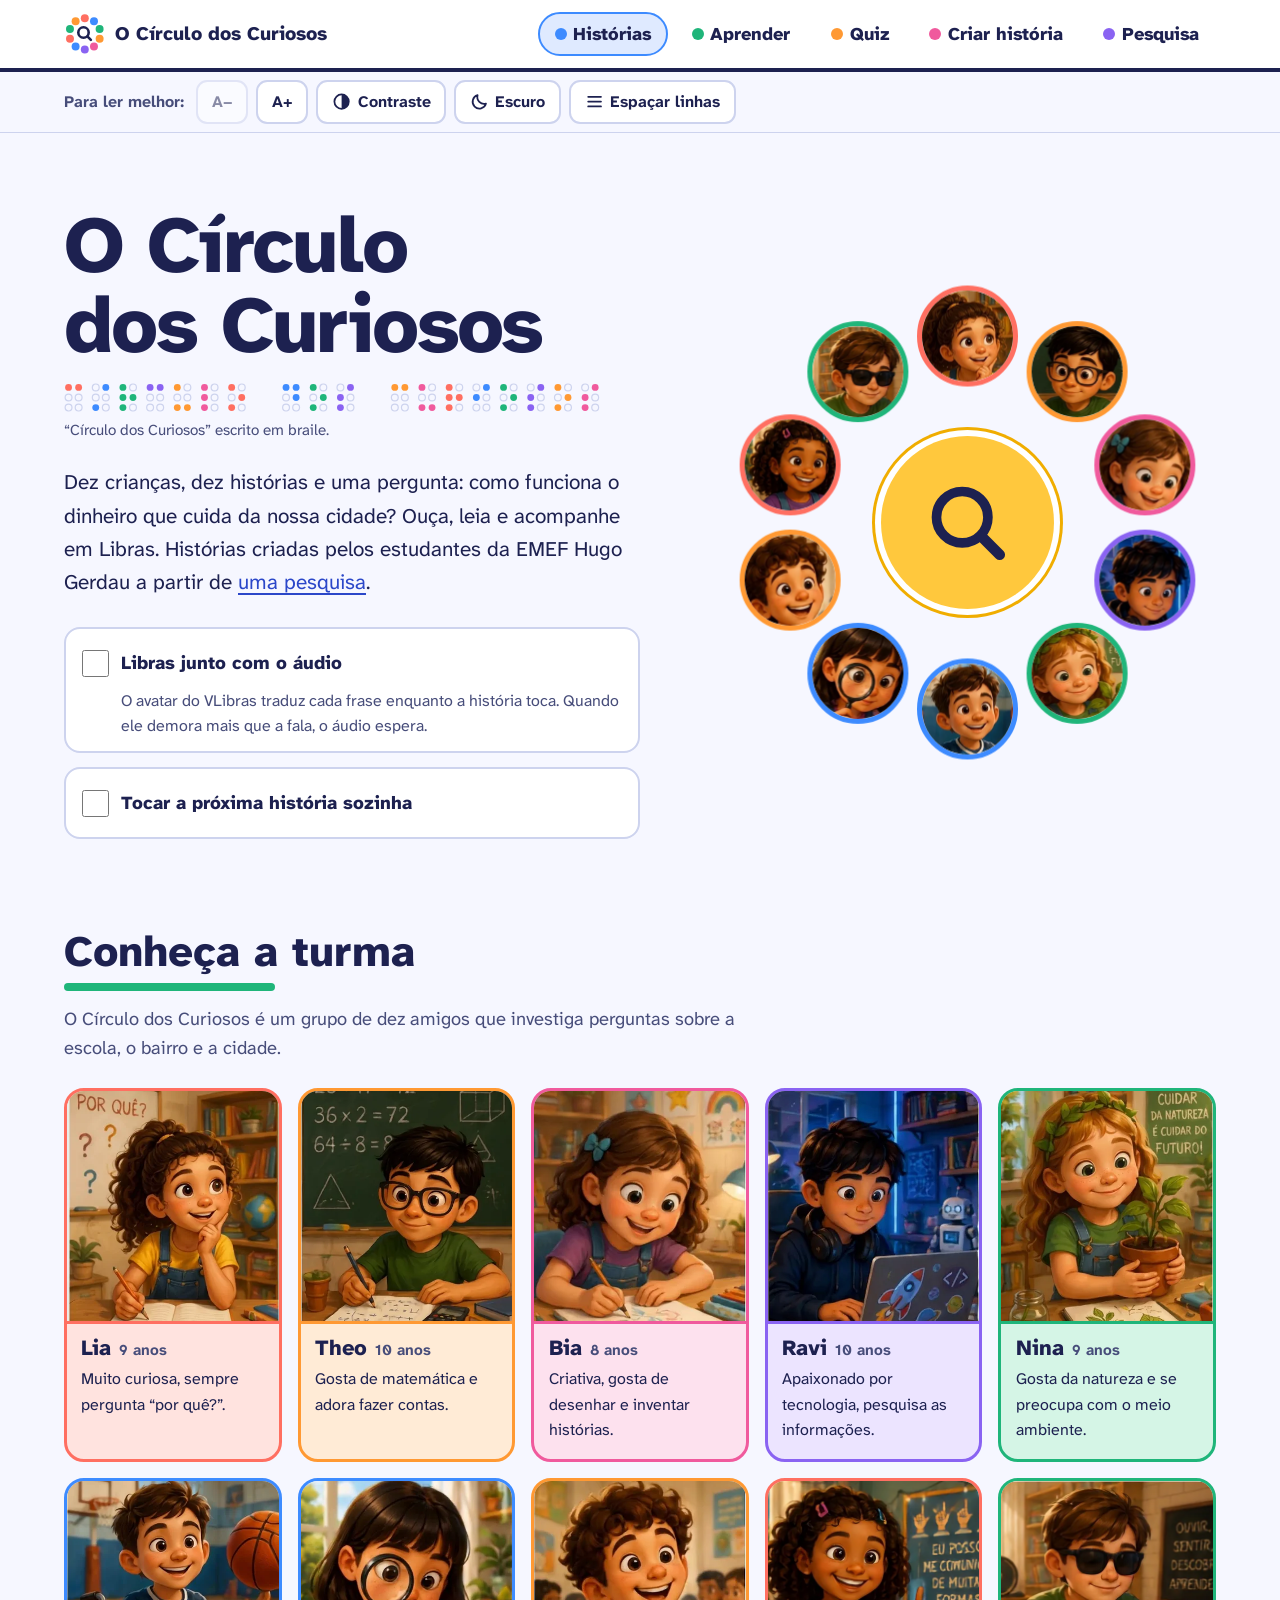
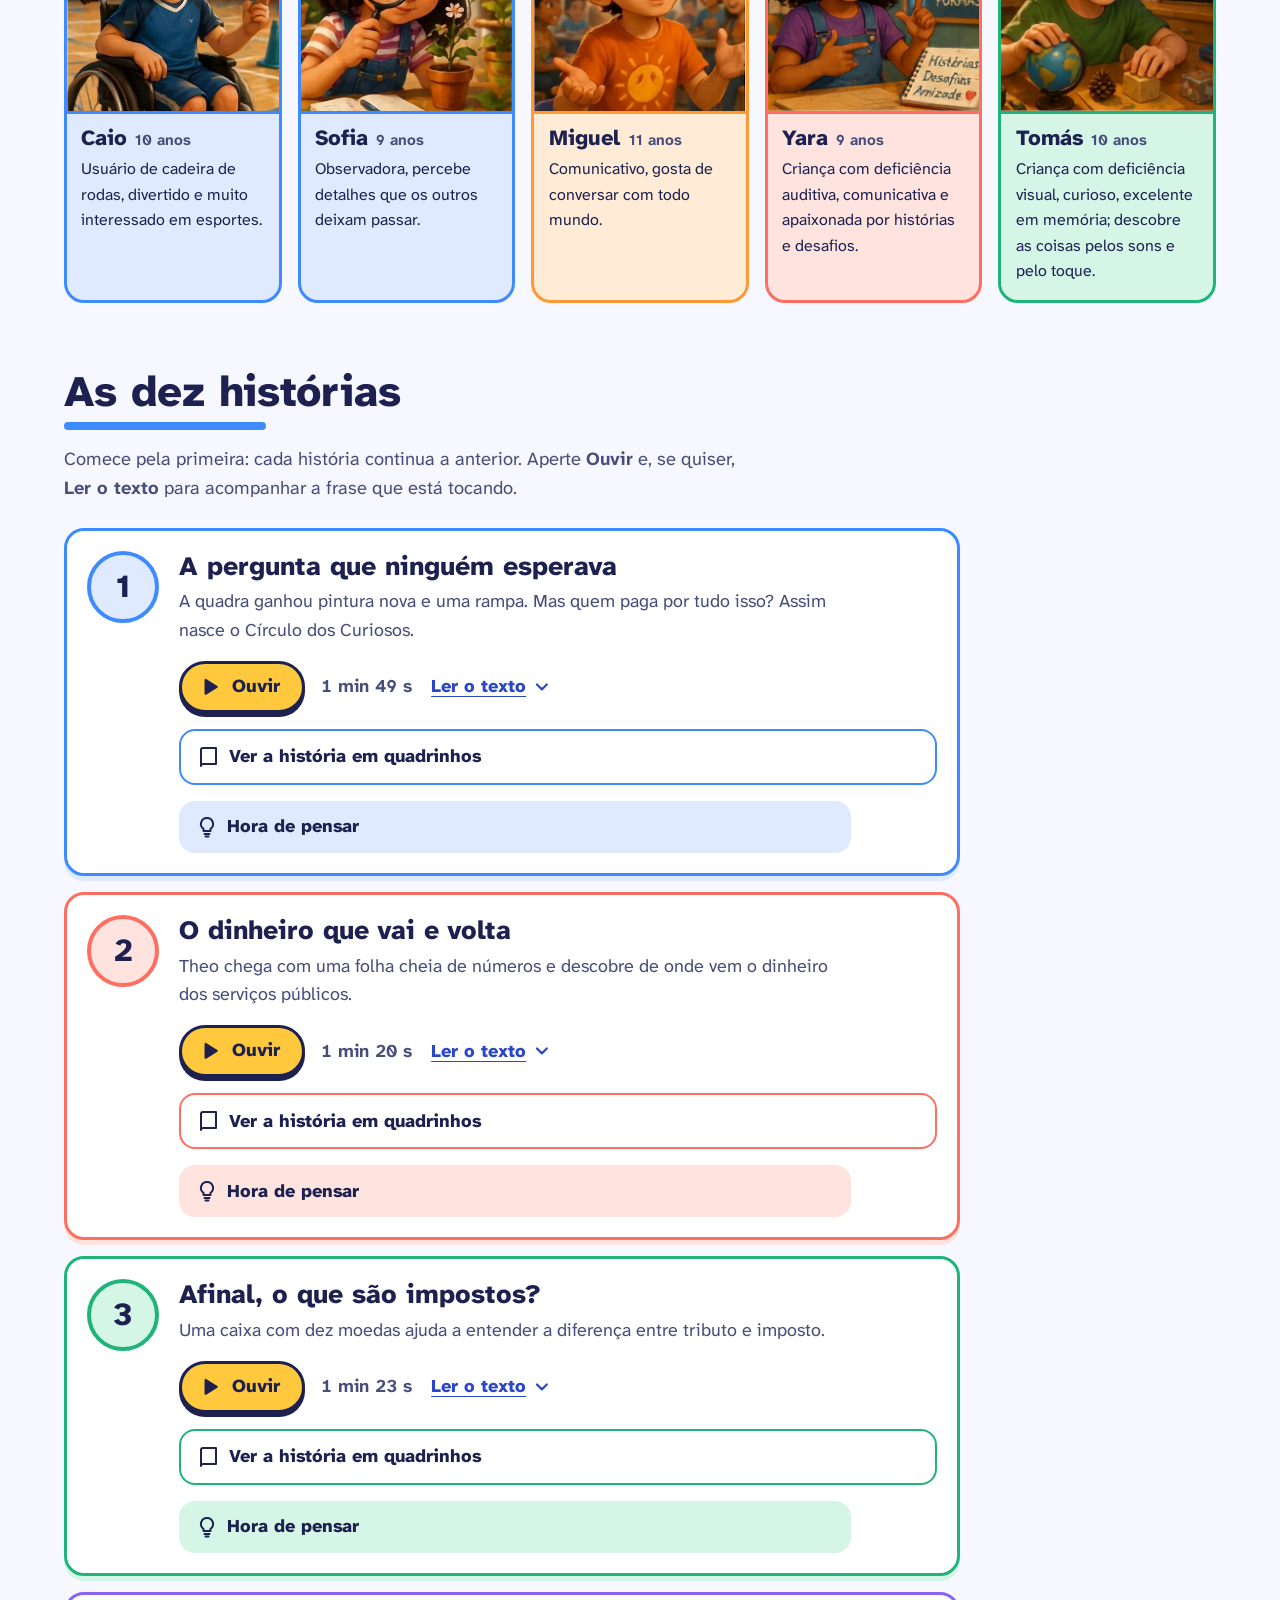
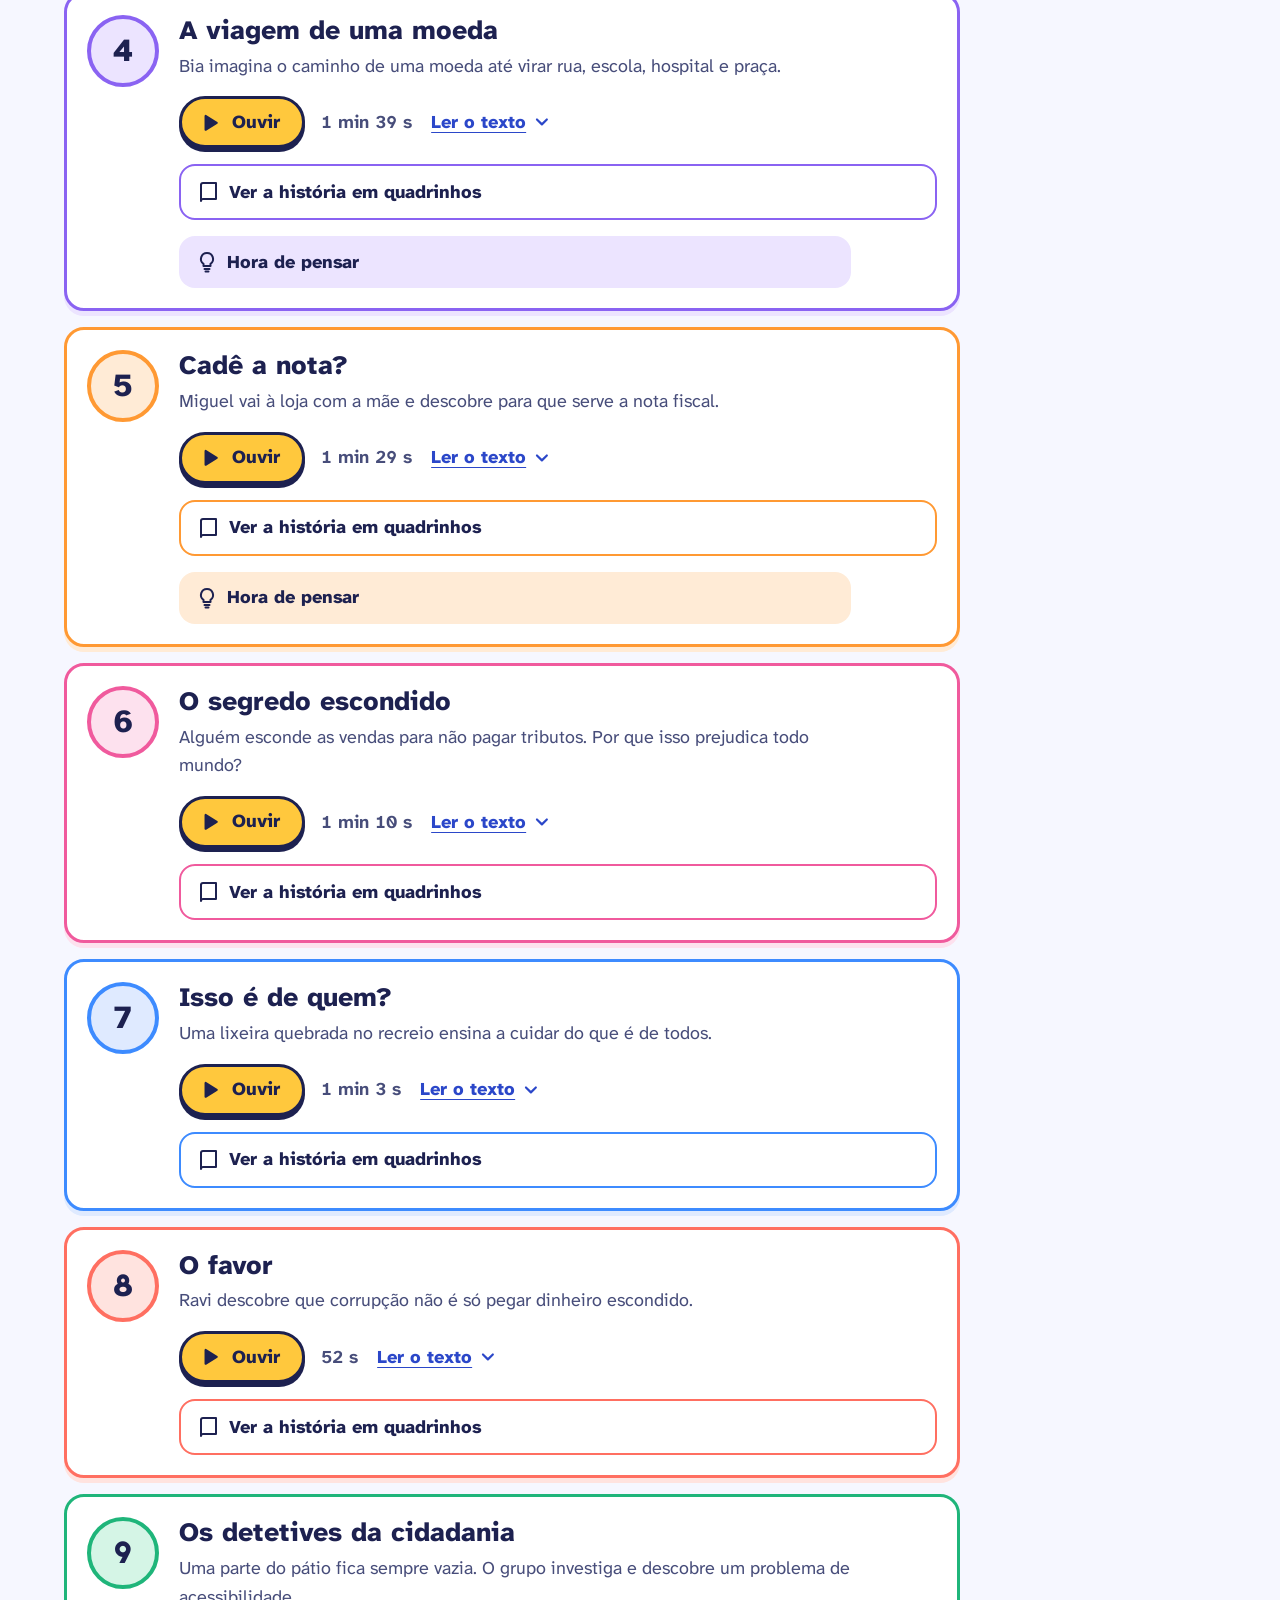
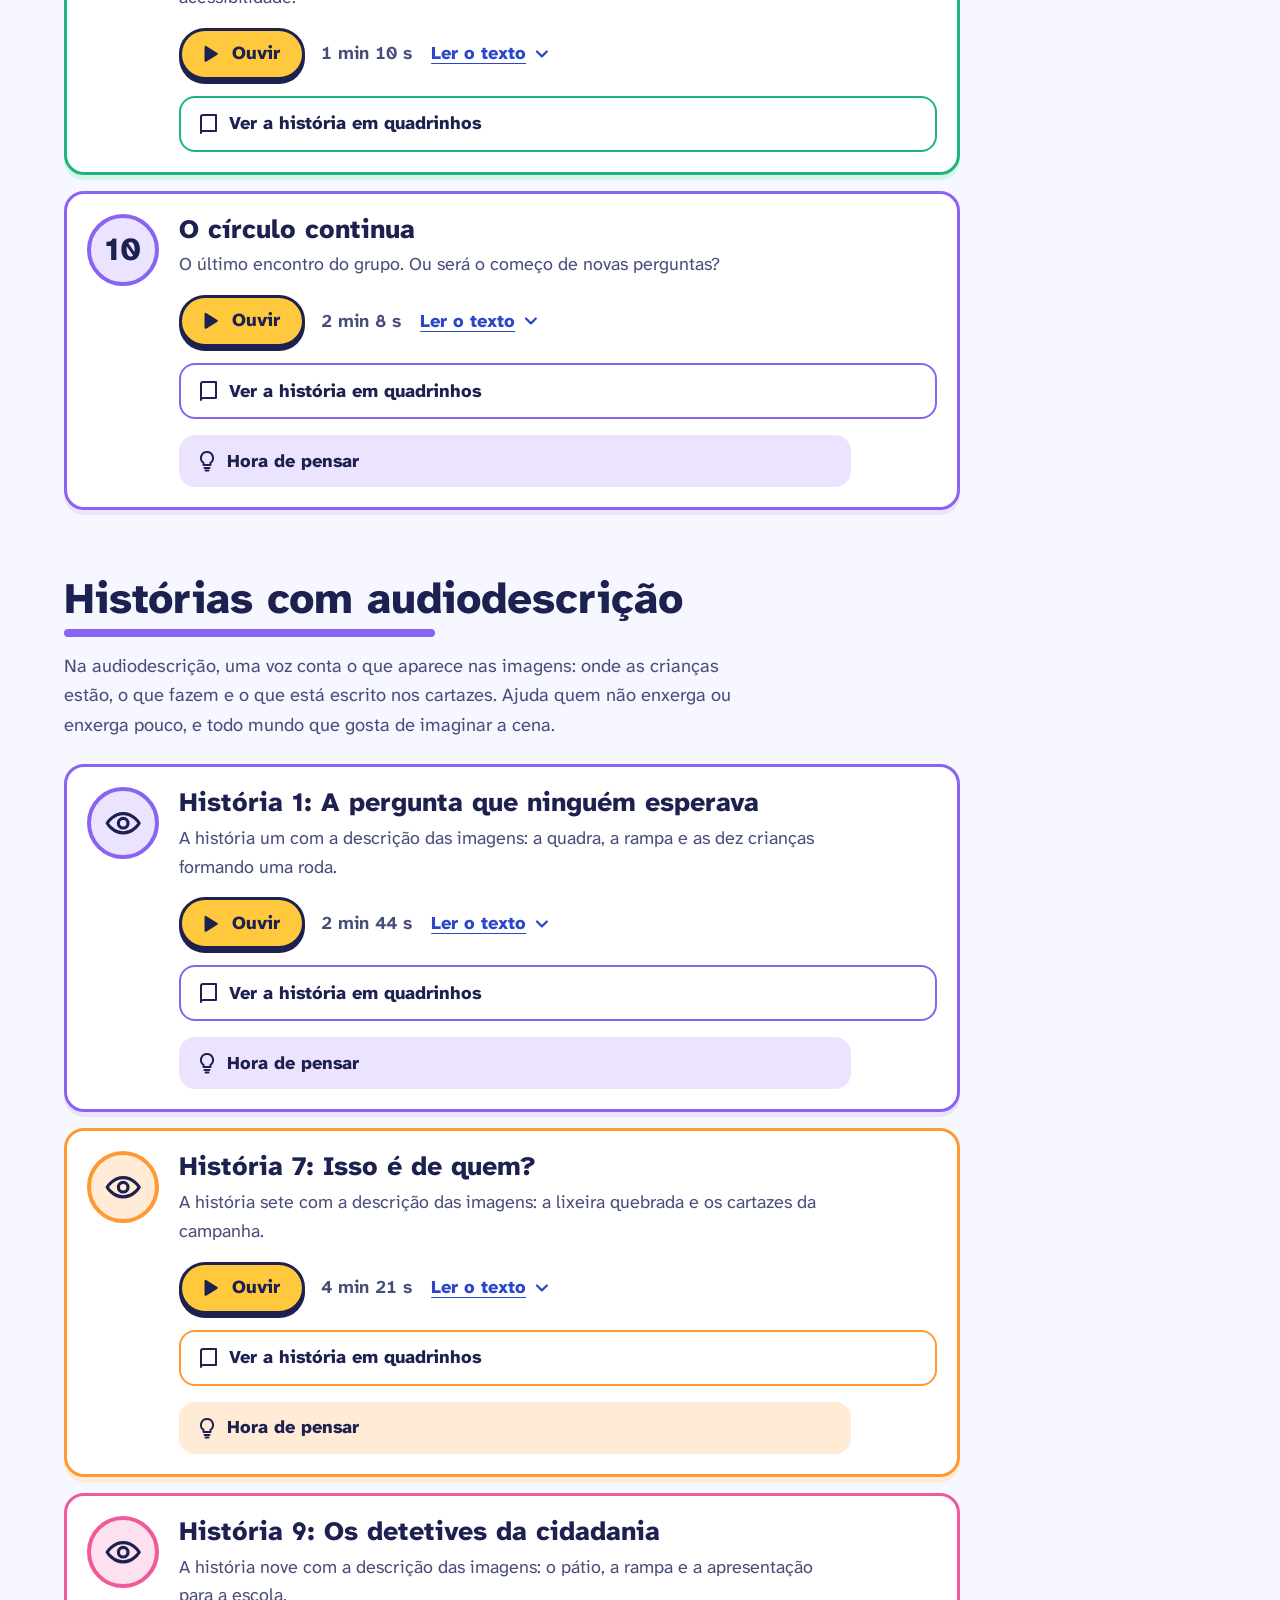
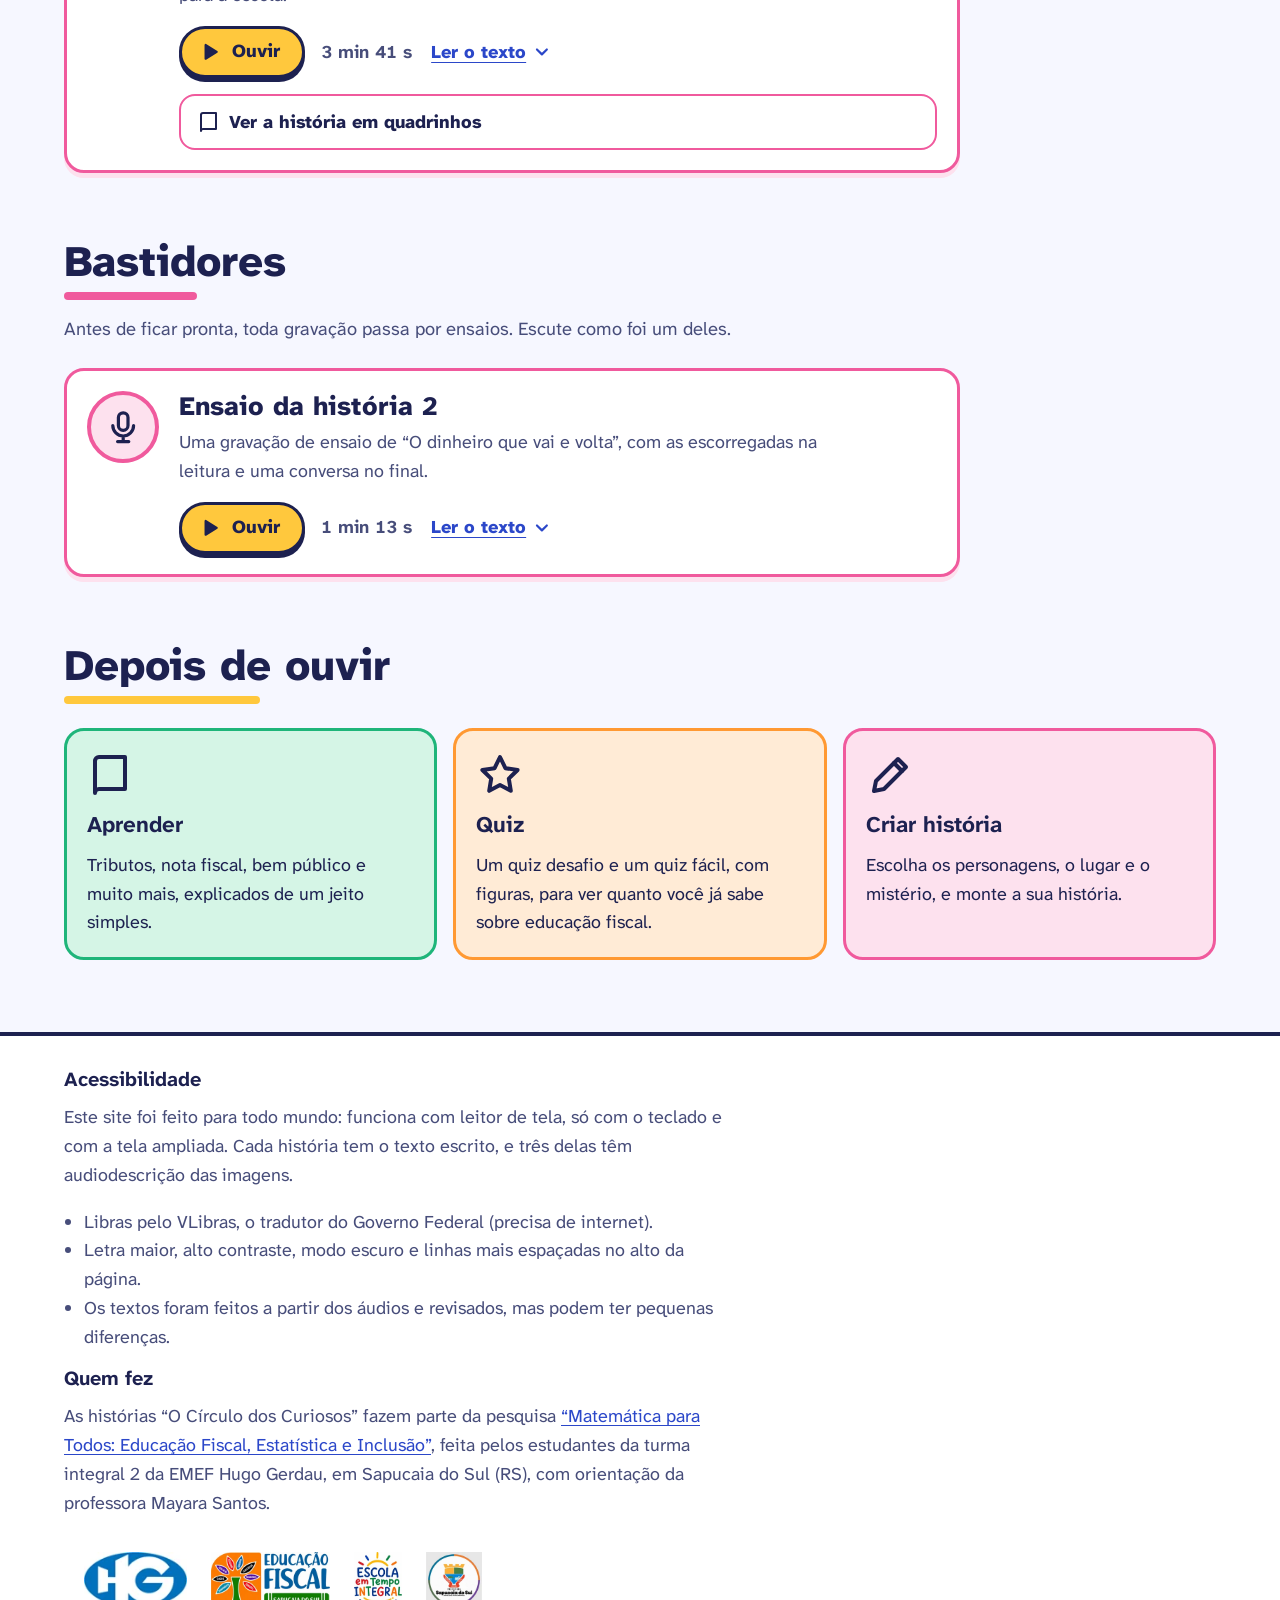
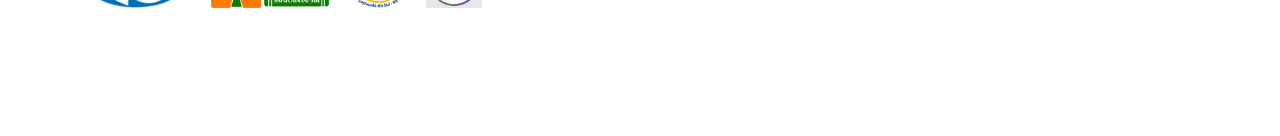
==== index.html @ 61260d23 "Site O Círculo dos Curiosos Histórias de educação fiscal da EMEF Hugo Gerdau com áudio, texto sincro" ====
<!doctype html>
<html lang="pt-BR">
<head>
<meta charset="utf-8">
<meta name="viewport" content="width=device-width, initial-scale=1">
<title>O Círculo dos Curiosos: histórias de educação fiscal</title>
<meta name="description" content="Dez histórias de educação fiscal para ouvir, ler e acompanhar em Libras, com audiodescrição.">
<link rel="preconnect" href="https://fonts.googleapis.com">
<link rel="preconnect" href="https://fonts.gstatic.com" crossorigin>
<link rel="stylesheet" href="https://fonts.googleapis.com/css2?family=Atkinson+Hyperlegible+Next:ital,wght@0,400;0,700;0,800;1,400&display=swap">
<link rel="stylesheet" href="css/estilo.css">
<script>
  /* Aplica as preferências antes de desenhar a página */
  (function () {
    var r = document.documentElement;
    r.classList.add("js");
    function ler(k) { try { return localStorage.getItem("historias:" + k); } catch (e) { return null; } }
    var t = ler("tamanho"); if (t && t !== "0") r.setAttribute("data-tamanho", t);
    var e = ler("escuro");
    if (e === "1" || (e === null && window.matchMedia && matchMedia("(prefers-color-scheme: dark)").matches)) r.setAttribute("data-tema", "escuro");
    if (ler("contraste") === "1") r.setAttribute("data-contraste", "alto");
    if (ler("espaco") === "1") r.setAttribute("data-espaco", "amplo");
    if (ler("libras") === "1") r.setAttribute("data-libras", "sim");
  })();
</script>
</head>
<body>
<a class="pular" href="#conteudo">Pular para o conteúdo</a>

<header class="topo">
  <div class="envoltorio">
    <a class="marca" href="index.html"><svg viewBox="0 0 48 48" aria-hidden="true" focusable="false"><circle cx="24.0" cy="6.0" r="4.6" style="fill:var(--coral)"/><circle cx="34.6" cy="9.4" r="4.6" style="fill:var(--azul)"/><circle cx="41.1" cy="18.4" r="4.6" style="fill:var(--verde)"/><circle cx="41.1" cy="29.6" r="4.6" style="fill:var(--laranja)"/><circle cx="34.6" cy="38.6" r="4.6" style="fill:var(--rosa)"/><circle cx="24.0" cy="42.0" r="4.6" style="fill:var(--roxo)"/><circle cx="13.4" cy="38.6" r="4.6" style="fill:var(--azul)"/><circle cx="6.9" cy="29.6" r="4.6" style="fill:var(--coral)"/><circle cx="6.9" cy="18.4" r="4.6" style="fill:var(--verde)"/><circle cx="13.4" cy="9.4" r="4.6" style="fill:var(--laranja)"/><circle cx="22.5" cy="22.5" r="6" fill="none" stroke="currentColor" stroke-width="3"/><path d="M27 27 31 31" stroke="currentColor" stroke-width="3" stroke-linecap="round"/></svg>O Círculo dos Curiosos</a>
    <nav class="menu" aria-label="Páginas do site"><ul><li class="cor-azul"><a href="index.html" aria-current="page"><span class="bolinha" aria-hidden="true"></span>Histórias</a></li><li class="cor-verde"><a href="aprender.html"><span class="bolinha" aria-hidden="true"></span>Aprender</a></li><li class="cor-laranja"><a href="quiz.html"><span class="bolinha" aria-hidden="true"></span>Quiz</a></li><li class="cor-rosa"><a href="criar.html"><span class="bolinha" aria-hidden="true"></span>Criar história</a></li><li class="cor-roxo"><a href="pesquisa.html"><span class="bolinha" aria-hidden="true"></span>Pesquisa</a></li></ul></nav>
  </div>
</header>
<div class="barra-opcoes sem-js-oculto">
  <div class="envoltorio">
    <fieldset class="opcoes">
      <legend>Para ler melhor:</legend>
      <button type="button" class="botao-opcao" id="texto-menor" aria-label="Diminuir o texto">A−</button>
      <button type="button" class="botao-opcao" id="texto-maior" aria-label="Aumentar o texto">A+</button>
      <button type="button" class="botao-opcao" id="alto-contraste" aria-pressed="false">
        <svg viewBox="0 0 24 24" aria-hidden="true" focusable="false"><circle cx="12" cy="12" r="9" fill="none" stroke="currentColor" stroke-width="2.2"/><path d="M12 3a9 9 0 0 1 0 18z" fill="currentColor"/></svg>
        Contraste
      </button>
      <button type="button" class="botao-opcao" id="modo-escuro" aria-pressed="false">
        <svg viewBox="0 0 24 24" aria-hidden="true" focusable="false"><path d="M20 14.5A8.5 8.5 0 0 1 9.5 4a8.5 8.5 0 1 0 10.5 10.5z" fill="none" stroke="currentColor" stroke-width="2.2" stroke-linejoin="round"/></svg>
        Escuro
      </button>
      <button type="button" class="botao-opcao" id="espacamento" aria-pressed="false">
        <svg viewBox="0 0 24 24" aria-hidden="true" focusable="false"><path d="M4 6h16M4 12h16M4 18h16" fill="none" stroke="currentColor" stroke-width="2.2" stroke-linecap="round"/></svg>
        Espaçar linhas
      </button>
    </fieldset>
  </div>
</div>

<main id="conteudo" tabindex="-1">
  <div class="envoltorio">

    <section class="abertura" aria-labelledby="titulo-site">
      <div>
        <h1 id="titulo-site"><span class="linha">O Círculo</span> <span class="linha">dos Curiosos</span></h1>
        <svg class="braille" viewBox="0 0 540 28.8" aria-hidden="true" focusable="false"><circle class="c0" cx="4.4" cy="4.4" r="3.4"/><circle class="vazio" cx="4.4" cy="14.4" r="3.4"/><circle class="vazio" cx="4.4" cy="24.4" r="3.4"/><circle class="c0" cx="14.4" cy="4.4" r="3.4"/><circle class="vazio" cx="14.4" cy="14.4" r="3.4"/><circle class="vazio" cx="14.4" cy="24.4" r="3.4"/><circle class="vazio" cx="31.4" cy="4.4" r="3.4"/><circle class="vazio" cx="31.4" cy="14.4" r="3.4"/><circle class="c1" cx="31.4" cy="24.4" r="3.4"/><circle class="c1" cx="41.4" cy="4.4" r="3.4"/><circle class="vazio" cx="41.4" cy="14.4" r="3.4"/><circle class="vazio" cx="41.4" cy="24.4" r="3.4"/><circle class="c2" cx="58.4" cy="4.4" r="3.4"/><circle class="c2" cx="58.4" cy="14.4" r="3.4"/><circle class="c2" cx="58.4" cy="24.4" r="3.4"/><circle class="vazio" cx="68.4" cy="4.4" r="3.4"/><circle class="c2" cx="68.4" cy="14.4" r="3.4"/><circle class="vazio" cx="68.4" cy="24.4" r="3.4"/><circle class="c3" cx="85.4" cy="4.4" r="3.4"/><circle class="vazio" cx="85.4" cy="14.4" r="3.4"/><circle class="vazio" cx="85.4" cy="24.4" r="3.4"/><circle class="c3" cx="95.4" cy="4.4" r="3.4"/><circle class="vazio" cx="95.4" cy="14.4" r="3.4"/><circle class="vazio" cx="95.4" cy="24.4" r="3.4"/><circle class="c4" cx="112.4" cy="4.4" r="3.4"/><circle class="vazio" cx="112.4" cy="14.4" r="3.4"/><circle class="c4" cx="112.4" cy="24.4" r="3.4"/><circle class="vazio" cx="122.4" cy="4.4" r="3.4"/><circle class="vazio" cx="122.4" cy="14.4" r="3.4"/><circle class="c4" cx="122.4" cy="24.4" r="3.4"/><circle class="c5" cx="139.4" cy="4.4" r="3.4"/><circle class="c5" cx="139.4" cy="14.4" r="3.4"/><circle class="c5" cx="139.4" cy="24.4" r="3.4"/><circle class="vazio" cx="149.4" cy="4.4" r="3.4"/><circle class="vazio" cx="149.4" cy="14.4" r="3.4"/><circle class="vazio" cx="149.4" cy="24.4" r="3.4"/><circle class="c0" cx="166.4" cy="4.4" r="3.4"/><circle class="vazio" cx="166.4" cy="14.4" r="3.4"/><circle class="c0" cx="166.4" cy="24.4" r="3.4"/><circle class="vazio" cx="176.4" cy="4.4" r="3.4"/><circle class="c0" cx="176.4" cy="14.4" r="3.4"/><circle class="vazio" cx="176.4" cy="24.4" r="3.4"/><circle class="c1" cx="220.4" cy="4.4" r="3.4"/><circle class="vazio" cx="220.4" cy="14.4" r="3.4"/><circle class="vazio" cx="220.4" cy="24.4" r="3.4"/><circle class="c1" cx="230.4" cy="4.4" r="3.4"/><circle class="c1" cx="230.4" cy="14.4" r="3.4"/><circle class="vazio" cx="230.4" cy="24.4" r="3.4"/><circle class="c2" cx="247.4" cy="4.4" r="3.4"/><circle class="vazio" cx="247.4" cy="14.4" r="3.4"/><circle class="c2" cx="247.4" cy="24.4" r="3.4"/><circle class="vazio" cx="257.4" cy="4.4" r="3.4"/><circle class="c2" cx="257.4" cy="14.4" r="3.4"/><circle class="vazio" cx="257.4" cy="24.4" r="3.4"/><circle class="vazio" cx="274.4" cy="4.4" r="3.4"/><circle class="c3" cx="274.4" cy="14.4" r="3.4"/><circle class="c3" cx="274.4" cy="24.4" r="3.4"/><circle class="c3" cx="284.4" cy="4.4" r="3.4"/><circle class="vazio" cx="284.4" cy="14.4" r="3.4"/><circle class="vazio" cx="284.4" cy="24.4" r="3.4"/><circle class="c4" cx="328.4" cy="4.4" r="3.4"/><circle class="vazio" cx="328.4" cy="14.4" r="3.4"/><circle class="vazio" cx="328.4" cy="24.4" r="3.4"/><circle class="c4" cx="338.4" cy="4.4" r="3.4"/><circle class="vazio" cx="338.4" cy="14.4" r="3.4"/><circle class="vazio" cx="338.4" cy="24.4" r="3.4"/><circle class="c5" cx="355.4" cy="4.4" r="3.4"/><circle class="vazio" cx="355.4" cy="14.4" r="3.4"/><circle class="c5" cx="355.4" cy="24.4" r="3.4"/><circle class="vazio" cx="365.4" cy="4.4" r="3.4"/><circle class="vazio" cx="365.4" cy="14.4" r="3.4"/><circle class="c5" cx="365.4" cy="24.4" r="3.4"/><circle class="c0" cx="382.4" cy="4.4" r="3.4"/><circle class="c0" cx="382.4" cy="14.4" r="3.4"/><circle class="c0" cx="382.4" cy="24.4" r="3.4"/><circle class="vazio" cx="392.4" cy="4.4" r="3.4"/><circle class="c0" cx="392.4" cy="14.4" r="3.4"/><circle class="vazio" cx="392.4" cy="24.4" r="3.4"/><circle class="vazio" cx="409.4" cy="4.4" r="3.4"/><circle class="c1" cx="409.4" cy="14.4" r="3.4"/><circle class="vazio" cx="409.4" cy="24.4" r="3.4"/><circle class="c1" cx="419.4" cy="4.4" r="3.4"/><circle class="vazio" cx="419.4" cy="14.4" r="3.4"/><circle class="vazio" cx="419.4" cy="24.4" r="3.4"/><circle class="c2" cx="436.4" cy="4.4" r="3.4"/><circle class="vazio" cx="436.4" cy="14.4" r="3.4"/><circle class="c2" cx="436.4" cy="24.4" r="3.4"/><circle class="vazio" cx="446.4" cy="4.4" r="3.4"/><circle class="c2" cx="446.4" cy="14.4" r="3.4"/><circle class="vazio" cx="446.4" cy="24.4" r="3.4"/><circle class="vazio" cx="463.4" cy="4.4" r="3.4"/><circle class="c3" cx="463.4" cy="14.4" r="3.4"/><circle class="c3" cx="463.4" cy="24.4" r="3.4"/><circle class="c3" cx="473.4" cy="4.4" r="3.4"/><circle class="vazio" cx="473.4" cy="14.4" r="3.4"/><circle class="vazio" cx="473.4" cy="24.4" r="3.4"/><circle class="c4" cx="490.4" cy="4.4" r="3.4"/><circle class="vazio" cx="490.4" cy="14.4" r="3.4"/><circle class="c4" cx="490.4" cy="24.4" r="3.4"/><circle class="vazio" cx="500.4" cy="4.4" r="3.4"/><circle class="c4" cx="500.4" cy="14.4" r="3.4"/><circle class="vazio" cx="500.4" cy="24.4" r="3.4"/><circle class="vazio" cx="517.4" cy="4.4" r="3.4"/><circle class="c5" cx="517.4" cy="14.4" r="3.4"/><circle class="c5" cx="517.4" cy="24.4" r="3.4"/><circle class="c5" cx="527.4" cy="4.4" r="3.4"/><circle class="vazio" cx="527.4" cy="14.4" r="3.4"/><circle class="vazio" cx="527.4" cy="24.4" r="3.4"/></svg>
        <p class="braille-legenda">“Círculo dos Curiosos” escrito em braile.</p>
        <p class="lead">Dez crianças, dez histórias e uma pergunta: como funciona o dinheiro que cuida da nossa cidade? Ouça, leia e acompanhe em Libras. Histórias criadas pelos estudantes da EMEF Hugo Gerdau a partir de <a href="pesquisa.html">uma pesquisa</a>.</p>
        
      <div class="escolhas sem-js-oculto">
        <div class="escolha">
          <input type="checkbox" id="libras-junto" aria-describedby="libras-explica">
          <label for="libras-junto">Libras junto com o áudio</label>
          <p id="libras-explica" class="explica">O avatar do VLibras traduz cada frase enquanto a história toca. Quando ele demora mais que a fala, o áudio espera.</p>
          <p id="libras-aviso" class="explica alerta" hidden></p>
        </div>
        <div class="escolha">
          <input type="checkbox" id="seguir-ouvindo">
          <label for="seguir-ouvindo">Tocar a próxima história sozinha</label>
        </div>
      </div>
      </div>
      <div class="roda"><div class="roda-fotos" role="img" aria-label="As dez crianças do Círculo dos Curiosos em roda: Lia, Theo, Bia, Ravi, Nina, Caio, Sofia, Miguel, Yara e Tomás."><div class="roda-centro"><svg class="roda-lupa" viewBox="0 0 100 100" aria-hidden="true" focusable="false"><circle cx="45" cy="45" r="24" fill="none" stroke="currentColor" stroke-width="9"/><path d="M63 63 L80 80" stroke="currentColor" stroke-width="10" stroke-linecap="round"/></svg></div><img class="roda-rosto cor-coral" src="imagens/personagens/lia-rosto.webp" alt="" width="260" height="260" style="--a:0deg; --i:0"><img class="roda-rosto cor-laranja" src="imagens/personagens/theo-rosto.webp" alt="" width="260" height="260" style="--a:36deg; --i:1"><img class="roda-rosto cor-rosa" src="imagens/personagens/bia-rosto.webp" alt="" width="260" height="260" style="--a:72deg; --i:2"><img class="roda-rosto cor-roxo" src="imagens/personagens/ravi-rosto.webp" alt="" width="260" height="260" style="--a:108deg; --i:3"><img class="roda-rosto cor-verde" src="imagens/personagens/nina-rosto.webp" alt="" width="260" height="260" style="--a:144deg; --i:4"><img class="roda-rosto cor-azul" src="imagens/personagens/caio-rosto.webp" alt="" width="260" height="260" style="--a:180deg; --i:5"><img class="roda-rosto cor-azul" src="imagens/personagens/sofia-rosto.webp" alt="" width="260" height="260" style="--a:216deg; --i:6"><img class="roda-rosto cor-laranja" src="imagens/personagens/miguel-rosto.webp" alt="" width="260" height="260" style="--a:252deg; --i:7"><img class="roda-rosto cor-coral" src="imagens/personagens/yara-rosto.webp" alt="" width="260" height="260" style="--a:288deg; --i:8"><img class="roda-rosto cor-verde" src="imagens/personagens/tomas-rosto.webp" alt="" width="260" height="260" style="--a:324deg; --i:9"></div></div>
    </section>

    <section class="secao cor-verde" id="personagens" aria-labelledby="h-personagens">
      <h2 class="titulo-secao" id="h-personagens">Conheça a turma</h2>
      <p class="descricao">O Círculo dos Curiosos é um grupo de dez amigos que investiga perguntas sobre a escola, o bairro e a cidade.</p>
      <ul class="personagens"><li><div class="personagem cor-coral"><img class="foto-personagem" src="imagens/personagens/lia.webp" alt="Lia, menina de cabelo castanho cacheado, camiseta amarela e jardineira, com a mão no queixo, escrevendo num caderno. Atrás, um quadro com a pergunta “Por quê?”." width="375" height="483" loading="lazy"><div class="personagem-texto"><h3>Lia<span class="idade">9 anos</span></h3><p>Muito curiosa, sempre pergunta “por quê?”.</p></div></div></li><li><div class="personagem cor-laranja"><img class="foto-personagem" src="imagens/personagens/theo.webp" alt="Theo, menino de cabelo preto e óculos, camiseta verde, fazendo contas num caderno ao lado de uma calculadora. Atrás, um quadro-negro com contas e formas geométricas." width="399" height="479" loading="lazy"><div class="personagem-texto"><h3>Theo<span class="idade">10 anos</span></h3><p>Gosta de matemática e adora fazer contas.</p></div></div></li><li><div class="personagem cor-rosa"><img class="foto-personagem" src="imagens/personagens/bia.webp" alt="Bia, menina de cabelo castanho ondulado com uma presilha azul, blusa roxa, desenhando com lápis de cor." width="368" height="537" loading="lazy"><div class="personagem-texto"><h3>Bia<span class="idade">8 anos</span></h3><p>Criativa, gosta de desenhar e inventar histórias.</p></div></div></li><li><div class="personagem cor-roxo"><img class="foto-personagem" src="imagens/personagens/ravi.webp" alt="Ravi, menino de cabelo preto, moletom azul-escuro e fones no pescoço, usando um notebook com adesivo de foguete. Na estante, um robozinho." width="404" height="535" loading="lazy"><div class="personagem-texto"><h3>Ravi<span class="idade">10 anos</span></h3><p>Apaixonado por tecnologia, pesquisa as informações.</p></div></div></li><li><div class="personagem cor-verde"><img class="foto-personagem" src="imagens/personagens/nina.webp" alt="Nina, menina ruiva com uma coroa de folhas, segurando um vaso com uma planta. Atrás, um cartaz: “Cuidar da natureza é cuidar do futuro!”." width="376" height="504" loading="lazy"><div class="personagem-texto"><h3>Nina<span class="idade">9 anos</span></h3><p>Gosta da natureza e se preocupa com o meio ambiente.</p></div></div></li><li><div class="personagem cor-azul"><img class="foto-personagem" src="imagens/personagens/caio.webp" alt="Caio, menino de cabelo castanho e camiseta azul, sentado na cadeira de rodas numa quadra, girando uma bola de basquete no dedo." width="395" height="509" loading="lazy"><div class="personagem-texto"><h3>Caio<span class="idade">10 anos</span></h3><p>Usuário de cadeira de rodas, divertido e muito interessado em esportes.</p></div></div></li><li><div class="personagem cor-azul"><img class="foto-personagem" src="imagens/personagens/sofia.webp" alt="Sofia, menina de cabelo preto com franja, olhando uma flor com uma lupa, ao lado de um caderno aberto." width="368" height="465" loading="lazy"><div class="personagem-texto"><h3>Sofia<span class="idade">9 anos</span></h3><p>Observadora, percebe detalhes que os outros deixam passar.</p></div></div></li><li><div class="personagem cor-laranja"><img class="foto-personagem" src="imagens/personagens/miguel.webp" alt="Miguel, menino de cabelo cacheado e camiseta laranja com um sol, sorrindo e gesticulando enquanto conversa na sala de aula." width="359" height="465" loading="lazy"><div class="personagem-texto"><h3>Miguel<span class="idade">11 anos</span></h3><p>Comunicativo, gosta de conversar com todo mundo.</p></div></div></li><li><div class="personagem cor-coral"><img class="foto-personagem" src="imagens/personagens/yara.webp" alt="Yara, menina de pele negra e cabelo cacheado, blusa roxa, sorrindo e fazendo um sinal com as mãos. Atrás, um cartaz com mãos em Libras e a frase “Eu posso me comunicar de muitas formas!”." width="520" height="472" loading="lazy"><div class="personagem-texto"><h3>Yara<span class="idade">9 anos</span></h3><p>Criança com deficiência auditiva, comunicativa e apaixonada por histórias e desafios.</p></div></div></li><li><div class="personagem cor-verde"><img class="foto-personagem" src="imagens/personagens/tomas.webp" alt="Tomás, menino de cabelo castanho, óculos escuros e camiseta verde, tocando um globo terrestre e pequenos objetos na mesa. Atrás, um quadro: “Ouvir, sentir, descobrir, aprender!”." width="520" height="464" loading="lazy"><div class="personagem-texto"><h3>Tomás<span class="idade">10 anos</span></h3><p>Criança com deficiência visual, curioso, excelente em memória; descobre as coisas pelos sons e pelo toque.</p></div></div></li></ul>
    </section>

    <section class="secao cor-azul" id="historias" aria-labelledby="h-historias">
      <h2 class="titulo-secao" id="h-historias">As dez histórias</h2>
      <p class="descricao">Comece pela primeira: cada história continua a anterior. Aperte <strong>Ouvir</strong> e, se quiser, <strong>Ler o texto</strong> para acompanhar a frase que está tocando.</p>
      <ol class="lista">
<li>
<article class="historia cor-azul" id="historia-1" aria-labelledby="titulo-historia-1" data-titulo="História 1: A pergunta que ninguém esperava" data-duracao="109.25">
  <div class="numero" aria-hidden="true">1</div>
  <div class="corpo">
    <h3 id="titulo-historia-1">A pergunta que ninguém esperava</h3>
    <p class="resumo">A quadra ganhou pintura nova e uma rampa. Mas quem paga por tudo isso? Assim nasce o Círculo dos Curiosos.</p>
    <audio class="audio-nativo" controls preload="metadata" aria-label="Áudio: História 1: A pergunta que ninguém esperava">
      <source src="audios/historia-1.m4a" type="audio/mp4">
      Seu navegador não toca áudio. <a href="audios/historia-1.m4a">Baixe o arquivo de História 1: A pergunta que ninguém esperava</a>.
    </audio>
    <div class="acoes sem-js-oculto">
      <button type="button" class="botao-tocar" data-estado="parado" aria-label="Ouvir: História 1: A pergunta que ninguém esperava"><svg class="icone-tocar" viewBox="0 0 24 24" aria-hidden="true" focusable="false"><path fill="currentColor" d="M8 5.5v13a1 1 0 0 0 1.5.86l10.5-6.5a1 1 0 0 0 0-1.72L9.5 4.64A1 1 0 0 0 8 5.5z"/></svg><svg class="icone-pausar" viewBox="0 0 24 24" aria-hidden="true" focusable="false"><rect fill="currentColor" x="6" y="5" width="4.2" height="14" rx="1"/><rect fill="currentColor" x="13.8" y="5" width="4.2" height="14" rx="1"/></svg><span class="rotulo">Ouvir</span></button>
      <span class="duracao"><span aria-hidden="true">1 min 49 s</span><span class="so-leitor">Duração: 1 minuto e 49 segundos</span></span>
      <button type="button" class="botao-texto" aria-expanded="false" aria-controls="texto-historia-1"><span class="rotulo">Ler o texto</span><span class="so-leitor"> de História 1: A pergunta que ninguém esperava</span><svg viewBox="0 0 24 24" aria-hidden="true" focusable="false"><path fill="none" stroke="currentColor" stroke-width="2.6" stroke-linecap="round" stroke-linejoin="round" d="M6 9l6 6 6-6"/></svg></button>
    </div>
    <div class="player" hidden>
      <div class="barra">
        <input type="range" class="posicao" min="0" max="109" step="1" value="0" aria-label="Posição em História 1: A pergunta que ninguém esperava">
        <span class="tempo" aria-hidden="true">0:00 / 1:49</span>
      </div>
      <p class="situacao-libras" hidden></p>
      <div class="ajustes">
        <button type="button" class="botao-opcao voltar" aria-label="Voltar 10 segundos">− 10 s</button>
        <button type="button" class="botao-opcao avancar" aria-label="Avançar 10 segundos">+ 10 s</button>
        <label for="vel-historia-1">Velocidade</label>
        <select id="vel-historia-1" class="velocidade">
          <option value="0.75">Mais devagar (0,75×)</option>
          <option value="1">Normal (1×)</option>
          <option value="1.25">Mais rápido (1,25×)</option>
          <option value="1.5">Rápido (1,5×)</option>
        </select>
        <a class="botao-opcao" href="audios/historia-1.m4a" download>Baixar áudio<span class="so-leitor"> de História 1: A pergunta que ninguém esperava</span></a>
      </div>
    </div>
    <div class="texto" id="texto-historia-1" role="region" aria-label="Texto de História 1: A pergunta que ninguém esperava" tabindex="0" hidden><p><span class="trecho" data-inicio="1.1" data-fim="2.06">História um.</span> <span class="trecho" data-inicio="2.06" data-fim="4.49">A pergunta que ninguém esperava.</span> <span class="trecho" data-inicio="4.48" data-fim="6.18">Era a hora do recreio.</span> <span class="trecho" data-inicio="6.1" data-fim="14.19">Lia estava sentada com seus amigos perto da escola, quando percebeu que algumas crianças estavam discutindo sobre a reforma da quadra.</span> <span class="trecho" data-inicio="14.1" data-fim="15.14">Vocês viram?</span> <span class="trecho" data-inicio="15.15" data-fim="17.9">A quadra ganhou uma nova pintura.</span> <span class="trecho" data-inicio="17.91" data-fim="20.17">Colocaram uma rampa também.</span> <span class="trecho" data-inicio="20.1" data-fim="23.18">Tomás passou a mão pelo corrimão da rampa.</span> <span class="trecho" data-inicio="23.1" data-fim="24.24">E ficou bem firme.</span> <span class="trecho" data-inicio="24.2" data-fim="27.19">Dá pra perceber pelo jeito que ela foi construída.</span></p><p><span class="trecho" data-inicio="27.1" data-fim="29.16">Theo fez uma pergunta.</span> <span class="trecho" data-inicio="29.1" data-fim="31.18">Mas quem paga por tudo isso?</span> <span class="trecho" data-inicio="31.1" data-fim="33.17">Todos ficaram em silêncio.</span> <span class="trecho" data-inicio="33.1" data-fim="37.14">Minha mãe? As crianças riram.</span> <span class="trecho" data-inicio="37.1" data-fim="39.16">Talvez seja o prefeito.</span> <span class="trecho" data-inicio="39.1" data-fim="43.15">Mas de onde vem o dinheiro do prefeito?</span> <span class="trecho" data-inicio="43.1" data-fim="45.14">Ninguém respondeu.</span> <span class="trecho" data-inicio="45.1" data-fim="47.16">Ravi pegou seu tablet.</span> <span class="trecho" data-inicio="47.1" data-fim="49.19">Essa é uma pergunta para investigar.</span> <span class="trecho" data-inicio="49.1" data-fim="51.1">Sofia sorriu.</span> <span class="trecho" data-inicio="51.1" data-fim="53.19">Então temos nossa primeira missão.</span> <span class="trecho" data-inicio="53.1" data-fim="56.9">Yara fez um sinal para os amigos e apontou para o grupo.</span> <span class="trecho" data-inicio="56.82" data-fim="59.23">Vamos descobrir juntos?</span> <span class="trecho" data-inicio="59.18" data-fim="62.05">As dez crianças fizeram um círculo.</span></p><p><span class="trecho" data-inicio="61.98" data-fim="64.04">O Círculo dos Curiosos.</span> <span class="trecho" data-inicio="63.98" data-fim="72.62">A partir daquele dia, sempre que aparecesse uma pergunta difícil sobre a escola, o bairro ou a cidade, eles investigariam juntos.</span> <span class="trecho" data-inicio="72.54" data-fim="76.1">A primeira pergunta ficou escrita no caderno de Lia.</span> <span class="trecho" data-inicio="76.02" data-fim="81.01">Como funciona o dinheiro que ajuda a cuidar da nossa cidade?</span> <span class="trecho" data-inicio="80.94" data-fim="87.02">Tomás acrescentou: E talvez a resposta tenha alguma coisa a ver com cidadania.</span> <span class="trecho" data-inicio="86.94" data-fim="91.02">Cidadania? Isso também vamos descobrir.</span></p><p><span class="trecho" data-inicio="90.94" data-fim="96.01">E assim começou a primeira investigação do Círculo dos Curiosos.</span> <span class="trecho" data-inicio="95.94" data-fim="97.96">Hora de pensar.</span> <span class="trecho" data-inicio="97.94" data-fim="100.03">O que você entende por cidadania?</span> <span class="trecho" data-inicio="99.94" data-fim="104.01">Quem ajuda a cuidar dos espaços que todos usamos?</span> <span class="trecho" data-inicio="103.94" data-fim="108.02">Que coisas da nossa cidade você gostaria de entender melhor?</span></p><p class="aviso">Texto feito a partir do áudio.</p></div>
    
    <details class="quadrinho">
      <summary><svg class="icone-svg" viewBox="0 0 24 24" aria-hidden="true" focusable="false" fill="none" stroke="currentColor" stroke-width="2" stroke-linecap="round" stroke-linejoin="round"><path d="M4 5a2 2 0 0 1 2-2h13v16H6a2 2 0 0 0-2 2z"/><path d="M4 19V5"/></svg> Ver a história em quadrinhos</summary>
      <figure>
        <img src="imagens/quadrinhos/historia-1.webp" alt="História em quadrinhos “A pergunta que ninguém esperava”, com as crianças do Círculo dos Curiosos. O texto dos balões é o mesmo do botão Ler o texto." width="878" height="878" loading="lazy">
        <figcaption>Os balões têm o mesmo texto da história. Para ler com letra grande, aperte <strong>Ler o texto</strong> ou <a href="imagens/quadrinhos/historia-1.webp" target="_blank" rel="noopener">abra o quadrinho em tamanho grande<span class="so-leitor"> (abre em outra aba)</span></a>.</figcaption>
      </figure>
    </details>
    <details class="pensar"><summary><svg class="icone-svg" viewBox="0 0 24 24" aria-hidden="true" focusable="false" fill="none" stroke="currentColor" stroke-width="2" stroke-linecap="round" stroke-linejoin="round"><path d="M12 3a6 6 0 0 0-3.5 10.9V16h7v-2.1A6 6 0 0 0 12 3z"/><path d="M9.5 19h5M10.5 21.5h3"/></svg> Hora de pensar</summary><ul><li>O que você entende por cidadania?</li><li>Quem ajuda a cuidar dos espaços que todos usamos?</li><li>Que coisas da nossa cidade você gostaria de entender melhor?</li></ul></details>
  </div>
</article>
</li>
<li>
<article class="historia cor-coral" id="historia-2" aria-labelledby="titulo-historia-2" data-titulo="História 2: O dinheiro que vai e volta" data-duracao="80.04">
  <div class="numero" aria-hidden="true">2</div>
  <div class="corpo">
    <h3 id="titulo-historia-2">O dinheiro que vai e volta</h3>
    <p class="resumo">Theo chega com uma folha cheia de números e descobre de onde vem o dinheiro dos serviços públicos.</p>
    <audio class="audio-nativo" controls preload="metadata" aria-label="Áudio: História 2: O dinheiro que vai e volta">
      <source src="audios/historia-2.m4a" type="audio/mp4">
      Seu navegador não toca áudio. <a href="audios/historia-2.m4a">Baixe o arquivo de História 2: O dinheiro que vai e volta</a>.
    </audio>
    <div class="acoes sem-js-oculto">
      <button type="button" class="botao-tocar" data-estado="parado" aria-label="Ouvir: História 2: O dinheiro que vai e volta"><svg class="icone-tocar" viewBox="0 0 24 24" aria-hidden="true" focusable="false"><path fill="currentColor" d="M8 5.5v13a1 1 0 0 0 1.5.86l10.5-6.5a1 1 0 0 0 0-1.72L9.5 4.64A1 1 0 0 0 8 5.5z"/></svg><svg class="icone-pausar" viewBox="0 0 24 24" aria-hidden="true" focusable="false"><rect fill="currentColor" x="6" y="5" width="4.2" height="14" rx="1"/><rect fill="currentColor" x="13.8" y="5" width="4.2" height="14" rx="1"/></svg><span class="rotulo">Ouvir</span></button>
      <span class="duracao"><span aria-hidden="true">1 min 20 s</span><span class="so-leitor">Duração: 1 minuto e 20 segundos</span></span>
      <button type="button" class="botao-texto" aria-expanded="false" aria-controls="texto-historia-2"><span class="rotulo">Ler o texto</span><span class="so-leitor"> de História 2: O dinheiro que vai e volta</span><svg viewBox="0 0 24 24" aria-hidden="true" focusable="false"><path fill="none" stroke="currentColor" stroke-width="2.6" stroke-linecap="round" stroke-linejoin="round" d="M6 9l6 6 6-6"/></svg></button>
    </div>
    <div class="player" hidden>
      <div class="barra">
        <input type="range" class="posicao" min="0" max="80" step="1" value="0" aria-label="Posição em História 2: O dinheiro que vai e volta">
        <span class="tempo" aria-hidden="true">0:00 / 1:20</span>
      </div>
      <p class="situacao-libras" hidden></p>
      <div class="ajustes">
        <button type="button" class="botao-opcao voltar" aria-label="Voltar 10 segundos">− 10 s</button>
        <button type="button" class="botao-opcao avancar" aria-label="Avançar 10 segundos">+ 10 s</button>
        <label for="vel-historia-2">Velocidade</label>
        <select id="vel-historia-2" class="velocidade">
          <option value="0.75">Mais devagar (0,75×)</option>
          <option value="1">Normal (1×)</option>
          <option value="1.25">Mais rápido (1,25×)</option>
          <option value="1.5">Rápido (1,5×)</option>
        </select>
        <a class="botao-opcao" href="audios/historia-2.m4a" download>Baixar áudio<span class="so-leitor"> de História 2: O dinheiro que vai e volta</span></a>
      </div>
    </div>
    <div class="texto" id="texto-historia-2" role="region" aria-label="Texto de História 2: O dinheiro que vai e volta" tabindex="0" hidden><p><span class="trecho" data-inicio="0.82" data-fim="1.9">História dois.</span> <span class="trecho" data-inicio="1.89" data-fim="3.9">O dinheiro que vai e volta.</span> <span class="trecho" data-inicio="3.82" data-fim="6.9">No dia seguinte, o grupo se reuniu novamente.</span> <span class="trecho" data-inicio="6.82" data-fim="9.9">Theo chegou com uma folha cheia de números.</span> <span class="trecho" data-inicio="9.82" data-fim="10.92">Descobri uma coisa!</span> <span class="trecho" data-inicio="10.82" data-fim="12.82">Conta, conta!</span> <span class="trecho" data-inicio="12.82" data-fim="17.89">O dinheiro que o governo usa para oferecer serviços públicos vem de diferentes fontes.</span> <span class="trecho" data-inicio="17.82" data-fim="19.89">Uma delas são os tributos.</span> <span class="trecho" data-inicio="19.82" data-fim="23.9">Tributos? É um nome que vamos precisar entender melhor.</span> <span class="trecho" data-inicio="23.82" data-fim="29.92">O governo arrecada recursos e depois utiliza esses recursos para financiar ações e serviços públicos.</span></p><p><span class="trecho" data-inicio="29.82" data-fim="32.49">Nina pensou na escola.</span> <span class="trecho" data-inicio="32.46" data-fim="35.75">Então parte desses recursos pode ajudar na educação?</span> <span class="trecho" data-inicio="35.66" data-fim="41.87">Pode. E também pode ajudar em coisas que usamos na cidade, como espaços públicos e serviços.</span> <span class="trecho" data-inicio="41.78" data-fim="43.61">Tomás ficou pensativo.</span> <span class="trecho" data-inicio="43.54" data-fim="46.44">Então, aquele dinheiro não serve para uma pessoa só?</span> <span class="trecho" data-inicio="46.34" data-fim="49.22">Exatamente. Descobrimos o segredo.</span> <span class="trecho" data-inicio="49.14" data-fim="51.13">Todos olharam para ele.</span> <span class="trecho" data-inicio="51.06" data-fim="54.27">Dinheiro público é para atender necessidades públicas.</span> <span class="trecho" data-inicio="54.18" data-fim="58.49">O grupo comemorou, mas Lia ainda tinha uma pergunta.</span></p><p><span class="trecho" data-inicio="58.42" data-fim="61.33">Se existem tributos, o que são eles?</span> <span class="trecho" data-inicio="61.26" data-fim="63.22">Todos se entreolharam.</span> <span class="trecho" data-inicio="63.25" data-fim="65.12">Ravi fechou o tablet.</span> <span class="trecho" data-inicio="65.06" data-fim="68.13">Parece que temos outra investigação.</span> <span class="trecho" data-inicio="68.06" data-fim="69.67">Hora de pensar.</span> <span class="trecho" data-inicio="69.62" data-fim="71.89">O que são recursos públicos?</span> <span class="trecho" data-inicio="71.82" data-fim="75.9">Cite três coisas que podem ser importantes para a população.</span> <span class="trecho" data-inicio="75.82" data-fim="79.34">Por que é importante cuidar daquilo que é de todos?</span></p><p class="aviso">Texto feito a partir do áudio.</p></div>
    
    <details class="quadrinho">
      <summary><svg class="icone-svg" viewBox="0 0 24 24" aria-hidden="true" focusable="false" fill="none" stroke="currentColor" stroke-width="2" stroke-linecap="round" stroke-linejoin="round"><path d="M4 5a2 2 0 0 1 2-2h13v16H6a2 2 0 0 0-2 2z"/><path d="M4 19V5"/></svg> Ver a história em quadrinhos</summary>
      <figure>
        <img src="imagens/quadrinhos/historia-2.webp" alt="História em quadrinhos “O dinheiro que vai e volta”, com as crianças do Círculo dos Curiosos. O texto dos balões é o mesmo do botão Ler o texto." width="878" height="878" loading="lazy">
        <figcaption>Os balões têm o mesmo texto da história. Para ler com letra grande, aperte <strong>Ler o texto</strong> ou <a href="imagens/quadrinhos/historia-2.webp" target="_blank" rel="noopener">abra o quadrinho em tamanho grande<span class="so-leitor"> (abre em outra aba)</span></a>.</figcaption>
      </figure>
    </details>
    <details class="pensar"><summary><svg class="icone-svg" viewBox="0 0 24 24" aria-hidden="true" focusable="false" fill="none" stroke="currentColor" stroke-width="2" stroke-linecap="round" stroke-linejoin="round"><path d="M12 3a6 6 0 0 0-3.5 10.9V16h7v-2.1A6 6 0 0 0 12 3z"/><path d="M9.5 19h5M10.5 21.5h3"/></svg> Hora de pensar</summary><ul><li>O que são recursos públicos?</li><li>Cite três coisas que podem ser importantes para a população.</li><li>Por que é importante cuidar daquilo que é de todos?</li></ul></details>
  </div>
</article>
</li>
<li>
<article class="historia cor-verde" id="historia-3" aria-labelledby="titulo-historia-3" data-titulo="História 3: Afinal, o que são impostos?" data-duracao="83.14">
  <div class="numero" aria-hidden="true">3</div>
  <div class="corpo">
    <h3 id="titulo-historia-3">Afinal, o que são impostos?</h3>
    <p class="resumo">Uma caixa com dez moedas ajuda a entender a diferença entre tributo e imposto.</p>
    <audio class="audio-nativo" controls preload="metadata" aria-label="Áudio: História 3: Afinal, o que são impostos?">
      <source src="audios/historia-3.m4a" type="audio/mp4">
      Seu navegador não toca áudio. <a href="audios/historia-3.m4a">Baixe o arquivo de História 3: Afinal, o que são impostos?</a>.
    </audio>
    <div class="acoes sem-js-oculto">
      <button type="button" class="botao-tocar" data-estado="parado" aria-label="Ouvir: História 3: Afinal, o que são impostos?"><svg class="icone-tocar" viewBox="0 0 24 24" aria-hidden="true" focusable="false"><path fill="currentColor" d="M8 5.5v13a1 1 0 0 0 1.5.86l10.5-6.5a1 1 0 0 0 0-1.72L9.5 4.64A1 1 0 0 0 8 5.5z"/></svg><svg class="icone-pausar" viewBox="0 0 24 24" aria-hidden="true" focusable="false"><rect fill="currentColor" x="6" y="5" width="4.2" height="14" rx="1"/><rect fill="currentColor" x="13.8" y="5" width="4.2" height="14" rx="1"/></svg><span class="rotulo">Ouvir</span></button>
      <span class="duracao"><span aria-hidden="true">1 min 23 s</span><span class="so-leitor">Duração: 1 minuto e 23 segundos</span></span>
      <button type="button" class="botao-texto" aria-expanded="false" aria-controls="texto-historia-3"><span class="rotulo">Ler o texto</span><span class="so-leitor"> de História 3: Afinal, o que são impostos?</span><svg viewBox="0 0 24 24" aria-hidden="true" focusable="false"><path fill="none" stroke="currentColor" stroke-width="2.6" stroke-linecap="round" stroke-linejoin="round" d="M6 9l6 6 6-6"/></svg></button>
    </div>
    <div class="player" hidden>
      <div class="barra">
        <input type="range" class="posicao" min="0" max="83" step="1" value="0" aria-label="Posição em História 3: Afinal, o que são impostos?">
        <span class="tempo" aria-hidden="true">0:00 / 1:23</span>
      </div>
      <p class="situacao-libras" hidden></p>
      <div class="ajustes">
        <button type="button" class="botao-opcao voltar" aria-label="Voltar 10 segundos">− 10 s</button>
        <button type="button" class="botao-opcao avancar" aria-label="Avançar 10 segundos">+ 10 s</button>
        <label for="vel-historia-3">Velocidade</label>
        <select id="vel-historia-3" class="velocidade">
          <option value="0.75">Mais devagar (0,75×)</option>
          <option value="1">Normal (1×)</option>
          <option value="1.25">Mais rápido (1,25×)</option>
          <option value="1.5">Rápido (1,5×)</option>
        </select>
        <a class="botao-opcao" href="audios/historia-3.m4a" download>Baixar áudio<span class="so-leitor"> de História 3: Afinal, o que são impostos?</span></a>
      </div>
    </div>
    <div class="texto" id="texto-historia-3" role="region" aria-label="Texto de História 3: Afinal, o que são impostos?" tabindex="0" hidden><p><span class="trecho" data-inicio="1.49" data-fim="2.88">História três.</span> <span class="trecho" data-inicio="2.92" data-fim="5.54">Afinal, o que são impostos?</span> <span class="trecho" data-inicio="5.49" data-fim="9.56">Naquele dia, Theo levou uma pequena caixa de papelão.</span> <span class="trecho" data-inicio="9.49" data-fim="11.58">Hoje vamos fazer uma experiência.</span> <span class="trecho" data-inicio="11.49" data-fim="14.56">Ele colocou dez moedas dentro da caixa.</span> <span class="trecho" data-inicio="14.49" data-fim="18.59">Imaginem que essa caixa representa os recursos arrecadados pelo poder público.</span> <span class="trecho" data-inicio="18.49" data-fim="20.47">E as moedas?</span> <span class="trecho" data-inicio="20.49" data-fim="22.57">São apenas uma representação.</span> <span class="trecho" data-inicio="22.49" data-fim="26.58">Tributo é uma categoria de pagamento obrigatório prevista em lei.</span> <span class="trecho" data-inicio="26.49" data-fim="30.58">Existem diferentes tipos de tributos, e os impostos são um deles.</span></p><p><span class="trecho" data-inicio="30.49" data-fim="32.57">Então todo imposto é tributo?</span> <span class="trecho" data-inicio="32.49" data-fim="35.07">Sim, mas nem todo tributo é imposto.</span> <span class="trecho" data-inicio="34.99" data-fim="36.55">Parece pegadinha.</span> <span class="trecho" data-inicio="36.49" data-fim="38.02">Todos riram.</span> <span class="trecho" data-inicio="37.99" data-fim="45.08">O importante é entender que impostos e outros tributos fazem parte do sistema usado pelo poder público para arrecadar recursos.</span> <span class="trecho" data-inicio="44.99" data-fim="47.07">E por que precisamos deles?</span> <span class="trecho" data-inicio="46.99" data-fim="49.07">Theo apontou para a escola.</span> <span class="trecho" data-inicio="48.99" data-fim="56.67">Porque o poder público precisa de recursos para financiar suas responsabilidades e serviços.</span> <span class="trecho" data-inicio="56.6" data-fim="62.19">Então quando estudamos educação fiscal, estamos tentando entender como tudo isso funciona.</span></p><p><span class="trecho" data-inicio="62.1" data-fim="64.1">Tomás sorriu.</span> <span class="trecho" data-inicio="64.1" data-fim="67.21">Quanto mais a gente entende, melhor a gente consegue fazer perguntas.</span> <span class="trecho" data-inicio="67.1" data-fim="69.17">Lia escreveu no caderno.</span> <span class="trecho" data-inicio="69.1" data-fim="72.18">Conhecer é o primeiro passo para participar.</span> <span class="trecho" data-inicio="72.1" data-fim="73.45">Hora de pensar.</span> <span class="trecho" data-inicio="73.47" data-fim="75.16">O que é um tributo?</span> <span class="trecho" data-inicio="75.1" data-fim="78.18">Qual é a relação entre impostos e tributos?</span> <span class="trecho" data-inicio="78.1" data-fim="82.19">Por que é importante entender como os recursos públicos são arrecadados?</span></p><p class="aviso">Texto feito a partir do áudio.</p></div>
    
    <details class="quadrinho">
      <summary><svg class="icone-svg" viewBox="0 0 24 24" aria-hidden="true" focusable="false" fill="none" stroke="currentColor" stroke-width="2" stroke-linecap="round" stroke-linejoin="round"><path d="M4 5a2 2 0 0 1 2-2h13v16H6a2 2 0 0 0-2 2z"/><path d="M4 19V5"/></svg> Ver a história em quadrinhos</summary>
      <figure>
        <img src="imagens/quadrinhos/historia-3.webp" alt="História em quadrinhos “Afinal, o que são impostos?”, com as crianças do Círculo dos Curiosos. O texto dos balões é o mesmo do botão Ler o texto." width="1076" height="717" loading="lazy">
        <figcaption>Os balões têm o mesmo texto da história. Para ler com letra grande, aperte <strong>Ler o texto</strong> ou <a href="imagens/quadrinhos/historia-3.webp" target="_blank" rel="noopener">abra o quadrinho em tamanho grande<span class="so-leitor"> (abre em outra aba)</span></a>.</figcaption>
      </figure>
    </details>
    <details class="pensar"><summary><svg class="icone-svg" viewBox="0 0 24 24" aria-hidden="true" focusable="false" fill="none" stroke="currentColor" stroke-width="2" stroke-linecap="round" stroke-linejoin="round"><path d="M12 3a6 6 0 0 0-3.5 10.9V16h7v-2.1A6 6 0 0 0 12 3z"/><path d="M9.5 19h5M10.5 21.5h3"/></svg> Hora de pensar</summary><ul><li>O que é um tributo?</li><li>Qual é a relação entre impostos e tributos?</li><li>Por que é importante entender como os recursos públicos são arrecadados?</li></ul></details>
  </div>
</article>
</li>
<li>
<article class="historia cor-roxo" id="historia-4" aria-labelledby="titulo-historia-4" data-titulo="História 4: A viagem de uma moeda" data-duracao="98.62">
  <div class="numero" aria-hidden="true">4</div>
  <div class="corpo">
    <h3 id="titulo-historia-4">A viagem de uma moeda</h3>
    <p class="resumo">Bia imagina o caminho de uma moeda até virar rua, escola, hospital e praça.</p>
    <audio class="audio-nativo" controls preload="metadata" aria-label="Áudio: História 4: A viagem de uma moeda">
      <source src="audios/historia-4.m4a" type="audio/mp4">
      Seu navegador não toca áudio. <a href="audios/historia-4.m4a">Baixe o arquivo de História 4: A viagem de uma moeda</a>.
    </audio>
    <div class="acoes sem-js-oculto">
      <button type="button" class="botao-tocar" data-estado="parado" aria-label="Ouvir: História 4: A viagem de uma moeda"><svg class="icone-tocar" viewBox="0 0 24 24" aria-hidden="true" focusable="false"><path fill="currentColor" d="M8 5.5v13a1 1 0 0 0 1.5.86l10.5-6.5a1 1 0 0 0 0-1.72L9.5 4.64A1 1 0 0 0 8 5.5z"/></svg><svg class="icone-pausar" viewBox="0 0 24 24" aria-hidden="true" focusable="false"><rect fill="currentColor" x="6" y="5" width="4.2" height="14" rx="1"/><rect fill="currentColor" x="13.8" y="5" width="4.2" height="14" rx="1"/></svg><span class="rotulo">Ouvir</span></button>
      <span class="duracao"><span aria-hidden="true">1 min 39 s</span><span class="so-leitor">Duração: 1 minuto e 39 segundos</span></span>
      <button type="button" class="botao-texto" aria-expanded="false" aria-controls="texto-historia-4"><span class="rotulo">Ler o texto</span><span class="so-leitor"> de História 4: A viagem de uma moeda</span><svg viewBox="0 0 24 24" aria-hidden="true" focusable="false"><path fill="none" stroke="currentColor" stroke-width="2.6" stroke-linecap="round" stroke-linejoin="round" d="M6 9l6 6 6-6"/></svg></button>
    </div>
    <div class="player" hidden>
      <div class="barra">
        <input type="range" class="posicao" min="0" max="99" step="1" value="0" aria-label="Posição em História 4: A viagem de uma moeda">
        <span class="tempo" aria-hidden="true">0:00 / 1:38</span>
      </div>
      <p class="situacao-libras" hidden></p>
      <div class="ajustes">
        <button type="button" class="botao-opcao voltar" aria-label="Voltar 10 segundos">− 10 s</button>
        <button type="button" class="botao-opcao avancar" aria-label="Avançar 10 segundos">+ 10 s</button>
        <label for="vel-historia-4">Velocidade</label>
        <select id="vel-historia-4" class="velocidade">
          <option value="0.75">Mais devagar (0,75×)</option>
          <option value="1">Normal (1×)</option>
          <option value="1.25">Mais rápido (1,25×)</option>
          <option value="1.5">Rápido (1,5×)</option>
        </select>
        <a class="botao-opcao" href="audios/historia-4.m4a" download>Baixar áudio<span class="so-leitor"> de História 4: A viagem de uma moeda</span></a>
      </div>
    </div>
    <div class="texto" id="texto-historia-4" role="region" aria-label="Texto de História 4: A viagem de uma moeda" tabindex="0" hidden><p><span class="trecho" data-inicio="1.52" data-fim="3.03">História quatro.</span> <span class="trecho" data-inicio="3.06" data-fim="5.12">A viagem de uma moeda.</span> <span class="trecho" data-inicio="5.06" data-fim="9.58">Na semana seguinte, Bia apareceu com uma moeda.</span> <span class="trecho" data-inicio="9.52" data-fim="13.57">Vamos imaginar que uma moeda possa viajar.</span> <span class="trecho" data-inicio="13.52" data-fim="25.61">Como assim? Uma moeda sai do bolso de alguém, participa de uma compra e parte dos recursos relacionados à atividade econômica pode chegar ao poder público por meio da arrecadação de tributos.</span> <span class="trecho" data-inicio="25.52" data-fim="28.56">Tomás entrou na brincadeira.</span> <span class="trecho" data-inicio="28.52" data-fim="35.24">E depois os recursos arrecadados são utilizados para financiar despesas e políticas públicas.</span></p><p><span class="trecho" data-inicio="35.16" data-fim="41.36">Então a moeda pode acabar ajudando a financiar uma escola?</span> <span class="trecho" data-inicio="41.32" data-fim="53.06">Em uma explicação bem simplificada, podemos pensar nos recursos públicos dessa maneira, mas isso não significa que uma moeda específica seja separada e enviada diretamente para uma escola.</span> <span class="trecho" data-inicio="53.08" data-fim="56.58">Todos imaginaram a pequena moeda viajando.</span> <span class="trecho" data-inicio="56.59" data-fim="63.13">Ela passava por ruas, escolas, hospitais, praças e muitos outros lugares.</span> <span class="trecho" data-inicio="63.23" data-fim="73.55">E justamente por envolver recursos de todos, precisamos acompanhar como eles são utilizados.</span></p><p><span class="trecho" data-inicio="73.56" data-fim="75.98">Lia percebeu algo importante.</span> <span class="trecho" data-inicio="75.99" data-fim="80.93">Então a história não termina quando o dinheiro é arrecadado?</span> <span class="trecho" data-inicio="80.86" data-fim="84.27">Começa outra parte: saber como ele é usado.</span> <span class="trecho" data-inicio="84.2" data-fim="86.22">Hora de pensar.</span> <span class="trecho" data-inicio="86.2" data-fim="89.98">Por que os recursos públicos precisam ser planejados?</span> <span class="trecho" data-inicio="89.9" data-fim="93.98">Por que é importante acompanhar a utilização desses recursos?</span> <span class="trecho" data-inicio="93.9" data-fim="97.97">Que serviço público você gostaria de conhecer melhor?</span></p><p class="aviso">Texto feito a partir do áudio.</p></div>
    
    <details class="quadrinho">
      <summary><svg class="icone-svg" viewBox="0 0 24 24" aria-hidden="true" focusable="false" fill="none" stroke="currentColor" stroke-width="2" stroke-linecap="round" stroke-linejoin="round"><path d="M4 5a2 2 0 0 1 2-2h13v16H6a2 2 0 0 0-2 2z"/><path d="M4 19V5"/></svg> Ver a história em quadrinhos</summary>
      <figure>
        <img src="imagens/quadrinhos/historia-4.webp" alt="História em quadrinhos “A viagem de uma moeda”, com as crianças do Círculo dos Curiosos. O texto dos balões é o mesmo do botão Ler o texto." width="1076" height="717" loading="lazy">
        <figcaption>Os balões têm o mesmo texto da história. Para ler com letra grande, aperte <strong>Ler o texto</strong> ou <a href="imagens/quadrinhos/historia-4.webp" target="_blank" rel="noopener">abra o quadrinho em tamanho grande<span class="so-leitor"> (abre em outra aba)</span></a>.</figcaption>
      </figure>
    </details>
    <details class="pensar"><summary><svg class="icone-svg" viewBox="0 0 24 24" aria-hidden="true" focusable="false" fill="none" stroke="currentColor" stroke-width="2" stroke-linecap="round" stroke-linejoin="round"><path d="M12 3a6 6 0 0 0-3.5 10.9V16h7v-2.1A6 6 0 0 0 12 3z"/><path d="M9.5 19h5M10.5 21.5h3"/></svg> Hora de pensar</summary><ul><li>Por que os recursos públicos precisam ser planejados?</li><li>Por que é importante acompanhar a utilização desses recursos?</li><li>Que serviço público você gostaria de conhecer melhor?</li></ul></details>
  </div>
</article>
</li>
<li>
<article class="historia cor-laranja" id="historia-5" aria-labelledby="titulo-historia-5" data-titulo="História 5: Cadê a nota?" data-duracao="88.96">
  <div class="numero" aria-hidden="true">5</div>
  <div class="corpo">
    <h3 id="titulo-historia-5">Cadê a nota?</h3>
    <p class="resumo">Miguel vai à loja com a mãe e descobre para que serve a nota fiscal.</p>
    <audio class="audio-nativo" controls preload="metadata" aria-label="Áudio: História 5: Cadê a nota?">
      <source src="audios/historia-5.m4a" type="audio/mp4">
      Seu navegador não toca áudio. <a href="audios/historia-5.m4a">Baixe o arquivo de História 5: Cadê a nota?</a>.
    </audio>
    <div class="acoes sem-js-oculto">
      <button type="button" class="botao-tocar" data-estado="parado" aria-label="Ouvir: História 5: Cadê a nota?"><svg class="icone-tocar" viewBox="0 0 24 24" aria-hidden="true" focusable="false"><path fill="currentColor" d="M8 5.5v13a1 1 0 0 0 1.5.86l10.5-6.5a1 1 0 0 0 0-1.72L9.5 4.64A1 1 0 0 0 8 5.5z"/></svg><svg class="icone-pausar" viewBox="0 0 24 24" aria-hidden="true" focusable="false"><rect fill="currentColor" x="6" y="5" width="4.2" height="14" rx="1"/><rect fill="currentColor" x="13.8" y="5" width="4.2" height="14" rx="1"/></svg><span class="rotulo">Ouvir</span></button>
      <span class="duracao"><span aria-hidden="true">1 min 29 s</span><span class="so-leitor">Duração: 1 minuto e 29 segundos</span></span>
      <button type="button" class="botao-texto" aria-expanded="false" aria-controls="texto-historia-5"><span class="rotulo">Ler o texto</span><span class="so-leitor"> de História 5: Cadê a nota?</span><svg viewBox="0 0 24 24" aria-hidden="true" focusable="false"><path fill="none" stroke="currentColor" stroke-width="2.6" stroke-linecap="round" stroke-linejoin="round" d="M6 9l6 6 6-6"/></svg></button>
    </div>
    <div class="player" hidden>
      <div class="barra">
        <input type="range" class="posicao" min="0" max="89" step="1" value="0" aria-label="Posição em História 5: Cadê a nota?">
        <span class="tempo" aria-hidden="true">0:00 / 1:28</span>
      </div>
      <p class="situacao-libras" hidden></p>
      <div class="ajustes">
        <button type="button" class="botao-opcao voltar" aria-label="Voltar 10 segundos">− 10 s</button>
        <button type="button" class="botao-opcao avancar" aria-label="Avançar 10 segundos">+ 10 s</button>
        <label for="vel-historia-5">Velocidade</label>
        <select id="vel-historia-5" class="velocidade">
          <option value="0.75">Mais devagar (0,75×)</option>
          <option value="1">Normal (1×)</option>
          <option value="1.25">Mais rápido (1,25×)</option>
          <option value="1.5">Rápido (1,5×)</option>
        </select>
        <a class="botao-opcao" href="audios/historia-5.m4a" download>Baixar áudio<span class="so-leitor"> de História 5: Cadê a nota?</span></a>
      </div>
    </div>
    <div class="texto" id="texto-historia-5" role="region" aria-label="Texto de História 5: Cadê a nota?" tabindex="0" hidden><p><span class="trecho" data-inicio="2.06" data-fim="3.71">História cinco.</span> <span class="trecho" data-inicio="3.77" data-fim="5.1">Cadê a nota?</span> <span class="trecho" data-inicio="5.06" data-fim="9.14">Na saída da escola, Miguel acompanhou sua mãe até uma loja.</span> <span class="trecho" data-inicio="9.06" data-fim="13.13">Depois da compra, ela recebeu um pequeno documento.</span> <span class="trecho" data-inicio="14.06" data-fim="16.1">Mãe, o que é isso?</span> <span class="trecho" data-inicio="16.06" data-fim="17.15">É a nota fiscal.</span> <span class="trecho" data-inicio="17.06" data-fim="20.14">No dia seguinte, ele contou tudo aos amigos.</span> <span class="trecho" data-inicio="20.06" data-fim="27.11">A nota fiscal registra informações sobre uma operação de compra e venda.</span> <span class="trecho" data-inicio="27.06" data-fim="35.54">Ela também é importante para o cumprimento das obrigações tributárias e para a transparência das operações.</span></p><p><span class="trecho" data-inicio="35.46" data-fim="42.03">Então pedir a nota é uma atitude da cidadania?</span> <span class="trecho" data-inicio="42.02" data-fim="43.6">Pode ser uma atitude importante.</span> <span class="trecho" data-inicio="43.5" data-fim="49.81">E também ajuda o consumidor a ter registro da compra.</span> <span class="trecho" data-inicio="49.78" data-fim="54.51">Então aquela folha que parece tão simples pode ter bastante importância?</span> <span class="trecho" data-inicio="54.42" data-fim="58.07">Pode mesmo! Yara fez um sinal de aprovação.</span> <span class="trecho" data-inicio="58.09" data-fim="62.49">Miguel levantou a nota fiscal como se fosse um mapa.</span> <span class="trecho" data-inicio="62.42" data-fim="67.47">Senhoras e senhores, encontramos mais uma pista.</span> <span class="trecho" data-inicio="67.42" data-fim="68.73">Todos riram.</span> <span class="trecho" data-inicio="68.79" data-fim="75.47">No caderno, Lia escreveu: Uma compra também pode ensinar cidadania.</span></p><p><span class="trecho" data-inicio="75.42" data-fim="77.44">Hora de pensar.</span> <span class="trecho" data-inicio="77.42" data-fim="80.47">Para que serve uma nota fiscal?</span> <span class="trecho" data-inicio="80.42" data-fim="83.5">Por que é importante registrar uma compra?</span> <span class="trecho" data-inicio="83.42" data-fim="87.49">Você já percebeu quando alguém pede uma nota fiscal?</span></p><p class="aviso">Texto feito a partir do áudio.</p></div>
    
    <details class="quadrinho">
      <summary><svg class="icone-svg" viewBox="0 0 24 24" aria-hidden="true" focusable="false" fill="none" stroke="currentColor" stroke-width="2" stroke-linecap="round" stroke-linejoin="round"><path d="M4 5a2 2 0 0 1 2-2h13v16H6a2 2 0 0 0-2 2z"/><path d="M4 19V5"/></svg> Ver a história em quadrinhos</summary>
      <figure>
        <img src="imagens/quadrinhos/historia-5.webp" alt="História em quadrinhos “Cadê a nota?”, com as crianças do Círculo dos Curiosos. O texto dos balões é o mesmo do botão Ler o texto." width="1076" height="717" loading="lazy">
        <figcaption>Os balões têm o mesmo texto da história. Para ler com letra grande, aperte <strong>Ler o texto</strong> ou <a href="imagens/quadrinhos/historia-5.webp" target="_blank" rel="noopener">abra o quadrinho em tamanho grande<span class="so-leitor"> (abre em outra aba)</span></a>.</figcaption>
      </figure>
    </details>
    <details class="pensar"><summary><svg class="icone-svg" viewBox="0 0 24 24" aria-hidden="true" focusable="false" fill="none" stroke="currentColor" stroke-width="2" stroke-linecap="round" stroke-linejoin="round"><path d="M12 3a6 6 0 0 0-3.5 10.9V16h7v-2.1A6 6 0 0 0 12 3z"/><path d="M9.5 19h5M10.5 21.5h3"/></svg> Hora de pensar</summary><ul><li>Para que serve uma nota fiscal?</li><li>Por que é importante registrar uma compra?</li><li>Você já percebeu quando alguém pede uma nota fiscal?</li></ul></details>
  </div>
</article>
</li>
<li>
<article class="historia cor-rosa" id="historia-6" aria-labelledby="titulo-historia-6" data-titulo="História 6: O segredo escondido" data-duracao="70.38">
  <div class="numero" aria-hidden="true">6</div>
  <div class="corpo">
    <h3 id="titulo-historia-6">O segredo escondido</h3>
    <p class="resumo">Alguém esconde as vendas para não pagar tributos. Por que isso prejudica todo mundo?</p>
    <audio class="audio-nativo" controls preload="metadata" aria-label="Áudio: História 6: O segredo escondido">
      <source src="audios/historia-6.m4a" type="audio/mp4">
      Seu navegador não toca áudio. <a href="audios/historia-6.m4a">Baixe o arquivo de História 6: O segredo escondido</a>.
    </audio>
    <div class="acoes sem-js-oculto">
      <button type="button" class="botao-tocar" data-estado="parado" aria-label="Ouvir: História 6: O segredo escondido"><svg class="icone-tocar" viewBox="0 0 24 24" aria-hidden="true" focusable="false"><path fill="currentColor" d="M8 5.5v13a1 1 0 0 0 1.5.86l10.5-6.5a1 1 0 0 0 0-1.72L9.5 4.64A1 1 0 0 0 8 5.5z"/></svg><svg class="icone-pausar" viewBox="0 0 24 24" aria-hidden="true" focusable="false"><rect fill="currentColor" x="6" y="5" width="4.2" height="14" rx="1"/><rect fill="currentColor" x="13.8" y="5" width="4.2" height="14" rx="1"/></svg><span class="rotulo">Ouvir</span></button>
      <span class="duracao"><span aria-hidden="true">1 min 10 s</span><span class="so-leitor">Duração: 1 minuto e 10 segundos</span></span>
      <button type="button" class="botao-texto" aria-expanded="false" aria-controls="texto-historia-6"><span class="rotulo">Ler o texto</span><span class="so-leitor"> de História 6: O segredo escondido</span><svg viewBox="0 0 24 24" aria-hidden="true" focusable="false"><path fill="none" stroke="currentColor" stroke-width="2.6" stroke-linecap="round" stroke-linejoin="round" d="M6 9l6 6 6-6"/></svg></button>
    </div>
    <div class="player" hidden>
      <div class="barra">
        <input type="range" class="posicao" min="0" max="70" step="1" value="0" aria-label="Posição em História 6: O segredo escondido">
        <span class="tempo" aria-hidden="true">0:00 / 1:10</span>
      </div>
      <p class="situacao-libras" hidden></p>
      <div class="ajustes">
        <button type="button" class="botao-opcao voltar" aria-label="Voltar 10 segundos">− 10 s</button>
        <button type="button" class="botao-opcao avancar" aria-label="Avançar 10 segundos">+ 10 s</button>
        <label for="vel-historia-6">Velocidade</label>
        <select id="vel-historia-6" class="velocidade">
          <option value="0.75">Mais devagar (0,75×)</option>
          <option value="1">Normal (1×)</option>
          <option value="1.25">Mais rápido (1,25×)</option>
          <option value="1.5">Rápido (1,5×)</option>
        </select>
        <a class="botao-opcao" href="audios/historia-6.m4a" download>Baixar áudio<span class="so-leitor"> de História 6: O segredo escondido</span></a>
      </div>
    </div>
    <div class="texto" id="texto-historia-6" role="region" aria-label="Texto de História 6: O segredo escondido" tabindex="0" hidden><p><span class="trecho" data-inicio="1.3" data-fim="2.4">História seis.</span> <span class="trecho" data-inicio="2.4" data-fim="3.93">O segredo escondido.</span> <span class="trecho" data-inicio="3.93" data-fim="14.38">Certo dia, as crianças ouviram uma conversa sobre alguém que fazia vendas e não registrava algumas delas para esconder parte de sua atividade.</span> <span class="trecho" data-inicio="14.3" data-fim="15.38">Isso é errado?</span> <span class="trecho" data-inicio="15.3" data-fim="25.39">Quando alguém intencionalmente esconde operações ou informações para deixar de cumprir uma obrigação tributária, podemos estar diante de sonegação fiscal.</span> <span class="trecho" data-inicio="25.3" data-fim="29.38">Então é diferente de simplesmente esquecer alguma coisa?</span></p><p><span class="trecho" data-inicio="29.3" data-fim="37.36">Sim, é importante diferenciar um erro de uma ação intencional para esconder informações.</span> <span class="trecho" data-inicio="37.3" data-fim="39.32">Lia ficou séria.</span> <span class="trecho" data-inicio="39.3" data-fim="41.4">Mas por que isso prejudica todo mundo?</span> <span class="trecho" data-inicio="41.3" data-fim="51.38">Porque os recursos que deveriam ser arrecadados podem deixar de entrar nos cofres públicos, afetando a capacidade de financiar ações e serviços públicos.</span> <span class="trecho" data-inicio="51.3" data-fim="54.36">Tomás pensou por alguns segundos.</span> <span class="trecho" data-inicio="54.3" data-fim="58.38">Então uma escolha individual pode ter consequência coletiva?</span></p><p><span class="trecho" data-inicio="59.3" data-fim="62.21">Exatamente. O grupo ficou em silêncio.</span> <span class="trecho" data-inicio="62.2" data-fim="69.39">Eles haviam descoberto que cidadania também significava pensar nas consequências das próprias escolhas.</span></p><p class="aviso">Texto feito a partir do áudio.</p></div>
    
    <details class="quadrinho">
      <summary><svg class="icone-svg" viewBox="0 0 24 24" aria-hidden="true" focusable="false" fill="none" stroke="currentColor" stroke-width="2" stroke-linecap="round" stroke-linejoin="round"><path d="M4 5a2 2 0 0 1 2-2h13v16H6a2 2 0 0 0-2 2z"/><path d="M4 19V5"/></svg> Ver a história em quadrinhos</summary>
      <figure>
        <img src="imagens/quadrinhos/historia-6.webp" alt="História em quadrinhos “O segredo escondido”, com as crianças do Círculo dos Curiosos. O texto dos balões é o mesmo do botão Ler o texto." width="1076" height="717" loading="lazy">
        <figcaption>Os balões têm o mesmo texto da história. Para ler com letra grande, aperte <strong>Ler o texto</strong> ou <a href="imagens/quadrinhos/historia-6.webp" target="_blank" rel="noopener">abra o quadrinho em tamanho grande<span class="so-leitor"> (abre em outra aba)</span></a>.</figcaption>
      </figure>
    </details>
    
  </div>
</article>
</li>
<li>
<article class="historia cor-azul" id="historia-7" aria-labelledby="titulo-historia-7" data-titulo="História 7: Isso é de quem?" data-duracao="62.51">
  <div class="numero" aria-hidden="true">7</div>
  <div class="corpo">
    <h3 id="titulo-historia-7">Isso é de quem?</h3>
    <p class="resumo">Uma lixeira quebrada no recreio ensina a cuidar do que é de todos.</p>
    <audio class="audio-nativo" controls preload="metadata" aria-label="Áudio: História 7: Isso é de quem?">
      <source src="audios/historia-7.m4a" type="audio/mp4">
      Seu navegador não toca áudio. <a href="audios/historia-7.m4a">Baixe o arquivo de História 7: Isso é de quem?</a>.
    </audio>
    <div class="acoes sem-js-oculto">
      <button type="button" class="botao-tocar" data-estado="parado" aria-label="Ouvir: História 7: Isso é de quem?"><svg class="icone-tocar" viewBox="0 0 24 24" aria-hidden="true" focusable="false"><path fill="currentColor" d="M8 5.5v13a1 1 0 0 0 1.5.86l10.5-6.5a1 1 0 0 0 0-1.72L9.5 4.64A1 1 0 0 0 8 5.5z"/></svg><svg class="icone-pausar" viewBox="0 0 24 24" aria-hidden="true" focusable="false"><rect fill="currentColor" x="6" y="5" width="4.2" height="14" rx="1"/><rect fill="currentColor" x="13.8" y="5" width="4.2" height="14" rx="1"/></svg><span class="rotulo">Ouvir</span></button>
      <span class="duracao"><span aria-hidden="true">1 min 3 s</span><span class="so-leitor">Duração: 1 minuto e 3 segundos</span></span>
      <button type="button" class="botao-texto" aria-expanded="false" aria-controls="texto-historia-7"><span class="rotulo">Ler o texto</span><span class="so-leitor"> de História 7: Isso é de quem?</span><svg viewBox="0 0 24 24" aria-hidden="true" focusable="false"><path fill="none" stroke="currentColor" stroke-width="2.6" stroke-linecap="round" stroke-linejoin="round" d="M6 9l6 6 6-6"/></svg></button>
    </div>
    <div class="player" hidden>
      <div class="barra">
        <input type="range" class="posicao" min="0" max="63" step="1" value="0" aria-label="Posição em História 7: Isso é de quem?">
        <span class="tempo" aria-hidden="true">0:00 / 1:02</span>
      </div>
      <p class="situacao-libras" hidden></p>
      <div class="ajustes">
        <button type="button" class="botao-opcao voltar" aria-label="Voltar 10 segundos">− 10 s</button>
        <button type="button" class="botao-opcao avancar" aria-label="Avançar 10 segundos">+ 10 s</button>
        <label for="vel-historia-7">Velocidade</label>
        <select id="vel-historia-7" class="velocidade">
          <option value="0.75">Mais devagar (0,75×)</option>
          <option value="1">Normal (1×)</option>
          <option value="1.25">Mais rápido (1,25×)</option>
          <option value="1.5">Rápido (1,5×)</option>
        </select>
        <a class="botao-opcao" href="audios/historia-7.m4a" download>Baixar áudio<span class="so-leitor"> de História 7: Isso é de quem?</span></a>
      </div>
    </div>
    <div class="texto" id="texto-historia-7" role="region" aria-label="Texto de História 7: Isso é de quem?" tabindex="0" hidden><p><span class="trecho" data-inicio="1.46" data-fim="2.91">História sete.</span> <span class="trecho" data-inicio="2.96" data-fim="4.51">Isso é de quem?</span> <span class="trecho" data-inicio="5.46" data-fim="8.55">Durante o recreio, Bia encontrou uma lixeira quebrada.</span> <span class="trecho" data-inicio="9.46" data-fim="11.54">Alguém precisa consertar isso.</span> <span class="trecho" data-inicio="12.46" data-fim="13.55">Mas não é nossa.</span> <span class="trecho" data-inicio="14.46" data-fim="15.53">É nossa, sim.</span> <span class="trecho" data-inicio="16.46" data-fim="18.52">Todos olharam para ela.</span> <span class="trecho" data-inicio="19.46" data-fim="21.57">Não quero dizer que seja propriedade particular nossa.</span> <span class="trecho" data-inicio="22.46" data-fim="25.57">Quero dizer que é um bem que faz parte do espaço público que usamos.</span> <span class="trecho" data-inicio="26.46" data-fim="29.55">Se todo mundo pensar, não é meu, ninguém cuida.</span> <span class="trecho" data-inicio="29.46" data-fim="38.53">As crianças decidiram organizar uma pequena campanha na escola para incentivar o cuidado com os espaços coletivos.</span></p><p><span class="trecho" data-inicio="38.46" data-fim="42.55">Podemos criar mensagens que também sejam acessíveis para todos.</span> <span class="trecho" data-inicio="42.46" data-fim="46.52">E podemos fazer uma apresentação usando Libras.</span> <span class="trecho" data-inicio="46.46" data-fim="51.52">Também precisamos pensar na acessibilidade dos espaços.</span> <span class="trecho" data-inicio="51.46" data-fim="54.86">Lia sorriu. Agora entendi.</span> <span class="trecho" data-inicio="54.9" data-fim="60.91">Educação fiscal também tem a ver com cuidar do que é de todos.</span></p><p class="aviso">Texto feito a partir do áudio.</p></div>
    
    <details class="quadrinho">
      <summary><svg class="icone-svg" viewBox="0 0 24 24" aria-hidden="true" focusable="false" fill="none" stroke="currentColor" stroke-width="2" stroke-linecap="round" stroke-linejoin="round"><path d="M4 5a2 2 0 0 1 2-2h13v16H6a2 2 0 0 0-2 2z"/><path d="M4 19V5"/></svg> Ver a história em quadrinhos</summary>
      <figure>
        <img src="imagens/quadrinhos/historia-7.webp" alt="História em quadrinhos “Isso é de quem?”, com as crianças do Círculo dos Curiosos. O texto dos balões é o mesmo do botão Ler o texto." width="1076" height="717" loading="lazy">
        <figcaption>Os balões têm o mesmo texto da história. Para ler com letra grande, aperte <strong>Ler o texto</strong> ou <a href="imagens/quadrinhos/historia-7.webp" target="_blank" rel="noopener">abra o quadrinho em tamanho grande<span class="so-leitor"> (abre em outra aba)</span></a>.</figcaption>
      </figure>
    </details>
    
  </div>
</article>
</li>
<li>
<article class="historia cor-coral" id="historia-8" aria-labelledby="titulo-historia-8" data-titulo="História 8: O favor" data-duracao="52.48">
  <div class="numero" aria-hidden="true">8</div>
  <div class="corpo">
    <h3 id="titulo-historia-8">O favor</h3>
    <p class="resumo">Ravi descobre que corrupção não é só pegar dinheiro escondido.</p>
    <audio class="audio-nativo" controls preload="metadata" aria-label="Áudio: História 8: O favor">
      <source src="audios/historia-8.m4a" type="audio/mp4">
      Seu navegador não toca áudio. <a href="audios/historia-8.m4a">Baixe o arquivo de História 8: O favor</a>.
    </audio>
    <div class="acoes sem-js-oculto">
      <button type="button" class="botao-tocar" data-estado="parado" aria-label="Ouvir: História 8: O favor"><svg class="icone-tocar" viewBox="0 0 24 24" aria-hidden="true" focusable="false"><path fill="currentColor" d="M8 5.5v13a1 1 0 0 0 1.5.86l10.5-6.5a1 1 0 0 0 0-1.72L9.5 4.64A1 1 0 0 0 8 5.5z"/></svg><svg class="icone-pausar" viewBox="0 0 24 24" aria-hidden="true" focusable="false"><rect fill="currentColor" x="6" y="5" width="4.2" height="14" rx="1"/><rect fill="currentColor" x="13.8" y="5" width="4.2" height="14" rx="1"/></svg><span class="rotulo">Ouvir</span></button>
      <span class="duracao"><span aria-hidden="true">52 s</span><span class="so-leitor">Duração: 52 segundos</span></span>
      <button type="button" class="botao-texto" aria-expanded="false" aria-controls="texto-historia-8"><span class="rotulo">Ler o texto</span><span class="so-leitor"> de História 8: O favor</span><svg viewBox="0 0 24 24" aria-hidden="true" focusable="false"><path fill="none" stroke="currentColor" stroke-width="2.6" stroke-linecap="round" stroke-linejoin="round" d="M6 9l6 6 6-6"/></svg></button>
    </div>
    <div class="player" hidden>
      <div class="barra">
        <input type="range" class="posicao" min="0" max="52" step="1" value="0" aria-label="Posição em História 8: O favor">
        <span class="tempo" aria-hidden="true">0:00 / 0:52</span>
      </div>
      <p class="situacao-libras" hidden></p>
      <div class="ajustes">
        <button type="button" class="botao-opcao voltar" aria-label="Voltar 10 segundos">− 10 s</button>
        <button type="button" class="botao-opcao avancar" aria-label="Avançar 10 segundos">+ 10 s</button>
        <label for="vel-historia-8">Velocidade</label>
        <select id="vel-historia-8" class="velocidade">
          <option value="0.75">Mais devagar (0,75×)</option>
          <option value="1">Normal (1×)</option>
          <option value="1.25">Mais rápido (1,25×)</option>
          <option value="1.5">Rápido (1,5×)</option>
        </select>
        <a class="botao-opcao" href="audios/historia-8.m4a" download>Baixar áudio<span class="so-leitor"> de História 8: O favor</span></a>
      </div>
    </div>
    <div class="texto" id="texto-historia-8" role="region" aria-label="Texto de História 8: O favor" tabindex="0" hidden><p><span class="trecho" data-inicio="1.58" data-fim="3.43">História oito.</span> <span class="trecho" data-inicio="3.54" data-fim="6.67">O favor. Ravi chegou ao recreio preocupado.</span> <span class="trecho" data-inicio="6.58" data-fim="13.67">Ouviu uma história sobre uma pessoa que oferecia um presente para conseguir uma vantagem que não deveria ter.</span> <span class="trecho" data-inicio="13.58" data-fim="15.61">Isso é corrupção.</span> <span class="trecho" data-inicio="15.58" data-fim="23.67">Pode ser uma situação de corrupção quando alguém oferece ou recebe uma vantagem indevida relacionada ao exercício de uma função ou poder.</span> <span class="trecho" data-inicio="23.58" data-fim="26.67">Então corrupção não é só pegar dinheiro escondido?</span> <span class="trecho" data-inicio="26.58" data-fim="31.64">Não, pode envolver diferentes formas de vantagem indevida.</span></p><p><span class="trecho" data-inicio="31.58" data-fim="35.65">E prejudica outras pessoas e o interesse coletivo.</span> <span class="trecho" data-inicio="35.58" data-fim="39.65">Então ser honesto não é apenas uma questão de regra?</span> <span class="trecho" data-inicio="39.58" data-fim="43.66">É também uma questão de responsabilidade com os outros.</span> <span class="trecho" data-inicio="43.58" data-fim="51.63">As crianças perceberam que pequenas atitudes de honestidade fazem parte de uma cultura de cidadania.</span></p><p class="aviso">Texto feito a partir do áudio.</p></div>
    
    <details class="quadrinho">
      <summary><svg class="icone-svg" viewBox="0 0 24 24" aria-hidden="true" focusable="false" fill="none" stroke="currentColor" stroke-width="2" stroke-linecap="round" stroke-linejoin="round"><path d="M4 5a2 2 0 0 1 2-2h13v16H6a2 2 0 0 0-2 2z"/><path d="M4 19V5"/></svg> Ver a história em quadrinhos</summary>
      <figure>
        <img src="imagens/quadrinhos/historia-8.webp" alt="História em quadrinhos “O favor”, com as crianças do Círculo dos Curiosos. O texto dos balões é o mesmo do botão Ler o texto." width="1229" height="820" loading="lazy">
        <figcaption>Os balões têm o mesmo texto da história. Para ler com letra grande, aperte <strong>Ler o texto</strong> ou <a href="imagens/quadrinhos/historia-8.webp" target="_blank" rel="noopener">abra o quadrinho em tamanho grande<span class="so-leitor"> (abre em outra aba)</span></a>.</figcaption>
      </figure>
    </details>
    
  </div>
</article>
</li>
<li>
<article class="historia cor-verde" id="historia-9" aria-labelledby="titulo-historia-9" data-titulo="História 9: Os detetives da cidadania" data-duracao="69.67">
  <div class="numero" aria-hidden="true">9</div>
  <div class="corpo">
    <h3 id="titulo-historia-9">Os detetives da cidadania</h3>
    <p class="resumo">Uma parte do pátio fica sempre vazia. O grupo investiga e descobre um problema de acessibilidade.</p>
    <audio class="audio-nativo" controls preload="metadata" aria-label="Áudio: História 9: Os detetives da cidadania">
      <source src="audios/historia-9.m4a" type="audio/mp4">
      Seu navegador não toca áudio. <a href="audios/historia-9.m4a">Baixe o arquivo de História 9: Os detetives da cidadania</a>.
    </audio>
    <div class="acoes sem-js-oculto">
      <button type="button" class="botao-tocar" data-estado="parado" aria-label="Ouvir: História 9: Os detetives da cidadania"><svg class="icone-tocar" viewBox="0 0 24 24" aria-hidden="true" focusable="false"><path fill="currentColor" d="M8 5.5v13a1 1 0 0 0 1.5.86l10.5-6.5a1 1 0 0 0 0-1.72L9.5 4.64A1 1 0 0 0 8 5.5z"/></svg><svg class="icone-pausar" viewBox="0 0 24 24" aria-hidden="true" focusable="false"><rect fill="currentColor" x="6" y="5" width="4.2" height="14" rx="1"/><rect fill="currentColor" x="13.8" y="5" width="4.2" height="14" rx="1"/></svg><span class="rotulo">Ouvir</span></button>
      <span class="duracao"><span aria-hidden="true">1 min 10 s</span><span class="so-leitor">Duração: 1 minuto e 10 segundos</span></span>
      <button type="button" class="botao-texto" aria-expanded="false" aria-controls="texto-historia-9"><span class="rotulo">Ler o texto</span><span class="so-leitor"> de História 9: Os detetives da cidadania</span><svg viewBox="0 0 24 24" aria-hidden="true" focusable="false"><path fill="none" stroke="currentColor" stroke-width="2.6" stroke-linecap="round" stroke-linejoin="round" d="M6 9l6 6 6-6"/></svg></button>
    </div>
    <div class="player" hidden>
      <div class="barra">
        <input type="range" class="posicao" min="0" max="70" step="1" value="0" aria-label="Posição em História 9: Os detetives da cidadania">
        <span class="tempo" aria-hidden="true">0:00 / 1:09</span>
      </div>
      <p class="situacao-libras" hidden></p>
      <div class="ajustes">
        <button type="button" class="botao-opcao voltar" aria-label="Voltar 10 segundos">− 10 s</button>
        <button type="button" class="botao-opcao avancar" aria-label="Avançar 10 segundos">+ 10 s</button>
        <label for="vel-historia-9">Velocidade</label>
        <select id="vel-historia-9" class="velocidade">
          <option value="0.75">Mais devagar (0,75×)</option>
          <option value="1">Normal (1×)</option>
          <option value="1.25">Mais rápido (1,25×)</option>
          <option value="1.5">Rápido (1,5×)</option>
        </select>
        <a class="botao-opcao" href="audios/historia-9.m4a" download>Baixar áudio<span class="so-leitor"> de História 9: Os detetives da cidadania</span></a>
      </div>
    </div>
    <div class="texto" id="texto-historia-9" role="region" aria-label="Texto de História 9: Os detetives da cidadania" tabindex="0" hidden><p><span class="trecho" data-inicio="1.2" data-fim="2.62">História nove.</span> <span class="trecho" data-inicio="2.66" data-fim="5.25">Os detetives da cidadania.</span> <span class="trecho" data-inicio="5.2" data-fim="9.28">Agora, o Círculo dos Curiosos tinha uma missão de verdade.</span> <span class="trecho" data-inicio="9.2" data-fim="15.28">A escola precisava descobrir por que determinada área do pátio estava sendo pouco utilizada.</span> <span class="trecho" data-inicio="15.2" data-fim="21.28">As crianças fizeram perguntas, observaram e conversaram com os outros estudantes.</span> <span class="trecho" data-inicio="21.2" data-fim="24.29">Descobriram que havia um problema de acessibilidade.</span> <span class="trecho" data-inicio="24.2" data-fim="29.25">É preciso melhorar a acessibilidade daquele espaço.</span> <span class="trecho" data-inicio="29.2" data-fim="34.28">Também precisamos verificar se as informações disponíveis são acessíveis.</span></p><p><span class="trecho" data-inicio="34.2" data-fim="38.29">Podemos pensar em formas de comunicação que alcancem mais estudantes.</span> <span class="trecho" data-inicio="38.2" data-fim="45.27">Ravi pesquisou informações, Theo organizou os dados e Nina pensou nas questões ambientais.</span> <span class="trecho" data-inicio="45.2" data-fim="49.28">No final, o grupo apresentou suas descobertas à escola.</span> <span class="trecho" data-inicio="49.2" data-fim="55.23">Fiscalizar não significa ficar procurando culpados.</span> <span class="trecho" data-inicio="55.2" data-fim="60.28">Significa também acompanhar, perguntar, buscar informações e participar.</span> <span class="trecho" data-inicio="60.2" data-fim="65.29">O Círculo dos Curiosos havia aprendido uma das partes mais importantes da cidadania.</span></p><p><span class="trecho" data-inicio="65.2" data-fim="68.26">Quem participa ajuda a transformar.</span></p><p class="aviso">Texto feito a partir do áudio.</p></div>
    
    <details class="quadrinho">
      <summary><svg class="icone-svg" viewBox="0 0 24 24" aria-hidden="true" focusable="false" fill="none" stroke="currentColor" stroke-width="2" stroke-linecap="round" stroke-linejoin="round"><path d="M4 5a2 2 0 0 1 2-2h13v16H6a2 2 0 0 0-2 2z"/><path d="M4 19V5"/></svg> Ver a história em quadrinhos</summary>
      <figure>
        <img src="imagens/quadrinhos/historia-9.webp" alt="História em quadrinhos “Os detetives da cidadania”, com as crianças do Círculo dos Curiosos. O texto dos balões é o mesmo do botão Ler o texto." width="1076" height="717" loading="lazy">
        <figcaption>Os balões têm o mesmo texto da história. Para ler com letra grande, aperte <strong>Ler o texto</strong> ou <a href="imagens/quadrinhos/historia-9.webp" target="_blank" rel="noopener">abra o quadrinho em tamanho grande<span class="so-leitor"> (abre em outra aba)</span></a>.</figcaption>
      </figure>
    </details>
    
  </div>
</article>
</li>
<li>
<article class="historia cor-roxo" id="historia-10" aria-labelledby="titulo-historia-10" data-titulo="História 10: O círculo continua" data-duracao="127.59">
  <div class="numero" aria-hidden="true">10</div>
  <div class="corpo">
    <h3 id="titulo-historia-10">O círculo continua</h3>
    <p class="resumo">O último encontro do grupo. Ou será o começo de novas perguntas?</p>
    <audio class="audio-nativo" controls preload="metadata" aria-label="Áudio: História 10: O círculo continua">
      <source src="audios/historia-10.m4a" type="audio/mp4">
      Seu navegador não toca áudio. <a href="audios/historia-10.m4a">Baixe o arquivo de História 10: O círculo continua</a>.
    </audio>
    <div class="acoes sem-js-oculto">
      <button type="button" class="botao-tocar" data-estado="parado" aria-label="Ouvir: História 10: O círculo continua"><svg class="icone-tocar" viewBox="0 0 24 24" aria-hidden="true" focusable="false"><path fill="currentColor" d="M8 5.5v13a1 1 0 0 0 1.5.86l10.5-6.5a1 1 0 0 0 0-1.72L9.5 4.64A1 1 0 0 0 8 5.5z"/></svg><svg class="icone-pausar" viewBox="0 0 24 24" aria-hidden="true" focusable="false"><rect fill="currentColor" x="6" y="5" width="4.2" height="14" rx="1"/><rect fill="currentColor" x="13.8" y="5" width="4.2" height="14" rx="1"/></svg><span class="rotulo">Ouvir</span></button>
      <span class="duracao"><span aria-hidden="true">2 min 8 s</span><span class="so-leitor">Duração: 2 minutos e 8 segundos</span></span>
      <button type="button" class="botao-texto" aria-expanded="false" aria-controls="texto-historia-10"><span class="rotulo">Ler o texto</span><span class="so-leitor"> de História 10: O círculo continua</span><svg viewBox="0 0 24 24" aria-hidden="true" focusable="false"><path fill="none" stroke="currentColor" stroke-width="2.6" stroke-linecap="round" stroke-linejoin="round" d="M6 9l6 6 6-6"/></svg></button>
    </div>
    <div class="player" hidden>
      <div class="barra">
        <input type="range" class="posicao" min="0" max="128" step="1" value="0" aria-label="Posição em História 10: O círculo continua">
        <span class="tempo" aria-hidden="true">0:00 / 2:07</span>
      </div>
      <p class="situacao-libras" hidden></p>
      <div class="ajustes">
        <button type="button" class="botao-opcao voltar" aria-label="Voltar 10 segundos">− 10 s</button>
        <button type="button" class="botao-opcao avancar" aria-label="Avançar 10 segundos">+ 10 s</button>
        <label for="vel-historia-10">Velocidade</label>
        <select id="vel-historia-10" class="velocidade">
          <option value="0.75">Mais devagar (0,75×)</option>
          <option value="1">Normal (1×)</option>
          <option value="1.25">Mais rápido (1,25×)</option>
          <option value="1.5">Rápido (1,5×)</option>
        </select>
        <a class="botao-opcao" href="audios/historia-10.m4a" download>Baixar áudio<span class="so-leitor"> de História 10: O círculo continua</span></a>
      </div>
    </div>
    <div class="texto" id="texto-historia-10" role="region" aria-label="Texto de História 10: O círculo continua" tabindex="0" hidden><p><span class="trecho" data-inicio="1.49" data-fim="2.89">História dez.</span> <span class="trecho" data-inicio="2.95" data-fim="4.98">O círculo continua.</span> <span class="trecho" data-inicio="4.93" data-fim="9.85">No último encontro, as dez crianças sentaram-se novamente em círculo.</span> <span class="trecho" data-inicio="9.77" data-fim="13.24">No centro estava o primeiro caderno de Lia.</span> <span class="trecho" data-inicio="13.17" data-fim="15.79">Ela abriu na primeira página.</span> <span class="trecho" data-inicio="15.73" data-fim="18.2">A pergunta estava lá.</span> <span class="trecho" data-inicio="18.17" data-fim="23.24">Como funciona o dinheiro que ajuda a cuidar da nossa cidade?</span> <span class="trecho" data-inicio="23.17" data-fim="26.62">Agora eles tinham muitas respostas.</span> <span class="trecho" data-inicio="26.57" data-fim="54.15">Tinham aprendido sobre educação fiscal, tinham descoberto o que são tributos e impostos, tinham entendido a importância da nota fiscal, tinham conversado sobre recursos públicos, tinham aprendido sobre sonegação e corrupção, tinham descoberto que cuidar do patrimônio público também é cidadania e tinham percebido que fiscalizar significa acompanhar, perguntar e participar.</span></p><p><span class="trecho" data-inicio="54.07" data-fim="56.2">Então terminamos?</span> <span class="trecho" data-inicio="56.17" data-fim="58.24">Tomás balançou a cabeça.</span> <span class="trecho" data-inicio="58.17" data-fim="60.17">Acho que não.</span> <span class="trecho" data-inicio="60.17" data-fim="64.26">Por quê? Porque agora temos mais perguntas.</span> <span class="trecho" data-inicio="64.17" data-fim="66.19">Todos sorriram.</span> <span class="trecho" data-inicio="66.17" data-fim="69.24">Então o Círculo dos Curiosos continua.</span> <span class="trecho" data-inicio="69.17" data-fim="72.23">Yara fez um sinal para os amigos.</span> <span class="trecho" data-inicio="72.17" data-fim="74.25">Caio aproximou sua cadeira.</span> <span class="trecho" data-inicio="74.17" data-fim="76.23">Nina chamou os outros.</span> <span class="trecho" data-inicio="76.17" data-fim="79.27">E as dez crianças juntaram as mãos no centro do círculo.</span> <span class="trecho" data-inicio="79.17" data-fim="85.86">Eles descobriram que a educação fiscal não era apenas aprender sobre dinheiro.</span> <span class="trecho" data-inicio="85.85" data-fim="94.5">Era aprender sobre cidadania, responsabilidade, ética, transparência, participação e cuidado com aquilo que pertence a todos.</span></p><p><span class="trecho" data-inicio="94.49" data-fim="98.09">E talvez essa fosse a maior descoberta de todas.</span> <span class="trecho" data-inicio="98.09" data-fim="105.25">Uma cidade melhor começa quando as pessoas aprendem a cuidar dela juntas.</span> <span class="trecho" data-inicio="105.3" data-fim="106.85">Hora de pensar.</span> <span class="trecho" data-inicio="106.9" data-fim="109.56">O que você aprendeu sobre educação fiscal?</span> <span class="trecho" data-inicio="109.53" data-fim="112.71">Como você pode cuidar melhor dos espaços públicos?</span> <span class="trecho" data-inicio="112.7" data-fim="118.08">Que pergunta você gostaria de investigar sobre a sua escola ou a sua cidade?</span> <span class="trecho" data-inicio="118.0" data-fim="128.38">Fim? Não. Porque todo bom investigador sabe que uma resposta pode ser o começo de uma nova pergunta.</span></p><p class="aviso">Texto feito a partir do áudio.</p></div>
    
    <details class="quadrinho">
      <summary><svg class="icone-svg" viewBox="0 0 24 24" aria-hidden="true" focusable="false" fill="none" stroke="currentColor" stroke-width="2" stroke-linecap="round" stroke-linejoin="round"><path d="M4 5a2 2 0 0 1 2-2h13v16H6a2 2 0 0 0-2 2z"/><path d="M4 19V5"/></svg> Ver a história em quadrinhos</summary>
      <figure>
        <img src="imagens/quadrinhos/historia-10.webp" alt="História em quadrinhos “O círculo continua”, com as crianças do Círculo dos Curiosos. O texto dos balões é o mesmo do botão Ler o texto." width="1229" height="820" loading="lazy">
        <figcaption>Os balões têm o mesmo texto da história. Para ler com letra grande, aperte <strong>Ler o texto</strong> ou <a href="imagens/quadrinhos/historia-10.webp" target="_blank" rel="noopener">abra o quadrinho em tamanho grande<span class="so-leitor"> (abre em outra aba)</span></a>.</figcaption>
      </figure>
    </details>
    <details class="pensar"><summary><svg class="icone-svg" viewBox="0 0 24 24" aria-hidden="true" focusable="false" fill="none" stroke="currentColor" stroke-width="2" stroke-linecap="round" stroke-linejoin="round"><path d="M12 3a6 6 0 0 0-3.5 10.9V16h7v-2.1A6 6 0 0 0 12 3z"/><path d="M9.5 19h5M10.5 21.5h3"/></svg> Hora de pensar</summary><ul><li>O que você aprendeu sobre educação fiscal?</li><li>Como você pode cuidar melhor dos espaços públicos?</li><li>Que pergunta você gostaria de investigar sobre a sua escola ou a sua cidade?</li></ul></details>
  </div>
</article>
</li>
      </ol>
    </section>

    <section class="secao cor-roxo" id="audiodescricao" aria-labelledby="h-audiodescricao">
      <h2 class="titulo-secao" id="h-audiodescricao">Histórias com audiodescrição</h2>
      <p class="descricao">Na audiodescrição, uma voz conta o que aparece nas imagens: onde as crianças estão, o que fazem e o que está escrito nos cartazes. Ajuda quem não enxerga ou enxerga pouco, e todo mundo que gosta de imaginar a cena.</p>
      <ul class="lista">
<li>
<article class="historia cor-roxo" id="audiodescricao-1" aria-labelledby="titulo-audiodescricao-1" data-titulo="História 1 com audiodescrição" data-duracao="164.26">
  <div class="numero" aria-hidden="true"><svg class="icone-svg" viewBox="0 0 24 24" aria-hidden="true" focusable="false" fill="none" stroke="currentColor" stroke-width="2" stroke-linecap="round" stroke-linejoin="round"><path d="M2 12s3.5-6 10-6 10 6 10 6-3.5 6-10 6S2 12 2 12z"/><circle cx="12" cy="12" r="3"/></svg></div>
  <div class="corpo">
    <h3 id="titulo-audiodescricao-1">História 1: A pergunta que ninguém esperava</h3>
    <p class="resumo">A história um com a descrição das imagens: a quadra, a rampa e as dez crianças formando uma roda.</p>
    <audio class="audio-nativo" controls preload="metadata" aria-label="Áudio: História 1 com audiodescrição">
      <source src="audios/20260928-104915.mp3" type="audio/mpeg">
      Seu navegador não toca áudio. <a href="audios/20260928-104915.mp3">Baixe o arquivo de História 1 com audiodescrição</a>.
    </audio>
    <div class="acoes sem-js-oculto">
      <button type="button" class="botao-tocar" data-estado="parado" aria-label="Ouvir: História 1 com audiodescrição"><svg class="icone-tocar" viewBox="0 0 24 24" aria-hidden="true" focusable="false"><path fill="currentColor" d="M8 5.5v13a1 1 0 0 0 1.5.86l10.5-6.5a1 1 0 0 0 0-1.72L9.5 4.64A1 1 0 0 0 8 5.5z"/></svg><svg class="icone-pausar" viewBox="0 0 24 24" aria-hidden="true" focusable="false"><rect fill="currentColor" x="6" y="5" width="4.2" height="14" rx="1"/><rect fill="currentColor" x="13.8" y="5" width="4.2" height="14" rx="1"/></svg><span class="rotulo">Ouvir</span></button>
      <span class="duracao"><span aria-hidden="true">2 min 44 s</span><span class="so-leitor">Duração: 2 minutos e 44 segundos</span></span>
      <button type="button" class="botao-texto" aria-expanded="false" aria-controls="texto-audiodescricao-1"><span class="rotulo">Ler o texto</span><span class="so-leitor"> de História 1 com audiodescrição</span><svg viewBox="0 0 24 24" aria-hidden="true" focusable="false"><path fill="none" stroke="currentColor" stroke-width="2.6" stroke-linecap="round" stroke-linejoin="round" d="M6 9l6 6 6-6"/></svg></button>
    </div>
    <div class="player" hidden>
      <div class="barra">
        <input type="range" class="posicao" min="0" max="164" step="1" value="0" aria-label="Posição em História 1 com audiodescrição">
        <span class="tempo" aria-hidden="true">0:00 / 2:44</span>
      </div>
      <p class="situacao-libras" hidden></p>
      <div class="ajustes">
        <button type="button" class="botao-opcao voltar" aria-label="Voltar 10 segundos">− 10 s</button>
        <button type="button" class="botao-opcao avancar" aria-label="Avançar 10 segundos">+ 10 s</button>
        <label for="vel-audiodescricao-1">Velocidade</label>
        <select id="vel-audiodescricao-1" class="velocidade">
          <option value="0.75">Mais devagar (0,75×)</option>
          <option value="1">Normal (1×)</option>
          <option value="1.25">Mais rápido (1,25×)</option>
          <option value="1.5">Rápido (1,5×)</option>
        </select>
        <a class="botao-opcao" href="audios/20260928-104915.mp3" download>Baixar áudio<span class="so-leitor"> de História 1 com audiodescrição</span></a>
      </div>
    </div>
    <div class="texto" id="texto-audiodescricao-1" role="region" aria-label="Texto de História 1 com audiodescrição" tabindex="0" hidden><p><span class="trecho" data-inicio="1.17" data-fim="2.14">História um.</span> <span class="trecho" data-inicio="2.14" data-fim="4.61">A pergunta que ninguém esperava.</span> <span class="trecho" data-inicio="4.53" data-fim="6.32">Era a hora do recreio.</span> <span class="trecho" data-inicio="6.25" data-fim="9.5">Lia está sentada próxima à escola com seus amigos.</span> <span class="trecho" data-inicio="9.41" data-fim="14.05">Ao fundo, crianças brincam na quadra, que recebeu uma nova pintura.</span> <span class="trecho" data-inicio="13.97" data-fim="17.93">Caio está ao lado de Lia, utilizando sua cadeira de rodas.</span> <span class="trecho" data-inicio="17.85" data-fim="18.92">Vocês viram?</span> <span class="trecho" data-inicio="18.85" data-fim="21.13">A quadra ganhou uma nova pintura.</span> <span class="trecho" data-inicio="21.05" data-fim="23.63">E colocaram uma rampa também.</span> <span class="trecho" data-inicio="23.57" data-fim="27.02">Tomás está junto à rampa e passa a mão pelo corrimão.</span> <span class="trecho" data-inicio="26.93" data-fim="30.09">Ele observa a construção utilizando o tato.</span></p><p><span class="trecho" data-inicio="30.01" data-fim="31.17">E ficou bem firme.</span> <span class="trecho" data-inicio="31.14" data-fim="34.26">Dá para perceber pelo jeito que ela foi construída.</span> <span class="trecho" data-inicio="34.17" data-fim="37.04">Theo está sentado próximo ao grupo.</span> <span class="trecho" data-inicio="36.97" data-fim="40.47">Ele apoia uma das mãos no rosto demonstrando o que está pensando.</span> <span class="trecho" data-inicio="40.37" data-fim="42.45">Mas quem paga por tudo isso?</span> <span class="trecho" data-inicio="42.37" data-fim="45.21">Todos ficaram em silêncio.</span> <span class="trecho" data-inicio="45.17" data-fim="48.11">Minha mãe? As crianças riram.</span> <span class="trecho" data-inicio="48.05" data-fim="52.32">Bia participa da conversa e levanta uma possibilidade.</span> <span class="trecho" data-inicio="52.25" data-fim="55.04">Talvez seja o prefeito.</span> <span class="trecho" data-inicio="55.01" data-fim="57.65">Mas de onde vem o dinheiro do prefeito?</span> <span class="trecho" data-inicio="57.57" data-fim="62.66">Ravi segura um tablet enquanto os amigos continuam pensando sobre a pergunta.</span></p><p><span class="trecho" data-inicio="62.57" data-fim="64.61">Ninguém respondeu.</span> <span class="trecho" data-inicio="64.57" data-fim="66.63">Ravi pegou seu tablet.</span> <span class="trecho" data-inicio="67.57" data-fim="71.61">Essa é uma pergunta para investigar?</span> <span class="trecho" data-inicio="71.57" data-fim="75.64">Sofia participa da conversa e sorri para os colegas.</span> <span class="trecho" data-inicio="75.57" data-fim="77.66">Então temos a nossa primeira missão.</span> <span class="trecho" data-inicio="77.57" data-fim="82.65">Yara faz um sinal para chamar a atenção dos amigos e aponta para o grupo.</span> <span class="trecho" data-inicio="82.57" data-fim="84.63">Vamos descobrir juntos?</span> <span class="trecho" data-inicio="84.57" data-fim="89.62">As dez crianças estão reunidas, formando um círculo.</span> <span class="trecho" data-inicio="89.57" data-fim="92.63">As dez crianças fizeram um círculo.</span> <span class="trecho" data-inicio="92.57" data-fim="95.59">O Círculo dos Curiosos.</span> <span class="trecho" data-inicio="95.57" data-fim="98.63">A imagem mostra o caderno de Lia.</span></p><p><span class="trecho" data-inicio="98.57" data-fim="102.67">Nele está escrita a primeira pergunta que orientará a investigação do grupo.</span> <span class="trecho" data-inicio="102.57" data-fim="110.66">A partir daquele dia, sempre que aparecesse uma pergunta difícil sobre a escola, o bairro ou a cidade, eles investigariam juntos.</span> <span class="trecho" data-inicio="110.57" data-fim="114.78">A primeira pergunta ficou escrita no caderno de Lia.</span> <span class="trecho" data-inicio="114.79" data-fim="119.64">Como funciona o dinheiro que ajuda a cuidar da nossa cidade?</span> <span class="trecho" data-inicio="119.57" data-fim="123.66">Tomás está junto ao grupo e acrescenta uma ideia à investigação.</span></p><p><span class="trecho" data-inicio="123.57" data-fim="127.65">E talvez a resposta tenha alguma coisa a ver com cidadania.</span> <span class="trecho" data-inicio="127.57" data-fim="130.64">Cidadania? Isso também vamos descobrir.</span> <span class="trecho" data-inicio="130.57" data-fim="133.48">As crianças permanecem reunidas na escola.</span> <span class="trecho" data-inicio="133.47" data-fim="136.65">Assim começa a primeira investigação do grupo.</span> <span class="trecho" data-inicio="136.57" data-fim="141.45">E assim começou a primeira investigação do Círculo dos Curiosos.</span> <span class="trecho" data-inicio="141.37" data-fim="144.73">Hora de pensar.</span> <span class="trecho" data-inicio="144.81" data-fim="146.9">O que você entende por cidadania?</span> <span class="trecho" data-inicio="146.81" data-fim="150.09">Quem ajuda a cuidar dos espaços que todos usamos?</span> <span class="trecho" data-inicio="150.01" data-fim="154.09">Que coisas da sua cidade você gostaria de entender melhor?</span></p><p class="aviso">Texto feito a partir do áudio. Inclui a descrição das imagens.</p></div>
    
    <details class="quadrinho">
      <summary><svg class="icone-svg" viewBox="0 0 24 24" aria-hidden="true" focusable="false" fill="none" stroke="currentColor" stroke-width="2" stroke-linecap="round" stroke-linejoin="round"><path d="M4 5a2 2 0 0 1 2-2h13v16H6a2 2 0 0 0-2 2z"/><path d="M4 19V5"/></svg> Ver a história em quadrinhos</summary>
      <figure>
        <img src="imagens/quadrinhos/historia-1.webp" alt="História em quadrinhos “A pergunta que ninguém esperava”, com as crianças do Círculo dos Curiosos. O texto dos balões é o mesmo do botão Ler o texto." width="878" height="878" loading="lazy">
        <figcaption>Os balões têm o mesmo texto da história. Para ler com letra grande, aperte <strong>Ler o texto</strong> ou <a href="imagens/quadrinhos/historia-1.webp" target="_blank" rel="noopener">abra o quadrinho em tamanho grande<span class="so-leitor"> (abre em outra aba)</span></a>.</figcaption>
      </figure>
    </details>
    <details class="pensar"><summary><svg class="icone-svg" viewBox="0 0 24 24" aria-hidden="true" focusable="false" fill="none" stroke="currentColor" stroke-width="2" stroke-linecap="round" stroke-linejoin="round"><path d="M12 3a6 6 0 0 0-3.5 10.9V16h7v-2.1A6 6 0 0 0 12 3z"/><path d="M9.5 19h5M10.5 21.5h3"/></svg> Hora de pensar</summary><ul><li>O que você entende por cidadania?</li><li>Quem ajuda a cuidar dos espaços que todos usamos?</li><li>Que coisas da sua cidade você gostaria de entender melhor?</li></ul></details>
  </div>
</article>
</li>
<li>
<article class="historia cor-laranja" id="audiodescricao-7" aria-labelledby="titulo-audiodescricao-7" data-titulo="História 7 com audiodescrição" data-duracao="260.71">
  <div class="numero" aria-hidden="true"><svg class="icone-svg" viewBox="0 0 24 24" aria-hidden="true" focusable="false" fill="none" stroke="currentColor" stroke-width="2" stroke-linecap="round" stroke-linejoin="round"><path d="M2 12s3.5-6 10-6 10 6 10 6-3.5 6-10 6S2 12 2 12z"/><circle cx="12" cy="12" r="3"/></svg></div>
  <div class="corpo">
    <h3 id="titulo-audiodescricao-7">História 7: Isso é de quem?</h3>
    <p class="resumo">A história sete com a descrição das imagens: a lixeira quebrada e os cartazes da campanha.</p>
    <audio class="audio-nativo" controls preload="metadata" aria-label="Áudio: História 7 com audiodescrição">
      <source src="audios/20260928-111255.mp3" type="audio/mpeg">
      Seu navegador não toca áudio. <a href="audios/20260928-111255.mp3">Baixe o arquivo de História 7 com audiodescrição</a>.
    </audio>
    <div class="acoes sem-js-oculto">
      <button type="button" class="botao-tocar" data-estado="parado" aria-label="Ouvir: História 7 com audiodescrição"><svg class="icone-tocar" viewBox="0 0 24 24" aria-hidden="true" focusable="false"><path fill="currentColor" d="M8 5.5v13a1 1 0 0 0 1.5.86l10.5-6.5a1 1 0 0 0 0-1.72L9.5 4.64A1 1 0 0 0 8 5.5z"/></svg><svg class="icone-pausar" viewBox="0 0 24 24" aria-hidden="true" focusable="false"><rect fill="currentColor" x="6" y="5" width="4.2" height="14" rx="1"/><rect fill="currentColor" x="13.8" y="5" width="4.2" height="14" rx="1"/></svg><span class="rotulo">Ouvir</span></button>
      <span class="duracao"><span aria-hidden="true">4 min 21 s</span><span class="so-leitor">Duração: 4 minutos e 21 segundos</span></span>
      <button type="button" class="botao-texto" aria-expanded="false" aria-controls="texto-audiodescricao-7"><span class="rotulo">Ler o texto</span><span class="so-leitor"> de História 7 com audiodescrição</span><svg viewBox="0 0 24 24" aria-hidden="true" focusable="false"><path fill="none" stroke="currentColor" stroke-width="2.6" stroke-linecap="round" stroke-linejoin="round" d="M6 9l6 6 6-6"/></svg></button>
    </div>
    <div class="player" hidden>
      <div class="barra">
        <input type="range" class="posicao" min="0" max="261" step="1" value="0" aria-label="Posição em História 7 com audiodescrição">
        <span class="tempo" aria-hidden="true">0:00 / 4:20</span>
      </div>
      <p class="situacao-libras" hidden></p>
      <div class="ajustes">
        <button type="button" class="botao-opcao voltar" aria-label="Voltar 10 segundos">− 10 s</button>
        <button type="button" class="botao-opcao avancar" aria-label="Avançar 10 segundos">+ 10 s</button>
        <label for="vel-audiodescricao-7">Velocidade</label>
        <select id="vel-audiodescricao-7" class="velocidade">
          <option value="0.75">Mais devagar (0,75×)</option>
          <option value="1">Normal (1×)</option>
          <option value="1.25">Mais rápido (1,25×)</option>
          <option value="1.5">Rápido (1,5×)</option>
        </select>
        <a class="botao-opcao" href="audios/20260928-111255.mp3" download>Baixar áudio<span class="so-leitor"> de História 7 com audiodescrição</span></a>
      </div>
    </div>
    <div class="texto" id="texto-audiodescricao-7" role="region" aria-label="Texto de História 7 com audiodescrição" tabindex="0" hidden><p><span class="trecho" data-inicio="0.0" data-fim="1.45">História sete.</span> <span class="trecho" data-inicio="1.5" data-fim="3.05">Isso é de quem?</span> <span class="trecho" data-inicio="3.0" data-fim="8.08">Durante o recreio, Bia está próxima a uma lixeira verde que parece quebrada.</span> <span class="trecho" data-inicio="8.0" data-fim="10.75">Ela se abaixa e observa o objeto.</span> <span class="trecho" data-inicio="10.77" data-fim="15.07">Ao fundo aparecem árvores, bancos e outras crianças.</span> <span class="trecho" data-inicio="15.0" data-fim="18.09">Durante o recreio, Bia encontrou uma lixeira quebrada.</span> <span class="trecho" data-inicio="18.0" data-fim="21.05">Alguém precisa consertar isso.</span> <span class="trecho" data-inicio="22.0" data-fim="27.88">Um menino de óculos está perto da lixeira e conversa com a Bia.</span> <span class="trecho" data-inicio="27.9" data-fim="30.82">Ele abre os braços enquanto fala.</span> <span class="trecho" data-inicio="30.76" data-fim="32.11">Mas não é nossa.</span></p><p><span class="trecho" data-inicio="32.12" data-fim="38.68">Uma menina de cabelos cacheados e uma coroa de folhas verdes conversa com o colega.</span> <span class="trecho" data-inicio="38.68" data-fim="42.11">Ela estende uma das mãos enquanto responde.</span> <span class="trecho" data-inicio="42.04" data-fim="43.29">É nossa, sim.</span> <span class="trecho" data-inicio="43.32" data-fim="48.14">O grupo de crianças está reunido no pátio da escola.</span> <span class="trecho" data-inicio="48.19" data-fim="53.77">Todos estão voltados para a menina que acabou de falar.</span> <span class="trecho" data-inicio="53.72" data-fim="56.12">Todos olham para ela.</span> <span class="trecho" data-inicio="56.2" data-fim="60.63">A menina explica sua ideia aos colegas.</span> <span class="trecho" data-inicio="60.71" data-fim="64.24">Ela gesticula com uma das mãos.</span> <span class="trecho" data-inicio="64.2" data-fim="68.19">Não quero dizer que seja propriedade particular nossa.</span></p><p><span class="trecho" data-inicio="68.18" data-fim="73.52">Quero dizer que é um bem que faz parte do espaço público que usamos.</span> <span class="trecho" data-inicio="73.54" data-fim="79.08">Caio está sentado em sua cadeira de rodas e conversa com o grupo.</span> <span class="trecho" data-inicio="79.1" data-fim="82.58">Ele levanta uma das mãos enquanto fala.</span> <span class="trecho" data-inicio="82.52" data-fim="89.62">Se todo mundo pensar “não é meu”, ninguém cuida.</span> <span class="trecho" data-inicio="89.62" data-fim="93.57">As crianças estão reunidas ao redor de uma mesa.</span> <span class="trecho" data-inicio="93.5" data-fim="99.45">Sobre a mesa há folhas, desenhos e materiais para uma campanha.</span> <span class="trecho" data-inicio="99.48" data-fim="103.48">Os estudantes conversam e trabalham juntos.</span> <span class="trecho" data-inicio="103.42" data-fim="113.55">As crianças decidiram organizar uma pequena campanha na escola para incentivar o cuidado com os espaços coletivos.</span></p><p><span class="trecho" data-inicio="113.5" data-fim="116.83">Tomás está sentado segurando um tablet.</span> <span class="trecho" data-inicio="116.85" data-fim="124.26">Ao seu lado há um cartaz com símbolos relacionados à acessibilidade e à comunicação.</span> <span class="trecho" data-inicio="124.3" data-fim="126.75">Ele aponta para o cartaz.</span> <span class="trecho" data-inicio="126.7" data-fim="131.0">Podemos criar mensagens que também sejam acessíveis para todos.</span> <span class="trecho" data-inicio="130.92" data-fim="138.79">Yara está diante de um cartaz que apresenta desenhos relacionados à Libras.</span> <span class="trecho" data-inicio="138.82" data-fim="143.66">Ela movimenta as mãos enquanto conversa com os colegas.</span> <span class="trecho" data-inicio="143.6" data-fim="146.59">Podemos fazer uma apresentação usando Libras.</span></p><p><span class="trecho" data-inicio="146.5" data-fim="156.85">Caio está sentado em sua cadeira de rodas e aponta para uma placa com símbolo internacional de acessibilidade.</span> <span class="trecho" data-inicio="156.9" data-fim="159.91">Ao lado da placa há uma rampa.</span> <span class="trecho" data-inicio="159.86" data-fim="163.94">Também precisamos pensar na acessibilidade dos espaços.</span> <span class="trecho" data-inicio="163.86" data-fim="168.37">Lia está sentada diante de um caderno aberto.</span> <span class="trecho" data-inicio="168.32" data-fim="176.02">Ela apoia uma das mãos no rosto e olha para o texto escrito no caderno.</span> <span class="trecho" data-inicio="175.98" data-fim="178.02">Agora entendi.</span> <span class="trecho" data-inicio="178.02" data-fim="181.37">No caderno está escrito: educação fiscal.</span> <span class="trecho" data-inicio="181.3" data-fim="186.8">Educação fiscal também tem a ver com cuidar do que é de todos.</span></p><p><span class="trecho" data-inicio="186.74" data-fim="196.03">As crianças estão reunidas, de costas, olhando para vários cartazes expostos no espaço da escola.</span> <span class="trecho" data-inicio="195.98" data-fim="204.63">Os cartazes apresentam mensagens sobre cuidado, respeito ao espaço público e acessibilidade.</span> <span class="trecho" data-inicio="204.58" data-fim="208.26">Um cartaz diz: Jogue lixo no lixo.</span> <span class="trecho" data-inicio="208.22" data-fim="212.42">Outro diz: Respeite o espaço público.</span> <span class="trecho" data-inicio="212.38" data-fim="219.61">No cartaz do centro está escrito: Juntos fazemos a diferença.</span> <span class="trecho" data-inicio="219.58" data-fim="226.23">Outro cartaz traz a mensagem: Acessibilidade é direito de todos.</span></p><p><span class="trecho" data-inicio="226.18" data-fim="230.52">O último diz: Cuidar também é educação fiscal.</span> <span class="trecho" data-inicio="230.46" data-fim="242.33">No alto da cena está escrito: Cuidar do que é de todos também é cidadania.</span> <span class="trecho" data-inicio="242.34" data-fim="243.67">Hora de pensar.</span> <span class="trecho" data-inicio="243.68" data-fim="247.87">Por que cuidar dos espaços públicos é importante?</span> <span class="trecho" data-inicio="247.8" data-fim="255.27">Como a educação fiscal se relaciona com o uso e a preservação desses espaços?</span> <span class="trecho" data-inicio="255.22" data-fim="260.6">Que espaços da sua cidade e da sua escola você gostaria de cuidar melhor?</span></p><p class="aviso">Texto feito a partir do áudio. Inclui a descrição das imagens.</p></div>
    
    <details class="quadrinho">
      <summary><svg class="icone-svg" viewBox="0 0 24 24" aria-hidden="true" focusable="false" fill="none" stroke="currentColor" stroke-width="2" stroke-linecap="round" stroke-linejoin="round"><path d="M4 5a2 2 0 0 1 2-2h13v16H6a2 2 0 0 0-2 2z"/><path d="M4 19V5"/></svg> Ver a história em quadrinhos</summary>
      <figure>
        <img src="imagens/quadrinhos/historia-7.webp" alt="História em quadrinhos “Isso é de quem?”, com as crianças do Círculo dos Curiosos. O texto dos balões é o mesmo do botão Ler o texto." width="1076" height="717" loading="lazy">
        <figcaption>Os balões têm o mesmo texto da história. Para ler com letra grande, aperte <strong>Ler o texto</strong> ou <a href="imagens/quadrinhos/historia-7.webp" target="_blank" rel="noopener">abra o quadrinho em tamanho grande<span class="so-leitor"> (abre em outra aba)</span></a>.</figcaption>
      </figure>
    </details>
    <details class="pensar"><summary><svg class="icone-svg" viewBox="0 0 24 24" aria-hidden="true" focusable="false" fill="none" stroke="currentColor" stroke-width="2" stroke-linecap="round" stroke-linejoin="round"><path d="M12 3a6 6 0 0 0-3.5 10.9V16h7v-2.1A6 6 0 0 0 12 3z"/><path d="M9.5 19h5M10.5 21.5h3"/></svg> Hora de pensar</summary><ul><li>Por que cuidar dos espaços públicos é importante?</li><li>Como a educação fiscal se relaciona com o uso e a preservação desses espaços?</li><li>Que espaços da sua cidade e da sua escola você gostaria de cuidar melhor?</li></ul></details>
  </div>
</article>
</li>
<li>
<article class="historia cor-rosa" id="audiodescricao-9" aria-labelledby="titulo-audiodescricao-9" data-titulo="História 9 com audiodescrição" data-duracao="220.94">
  <div class="numero" aria-hidden="true"><svg class="icone-svg" viewBox="0 0 24 24" aria-hidden="true" focusable="false" fill="none" stroke="currentColor" stroke-width="2" stroke-linecap="round" stroke-linejoin="round"><path d="M2 12s3.5-6 10-6 10 6 10 6-3.5 6-10 6S2 12 2 12z"/><circle cx="12" cy="12" r="3"/></svg></div>
  <div class="corpo">
    <h3 id="titulo-audiodescricao-9">História 9: Os detetives da cidadania</h3>
    <p class="resumo">A história nove com a descrição das imagens: o pátio, a rampa e a apresentação para a escola.</p>
    <audio class="audio-nativo" controls preload="metadata" aria-label="Áudio: História 9 com audiodescrição">
      <source src="audios/20260928-113350.mp3" type="audio/mpeg">
      Seu navegador não toca áudio. <a href="audios/20260928-113350.mp3">Baixe o arquivo de História 9 com audiodescrição</a>.
    </audio>
    <div class="acoes sem-js-oculto">
      <button type="button" class="botao-tocar" data-estado="parado" aria-label="Ouvir: História 9 com audiodescrição"><svg class="icone-tocar" viewBox="0 0 24 24" aria-hidden="true" focusable="false"><path fill="currentColor" d="M8 5.5v13a1 1 0 0 0 1.5.86l10.5-6.5a1 1 0 0 0 0-1.72L9.5 4.64A1 1 0 0 0 8 5.5z"/></svg><svg class="icone-pausar" viewBox="0 0 24 24" aria-hidden="true" focusable="false"><rect fill="currentColor" x="6" y="5" width="4.2" height="14" rx="1"/><rect fill="currentColor" x="13.8" y="5" width="4.2" height="14" rx="1"/></svg><span class="rotulo">Ouvir</span></button>
      <span class="duracao"><span aria-hidden="true">3 min 41 s</span><span class="so-leitor">Duração: 3 minutos e 41 segundos</span></span>
      <button type="button" class="botao-texto" aria-expanded="false" aria-controls="texto-audiodescricao-9"><span class="rotulo">Ler o texto</span><span class="so-leitor"> de História 9 com audiodescrição</span><svg viewBox="0 0 24 24" aria-hidden="true" focusable="false"><path fill="none" stroke="currentColor" stroke-width="2.6" stroke-linecap="round" stroke-linejoin="round" d="M6 9l6 6 6-6"/></svg></button>
    </div>
    <div class="player" hidden>
      <div class="barra">
        <input type="range" class="posicao" min="0" max="221" step="1" value="0" aria-label="Posição em História 9 com audiodescrição">
        <span class="tempo" aria-hidden="true">0:00 / 3:40</span>
      </div>
      <p class="situacao-libras" hidden></p>
      <div class="ajustes">
        <button type="button" class="botao-opcao voltar" aria-label="Voltar 10 segundos">− 10 s</button>
        <button type="button" class="botao-opcao avancar" aria-label="Avançar 10 segundos">+ 10 s</button>
        <label for="vel-audiodescricao-9">Velocidade</label>
        <select id="vel-audiodescricao-9" class="velocidade">
          <option value="0.75">Mais devagar (0,75×)</option>
          <option value="1">Normal (1×)</option>
          <option value="1.25">Mais rápido (1,25×)</option>
          <option value="1.5">Rápido (1,5×)</option>
        </select>
        <a class="botao-opcao" href="audios/20260928-113350.mp3" download>Baixar áudio<span class="so-leitor"> de História 9 com audiodescrição</span></a>
      </div>
    </div>
    <div class="texto" id="texto-audiodescricao-9" role="region" aria-label="Texto de História 9 com audiodescrição" tabindex="0" hidden><p><span class="trecho" data-inicio="0.08" data-fim="1.31">História nove.</span> <span class="trecho" data-inicio="1.32" data-fim="3.55">Os detetives da cidadania.</span> <span class="trecho" data-inicio="3.48" data-fim="9.67">Um grupo de estudantes está reunido no pátio da escola, observando uma área do espaço escolar.</span> <span class="trecho" data-inicio="9.58" data-fim="13.67">As crianças estão de costas, algumas carregam mochilas ao fundo.</span> <span class="trecho" data-inicio="13.58" data-fim="18.66">Aparecem o prédio da escola, árvores e a área que está sendo investigada.</span> <span class="trecho" data-inicio="18.58" data-fim="22.66">Agora, o Círculo dos Curiosos tinha uma missão de verdade.</span> <span class="trecho" data-inicio="22.58" data-fim="27.68">A escola precisava descobrir por que determinada área do pátio estava sendo pouco utilizada.</span></p><p><span class="trecho" data-inicio="27.58" data-fim="34.68">Três crianças estão próximas umas das outras, observando o espaço e conversando.</span> <span class="trecho" data-inicio="34.62" data-fim="37.0">Outros estudantes aparecem no pátio.</span> <span class="trecho" data-inicio="36.97" data-fim="39.99">Uma das crianças utiliza uma cadeira de rodas.</span> <span class="trecho" data-inicio="39.9" data-fim="46.21">As crianças fizeram perguntas, observaram e conversaram com os outros estudantes.</span> <span class="trecho" data-inicio="46.14" data-fim="56.81">O quadrinho mostra uma área da escola com uma rampa, corrimãos e uma placa com o símbolo internacional de acessibilidade.</span> <span class="trecho" data-inicio="56.87" data-fim="60.77">Há também um banco próximo ao caminho.</span></p><p><span class="trecho" data-inicio="60.82" data-fim="64.41">Parte do piso apresenta sinais de desgaste.</span> <span class="trecho" data-inicio="64.41" data-fim="68.6">Descobriram que havia um problema de acessibilidade.</span> <span class="trecho" data-inicio="68.64" data-fim="74.68">Caio está em sua cadeira de rodas, conversando com Tomás e Yara.</span> <span class="trecho" data-inicio="74.62" data-fim="77.58">Caio gesticula com uma das mãos.</span> <span class="trecho" data-inicio="77.61" data-fim="83.75">Tomás segura um tablet e Yara participa da conversa usando as mãos.</span> <span class="trecho" data-inicio="83.79" data-fim="88.68">É preciso melhorar a acessibilidade daquele espaço.</span> <span class="trecho" data-inicio="88.62" data-fim="93.5">Também precisamos verificar se as informações disponíveis são acessíveis.</span></p><p><span class="trecho" data-inicio="93.42" data-fim="97.51">Podemos pensar em formas de comunicação que alcancem mais estudantes.</span> <span class="trecho" data-inicio="97.42" data-fim="101.98">Ravi está sentado diante de um computador portátil.</span> <span class="trecho" data-inicio="102.01" data-fim="105.93">Na tela aparecem elementos relacionados à pesquisa.</span> <span class="trecho" data-inicio="105.92" data-fim="109.5">Ele observa a tela enquanto pesquisa informações.</span> <span class="trecho" data-inicio="109.22" data-fim="111.8">Ravi pesquisou informações.</span> <span class="trecho" data-inicio="111.74" data-fim="115.98">Theo está sentado diante de uma mesa, escrevendo em um caderno.</span> <span class="trecho" data-inicio="115.9" data-fim="118.76">Ao seu lado está um computador portátil.</span> <span class="trecho" data-inicio="118.75" data-fim="121.88">Ao fundo, há um painel com gráficos.</span></p><p><span class="trecho" data-inicio="121.82" data-fim="123.81">Theo organizou os dados.</span></p><p><span class="trecho" data-inicio="126.34" data-fim="128.71">Nina está sentada diante de um caderno.</span> <span class="trecho" data-inicio="128.67" data-fim="133.43">Ela escreve enquanto observa folhas e os outros elementos naturais sobre a mesa.</span> <span class="trecho" data-inicio="133.14" data-fim="136.24">Nina pensou nas questões ambientais.</span> <span class="trecho" data-inicio="136.25" data-fim="141.6">O grupo está diante de outros estudantes durante uma apresentação.</span> <span class="trecho" data-inicio="141.62" data-fim="156.7">Uma grande tela mostra o título “Mais acessibilidade para todos” e apresenta quatro propostas: rampas e sinalização, informações acessíveis, comunicação inclusiva e mais uso do espaço.</span></p><p><span class="trecho" data-inicio="156.7" data-fim="160.73">No final, o grupo apresentou suas descobertas à escola.</span> <span class="trecho" data-inicio="160.72" data-fim="164.84">Lia e Sofia estão lado a lado durante a conversa.</span> <span class="trecho" data-inicio="164.88" data-fim="168.7">Lia movimenta uma das mãos enquanto fala.</span> <span class="trecho" data-inicio="168.64" data-fim="171.96">Sofia também gesticula enquanto responde.</span> <span class="trecho" data-inicio="171.97" data-fim="175.86">Fiscalizar não significa ficar procurando culpados.</span> <span class="trecho" data-inicio="175.85" data-fim="181.01">Significa também acompanhar, perguntar, buscar informações e participar.</span> <span class="trecho" data-inicio="181.01" data-fim="186.25">As crianças estão reunidas, de costas, olhando para a paisagem da cidade.</span></p><p><span class="trecho" data-inicio="186.28" data-fim="190.08">Ao fundo aparecem árvores, prédios e o céu.</span> <span class="trecho" data-inicio="190.11" data-fim="199.97">No alto da imagem está escrita a mensagem: O Círculo dos Curiosos havia aprendido uma das partes mais importantes da cidadania.</span> <span class="trecho" data-inicio="200.02" data-fim="203.51">Quem participa ajuda a transformar.</span> <span class="trecho" data-inicio="203.46" data-fim="210.08">Ao lado aparece outra mensagem: Juntos por uma escola e uma cidade melhor.</span> <span class="trecho" data-inicio="210.02" data-fim="216.04">O círculo dos curiosos havia aprendido uma das partes mais importantes da cidadania.</span> <span class="trecho" data-inicio="216.14" data-fim="220.49">Quem participa ajuda a transformar.</span></p><p class="aviso">Texto feito a partir do áudio. Inclui a descrição das imagens.</p></div>
    
    <details class="quadrinho">
      <summary><svg class="icone-svg" viewBox="0 0 24 24" aria-hidden="true" focusable="false" fill="none" stroke="currentColor" stroke-width="2" stroke-linecap="round" stroke-linejoin="round"><path d="M4 5a2 2 0 0 1 2-2h13v16H6a2 2 0 0 0-2 2z"/><path d="M4 19V5"/></svg> Ver a história em quadrinhos</summary>
      <figure>
        <img src="imagens/quadrinhos/historia-9.webp" alt="História em quadrinhos “Os detetives da cidadania”, com as crianças do Círculo dos Curiosos. O texto dos balões é o mesmo do botão Ler o texto." width="1076" height="717" loading="lazy">
        <figcaption>Os balões têm o mesmo texto da história. Para ler com letra grande, aperte <strong>Ler o texto</strong> ou <a href="imagens/quadrinhos/historia-9.webp" target="_blank" rel="noopener">abra o quadrinho em tamanho grande<span class="so-leitor"> (abre em outra aba)</span></a>.</figcaption>
      </figure>
    </details>
    
  </div>
</article>
</li>
      </ul>
    </section>

    <section class="secao cor-rosa" id="bastidores" aria-labelledby="h-bastidores">
      <h2 class="titulo-secao" id="h-bastidores">Bastidores</h2>
      <p class="descricao">Antes de ficar pronta, toda gravação passa por ensaios. Escute como foi um deles.</p>
      <ul class="lista">
<li>
<article class="historia cor-rosa" id="bastidor" aria-labelledby="titulo-bastidor" data-titulo="Ensaio da história 2" data-duracao="72.58">
  <div class="numero" aria-hidden="true"><svg class="icone-svg" viewBox="0 0 24 24" aria-hidden="true" focusable="false" fill="none" stroke="currentColor" stroke-width="2" stroke-linecap="round" stroke-linejoin="round"><rect x="9" y="3" width="6" height="11" rx="3"/><path d="M5.5 11a6.5 6.5 0 0 0 13 0M12 17.5V21M8.5 21h7"/></svg></div>
  <div class="corpo">
    <h3 id="titulo-bastidor">Ensaio da história 2</h3>
    <p class="resumo">Uma gravação de ensaio de “O dinheiro que vai e volta”, com as escorregadas na leitura e uma conversa no final.</p>
    <audio class="audio-nativo" controls preload="metadata" aria-label="Áudio: Ensaio da história 2">
      <source src="audios/bastidor.m4a" type="audio/mp4">
      Seu navegador não toca áudio. <a href="audios/bastidor.m4a">Baixe o arquivo de Ensaio da história 2</a>.
    </audio>
    <div class="acoes sem-js-oculto">
      <button type="button" class="botao-tocar" data-estado="parado" aria-label="Ouvir: Ensaio da história 2"><svg class="icone-tocar" viewBox="0 0 24 24" aria-hidden="true" focusable="false"><path fill="currentColor" d="M8 5.5v13a1 1 0 0 0 1.5.86l10.5-6.5a1 1 0 0 0 0-1.72L9.5 4.64A1 1 0 0 0 8 5.5z"/></svg><svg class="icone-pausar" viewBox="0 0 24 24" aria-hidden="true" focusable="false"><rect fill="currentColor" x="6" y="5" width="4.2" height="14" rx="1"/><rect fill="currentColor" x="13.8" y="5" width="4.2" height="14" rx="1"/></svg><span class="rotulo">Ouvir</span></button>
      <span class="duracao"><span aria-hidden="true">1 min 13 s</span><span class="so-leitor">Duração: 1 minuto e 13 segundos</span></span>
      <button type="button" class="botao-texto" aria-expanded="false" aria-controls="texto-bastidor"><span class="rotulo">Ler o texto</span><span class="so-leitor"> de Ensaio da história 2</span><svg viewBox="0 0 24 24" aria-hidden="true" focusable="false"><path fill="none" stroke="currentColor" stroke-width="2.6" stroke-linecap="round" stroke-linejoin="round" d="M6 9l6 6 6-6"/></svg></button>
    </div>
    <div class="player" hidden>
      <div class="barra">
        <input type="range" class="posicao" min="0" max="73" step="1" value="0" aria-label="Posição em Ensaio da história 2">
        <span class="tempo" aria-hidden="true">0:00 / 1:12</span>
      </div>
      <p class="situacao-libras" hidden></p>
      <div class="ajustes">
        <button type="button" class="botao-opcao voltar" aria-label="Voltar 10 segundos">− 10 s</button>
        <button type="button" class="botao-opcao avancar" aria-label="Avançar 10 segundos">+ 10 s</button>
        <label for="vel-bastidor">Velocidade</label>
        <select id="vel-bastidor" class="velocidade">
          <option value="0.75">Mais devagar (0,75×)</option>
          <option value="1">Normal (1×)</option>
          <option value="1.25">Mais rápido (1,25×)</option>
          <option value="1.5">Rápido (1,5×)</option>
        </select>
        <a class="botao-opcao" href="audios/bastidor.m4a" download>Baixar áudio<span class="so-leitor"> de Ensaio da história 2</span></a>
      </div>
    </div>
    <div class="texto" id="texto-bastidor" role="region" aria-label="Texto de Ensaio da história 2" tabindex="0" hidden><p><span class="trecho" data-inicio="0.3" data-fim="1.38">História dois.</span> <span class="trecho" data-inicio="1.37" data-fim="3.38">O dinheiro que vai e volta.</span> <span class="trecho" data-inicio="3.3" data-fim="6.38">No dia seguinte, o grupo se reuniu novamente.</span> <span class="trecho" data-inicio="6.3" data-fim="9.38">Theo chegou com uma folha cheia de números.</span> <span class="trecho" data-inicio="9.3" data-fim="10.4">Descobri uma coisa!</span> <span class="trecho" data-inicio="10.3" data-fim="15.83">Conta! O dinheiro que o governo usa para oferecer serviços públicos vem de diferentes fontes.</span> <span class="trecho" data-inicio="15.8" data-fim="17.39">Uma delas são os tributos.</span></p><p><span class="trecho" data-inicio="19.3" data-fim="23.38">Tributos? É um nome que vamos precisar entender melhor.</span> <span class="trecho" data-inicio="23.3" data-fim="29.4">O governo arrecada recursos e depois utiliza esses recursos para financiar ações e serviços públicos.</span> <span class="trecho" data-inicio="29.3" data-fim="30.65">serviços públicos.</span> <span class="trecho" data-inicio="30.64" data-fim="32.27">Nina pensou na escola.</span> <span class="trecho" data-inicio="32.26" data-fim="35.95">Então parte desses recursos pode ajudar na educação?</span> <span class="trecho" data-inicio="35.94" data-fim="42.54">Pode. E também pode ajudar em coisas que usamos na cidade, como espaços públicos e serviços.</span> <span class="trecho" data-inicio="42.53" data-fim="44.12">Tomás ficou pensativo.</span> <span class="trecho" data-inicio="44.11" data-fim="47.7">Então aquele dinheiro não serve para uma pessoa só?</span></p><p><span class="trecho" data-inicio="47.62" data-fim="50.09">Exatamente. Descobrimos o segredo.</span> <span class="trecho" data-inicio="50.08" data-fim="51.78">Todos olharam para ele.</span> <span class="trecho" data-inicio="51.77" data-fim="54.1">Dinheiro público é para atender…</span> <span class="trecho" data-inicio="54.02" data-fim="59.07">O grupo comemorou, mas Lia ainda tinha uma pergunta.</span> <span class="trecho" data-inicio="59.02" data-fim="61.43">Se existem tributos, o que são…</span> <span class="trecho descricao-som" data-inicio="61.44" data-fim="63.09">[a leitura se enrola]</span> <span class="trecho descricao-som" data-inicio="63.02" data-fim="66.96">[conversa de bastidor, fora da história]</span></p><p class="aviso">Texto feito a partir do áudio. Os colchetes descrevem o que acontece na gravação.</p></div>
    
    
  </div>
</article>
</li>
      </ul>
    </section>

    <section class="secao" aria-labelledby="h-mais">
      <h2 class="titulo-secao" id="h-mais">Depois de ouvir</h2>
      <div class="chamadas">
        <a class="chamada cor-verde" href="aprender.html"><svg class="icone" viewBox="0 0 24 24" aria-hidden="true" focusable="false" fill="none" stroke="currentColor" stroke-width="2" stroke-linecap="round" stroke-linejoin="round"><path d="M4 5a2 2 0 0 1 2-2h13v16H6a2 2 0 0 0-2 2z"/><path d="M4 19V5"/></svg><strong>Aprender</strong><span>Tributos, nota fiscal, bem público e muito mais, explicados de um jeito simples.</span></a>
        <a class="chamada cor-laranja" href="quiz.html"><svg class="icone" viewBox="0 0 24 24" aria-hidden="true" focusable="false" fill="none" stroke="currentColor" stroke-width="2" stroke-linecap="round" stroke-linejoin="round"><path d="M12 3l2.7 5.6 6.1.9-4.4 4.3 1 6.1L12 17l-5.4 2.9 1-6.1L3.2 9.5l6.1-.9z"/></svg><strong>Quiz</strong><span>Um quiz desafio e um quiz fácil, com figuras, para ver quanto você já sabe sobre educação fiscal.</span></a>
        <a class="chamada cor-rosa" href="criar.html"><svg class="icone" viewBox="0 0 24 24" aria-hidden="true" focusable="false" fill="none" stroke="currentColor" stroke-width="2" stroke-linecap="round" stroke-linejoin="round"><path d="M4 20l1-5L16 4l4 4L9 19z"/><path d="M14 6l4 4"/></svg><strong>Criar história</strong><span>Escolha os personagens, o lugar e o mistério, e monte a sua história.</span></a>
      </div>
    </section>
  </div>
</main>

<footer class="rodape">
  <div class="envoltorio">
    <h2>Acessibilidade</h2>
    <p>Este site foi feito para todo mundo: funciona com leitor de tela, só com o teclado e com a tela ampliada. Cada história tem o texto escrito, e três delas têm audiodescrição das imagens.</p>
    <ul>
      <li>Libras pelo VLibras, o tradutor do Governo Federal (precisa de internet).</li>
      <li>Letra maior, alto contraste, modo escuro e linhas mais espaçadas no alto da página.</li>
      <li>Os textos foram feitos a partir dos áudios e revisados, mas podem ter pequenas diferenças.</li>
    </ul>
    <h2>Quem fez</h2>
    <p>As histórias “O Círculo dos Curiosos” fazem parte da pesquisa <a href="pesquisa.html">“Matemática para Todos: Educação Fiscal, Estatística e Inclusão”</a>, feita pelos estudantes da turma integral 2 da EMEF Hugo Gerdau, em Sapucaia do Sul (RS), com orientação da professora Mayara Santos.</p>
    <ul class="logos" aria-label="Instituições do projeto">
      <li><img src="imagens/logos/hugo-gerdau.webp" alt="EMEF Hugo Gerdau" height="56"></li>
      <li><img src="imagens/logos/educacao-fiscal.webp" alt="Educação Fiscal Sapucaia do Sul" height="56"></li>
      <li><img src="imagens/logos/tempo-integral.webp" alt="Escola em Tempo Integral, Sapucaia do Sul" height="56"></li>
      <li><img src="imagens/logos/prefeitura.webp" alt="Prefeitura de Sapucaia do Sul" height="56"></li>
    </ul>
  </div>
</footer>

<div id="avisos" class="so-leitor" role="status" aria-live="polite"></div>

<!-- VLibras: tradução automática para Libras (Governo Federal) -->
<div vw class="enabled">
  <div vw-access-button class="active"></div>
  <div vw-plugin-wrapper><div class="vw-plugin-top-wrapper"></div></div>
</div>
<script src="https://vlibras.gov.br/app/vlibras-plugin.js" defer></script>
<script>
  window.addEventListener("load", function () {
    try { new window.VLibras.Widget("https://vlibras.gov.br/app"); } catch (e) { /* sem internet: segue sem Libras */ }
  });
</script>
<script src="js/app.js"></script>

</body>
</html>
---- css/estilo.css ----
/* =========================================================
   O Círculo dos Curiosos — estilos
   ========================================================= */

/* ===== Cores ===== */
:root {
  --tinta: #1d2150;
  --tinta-suave: #474d7a;
  --papel: #f6f7ff;
  --superficie: #ffffff;
  --linha: #cdd3ee;
  --mar: #2b47c9;
  --foco: #2b47c9;

  --sol: #ffc83d;
  --sol-forte: #f0ad00;
  --coral: #ff6f61;   --coral-claro: #ffe3df;
  --verde: #1fb57a;   --verde-claro: #d5f5e6;
  --azul: #3d8bff;    --azul-claro: #dfeaff;
  --roxo: #8a63f2;    --roxo-claro: #ece4ff;
  --laranja: #ff9933; --laranja-claro: #ffebd6;
  --rosa: #f05a9d;    --rosa-claro: #fde1ee;
  --texto-na-cor: #1d2150;

  --largura-texto: 42rem;
  --largura: 72rem;
  --raio: 1.25rem;
  --altura-linha: 1.6;
  --espaco-letras: normal;
  --espaco-palavras: normal;
  color-scheme: light;
}

:root[data-tema="escuro"] {
  --tinta: #f0f2ff;
  --tinta-suave: #c0c5e8;
  --papel: #121633;
  --superficie: #1a1f45;
  --linha: #363d75;
  --mar: #a9bcff;
  --foco: #ffc83d;
  --coral-claro: #4a2433;
  --verde-claro: #143d33;
  --azul-claro: #1b2d5e;
  --roxo-claro: #2d2463;
  --laranja-claro: #46301c;
  --rosa-claro: #47203d;
  color-scheme: dark;
}

:root[data-contraste="alto"] {
  --tinta: #ffffff;
  --tinta-suave: #ffffff;
  --papel: #000000;
  --superficie: #000000;
  --linha: #ffffff;
  --mar: #ffff00;
  --foco: #ffff00;
  --sol: #ffff00; --sol-forte: #ffff00;
  --coral: #ffff00; --verde: #ffff00; --azul: #ffff00; --roxo: #ffff00; --laranja: #ffff00; --rosa: #ffff00;
  --coral-claro: #000; --verde-claro: #000; --azul-claro: #000; --roxo-claro: #000; --laranja-claro: #000; --rosa-claro: #000;
  --texto-na-cor: #000000;
  color-scheme: dark;
}

:root[data-espaco="amplo"] {
  --altura-linha: 2;
  --espaco-letras: 0.12em;
  --espaco-palavras: 0.16em;
}

/* Cor de cada bloco (história, assunto, personagem) */
.cor-coral   { --cor: var(--coral);   --cor-claro: var(--coral-claro); }
.cor-verde   { --cor: var(--verde);   --cor-claro: var(--verde-claro); }
.cor-azul    { --cor: var(--azul);    --cor-claro: var(--azul-claro); }
.cor-roxo    { --cor: var(--roxo);    --cor-claro: var(--roxo-claro); }
.cor-laranja { --cor: var(--laranja); --cor-claro: var(--laranja-claro); }
.cor-rosa    { --cor: var(--rosa);    --cor-claro: var(--rosa-claro); }

/* ===== Base ===== */
*, *::before, *::after { box-sizing: border-box; }

html { font-size: 100%; -webkit-text-size-adjust: 100%; scroll-padding-top: 1rem; }
html[data-tamanho="1"] { font-size: 112.5%; }
html[data-tamanho="2"] { font-size: 125%; }
html[data-tamanho="3"] { font-size: 150%; }
html[data-tamanho="4"] { font-size: 175%; }

body {
  margin: 0;
  background: var(--papel);
  color: var(--tinta);
  font-family: "Atkinson Hyperlegible Next", "Atkinson Hyperlegible", "Segoe UI", system-ui, sans-serif;
  font-size: 1.125rem;
  line-height: var(--altura-linha);
  letter-spacing: var(--espaco-letras);
  word-spacing: var(--espaco-palavras);
}

[hidden] { display: none !important; }
h1, h2, h3 { line-height: 1.15; margin: 0; }
p { margin: 0 0 1em; }
img, svg { max-width: 100%; }

a { color: var(--mar); text-underline-offset: 0.18em; text-decoration-thickness: 0.08em; }
a:hover { text-decoration-thickness: 0.16em; }

:focus-visible {
  outline: 0.25rem solid var(--foco);
  outline-offset: 0.2rem;
  border-radius: 0.35rem;
}

.so-leitor {
  position: absolute !important;
  width: 1px; height: 1px;
  padding: 0; margin: -1px;
  overflow: hidden; clip: rect(0 0 0 0);
  white-space: nowrap; border: 0;
}

.pular {
  position: absolute;
  left: 1rem; top: -10rem;
  z-index: 100;
  background: var(--sol);
  color: var(--texto-na-cor);
  padding: 0.75rem 1.25rem;
  border-radius: 0.5rem;
  font-weight: 700;
  text-decoration: none;
}
.pular:focus { top: 1rem; }

.envoltorio {
  width: min(100% - 2rem, var(--largura));
  margin-inline: auto;
}

html:not(.js) .sem-js-oculto { display: none !important; }

/* ===== Botões ===== */
.botao {
  font: inherit;
  font-weight: 800;
  font-size: 1.1rem;
  min-height: 3rem;
  padding: 0.5rem 1.3rem;
  border: 3px solid var(--tinta);
  border-radius: 999px;
  background: var(--superficie);
  color: var(--tinta);
  cursor: pointer;
  display: inline-flex;
  align-items: center;
  justify-content: center;
  gap: 0.55rem;
  text-decoration: none;
  box-shadow: 0 4px 0 var(--tinta);
  transition: transform 0.08s, box-shadow 0.08s;
}
.botao:hover { transform: translateY(-1px); box-shadow: 0 5px 0 var(--tinta); }
.botao:active { transform: translateY(3px); box-shadow: 0 1px 0 var(--tinta); }
.botao svg { width: 1.4rem; height: 1.4rem; flex: none; }
.botao-principal { background: var(--sol); color: var(--texto-na-cor); }
.botao:disabled { opacity: 0.55; cursor: not-allowed; transform: none; }

.botao-opcao {
  font: inherit;
  font-size: 1rem;
  font-weight: 700;
  min-height: 2.75rem;
  min-width: 2.75rem;
  padding: 0.4rem 0.85rem;
  border: 2px solid var(--linha);
  border-radius: 0.7rem;
  background: var(--superficie);
  color: var(--tinta);
  cursor: pointer;
  display: inline-flex;
  align-items: center;
  gap: 0.4rem;
  text-decoration: none;
}
.botao-opcao:hover { border-color: var(--tinta); }
.botao-opcao[aria-pressed="true"] { background: var(--tinta); color: var(--papel); border-color: var(--tinta); }
.botao-opcao svg { width: 1.2em; height: 1.2em; flex: none; }
.botao-opcao:disabled { opacity: 0.5; cursor: not-allowed; }

/* ===== Cabeçalho ===== */
.topo {
  background: var(--superficie);
  border-bottom: 4px solid var(--tinta);
}
.topo .envoltorio {
  display: flex;
  flex-wrap: wrap;
  align-items: center;
  gap: 0.75rem 1.5rem;
  padding-block: 0.75rem;
}
.marca {
  display: inline-flex;
  align-items: center;
  gap: 0.6rem;
  font-weight: 800;
  font-size: 1.2rem;
  color: var(--tinta);
  text-decoration: none;
  margin-right: auto;
}
.marca svg { width: 2.6rem; height: 2.6rem; flex: none; }

.menu ul {
  list-style: none;
  display: flex;
  flex-wrap: wrap;
  gap: 0.4rem;
  margin: 0;
  padding: 0;
}
.menu a {
  display: inline-flex;
  align-items: center;
  gap: 0.4rem;
  min-height: 2.75rem;
  padding: 0.35rem 0.95rem;
  border-radius: 999px;
  font-weight: 800;
  color: var(--tinta);
  text-decoration: none;
  border: 2px solid transparent;
}
.menu a:hover { border-color: var(--cor, var(--linha)); background: var(--cor-claro, transparent); }
.menu a[aria-current="page"] {
  background: var(--cor-claro);
  border-color: var(--cor);
}
.menu a .bolinha {
  width: 0.75rem; height: 0.75rem;
  border-radius: 50%;
  background: var(--cor);
  flex: none;
}

.barra-opcoes {
  background: var(--papel);
  border-bottom: 1px solid var(--linha);
}
.barra-opcoes .envoltorio { padding-block: 0.5rem; }
.opcoes {
  display: flex;
  flex-wrap: wrap;
  align-items: center;
  gap: 0.5rem;
  margin: 0; padding: 0; border: 0;
}
.opcoes legend {
  float: left;
  padding: 0;
  margin-right: 0.25rem;
  font-weight: 700;
  font-size: 1rem;
  color: var(--tinta-suave);
}

/* ===== Abertura ===== */
.abertura {
  display: grid;
  grid-template-columns: minmax(0, 1.1fr) minmax(0, 0.9fr);
  align-items: center;
  gap: 2rem 3rem;
  padding-block: clamp(2rem, 6vw, 4.5rem) clamp(1.5rem, 4vw, 3rem);
}
.abertura h1 {
  font-size: clamp(2.6rem, 7vw, 5rem);
  font-weight: 800;
  letter-spacing: -0.02em;
  line-height: 1;
}
.abertura h1 .linha { display: block; }
:root[data-espaco="amplo"] .abertura h1 { letter-spacing: 0.02em; }

.braille {
  display: block;
  margin-top: 1.1rem;
  width: 100%;
  max-width: 34rem;
  height: auto;
}
.braille .vazio { fill: none; stroke: var(--linha); stroke-width: 1.2; }
.braille .cheio { fill: var(--tinta); }
.braille .c0 { fill: var(--coral); }
.braille .c1 { fill: var(--azul); }
.braille .c2 { fill: var(--verde); }
.braille .c3 { fill: var(--roxo); }
.braille .c4 { fill: var(--laranja); }
.braille .c5 { fill: var(--rosa); }
.braille-legenda {
  margin: 0.4rem 0 0;
  font-size: 0.95rem;
  color: var(--tinta-suave);
}

.abertura .lead {
  margin-top: 1.5rem;
  max-width: 36rem;
  font-size: 1.3rem;
}

.roda {
  width: 100%;
  max-width: 30rem;
  justify-self: center;
}
.roda svg { display: block; width: 100%; height: auto; overflow: visible; }
.roda .rosto-na-roda {
  transform-box: fill-box;
  transform-origin: center;
  animation: entrar 0.5s cubic-bezier(0.34, 1.56, 0.64, 1) both;
  animation-delay: calc(var(--i) * 0.08s + 0.15s);
}
@keyframes entrar { from { transform: scale(0); opacity: 0; } }
.roda .centro { fill: var(--sol); }
.roda .centro-traco { stroke: var(--texto-na-cor); }
.roda .anel { fill: none; stroke: var(--linha); stroke-width: 3; stroke-dasharray: 2 12; stroke-linecap: round; }

/* Roda com as fotos das crianças */
.roda-fotos {
  position: relative;
  width: 100%;
  aspect-ratio: 1;
}
.roda-centro {
  position: absolute;
  left: 32%; top: 32%;
  width: 36%; height: 36%;
  border-radius: 50%;
  background: var(--sol);
  color: var(--texto-na-cor);
  display: grid;
  place-items: center;
  box-shadow: 0 0 0 6px var(--superficie), 0 0 0 9px var(--sol-forte);
}
.roda-centro .roda-lupa { width: 62%; height: 62%; }
.roda-rosto {
  position: absolute;
  left: 39.5%; top: 39.5%;
  width: 21%; height: 21%;
  border-radius: 50%;
  object-fit: cover;
  border: 5px solid var(--cor);
  background: var(--cor-claro);
  transform: rotate(var(--a)) translateY(-185%) rotate(calc(-1 * var(--a)));
  animation: entrar-foto 0.5s cubic-bezier(0.34, 1.56, 0.64, 1) both;
  animation-delay: calc(var(--i) * 0.08s + 0.15s);
}
@keyframes entrar-foto { from { scale: 0; opacity: 0; } }

/* ===== Escolhas (Libras junto, seguir ouvindo) ===== */
.escolhas {
  display: grid;
  gap: 0.9rem;
  margin-top: 1.75rem;
  max-width: 36rem;
}
.escolha {
  display: grid;
  grid-template-columns: 1.7rem 1fr;
  gap: 0.15rem 0.75rem;
  align-items: center;
  padding: 0.75rem 1rem;
  border-radius: 1rem;
  background: var(--superficie);
  border: 2px solid var(--linha);
}
.escolha input {
  width: 1.7rem; height: 1.7rem;
  margin: 0;
  accent-color: var(--mar);
  cursor: pointer;
}
.escolha label {
  font-weight: 800;
  font-size: 1.15rem;
  cursor: pointer;
  min-height: 2.75rem;
  display: flex;
  align-items: center;
}
.escolha .explica {
  grid-column: 2;
  margin: 0;
  font-size: 1rem;
  color: var(--tinta-suave);
}
.escolha .alerta { color: var(--tinta); font-weight: 700; }
.escolha input:disabled + label { opacity: 0.6; cursor: not-allowed; }

/* ===== Seções ===== */
.secao { padding-block: 2.5rem 1.5rem; }
.titulo-secao {
  font-size: clamp(1.9rem, 4.5vw, 2.7rem);
  font-weight: 800;
  display: inline-block;
}
.titulo-secao::after {
  content: "";
  display: block;
  height: 0.5rem;
  margin-top: 0.35rem;
  border-radius: 1rem;
  background: var(--cor, var(--sol));
  width: 60%;
}
.secao > .descricao, .secao .descricao {
  margin-top: 0.9rem;
  max-width: var(--largura-texto);
  color: var(--tinta-suave);
  font-size: 1.15rem;
}

/* ===== Personagens ===== */
.personagens {
  list-style: none;
  margin: 1.5rem 0 0;
  padding: 0;
  display: grid;
  grid-template-columns: repeat(auto-fill, minmax(11.5rem, 1fr));
  gap: 1rem;
}
.personagem {
  background: var(--cor-claro);
  border: 3px solid var(--cor);
  border-radius: var(--raio);
  overflow: hidden;
  height: 100%;
  display: flex;
  flex-direction: column;
}
.personagem .foto-personagem {
  display: block;
  width: 100%;
  height: auto;
  aspect-ratio: 4 / 4.4;
  object-fit: cover;
  object-position: center 30%;
  border-bottom: 3px solid var(--cor);
}
.personagem-texto { padding: 0.75rem 0.9rem 1rem; }
.personagem h3 { font-size: 1.35rem; font-weight: 800; display: flex; flex-wrap: wrap; align-items: baseline; gap: 0 0.5rem; }
.personagem .idade { font-size: 0.95rem; font-weight: 700; color: var(--tinta-suave); }
.personagem p { margin: 0.35rem 0 0; font-size: 1rem; }

/* Rosto pequeno (criar história) */
.rosto-foto {
  border-radius: 50%;
  object-fit: cover;
  border: 4px solid var(--cor);
  background: var(--cor-claro);
}

/* ===== Histórias ===== */
.lista { list-style: none; margin: 1.5rem 0 0; padding: 0; display: grid; gap: 1rem; max-width: 56rem; }

.historia {
  display: grid;
  grid-template-columns: 4.5rem minmax(0, 1fr);
  gap: 0 1.25rem;
  padding: 1.25rem;
  border-radius: var(--raio);
  background: var(--superficie);
  border: 3px solid var(--cor, var(--linha));
  box-shadow: 0 5px 0 var(--cor-claro, transparent);
}
.historia.ativa {
  background: var(--cor-claro);
  border-color: var(--cor);
}

.numero {
  width: 4.5rem; height: 4.5rem;
  border-radius: 50%;
  background: var(--cor-claro);
  border: 4px solid var(--cor);
  display: grid;
  place-items: center;
  font-size: 2rem;
  font-weight: 800;
  line-height: 1;
}
.historia.ativa .numero { background: var(--superficie); }
.numero svg { width: 2.4rem; height: 2.4rem; }

.historia h3 { font-size: clamp(1.3rem, 3vw, 1.65rem); font-weight: 800; }
.historia .resumo { margin: 0.4rem 0 0; color: var(--tinta-suave); max-width: var(--largura-texto); }

.acoes {
  display: flex;
  flex-wrap: wrap;
  align-items: center;
  gap: 0.75rem 1rem;
  margin-top: 1rem;
}

.botao-tocar {
  font: inherit;
  font-weight: 800;
  font-size: 1.15rem;
  min-height: 3.25rem;
  padding: 0.5rem 1.4rem 0.5rem 0.9rem;
  border: 3px solid var(--tinta);
  border-radius: 999px;
  background: var(--sol);
  color: var(--texto-na-cor);
  cursor: pointer;
  display: inline-flex;
  align-items: center;
  gap: 0.6rem;
  box-shadow: 0 4px 0 var(--tinta);
}
.botao-tocar:active { transform: translateY(3px); box-shadow: 0 1px 0 var(--tinta); }
.botao-tocar svg { width: 1.6rem; height: 1.6rem; flex: none; }
.botao-tocar .icone-pausar { display: none; }
.botao-tocar[data-estado="tocando"] .icone-tocar { display: none; }
.botao-tocar[data-estado="tocando"] .icone-pausar { display: block; }

.duracao { color: var(--tinta-suave); font-variant-numeric: tabular-nums; font-weight: 700; }

.botao-texto {
  font: inherit;
  font-weight: 800;
  min-height: 2.75rem;
  padding: 0.4rem 0.2rem;
  border: 0;
  background: none;
  color: var(--mar);
  text-decoration: underline;
  text-underline-offset: 0.2em;
  cursor: pointer;
  display: inline-flex;
  align-items: center;
  gap: 0.35rem;
}
.botao-texto svg { width: 1.1em; height: 1.1em; transition: transform 0.2s; }
.botao-texto[aria-expanded="true"] svg { transform: rotate(180deg); }

.player { margin-top: 1rem; max-width: var(--largura-texto); }
.barra { display: flex; align-items: center; gap: 0.75rem; }
.barra .tempo { font-variant-numeric: tabular-nums; white-space: nowrap; font-size: 1rem; font-weight: 800; }

input[type="range"].posicao {
  flex: 1;
  min-width: 6rem;
  height: 2.75rem;
  margin: 0;
  background: transparent;
  cursor: pointer;
  -webkit-appearance: none;
  appearance: none;
  --progresso: 0%;
}
input[type="range"].posicao::-webkit-slider-runnable-track {
  height: 0.75rem;
  border-radius: 1rem;
  background: linear-gradient(to right, var(--cor, var(--mar)) var(--progresso), var(--linha) var(--progresso));
}
input[type="range"].posicao::-moz-range-track { height: 0.75rem; border-radius: 1rem; background: var(--linha); }
input[type="range"].posicao::-moz-range-progress { height: 0.75rem; border-radius: 1rem; background: var(--cor, var(--mar)); }
input[type="range"].posicao::-webkit-slider-thumb {
  -webkit-appearance: none;
  width: 1.7rem; height: 1.7rem;
  margin-top: -0.5rem;
  border-radius: 50%;
  background: var(--sol);
  border: 3px solid var(--tinta);
}
input[type="range"].posicao::-moz-range-thumb {
  width: 1.3rem; height: 1.3rem;
  border-radius: 50%;
  background: var(--sol);
  border: 3px solid var(--tinta);
}
input[type="range"].posicao:focus-visible { outline-offset: 0; }

.situacao-libras {
  margin: 0.5rem 0 0;
  font-weight: 800;
  display: flex;
  align-items: center;
  gap: 0.5rem;
}
.situacao-libras::before {
  content: "";
  width: 0.75rem; height: 0.75rem;
  border-radius: 50%;
  background: var(--sol-forte);
  flex: none;
  animation: pulsar 1.2s ease-in-out infinite;
}
@keyframes pulsar { 50% { opacity: 0.25; } }

.ajustes { display: flex; flex-wrap: wrap; align-items: center; gap: 0.5rem; margin-top: 0.5rem; }
.ajustes label { font-weight: 700; font-size: 1rem; }
.ajustes select {
  font: inherit;
  font-size: 1rem;
  font-weight: 700;
  min-height: 2.75rem;
  padding: 0.3rem 0.6rem;
  border: 2px solid var(--linha);
  border-radius: 0.7rem;
  background: var(--superficie);
  color: var(--tinta);
}

.texto {
  margin-top: 1rem;
  max-width: var(--largura-texto);
  max-height: 24rem;
  overflow-y: auto;
  padding: 1.1rem 1.25rem;
  background: var(--superficie);
  border: 2px solid var(--linha);
  border-radius: 0.9rem;
  font-size: 1.15rem;
}
.texto[hidden] { display: none; }
.texto p:last-of-type { margin-bottom: 0; }
.texto .trecho {
  border-radius: 0.25rem;
  box-decoration-break: clone;
  -webkit-box-decoration-break: clone;
  padding: 0.05em 0.1em;
  cursor: pointer;
}
.texto .trecho:hover { text-decoration: underline; text-decoration-color: var(--linha); }
.texto .trecho.agora { background: var(--sol); color: var(--texto-na-cor); }
.texto .descricao-som { font-style: italic; color: var(--tinta-suave); }
.texto .aviso { margin-top: 1rem; font-size: 0.95rem; color: var(--tinta-suave); }

.pensar {
  margin-top: 1rem;
  max-width: var(--largura-texto);
  background: var(--cor-claro);
  border-radius: 1rem;
  padding: 0.25rem 1rem;
}
.historia.ativa .pensar { background: var(--superficie); }
.pensar summary {
  cursor: pointer;
  font-weight: 800;
  min-height: 2.75rem;
  display: flex;
  align-items: center;
  gap: 0.5rem;
}
.pensar summary svg { width: 1.5rem; height: 1.5rem; color: var(--tinta); }
.pensar ul { margin: 0 0 0.75rem; padding-left: 1.4rem; }
.pensar li { margin-bottom: 0.35rem; }

/* Quadrinho de cada história */
.quadrinho {
  margin-top: 1rem;
  border: 2px solid var(--cor, var(--linha));
  border-radius: 1rem;
  background: var(--superficie);
  padding: 0.25rem 1rem;
}
.quadrinho summary {
  cursor: pointer;
  font-weight: 800;
  min-height: 2.75rem;
  display: flex;
  align-items: center;
  gap: 0.5rem;
}
.quadrinho summary svg { width: 1.5rem; height: 1.5rem; }
.quadrinho figure { margin: 0.5rem 0 1rem; }
.quadrinho img {
  display: block;
  width: 100%;
  height: auto;
  border-radius: 0.75rem;
  border: 1px solid var(--linha);
}
.quadrinho figcaption { margin-top: 0.6rem; font-size: 1rem; color: var(--tinta-suave); }

.audio-nativo { width: 100%; max-width: var(--largura-texto); margin-top: 1rem; }
.js .audio-nativo { display: none; }

/* ===== Aprender ===== */
.assuntos { display: grid; gap: 1.5rem; margin-top: 1.5rem; }
.assunto {
  background: var(--superficie);
  border: 3px solid var(--cor);
  border-radius: var(--raio);
  overflow: hidden;
}
.assunto-topo {
  display: flex;
  align-items: center;
  gap: 1rem;
  background: var(--cor-claro);
  padding: 1rem 1.25rem;
}
.assunto-topo .icone {
  width: 3.5rem; height: 3.5rem;
  border-radius: 50%;
  background: var(--superficie);
  border: 3px solid var(--cor);
  display: grid;
  place-items: center;
  flex: none;
}
.assunto-topo .icone svg { width: 2rem; height: 2rem; color: var(--tinta); }
.assunto h2 { font-size: clamp(1.4rem, 3.4vw, 1.9rem); font-weight: 800; }
.assunto-corpo { padding: 1.25rem; }
.assunto-corpo > div { max-width: var(--largura-texto); }
.assunto-corpo ul, .assunto-corpo ol { padding-left: 1.4rem; }
.assunto-corpo li { margin-bottom: 0.5rem; }
.assunto-corpo .destaque {
  background: var(--cor-claro);
  border-left: 0.4rem solid var(--cor);
  padding: 0.75rem 1rem;
  border-radius: 0.5rem;
  font-weight: 700;
}
.assunto-acoes { display: flex; flex-wrap: wrap; gap: 0.75rem; align-items: center; margin-top: 1rem; }
.ligacao-historia { font-weight: 800; }

.indice-assuntos {
  list-style: none;
  padding: 0;
  margin: 1.5rem 0 0;
  display: flex;
  flex-wrap: wrap;
  gap: 0.5rem;
}
.indice-assuntos a {
  display: inline-flex;
  align-items: center;
  min-height: 2.75rem;
  padding: 0.3rem 0.9rem;
  border-radius: 999px;
  background: var(--cor-claro);
  border: 2px solid var(--cor);
  color: var(--tinta);
  font-weight: 700;
  text-decoration: none;
}

/* ===== Quiz ===== */
.quiz {
  max-width: 46rem;
  margin-top: 1.5rem;
  background: var(--superficie);
  border: 3px solid var(--tinta);
  border-radius: var(--raio);
  padding: clamp(1rem, 4vw, 2rem);
  box-shadow: 0 6px 0 var(--tinta);
}
.moedas {
  display: flex;
  flex-wrap: wrap;
  gap: 0.4rem;
  margin: 0 0 1rem;
  padding: 0;
  list-style: none;
}
.moedas li {
  width: 2.1rem; height: 2.1rem;
  border-radius: 50%;
  border: 3px dashed var(--linha);
  display: grid;
  place-items: center;
  font-size: 0.85rem;
  font-weight: 800;
}
.moedas li.atual { border-style: solid; border-color: var(--tinta); }
.moedas li.certa { background: var(--sol); border: 3px solid var(--sol-forte); color: var(--texto-na-cor); }
.moedas li.errada { background: var(--linha); border: 3px solid var(--linha); color: var(--tinta); }
.placar { font-weight: 800; margin: 0 0 1rem; color: var(--tinta-suave); }

.quiz fieldset { border: 0; margin: 0; padding: 0; min-width: 0; }
.quiz legend { padding: 0; font-size: clamp(1.35rem, 3.5vw, 1.75rem); font-weight: 800; line-height: 1.25; margin-bottom: 1rem; }
.quiz legend .contador { display: block; font-size: 1rem; color: var(--tinta-suave); margin-bottom: 0.4rem; }
.alternativas { display: grid; gap: 0.75rem; }
.alternativa {
  display: flex;
  align-items: center;
  gap: 0.85rem;
  padding: 0.85rem 1rem;
  min-height: 3.5rem;
  border: 3px solid var(--linha);
  border-radius: 1rem;
  background: var(--superficie);
  cursor: pointer;
  font-weight: 700;
}
.alternativa:hover { border-color: var(--tinta); }
.alternativa input { width: 1.6rem; height: 1.6rem; flex: none; accent-color: var(--mar); margin: 0; }
.alternativa:has(input:checked) { border-color: var(--mar); background: var(--azul-claro); }
.alternativa:has(input:focus-visible) { outline: 0.25rem solid var(--foco); outline-offset: 0.2rem; }
.alternativas .alternativa.e-certa { border-color: var(--verde); background: var(--verde-claro); }
.alternativas .alternativa.e-errada { border-color: var(--coral); background: var(--coral-claro); }
.alternativa .marca-resposta { margin-left: auto; font-weight: 800; white-space: nowrap; }
.alternativa:has(input:disabled) { cursor: default; }

.quiz-ferramentas { display: flex; flex-wrap: wrap; align-items: center; gap: 0.5rem 0.75rem; margin-bottom: 1.25rem; }
.auto-voz { display: inline-flex; align-items: center; gap: 0.5rem; min-height: 2.75rem; font-weight: 700; font-size: 1rem; cursor: pointer; }
.auto-voz input { width: 1.4rem; height: 1.4rem; margin: 0; accent-color: var(--mar); }

/* Tela de escolha do quiz */
.quiz-titulo { font-size: clamp(1.5rem, 4vw, 2rem); font-weight: 800; margin-bottom: 1rem; }
.modos { display: grid; grid-template-columns: repeat(auto-fit, minmax(15rem, 1fr)); gap: 1rem; }
.modo {
  font: inherit;
  text-align: left;
  display: flex;
  flex-direction: column;
  gap: 0.4rem;
  padding: 1.25rem;
  border-radius: var(--raio);
  border: 3px solid var(--cor);
  background: var(--cor-claro);
  color: var(--tinta);
  cursor: pointer;
  box-shadow: 0 5px 0 var(--cor);
}
.modo:hover { transform: translateY(-1px); }
.modo:active { transform: translateY(3px); box-shadow: 0 2px 0 var(--cor); }
.modo strong { font-size: 1.5rem; }
.modo .modo-icone { width: 2.6rem; height: 2.6rem; }
.dica-libras {
  display: flex;
  gap: 0.75rem;
  align-items: flex-start;
  margin: 1.25rem 0 0;
  color: var(--tinta-suave);
}
.dica-libras svg { width: 1.8rem; height: 1.8rem; flex: none; color: var(--tinta); }

/* Quiz fácil: botões grandes com figura */
.pergunta-facil { font-size: clamp(1.6rem, 5vw, 2.2rem); font-weight: 800; line-height: 1.2; margin-bottom: 1.25rem; }
.pergunta-facil .contador { display: block; font-size: 1rem; color: var(--tinta-suave); margin-bottom: 0.4rem; }
.opcoes-faceis { display: grid; grid-template-columns: repeat(auto-fit, minmax(11rem, 1fr)); gap: 0.85rem; }
.opcao-facil {
  font: inherit;
  position: relative;
  display: flex;
  flex-direction: column;
  align-items: center;
  justify-content: center;
  gap: 0.5rem;
  min-height: 9rem;
  padding: 1rem;
  border: 4px solid var(--linha);
  border-radius: 1.25rem;
  background: var(--superficie);
  color: var(--tinta);
  font-size: 1.3rem;
  font-weight: 800;
  text-align: center;
  cursor: pointer;
}
.opcao-facil:hover:not(:disabled) { border-color: var(--tinta); }
.opcao-facil .opcao-figura { width: 3.5rem; height: 3.5rem; }
.opcao-facil .opcao-letra {
  position: absolute; top: 0.5rem; left: 0.7rem;
  font-size: 1rem; color: var(--tinta-suave);
}
.opcao-facil .opcao-situacao { font-size: 1rem; }
.opcao-facil.certa { border-color: var(--verde); background: var(--verde-claro); opacity: 1; }
.opcao-facil.errada { border-color: var(--coral); background: var(--coral-claro); }
.opcao-facil:disabled { cursor: default; }
.opcao-facil:disabled:not(.certa):not(.errada) { opacity: 0.55; }
.tente-de-novo {
  margin: 1rem 0 0;
  padding: 0.75rem 1rem;
  border-radius: 1rem;
  background: var(--laranja-claro);
  border: 3px solid var(--laranja);
  font-weight: 800;
  font-size: 1.2rem;
}
.quiz-acoes { display: flex; flex-wrap: wrap; gap: 0.75rem; margin-top: 1.25rem; }
.retorno {
  margin-top: 1.25rem;
  padding: 1rem 1.25rem;
  border-radius: 1rem;
  border: 3px solid var(--cor);
  background: var(--cor-claro);
}
.retorno h2, .retorno h3 { font-size: 1.4rem; font-weight: 800; margin-bottom: 0.5rem; }
.retorno p:last-child { margin-bottom: 0; }
.resultado { text-align: center; }
.resultado .grande { font-size: clamp(2.5rem, 9vw, 4.5rem); font-weight: 800; line-height: 1; margin: 0.5rem 0; }
.resultado .moedas { justify-content: center; }
.revisao { text-align: left; margin-top: 1.5rem; }
.revisao ol { padding-left: 1.4rem; }
.revisao li { margin-bottom: 0.9rem; }

/* ===== Criar ===== */
.criar-form { max-width: 52rem; margin-top: 1.5rem; display: grid; gap: 1.5rem; }
.passo {
  border: 3px solid var(--cor);
  border-radius: var(--raio);
  background: var(--superficie);
  padding: 1.25rem;
  margin: 0;
  min-width: 0;
}
.passo legend {
  font-size: 1.35rem;
  font-weight: 800;
  padding: 0.25rem 0.9rem;
  border-radius: 999px;
  background: var(--cor-claro);
  border: 3px solid var(--cor);
}
.passo .dica { color: var(--tinta-suave); margin: 0.5rem 0 1rem; }
.campo-texto {
  font: inherit;
  width: 100%;
  min-height: 3rem;
  padding: 0.6rem 0.9rem;
  border: 3px solid var(--linha);
  border-radius: 0.9rem;
  background: var(--papel);
  color: var(--tinta);
}
.campo-texto:focus-visible { border-color: var(--mar); }
textarea.campo-texto { min-height: 7rem; resize: vertical; }
.rotulo-campo { display: block; font-weight: 800; margin-bottom: 0.4rem; }

.cartoes {
  display: grid;
  grid-template-columns: repeat(auto-fill, minmax(9.5rem, 1fr));
  gap: 0.75rem;
}
.cartao {
  position: relative;
  display: flex;
  flex-direction: column;
  align-items: center;
  justify-content: center;
  gap: 0.4rem;
  text-align: center;
  padding: 0.85rem 0.6rem;
  min-height: 3.5rem;
  border: 3px solid var(--linha);
  border-radius: 1rem;
  background: var(--papel);
  cursor: pointer;
  font-weight: 800;
}
.cartao:hover { border-color: var(--tinta); }
.cartao input { position: absolute; top: 0.6rem; left: 0.6rem; width: 1.4rem; height: 1.4rem; margin: 0; accent-color: var(--mar); }
.cartao svg { width: 4rem; height: 4rem; }
.cartao .icone-cartao { width: 2.6rem; height: 2.6rem; color: var(--tinta); }
.cartao:has(input:checked) { border-color: var(--mar); background: var(--azul-claro); box-shadow: 0 0 0 3px var(--mar) inset; }
.cartao:has(input:focus-visible) { outline: 0.25rem solid var(--foco); outline-offset: 0.2rem; }
.cartao:has(input:disabled) { opacity: 0.5; cursor: not-allowed; }
.cartoes-largos { grid-template-columns: repeat(auto-fill, minmax(15rem, 1fr)); }
.cartoes-largos .cartao { flex-direction: row; justify-content: flex-start; text-align: left; padding-left: 2.6rem; font-weight: 700; }

.erro-form {
  border: 3px solid var(--coral);
  background: var(--coral-claro);
  border-radius: 1rem;
  padding: 0.75rem 1rem;
  font-weight: 700;
}
.erro-form:focus { outline: 0.25rem solid var(--foco); }

.minha-historia {
  max-width: 46rem;
  margin-top: 2rem;
  background: var(--superficie);
  border: 3px solid var(--tinta);
  border-radius: var(--raio);
  box-shadow: 0 6px 0 var(--tinta);
  overflow: hidden;
}
.minha-historia .capa {
  background: var(--sol);
  color: var(--texto-na-cor);
  padding: 1.25rem 1.5rem;
  display: flex;
  align-items: center;
  gap: 1rem;
  flex-wrap: wrap;
}
.minha-historia .capa h2 { font-size: clamp(1.6rem, 4vw, 2.2rem); font-weight: 800; }
.minha-historia .rostos { display: flex; }
.minha-historia .rostos svg { width: 3.4rem; height: 3.4rem; margin-right: -0.6rem; }
.minha-historia .conteudo { padding: 1.5rem; font-size: 1.2rem; }
.minha-historia .frase.agora { background: var(--sol); color: var(--texto-na-cor); border-radius: 0.25rem; }
.minha-historia .assinatura { color: var(--tinta-suave); font-style: italic; }
.minha-historia .acoes-historia { display: flex; flex-wrap: wrap; gap: 0.75rem; padding: 0 1.5rem 1.5rem; }

.guardadas { margin-top: 2.5rem; max-width: 46rem; }
.guardadas h2 { font-size: 1.5rem; font-weight: 800; margin-bottom: 0.75rem; }
.guardadas ul { list-style: none; padding: 0; margin: 0; display: grid; gap: 0.5rem; }
.guardadas li { display: flex; flex-wrap: wrap; gap: 0.5rem; align-items: center; justify-content: space-between; padding: 0.6rem 0.9rem; border: 2px solid var(--linha); border-radius: 0.9rem; background: var(--superficie); }

.cartao .rosto-foto { width: 4.4rem; height: 4.4rem; }
.minha-historia .rostos .rosto-foto { width: 3.6rem; height: 3.6rem; margin-right: -0.7rem; border-width: 3px; }

/* ===== Pesquisa ===== */
.ficha {
  margin-top: 1.5rem;
  max-width: 46rem;
  background: var(--superficie);
  border: 3px solid var(--tinta);
  border-radius: var(--raio);
  box-shadow: 0 6px 0 var(--tinta);
  padding: 1.25rem 1.5rem;
}
.ficha-titulo { font-size: clamp(1.3rem, 3.4vw, 1.7rem); font-weight: 800; line-height: 1.25; margin: 0; }
.ficha-sub { font-style: italic; color: var(--tinta-suave); margin: 0.3rem 0 1rem; }
.ficha dl { margin: 0; display: grid; gap: 0.5rem; }
.ficha dl div { display: grid; grid-template-columns: minmax(8rem, 12rem) 1fr; gap: 0 1rem; }
.ficha dt { font-weight: 800; }
.ficha dd { margin: 0; }

.pergunta-grande {
  max-width: 46rem;
  margin: 1.25rem 0 0;
  font-size: clamp(1.25rem, 3vw, 1.6rem);
  font-weight: 700;
  line-height: 1.4;
  padding: 1rem 1.25rem;
  border-left: 0.5rem solid var(--cor);
  background: var(--cor-claro);
  border-radius: 0.5rem;
}

.etapas {
  list-style: none;
  counter-reset: etapa;
  margin: 1.5rem 0 0;
  padding: 0;
  display: grid;
  gap: 0.75rem;
  max-width: 46rem;
}
.etapas li {
  counter-increment: etapa;
  position: relative;
  padding: 0.85rem 1rem 0.85rem 4rem;
  background: var(--superficie);
  border: 2px solid var(--linha);
  border-radius: 1rem;
}
.etapas li::before {
  content: counter(etapa);
  position: absolute;
  left: 0.85rem; top: 0.8rem;
  width: 2.3rem; height: 2.3rem;
  border-radius: 50%;
  display: grid;
  place-items: center;
  font-weight: 800;
  background: var(--cor-claro);
  border: 3px solid var(--cor);
}

.dados {
  list-style: none;
  margin: 1.5rem 0 0;
  padding: 0;
  display: grid;
  grid-template-columns: repeat(2, minmax(0, 1fr));
  gap: 1rem;
  max-width: 56rem;
}
@media (max-width: 40rem) { .dados { grid-template-columns: 1fr; } }
.dado {
  background: var(--superficie);
  border: 3px solid var(--linha);
  border-radius: var(--raio);
  padding: 1.1rem 1.25rem;
  display: flex;
  flex-direction: column;
}
.dado-pergunta { font-size: 1.05rem; font-weight: 700; line-height: 1.35; margin: 0 0 0.75rem; }
.dado-numero {
  margin: auto 0 0.4rem;
  font-size: clamp(2.6rem, 6vw, 3.4rem);
  font-weight: 800;
  line-height: 1;
  font-variant-numeric: tabular-nums;
}
.dado-sim { display: block; font-size: 1rem; font-weight: 700; color: var(--tinta-suave); margin-top: 0.3rem; }
.medidor {
  height: 0.9rem;
  border-radius: 1rem;
  background: var(--azul-claro);
  overflow: hidden;
  margin: 0.5rem 0 0.6rem;
}
.medidor span { display: block; height: 100%; background: var(--azul); border-radius: 1rem; }
:root[data-contraste="alto"] .medidor { border: 2px solid #fff; }
.dado-legenda { margin: 0; font-size: 1rem; color: var(--tinta-suave); }

.tabela-dados { margin-top: 1rem; }
.tabela-dados summary { cursor: pointer; font-weight: 800; min-height: 2.75rem; display: flex; align-items: center; }
.tabela-rolagem { overflow-x: auto; }
.tabela-dados table { border-collapse: collapse; width: 100%; max-width: 52rem; background: var(--superficie); font-size: 1rem; }
.tabela-dados caption { text-align: left; font-weight: 700; padding: 0.5rem 0; }
.tabela-dados th, .tabela-dados td { border: 1px solid var(--linha); padding: 0.6rem 0.75rem; text-align: left; vertical-align: top; }
.tabela-dados td { white-space: nowrap; font-variant-numeric: tabular-nums; }
.tabela-dados thead th { background: var(--cor-claro); }

.destaque-pesquisa {
  margin-top: 1.5rem;
  max-width: 46rem;
  padding: 1rem 1.25rem;
  border-radius: 1rem;
  background: var(--cor-claro);
  border: 3px solid var(--cor);
}
.destaque-pesquisa h3 { font-size: 1.3rem; font-weight: 800; margin-bottom: 0.5rem; }
.destaque-pesquisa p:last-child { margin-bottom: 0; }

.formatos {
  list-style: none;
  margin: 1.25rem 0;
  padding: 0;
  display: flex;
  flex-wrap: wrap;
  gap: 0.75rem;
}
.formatos li {
  flex: 1 1 14rem;
  display: flex;
  flex-direction: column;
  gap: 0.25rem;
  padding: 1rem;
  border-radius: 1rem;
  background: var(--cor-claro);
  border: 3px solid var(--cor);
}
.formatos strong { font-size: 1.25rem; }

.aprendizados {
  display: grid;
  grid-template-columns: repeat(auto-fit, minmax(14rem, 1fr));
  gap: 1rem;
  margin-top: 1.25rem;
}
.aprendizados > div {
  padding: 1rem 1.25rem;
  border-radius: 1rem;
  background: var(--cor-claro);
  border: 3px solid var(--cor);
}
.aprendizados h3 { font-size: 1.2rem; font-weight: 800; }
.aprendizados ul { margin: 0.5rem 0 0; padding-left: 1.2rem; }
.frase-final { margin-top: 1.5rem; font-size: 1.3rem; font-weight: 800; max-width: 46rem; }
.referencias { max-width: 52rem; padding-left: 1.2rem; font-size: 1rem; color: var(--tinta-suave); }
.referencias li { margin-bottom: 0.6rem; }

/* Logos no rodapé */
.logos {
  list-style: none;
  display: flex;
  flex-wrap: wrap;
  align-items: center;
  gap: 1rem 1.5rem;
  padding: 1rem 1.25rem !important;
  margin: 1rem 0 0;
  background: #ffffff;
  border-radius: 1rem;
  max-width: none !important;
  width: fit-content;
}
.logos img { display: block; height: 56px; width: auto; }

/* ===== Chamadas no fim da página inicial ===== */
.chamadas {
  display: grid;
  grid-template-columns: repeat(auto-fit, minmax(15rem, 1fr));
  gap: 1rem;
  margin-top: 1.5rem;
}
.chamada {
  display: flex;
  flex-direction: column;
  gap: 0.5rem;
  padding: 1.25rem;
  border-radius: var(--raio);
  background: var(--cor-claro);
  border: 3px solid var(--cor);
  color: var(--tinta);
  text-decoration: none;
}
.chamada:hover { box-shadow: 0 5px 0 var(--cor); }
.chamada .icone { width: 3rem; height: 3rem; }
.chamada strong { font-size: 1.4rem; }

/* ===== Rodapé ===== */
.rodape {
  margin-top: 3rem;
  padding-block: 2rem 6rem;
  border-top: 4px solid var(--tinta);
  background: var(--superficie);
  color: var(--tinta-suave);
}
.rodape h2 { font-size: 1.25rem; color: var(--tinta); margin-bottom: 0.75rem; }
.rodape p, .rodape ul { max-width: var(--largura-texto); }
.rodape ul { padding-left: 1.25rem; margin: 0 0 1rem; }

/* Com "Libras junto" ligado, a janela do avatar fica à direita sem cobrir o texto */
@media (min-width: 62rem) {
  :root[data-libras] body, :root[data-avatar] body { padding-right: 300px; }
}

/* ===== Telas médias e pequenas ===== */
@media (max-width: 52rem) {
  .abertura { grid-template-columns: 1fr; }
  .roda { max-width: 22rem; order: -1; }
}
@media (max-width: 34rem) {
  .historia { grid-template-columns: 3.2rem minmax(0, 1fr); gap: 0 0.85rem; padding: 1rem; }
  .numero { width: 3.2rem; height: 3.2rem; font-size: 1.5rem; border-width: 3px; }
  .numero svg { width: 1.8rem; height: 1.8rem; }
  .barra { flex-wrap: wrap; }
  .opcoes legend { float: none; width: 100%; }
  .personagens { grid-template-columns: repeat(2, minmax(0, 1fr)); }
  .personagem svg { width: 4.5rem; height: 4.5rem; }
}

@media (prefers-reduced-motion: reduce) {
  *, *::before, *::after {
    transition: none !important;
    animation: none !important;
    scroll-behavior: auto !important;
  }
}

@media (forced-colors: active) {
  .botao, .botao-tocar, .botao-opcao, .texto, .historia, .assunto, .quiz, .cartao, .alternativa { border: 2px solid ButtonText; }
  .texto .trecho.agora, .minha-historia .frase.agora { background: Highlight; color: HighlightText; forced-color-adjust: none; }
}

@media print {
  .topo, .barra-opcoes, .rodape, .criar-form, .acoes-historia, .guardadas, .pular, [vw], #vlibras-access-wrapper, #vlibras-app-root, .cabecalho-pagina { display: none !important; }
  body { background: #fff; color: #000; padding: 0 !important; }
  .minha-historia { box-shadow: none; border: 2px solid #000; }
}
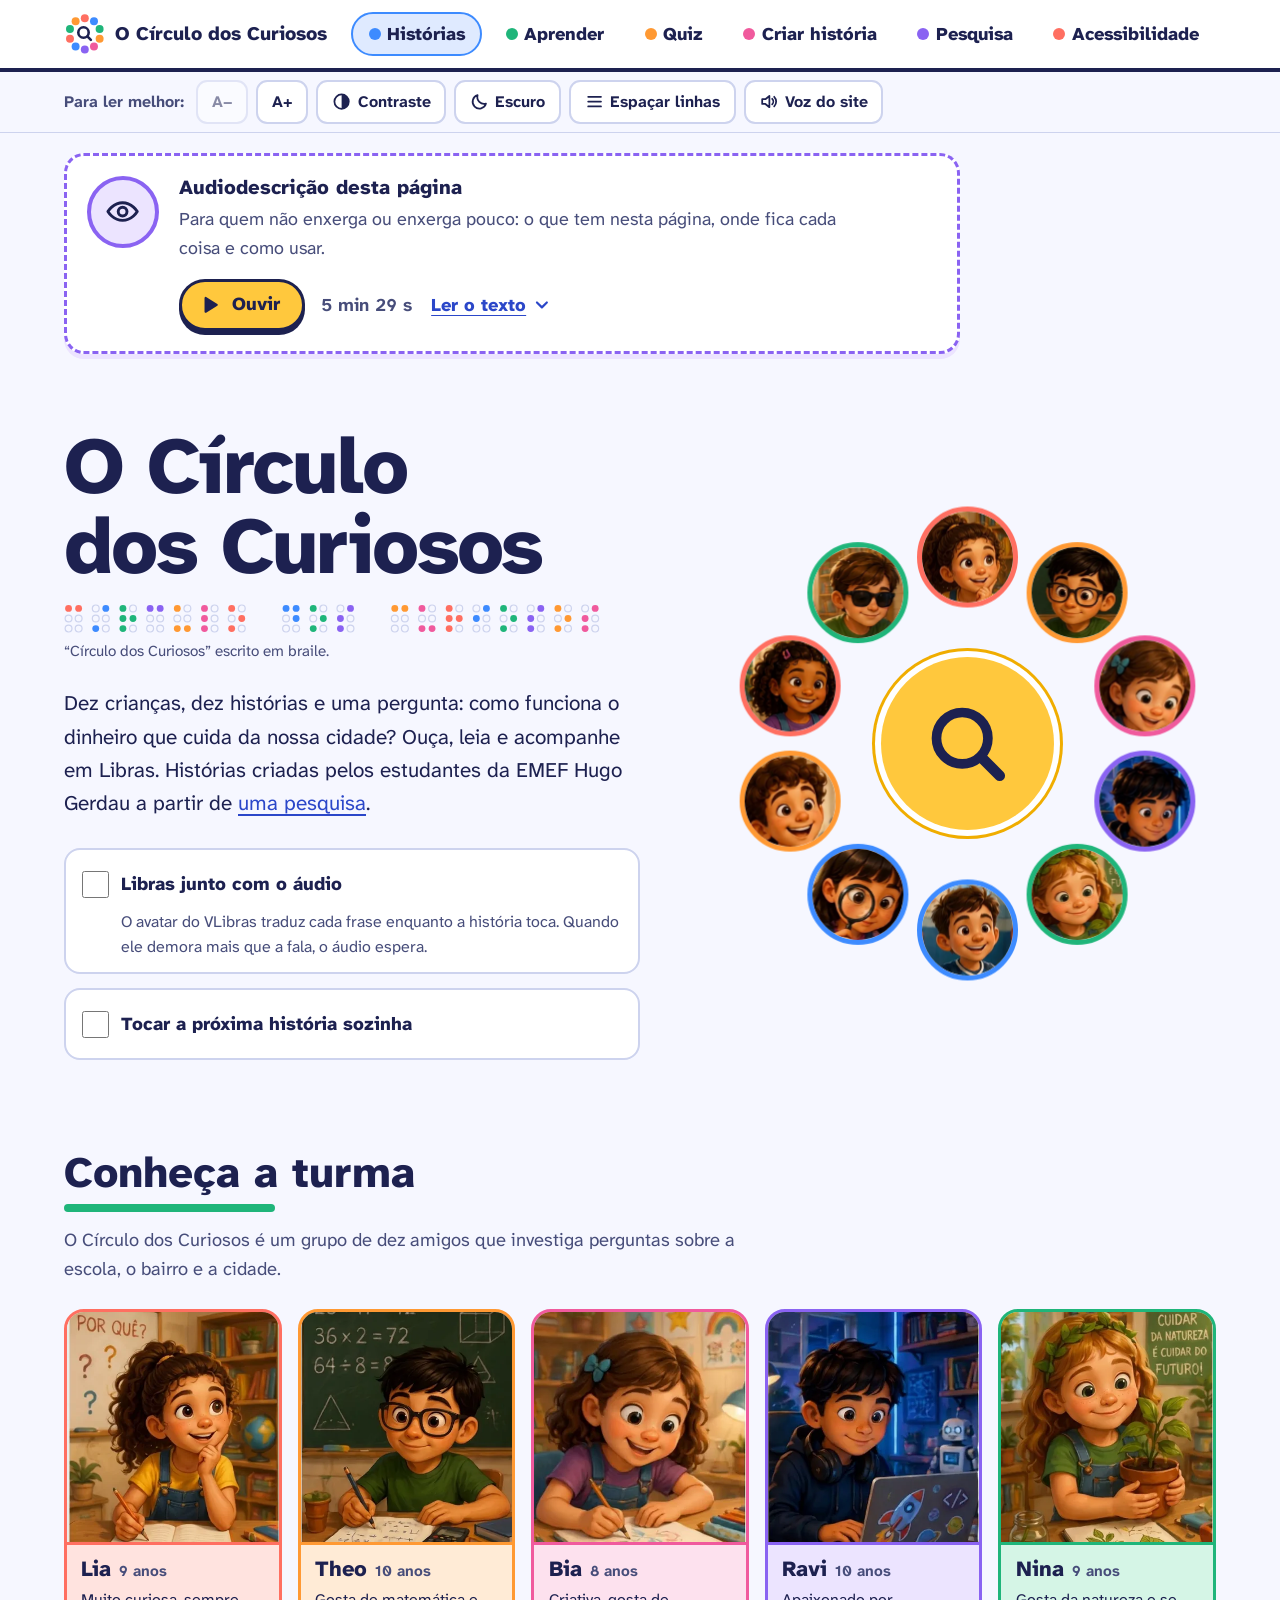
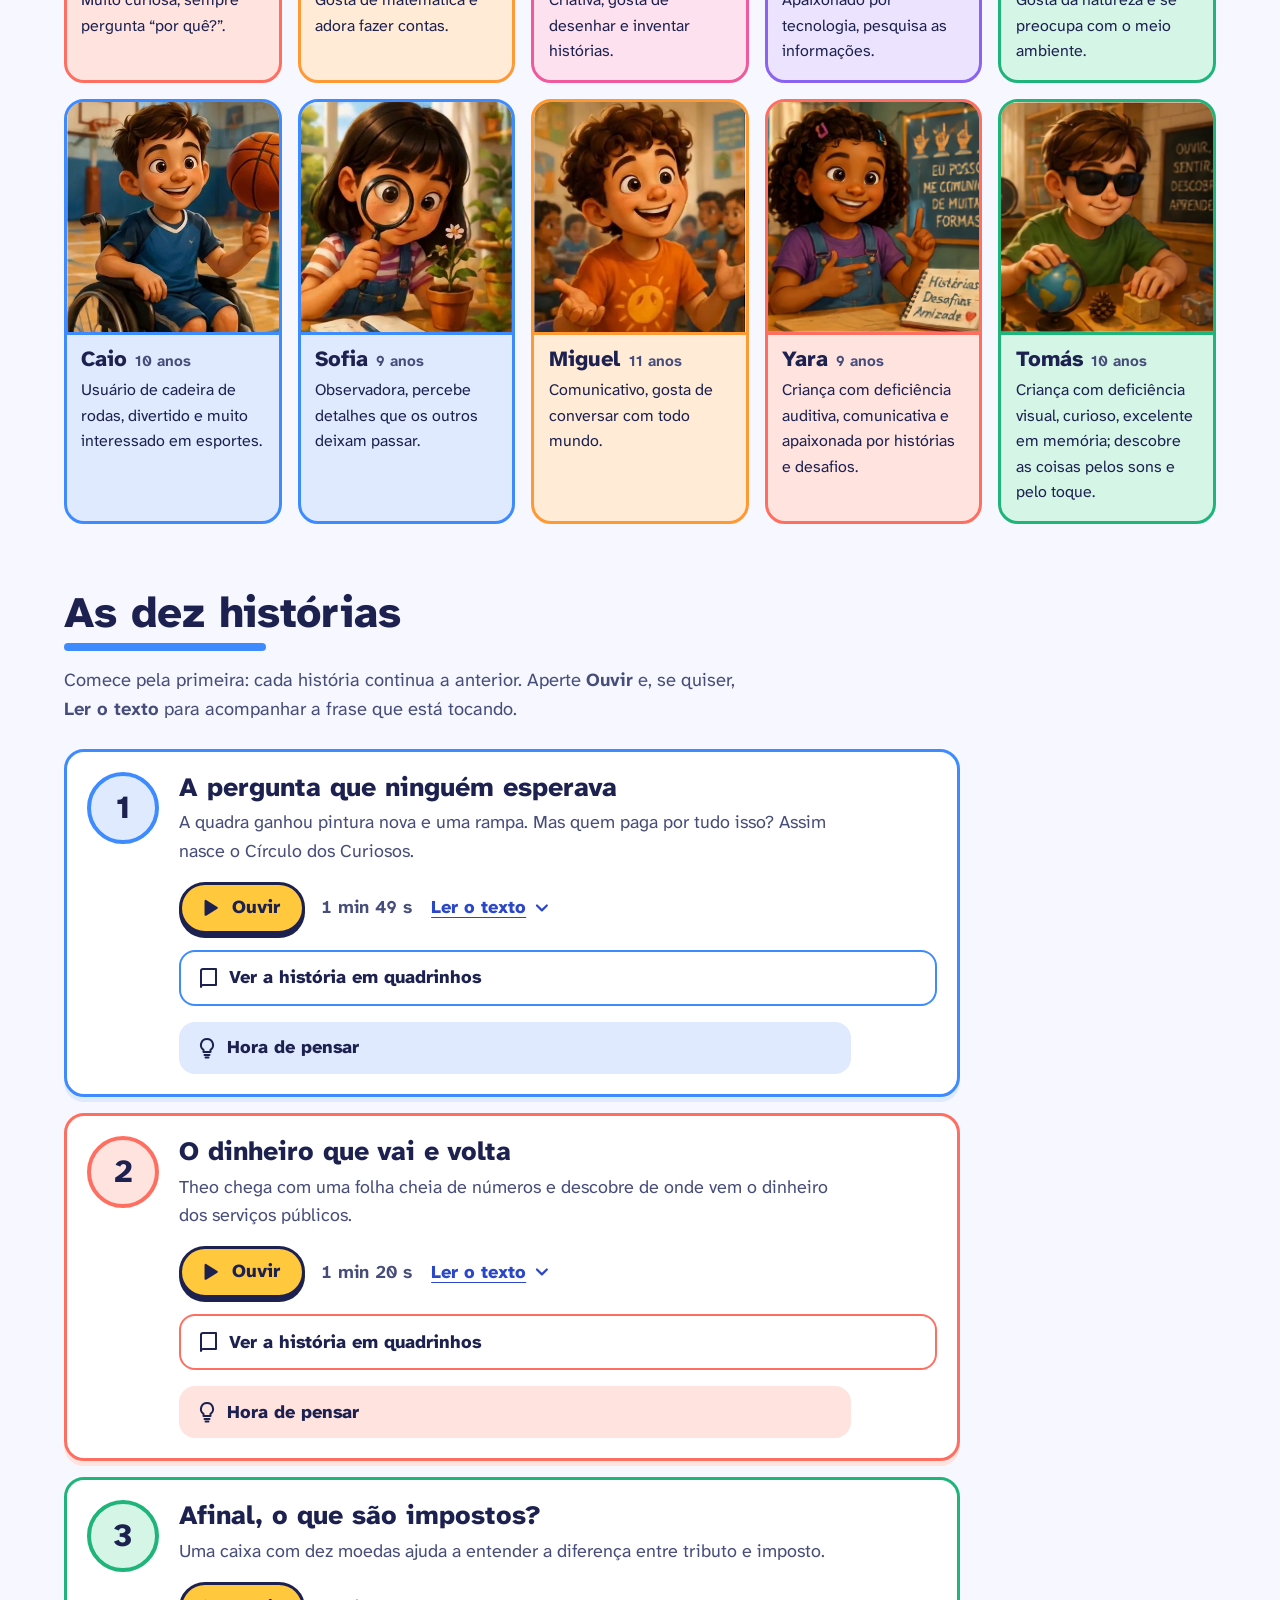
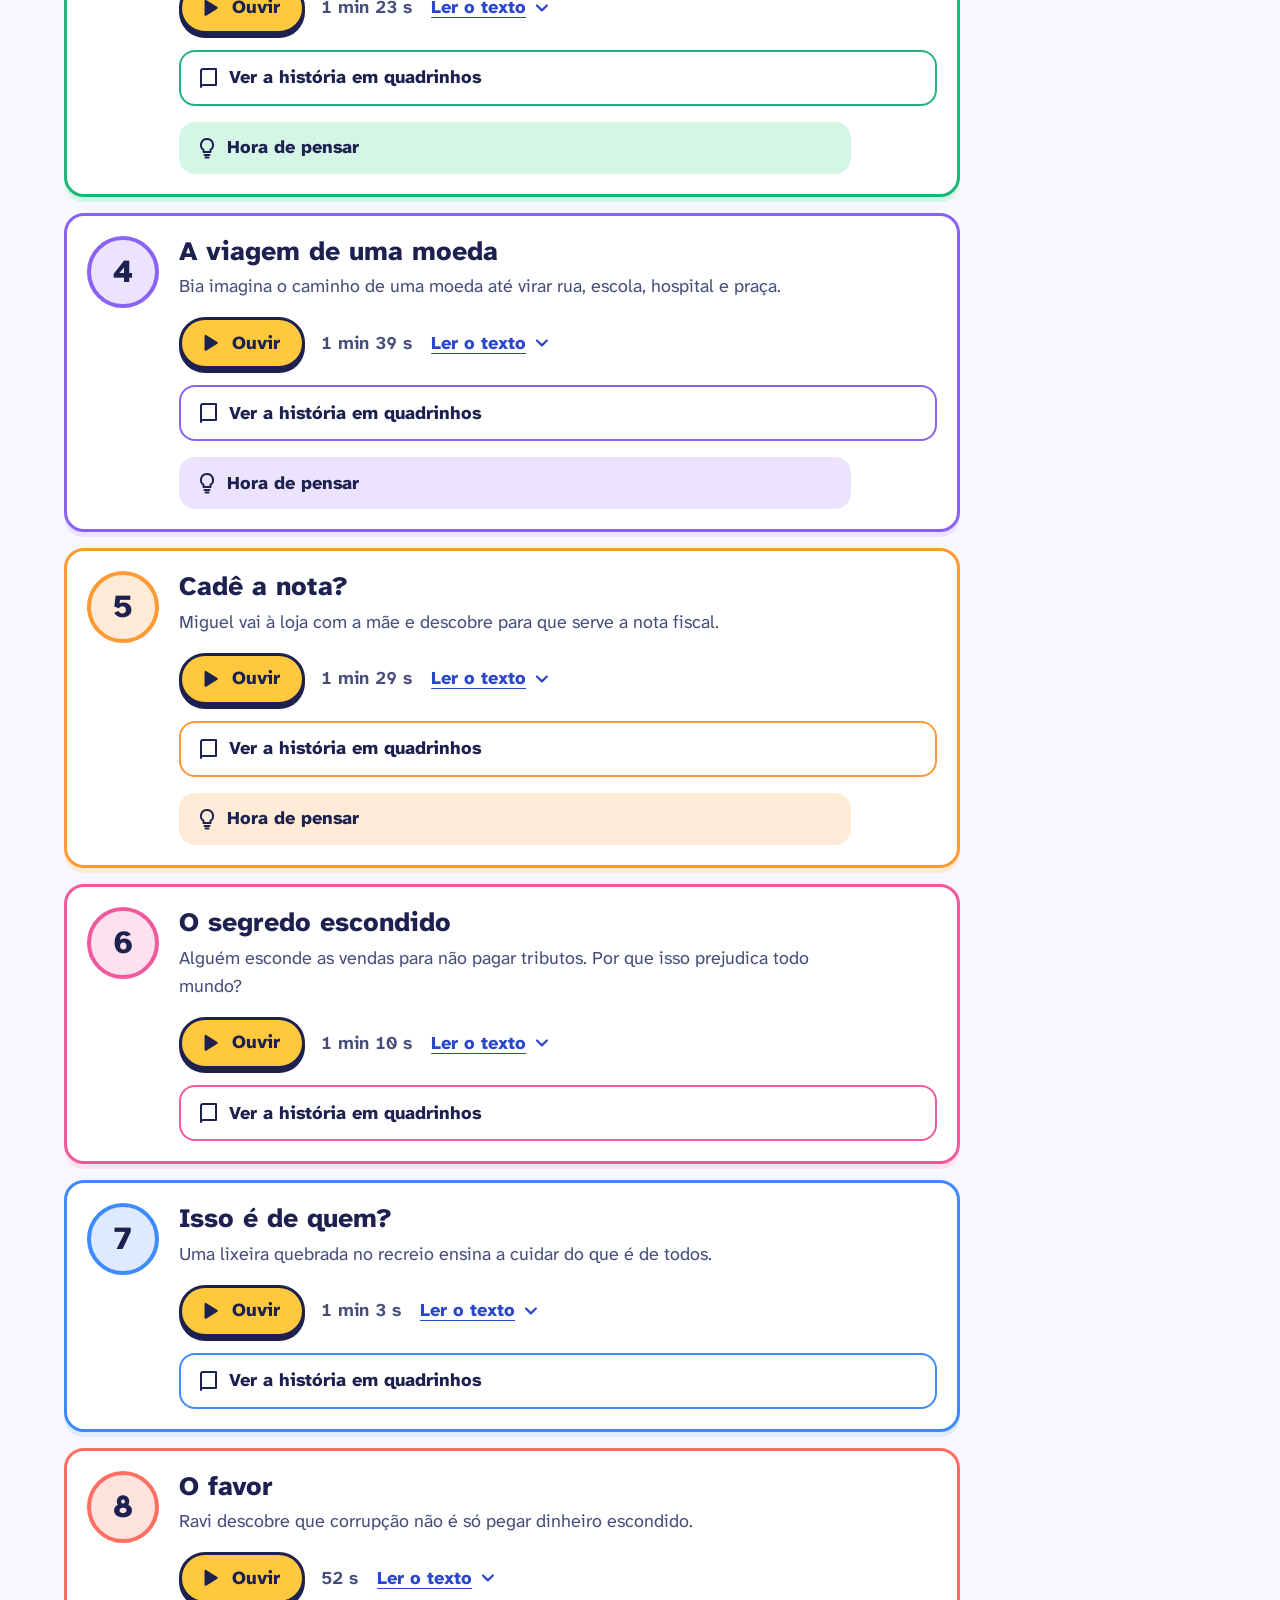
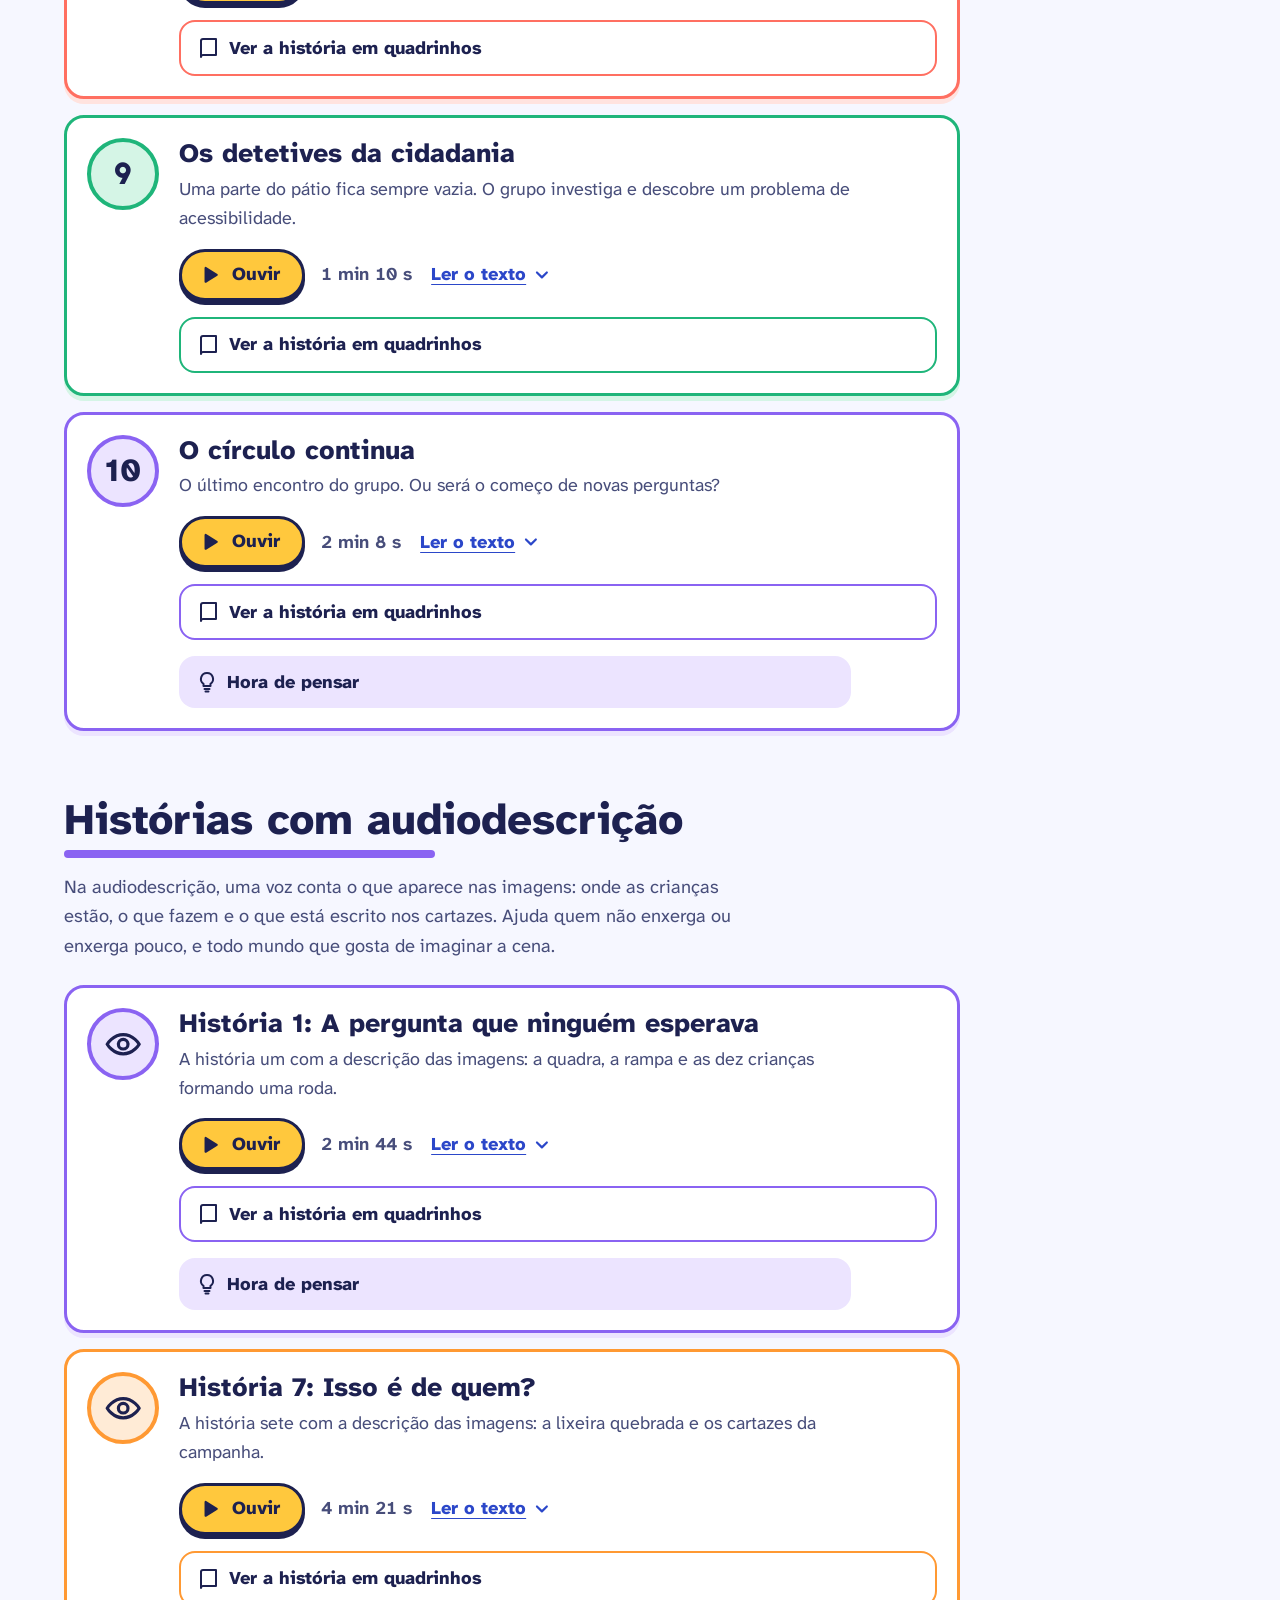
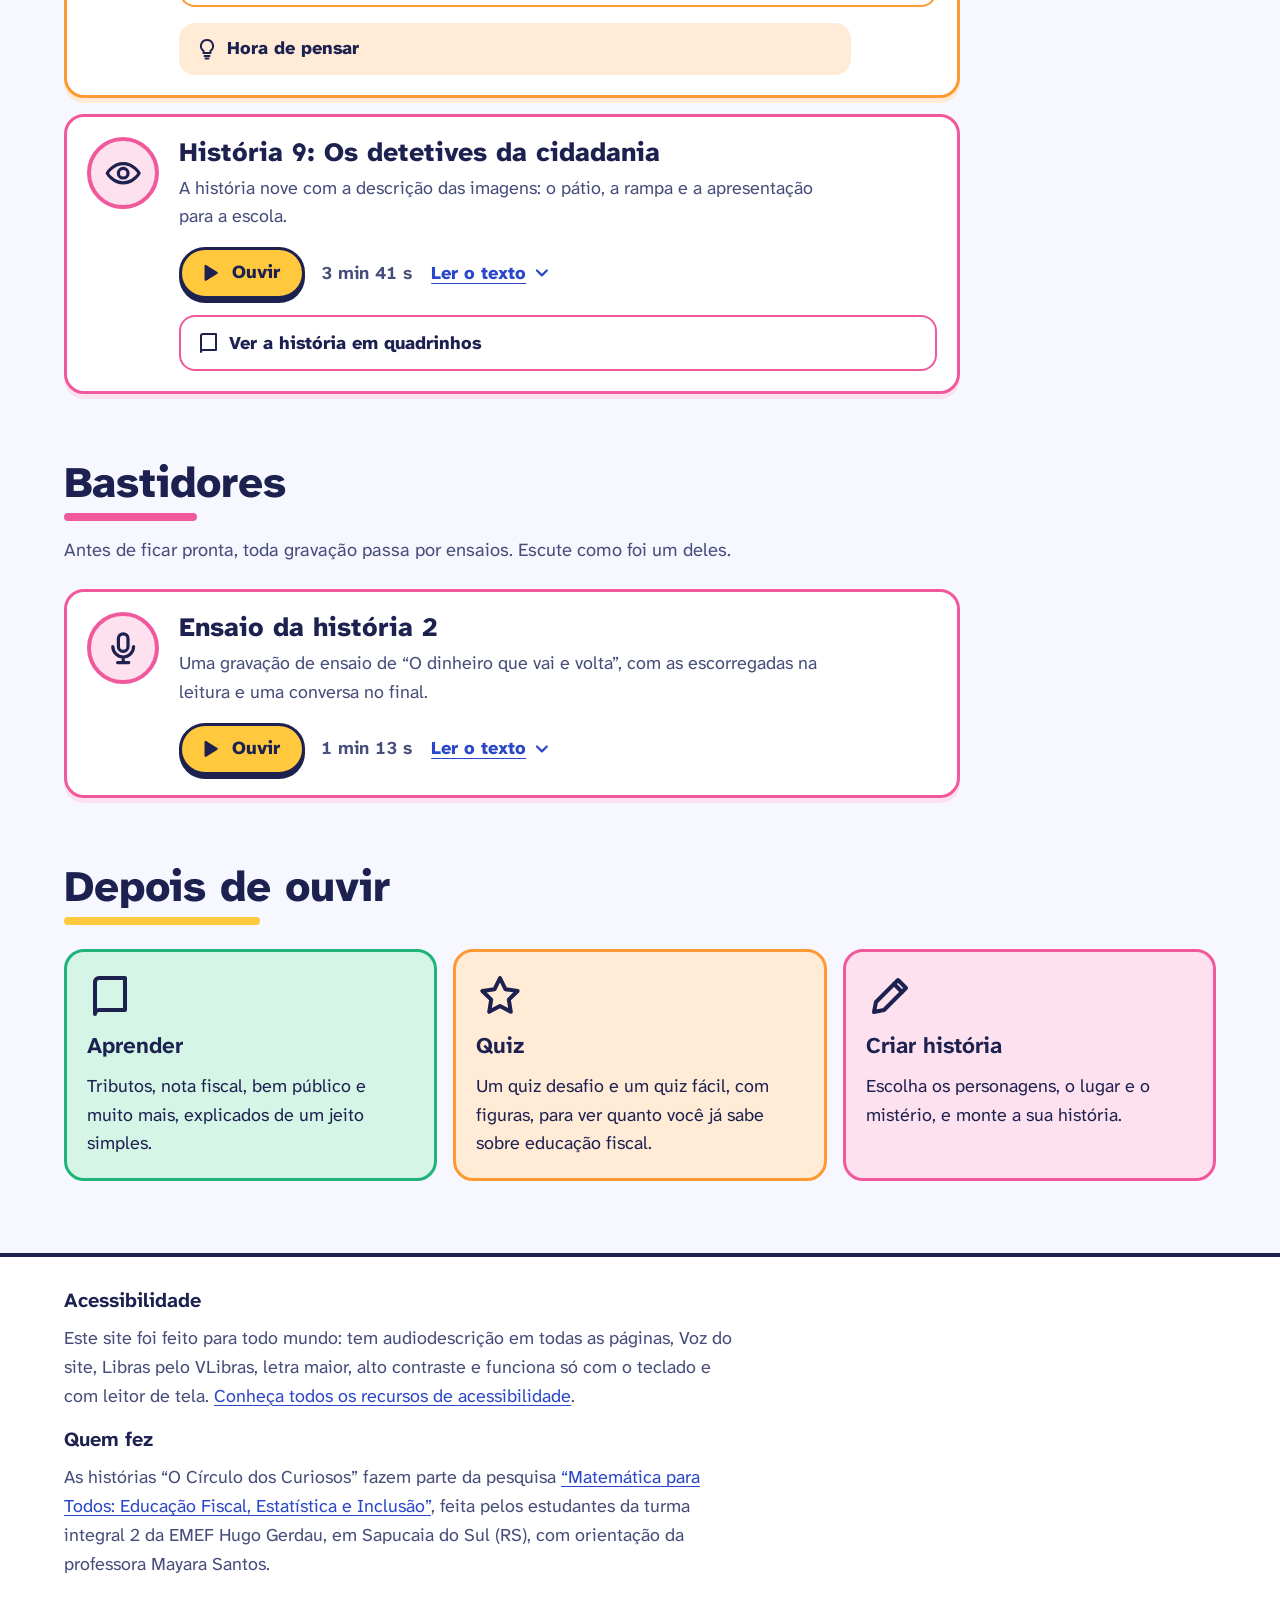
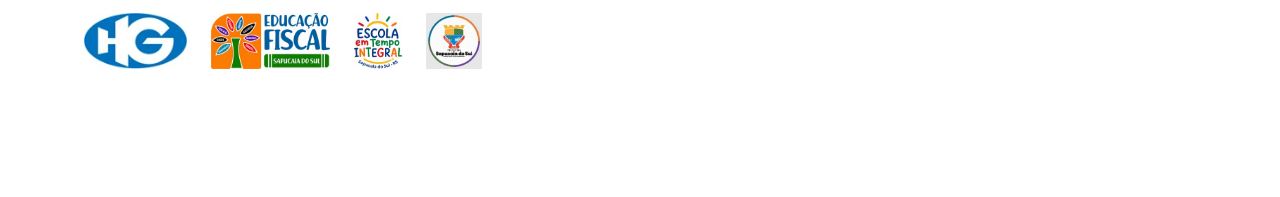
==== commit 7ce77136: "Acessibilidade completa: audiodescrição-guia em todas as páginas - Audiodescrição de cada página com" ====
--- a/index.html
+++ b/index.html
@@ -25,12 +25,14 @@
 </script>
 </head>
 <body>
+<a class="pular" href="#audiodescricao-pagina" data-ouvir-ad>Ouvir a audiodescrição desta página</a>
+<button type="button" class="pular sem-js-oculto" data-alternar-voz>Ligar a voz do site</button>
 <a class="pular" href="#conteudo">Pular para o conteúdo</a>
 
 <header class="topo">
   <div class="envoltorio">
     <a class="marca" href="index.html"><svg viewBox="0 0 48 48" aria-hidden="true" focusable="false"><circle cx="24.0" cy="6.0" r="4.6" style="fill:var(--coral)"/><circle cx="34.6" cy="9.4" r="4.6" style="fill:var(--azul)"/><circle cx="41.1" cy="18.4" r="4.6" style="fill:var(--verde)"/><circle cx="41.1" cy="29.6" r="4.6" style="fill:var(--laranja)"/><circle cx="34.6" cy="38.6" r="4.6" style="fill:var(--rosa)"/><circle cx="24.0" cy="42.0" r="4.6" style="fill:var(--roxo)"/><circle cx="13.4" cy="38.6" r="4.6" style="fill:var(--azul)"/><circle cx="6.9" cy="29.6" r="4.6" style="fill:var(--coral)"/><circle cx="6.9" cy="18.4" r="4.6" style="fill:var(--verde)"/><circle cx="13.4" cy="9.4" r="4.6" style="fill:var(--laranja)"/><circle cx="22.5" cy="22.5" r="6" fill="none" stroke="currentColor" stroke-width="3"/><path d="M27 27 31 31" stroke="currentColor" stroke-width="3" stroke-linecap="round"/></svg>O Círculo dos Curiosos</a>
-    <nav class="menu" aria-label="Páginas do site"><ul><li class="cor-azul"><a href="index.html" aria-current="page"><span class="bolinha" aria-hidden="true"></span>Histórias</a></li><li class="cor-verde"><a href="aprender.html"><span class="bolinha" aria-hidden="true"></span>Aprender</a></li><li class="cor-laranja"><a href="quiz.html"><span class="bolinha" aria-hidden="true"></span>Quiz</a></li><li class="cor-rosa"><a href="criar.html"><span class="bolinha" aria-hidden="true"></span>Criar história</a></li><li class="cor-roxo"><a href="pesquisa.html"><span class="bolinha" aria-hidden="true"></span>Pesquisa</a></li></ul></nav>
+    <nav class="menu" aria-label="Páginas do site"><ul><li class="cor-azul"><a href="index.html" aria-current="page"><span class="bolinha" aria-hidden="true"></span>Histórias</a></li><li class="cor-verde"><a href="aprender.html"><span class="bolinha" aria-hidden="true"></span>Aprender</a></li><li class="cor-laranja"><a href="quiz.html"><span class="bolinha" aria-hidden="true"></span>Quiz</a></li><li class="cor-rosa"><a href="criar.html"><span class="bolinha" aria-hidden="true"></span>Criar história</a></li><li class="cor-roxo"><a href="pesquisa.html"><span class="bolinha" aria-hidden="true"></span>Pesquisa</a></li><li class="cor-coral"><a href="acessibilidade.html"><span class="bolinha" aria-hidden="true"></span>Acessibilidade</a></li></ul></nav>
   </div>
 </header>
 <div class="barra-opcoes sem-js-oculto">
@@ -51,12 +53,57 @@
         <svg viewBox="0 0 24 24" aria-hidden="true" focusable="false"><path d="M4 6h16M4 12h16M4 18h16" fill="none" stroke="currentColor" stroke-width="2.2" stroke-linecap="round"/></svg>
         Espaçar linhas
       </button>
+      <button type="button" class="botao-opcao" id="voz-site" aria-pressed="false">
+        <svg viewBox="0 0 24 24" aria-hidden="true" focusable="false"><path d="M4 9v6h4l5 4V5L8 9z" fill="none" stroke="currentColor" stroke-width="2.2" stroke-linejoin="round"/><path d="M16.5 8.5a5 5 0 0 1 0 7M19 6a8.5 8.5 0 0 1 0 12" fill="none" stroke="currentColor" stroke-width="2.2" stroke-linecap="round"/></svg>
+        Voz do site
+      </button>
     </fieldset>
   </div>
 </div>
 
 <main id="conteudo" tabindex="-1">
   <div class="envoltorio">
+<section class="faixa-ad" aria-label="Audiodescrição desta página"><ul class="lista lista-ad">
+<li>
+<article class="historia cor-roxo" id="audiodescricao-pagina" aria-labelledby="titulo-audiodescricao-pagina" data-titulo="Audiodescrição da página Histórias (página inicial)" data-duracao="329.18">
+  <div class="numero" aria-hidden="true"><svg class="icone-svg" viewBox="0 0 24 24" aria-hidden="true" focusable="false" fill="none" stroke="currentColor" stroke-width="2" stroke-linecap="round" stroke-linejoin="round"><path d="M2 12s3.5-6 10-6 10 6 10 6-3.5 6-10 6S2 12 2 12z"/><circle cx="12" cy="12" r="3"/></svg></div>
+  <div class="corpo">
+    <h3 id="titulo-audiodescricao-pagina">Audiodescrição desta página</h3>
+    <p class="resumo">Para quem não enxerga ou enxerga pouco: o que tem nesta página, onde fica cada coisa e como usar.</p>
+    <audio class="audio-nativo" controls preload="metadata" aria-label="Áudio: Audiodescrição da página Histórias (página inicial)">
+      <source src="audios/audiodescricao-index.mp3" type="audio/mpeg">
+      Seu navegador não toca áudio. <a href="audios/audiodescricao-index.mp3">Baixe o arquivo de Audiodescrição da página Histórias (página inicial)</a>.
+    </audio>
+    <div class="acoes sem-js-oculto">
+      <button type="button" class="botao-tocar" data-estado="parado" aria-label="Ouvir: Audiodescrição da página Histórias (página inicial)"><svg class="icone-tocar" viewBox="0 0 24 24" aria-hidden="true" focusable="false"><path fill="currentColor" d="M8 5.5v13a1 1 0 0 0 1.5.86l10.5-6.5a1 1 0 0 0 0-1.72L9.5 4.64A1 1 0 0 0 8 5.5z"/></svg><svg class="icone-pausar" viewBox="0 0 24 24" aria-hidden="true" focusable="false"><rect fill="currentColor" x="6" y="5" width="4.2" height="14" rx="1"/><rect fill="currentColor" x="13.8" y="5" width="4.2" height="14" rx="1"/></svg><span class="rotulo">Ouvir</span></button>
+      <span class="duracao"><span aria-hidden="true">5 min 29 s</span><span class="so-leitor">Duração: 5 minutos e 29 segundos</span></span>
+      <button type="button" class="botao-texto" aria-expanded="false" aria-controls="texto-audiodescricao-pagina"><span class="rotulo">Ler o texto</span><span class="so-leitor"> de Audiodescrição da página Histórias (página inicial)</span><svg viewBox="0 0 24 24" aria-hidden="true" focusable="false"><path fill="none" stroke="currentColor" stroke-width="2.6" stroke-linecap="round" stroke-linejoin="round" d="M6 9l6 6 6-6"/></svg></button>
+    </div>
+    <div class="player" hidden>
+      <div class="barra">
+        <input type="range" class="posicao" min="0" max="329" step="1" value="0" aria-label="Posição em Audiodescrição da página Histórias (página inicial)">
+        <span class="tempo" aria-hidden="true">0:00 / 5:29</span>
+      </div>
+      <p class="situacao-libras" hidden></p>
+      <div class="ajustes">
+        <button type="button" class="botao-opcao voltar" aria-label="Voltar 10 segundos">− 10 s</button>
+        <button type="button" class="botao-opcao avancar" aria-label="Avançar 10 segundos">+ 10 s</button>
+        <label for="vel-audiodescricao-pagina">Velocidade</label>
+        <select id="vel-audiodescricao-pagina" class="velocidade">
+          <option value="0.75">Mais devagar (0,75×)</option>
+          <option value="1">Normal (1×)</option>
+          <option value="1.25">Mais rápido (1,25×)</option>
+          <option value="1.5">Rápido (1,5×)</option>
+        </select>
+        <a class="botao-opcao" href="audios/audiodescricao-index.mp3" download>Baixar áudio<span class="so-leitor"> de Audiodescrição da página Histórias (página inicial)</span></a>
+      </div>
+    </div>
+    <div class="texto" id="texto-audiodescricao-pagina" role="region" aria-label="Texto de Audiodescrição da página Histórias (página inicial)" tabindex="0" hidden><p><span class="trecho" data-inicio="0.3" data-fim="4.7">Audiodescrição da página inicial do site O Círculo dos Curiosos.</span> <span class="trecho" data-inicio="5.45" data-fim="11.32">Esta audiodescrição conta o que tem na página, onde fica cada coisa e como chegar até ela.</span> <span class="trecho" data-inicio="12.07" data-fim="14.47">Como andar pela página.</span> <span class="trecho" data-inicio="14.82" data-fim="21.63">No computador, a tecla Tab leva para o próximo botão ou link, e Shift com Tab volta para o anterior.</span> <span class="trecho" data-inicio="21.98" data-fim="27.08">A tecla Enter, ou a barra de espaço, aperta o botão onde você está.</span> <span class="trecho" data-inicio="27.43" data-fim="32.92">Se você usa leitor de tela, aperte a tecla H para pular de título em título.</span></p><p><span class="trecho" data-inicio="33.27" data-fim="40.57">Se você não usa leitor de tela, ligue a Voz do site: segure as teclas Alt e Shift e aperte a letra V.</span> <span class="trecho" data-inicio="40.92" data-fim="45.97">Ela fala o nome de cada botão e link quando você passa por ele com o Tab.</span> <span class="trecho" data-inicio="46.32" data-fim="52.65">No celular, deslize o dedo para os lados para passar de um item a outro e toque duas vezes para apertar.</span> <span class="trecho" data-inicio="53.4" data-fim="55.3">Como a página é.</span> <span class="trecho" data-inicio="55.65" data-fim="65.55">O site é colorido, com fundo claro, letras azul-escuras e detalhes em amarelo, azul, verde, coral, roxo, laranja e rosa.</span></p><p><span class="trecho" data-inicio="66.3" data-fim="69.66">A parte de cima é igual em todas as páginas.</span> <span class="trecho" data-inicio="70.01" data-fim="79.63">Os três primeiros itens são atalhos que só aparecem quando recebem o foco: Ouvir a audiodescrição desta página, Ligar a voz do site e Pular para o conteúdo.</span> <span class="trecho" data-inicio="79.98" data-fim="93.69">Depois vem o cabeçalho, com o link O Círculo dos Curiosos, no canto de cima, à esquerda, e o menu com seis links: Histórias, Aprender, Quiz, Criar história, Pesquisa e Acessibilidade.</span></p><p><span class="trecho" data-inicio="94.04" data-fim="103.38">Embaixo do menu fica a faixa Para ler melhor, com os botões para diminuir e aumentar a letra, Contraste, Escuro, Espaçar linhas e Voz do site.</span> <span class="trecho" data-inicio="104.13" data-fim="110.22">O conteúdo principal começa com esta audiodescrição, que tem os botões Ouvir e Ler o texto.</span> <span class="trecho" data-inicio="110.97" data-fim="117.6">Depois vem o título principal, O Círculo dos Curiosos, em letras grandes, do lado esquerdo.</span> <span class="trecho" data-inicio="117.95" data-fim="124.8">Embaixo dele, o mesmo nome aparece escrito em braile, com pontinhos coloridos, só como enfeite.</span></p><p><span class="trecho" data-inicio="125.15" data-fim="139.03">Em seguida há um texto de apresentação, com um link para a pesquisa, e duas caixas de marcar: Libras junto com o áudio, que faz o avatar do VLibras traduzir as histórias frase por frase, e Tocar a próxima história sozinha.</span> <span class="trecho" data-inicio="139.38" data-fim="152.55">Do lado direito, ou acima do título, no celular, há uma ilustração com as dez crianças da turma em roda, cada uma dentro de um círculo colorido, com uma lupa grande no meio, sobre um círculo amarelo.</span></p><p><span class="trecho" data-inicio="153.3" data-fim="155.97">O próximo título é Conheça a turma.</span> <span class="trecho" data-inicio="156.32" data-fim="166.36">São dez cartões, um para cada criança, cada um com uma ilustração colorida, no estilo de desenho animado, o nome, a idade e o jeito de ser.</span> <span class="trecho" data-inicio="166.71" data-fim="173.43">Lia, nove anos, tem cabelo castanho cacheado e escreve num caderno, com a mão no queixo.</span> <span class="trecho" data-inicio="173.78" data-fim="178.81">Theo, dez anos, usa óculos e faz contas ao lado de uma calculadora.</span> <span class="trecho" data-inicio="179.16" data-fim="184.82">Bia, oito anos, usa uma presilha azul no cabelo e desenha com lápis de cor.</span></p><p><span class="trecho" data-inicio="185.17" data-fim="190.92">Ravi, dez anos, tem fones no pescoço e mexe num notebook com um adesivo de foguete.</span> <span class="trecho" data-inicio="191.27" data-fim="197.27">Nina, nove anos, é ruiva, usa uma coroa de folhas e segura um vaso com uma planta.</span> <span class="trecho" data-inicio="197.62" data-fim="204.28">Caio, dez anos, está na sua cadeira de rodas, numa quadra, girando uma bola de basquete no dedo.</span> <span class="trecho" data-inicio="204.63" data-fim="209.1">Sofia, nove anos, olha uma flor através de uma lupa.</span> <span class="trecho" data-inicio="209.45" data-fim="217.04">Miguel, onze anos, tem cabelo cacheado, usa uma camiseta laranja com um sol e conversa gesticulando.</span></p><p><span class="trecho" data-inicio="217.39" data-fim="225.46">Yara, nove anos, tem deficiência auditiva e faz sinais com as mãos, na frente de um cartaz com mãos em Libras.</span> <span class="trecho" data-inicio="225.81" data-fim="233.64">Tomás, dez anos, tem deficiência visual, usa óculos escuros e toca um globo terrestre e pequenos objetos.</span> <span class="trecho" data-inicio="234.39" data-fim="237.45">Depois vem o título As dez histórias.</span> <span class="trecho" data-inicio="237.8" data-fim="245.95">Cada história é um cartão, com o número dentro de um círculo colorido, à esquerda, e o nome da história, que também é um título.</span> <span class="trecho" data-inicio="246.3" data-fim="261.5">Dentro de cada cartão, os botões aparecem nesta ordem: Ouvir, que começa a história, Ler o texto, que mostra a história escrita e marca a frase que está tocando, Ver a história em quadrinhos e Hora de pensar, com perguntas para conversar.</span></p><p><span class="trecho" data-inicio="261.85" data-fim="276.44">Quando a história começa, o botão Ouvir vira Pausar e aparecem mais controles: uma barra de posição, que anda com as setas do teclado, os botões para voltar e avançar dez segundos, a escolha da velocidade e o link Baixar áudio.</span> <span class="trecho" data-inicio="276.79" data-fim="281.75">Com o foco dentro de uma história, a tecla K também toca e pausa.</span> <span class="trecho" data-inicio="282.5" data-fim="286.24">Depois das dez histórias vêm mais dois títulos.</span> <span class="trecho" data-inicio="286.59" data-fim="291.64">Histórias com audiodescrição tem três histórias com a descrição das imagens.</span></p><p><span class="trecho" data-inicio="291.99" data-fim="294.95">Bastidores tem um ensaio da gravação.</span> <span class="trecho" data-inicio="295.3" data-fim="298.7">Os botões são os mesmos das outras histórias.</span> <span class="trecho" data-inicio="299.05" data-fim="305.98">O último título é Depois de ouvir, com três links grandes: Aprender, Quiz e Criar história.</span> <span class="trecho" data-inicio="306.73" data-fim="315.34">No fim da página fica o rodapé, com o link Conheça todos os recursos de acessibilidade e as informações sobre quem fez o projeto.</span> <span class="trecho" data-inicio="315.69" data-fim="324.35">No lado direito da tela, na metade da altura, fica o botão azul do VLibras, que abre um avatar para traduzir o site para Libras.</span></p><p><span class="trecho" data-inicio="324.7" data-fim="328.43">Com o teclado, ele é o último item da página.</span></p><p class="aviso">Texto da audiodescrição desta página.</p></div>
+    
+    
+  </div>
+</article>
+</li></ul></section>
 
     <section class="abertura" aria-labelledby="titulo-site">
       <div>
@@ -84,7 +131,7 @@
     <section class="secao cor-verde" id="personagens" aria-labelledby="h-personagens">
       <h2 class="titulo-secao" id="h-personagens">Conheça a turma</h2>
       <p class="descricao">O Círculo dos Curiosos é um grupo de dez amigos que investiga perguntas sobre a escola, o bairro e a cidade.</p>
-      <ul class="personagens"><li><div class="personagem cor-coral"><img class="foto-personagem" src="imagens/personagens/lia.webp" alt="Lia, menina de cabelo castanho cacheado, camiseta amarela e jardineira, com a mão no queixo, escrevendo num caderno. Atrás, um quadro com a pergunta “Por quê?”." width="375" height="483" loading="lazy"><div class="personagem-texto"><h3>Lia<span class="idade">9 anos</span></h3><p>Muito curiosa, sempre pergunta “por quê?”.</p></div></div></li><li><div class="personagem cor-laranja"><img class="foto-personagem" src="imagens/personagens/theo.webp" alt="Theo, menino de cabelo preto e óculos, camiseta verde, fazendo contas num caderno ao lado de uma calculadora. Atrás, um quadro-negro com contas e formas geométricas." width="399" height="479" loading="lazy"><div class="personagem-texto"><h3>Theo<span class="idade">10 anos</span></h3><p>Gosta de matemática e adora fazer contas.</p></div></div></li><li><div class="personagem cor-rosa"><img class="foto-personagem" src="imagens/personagens/bia.webp" alt="Bia, menina de cabelo castanho ondulado com uma presilha azul, blusa roxa, desenhando com lápis de cor." width="368" height="537" loading="lazy"><div class="personagem-texto"><h3>Bia<span class="idade">8 anos</span></h3><p>Criativa, gosta de desenhar e inventar histórias.</p></div></div></li><li><div class="personagem cor-roxo"><img class="foto-personagem" src="imagens/personagens/ravi.webp" alt="Ravi, menino de cabelo preto, moletom azul-escuro e fones no pescoço, usando um notebook com adesivo de foguete. Na estante, um robozinho." width="404" height="535" loading="lazy"><div class="personagem-texto"><h3>Ravi<span class="idade">10 anos</span></h3><p>Apaixonado por tecnologia, pesquisa as informações.</p></div></div></li><li><div class="personagem cor-verde"><img class="foto-personagem" src="imagens/personagens/nina.webp" alt="Nina, menina ruiva com uma coroa de folhas, segurando um vaso com uma planta. Atrás, um cartaz: “Cuidar da natureza é cuidar do futuro!”." width="376" height="504" loading="lazy"><div class="personagem-texto"><h3>Nina<span class="idade">9 anos</span></h3><p>Gosta da natureza e se preocupa com o meio ambiente.</p></div></div></li><li><div class="personagem cor-azul"><img class="foto-personagem" src="imagens/personagens/caio.webp" alt="Caio, menino de cabelo castanho e camiseta azul, sentado na cadeira de rodas numa quadra, girando uma bola de basquete no dedo." width="395" height="509" loading="lazy"><div class="personagem-texto"><h3>Caio<span class="idade">10 anos</span></h3><p>Usuário de cadeira de rodas, divertido e muito interessado em esportes.</p></div></div></li><li><div class="personagem cor-azul"><img class="foto-personagem" src="imagens/personagens/sofia.webp" alt="Sofia, menina de cabelo preto com franja, olhando uma flor com uma lupa, ao lado de um caderno aberto." width="368" height="465" loading="lazy"><div class="personagem-texto"><h3>Sofia<span class="idade">9 anos</span></h3><p>Observadora, percebe detalhes que os outros deixam passar.</p></div></div></li><li><div class="personagem cor-laranja"><img class="foto-personagem" src="imagens/personagens/miguel.webp" alt="Miguel, menino de cabelo cacheado e camiseta laranja com um sol, sorrindo e gesticulando enquanto conversa na sala de aula." width="359" height="465" loading="lazy"><div class="personagem-texto"><h3>Miguel<span class="idade">11 anos</span></h3><p>Comunicativo, gosta de conversar com todo mundo.</p></div></div></li><li><div class="personagem cor-coral"><img class="foto-personagem" src="imagens/personagens/yara.webp" alt="Yara, menina de pele negra e cabelo cacheado, blusa roxa, sorrindo e fazendo um sinal com as mãos. Atrás, um cartaz com mãos em Libras e a frase “Eu posso me comunicar de muitas formas!”." width="520" height="472" loading="lazy"><div class="personagem-texto"><h3>Yara<span class="idade">9 anos</span></h3><p>Criança com deficiência auditiva, comunicativa e apaixonada por histórias e desafios.</p></div></div></li><li><div class="personagem cor-verde"><img class="foto-personagem" src="imagens/personagens/tomas.webp" alt="Tomás, menino de cabelo castanho, óculos escuros e camiseta verde, tocando um globo terrestre e pequenos objetos na mesa. Atrás, um quadro: “Ouvir, sentir, descobrir, aprender!”." width="520" height="464" loading="lazy"><div class="personagem-texto"><h3>Tomás<span class="idade">10 anos</span></h3><p>Criança com deficiência visual, curioso, excelente em memória; descobre as coisas pelos sons e pelo toque.</p></div></div></li></ul>
+      <ul class="personagens"><li><div class="personagem cor-coral"><img class="foto-personagem" src="imagens/personagens/lia.webp" alt="Lia, menina de cabelo castanho cacheado, camiseta amarela e jardineira, com a mão no queixo, escrevendo num caderno. Atrás, um quadro com a pergunta “Por quê?”." width="375" height="483" loading="lazy"><div class="personagem-texto"><h3>Lia <span class="idade">9 anos</span></h3><p>Muito curiosa, sempre pergunta “por quê?”.</p></div></div></li><li><div class="personagem cor-laranja"><img class="foto-personagem" src="imagens/personagens/theo.webp" alt="Theo, menino de cabelo preto e óculos, camiseta verde, fazendo contas num caderno ao lado de uma calculadora. Atrás, um quadro-negro com contas e formas geométricas." width="399" height="479" loading="lazy"><div class="personagem-texto"><h3>Theo <span class="idade">10 anos</span></h3><p>Gosta de matemática e adora fazer contas.</p></div></div></li><li><div class="personagem cor-rosa"><img class="foto-personagem" src="imagens/personagens/bia.webp" alt="Bia, menina de cabelo castanho ondulado com uma presilha azul, blusa roxa, desenhando com lápis de cor." width="368" height="537" loading="lazy"><div class="personagem-texto"><h3>Bia <span class="idade">8 anos</span></h3><p>Criativa, gosta de desenhar e inventar histórias.</p></div></div></li><li><div class="personagem cor-roxo"><img class="foto-personagem" src="imagens/personagens/ravi.webp" alt="Ravi, menino de cabelo preto, moletom azul-escuro e fones no pescoço, usando um notebook com adesivo de foguete. Na estante, um robozinho." width="404" height="535" loading="lazy"><div class="personagem-texto"><h3>Ravi <span class="idade">10 anos</span></h3><p>Apaixonado por tecnologia, pesquisa as informações.</p></div></div></li><li><div class="personagem cor-verde"><img class="foto-personagem" src="imagens/personagens/nina.webp" alt="Nina, menina ruiva com uma coroa de folhas, segurando um vaso com uma planta. Atrás, um cartaz: “Cuidar da natureza é cuidar do futuro!”." width="376" height="504" loading="lazy"><div class="personagem-texto"><h3>Nina <span class="idade">9 anos</span></h3><p>Gosta da natureza e se preocupa com o meio ambiente.</p></div></div></li><li><div class="personagem cor-azul"><img class="foto-personagem" src="imagens/personagens/caio.webp" alt="Caio, menino de cabelo castanho e camiseta azul, sentado na cadeira de rodas numa quadra, girando uma bola de basquete no dedo." width="395" height="509" loading="lazy"><div class="personagem-texto"><h3>Caio <span class="idade">10 anos</span></h3><p>Usuário de cadeira de rodas, divertido e muito interessado em esportes.</p></div></div></li><li><div class="personagem cor-azul"><img class="foto-personagem" src="imagens/personagens/sofia.webp" alt="Sofia, menina de cabelo preto com franja, olhando uma flor com uma lupa, ao lado de um caderno aberto." width="368" height="465" loading="lazy"><div class="personagem-texto"><h3>Sofia <span class="idade">9 anos</span></h3><p>Observadora, percebe detalhes que os outros deixam passar.</p></div></div></li><li><div class="personagem cor-laranja"><img class="foto-personagem" src="imagens/personagens/miguel.webp" alt="Miguel, menino de cabelo cacheado e camiseta laranja com um sol, sorrindo e gesticulando enquanto conversa na sala de aula." width="359" height="465" loading="lazy"><div class="personagem-texto"><h3>Miguel <span class="idade">11 anos</span></h3><p>Comunicativo, gosta de conversar com todo mundo.</p></div></div></li><li><div class="personagem cor-coral"><img class="foto-personagem" src="imagens/personagens/yara.webp" alt="Yara, menina de pele negra e cabelo cacheado, blusa roxa, sorrindo e fazendo um sinal com as mãos. Atrás, um cartaz com mãos em Libras e a frase “Eu posso me comunicar de muitas formas!”." width="520" height="472" loading="lazy"><div class="personagem-texto"><h3>Yara <span class="idade">9 anos</span></h3><p>Criança com deficiência auditiva, comunicativa e apaixonada por histórias e desafios.</p></div></div></li><li><div class="personagem cor-verde"><img class="foto-personagem" src="imagens/personagens/tomas.webp" alt="Tomás, menino de cabelo castanho, óculos escuros e camiseta verde, tocando um globo terrestre e pequenos objetos na mesa. Atrás, um quadro: “Ouvir, sentir, descobrir, aprender!”." width="520" height="464" loading="lazy"><div class="personagem-texto"><h3>Tomás <span class="idade">10 anos</span></h3><p>Criança com deficiência visual, curioso, excelente em memória; descobre as coisas pelos sons e pelo toque.</p></div></div></li></ul>
     </section>
 
     <section class="secao cor-azul" id="historias" aria-labelledby="h-historias">
@@ -773,12 +820,7 @@
 <footer class="rodape">
   <div class="envoltorio">
     <h2>Acessibilidade</h2>
-    <p>Este site foi feito para todo mundo: funciona com leitor de tela, só com o teclado e com a tela ampliada. Cada história tem o texto escrito, e três delas têm audiodescrição das imagens.</p>
-    <ul>
-      <li>Libras pelo VLibras, o tradutor do Governo Federal (precisa de internet).</li>
-      <li>Letra maior, alto contraste, modo escuro e linhas mais espaçadas no alto da página.</li>
-      <li>Os textos foram feitos a partir dos áudios e revisados, mas podem ter pequenas diferenças.</li>
-    </ul>
+    <p>Este site foi feito para todo mundo: tem audiodescrição em todas as páginas, Voz do site, Libras pelo VLibras, letra maior, alto contraste e funciona só com o teclado e com leitor de tela. <a href="acessibilidade.html">Conheça todos os recursos de acessibilidade</a>.</p>
     <h2>Quem fez</h2>
     <p>As histórias “O Círculo dos Curiosos” fazem parte da pesquisa <a href="pesquisa.html">“Matemática para Todos: Educação Fiscal, Estatística e Inclusão”</a>, feita pelos estudantes da turma integral 2 da EMEF Hugo Gerdau, em Sapucaia do Sul (RS), com orientação da professora Mayara Santos.</p>
     <ul class="logos" aria-label="Instituições do projeto">
--- a/css/estilo.css
+++ b/css/estilo.css
@@ -1179,6 +1179,76 @@
 }
 .logos img { display: block; height: 56px; width: auto; }
 
+/* ===== Audiodescrição no começo de cada página ===== */
+.faixa-ad { padding-top: 1.25rem; }
+.lista-ad { margin: 0; max-width: 56rem; }
+.faixa-ad .historia { border-style: dashed; }
+.faixa-ad .historia h3 { font-size: 1.25rem; }
+.faixa-ad .numero svg { width: 2.2rem; height: 2.2rem; }
+
+/* Títulos dentro das legendas do formulário */
+.passo legend .passo-titulo { font-size: inherit; font-weight: inherit; line-height: 1.2; margin: 0; }
+
+/* ===== Acessibilidade ===== */
+.recursos {
+  list-style: none;
+  margin: 1.5rem 0 0;
+  padding: 0;
+  display: grid;
+  grid-template-columns: repeat(2, minmax(0, 1fr));
+  gap: 1rem;
+  max-width: 60rem;
+}
+@media (max-width: 40rem) { .recursos { grid-template-columns: 1fr; } }
+.recurso {
+  display: flex;
+  flex-direction: column;
+  gap: 0.5rem;
+  padding: 1.1rem 1.25rem;
+  border-radius: var(--raio);
+  background: var(--cor-claro);
+  border: 3px solid var(--cor);
+}
+.recurso h3 { font-size: 1.25rem; font-weight: 800; }
+.recurso p { margin: 0; }
+.recurso .botao { align-self: flex-start; margin-top: 0.5rem; }
+.guias {
+  display: grid;
+  grid-template-columns: repeat(2, minmax(0, 1fr));
+  gap: 1rem;
+  margin-top: 1.5rem;
+  max-width: 60rem;
+}
+@media (max-width: 40rem) { .guias { grid-template-columns: 1fr; } }
+kbd {
+  font: inherit;
+  font-weight: 800;
+  font-size: 0.95em;
+  padding: 0.05em 0.45em;
+  border: 2px solid var(--linha);
+  border-bottom-width: 4px;
+  border-radius: 0.4rem;
+  background: var(--superficie);
+  color: var(--tinta);
+  white-space: nowrap;
+}
+.guia {
+  padding: 1.1rem 1.25rem;
+  border-radius: var(--raio);
+  background: var(--superficie);
+  border: 3px solid var(--cor);
+}
+.guia h3 { font-size: 1.25rem; font-weight: 800; margin-bottom: 0.5rem; }
+.guia p { margin: 0; }
+.tabela-atalhos { border-collapse: collapse; width: 100%; max-width: 46rem; margin-top: 1.25rem; background: var(--superficie); }
+.tabela-atalhos caption { text-align: left; font-weight: 700; padding-bottom: 0.5rem; }
+.tabela-atalhos th, .tabela-atalhos td { border: 1px solid var(--linha); padding: 0.65rem 0.85rem; text-align: left; vertical-align: top; }
+.tabela-atalhos thead th { background: var(--cor-claro); }
+.tabela-atalhos tbody th { white-space: nowrap; }
+.mapa-site { max-width: 46rem; padding-left: 1.3rem; margin-top: 1.25rem; }
+.mapa-site li { margin-bottom: 0.75rem; }
+.mapa-site a { font-weight: 800; }
+
 /* ===== Chamadas no fim da página inicial ===== */
 .chamadas {
   display: grid;
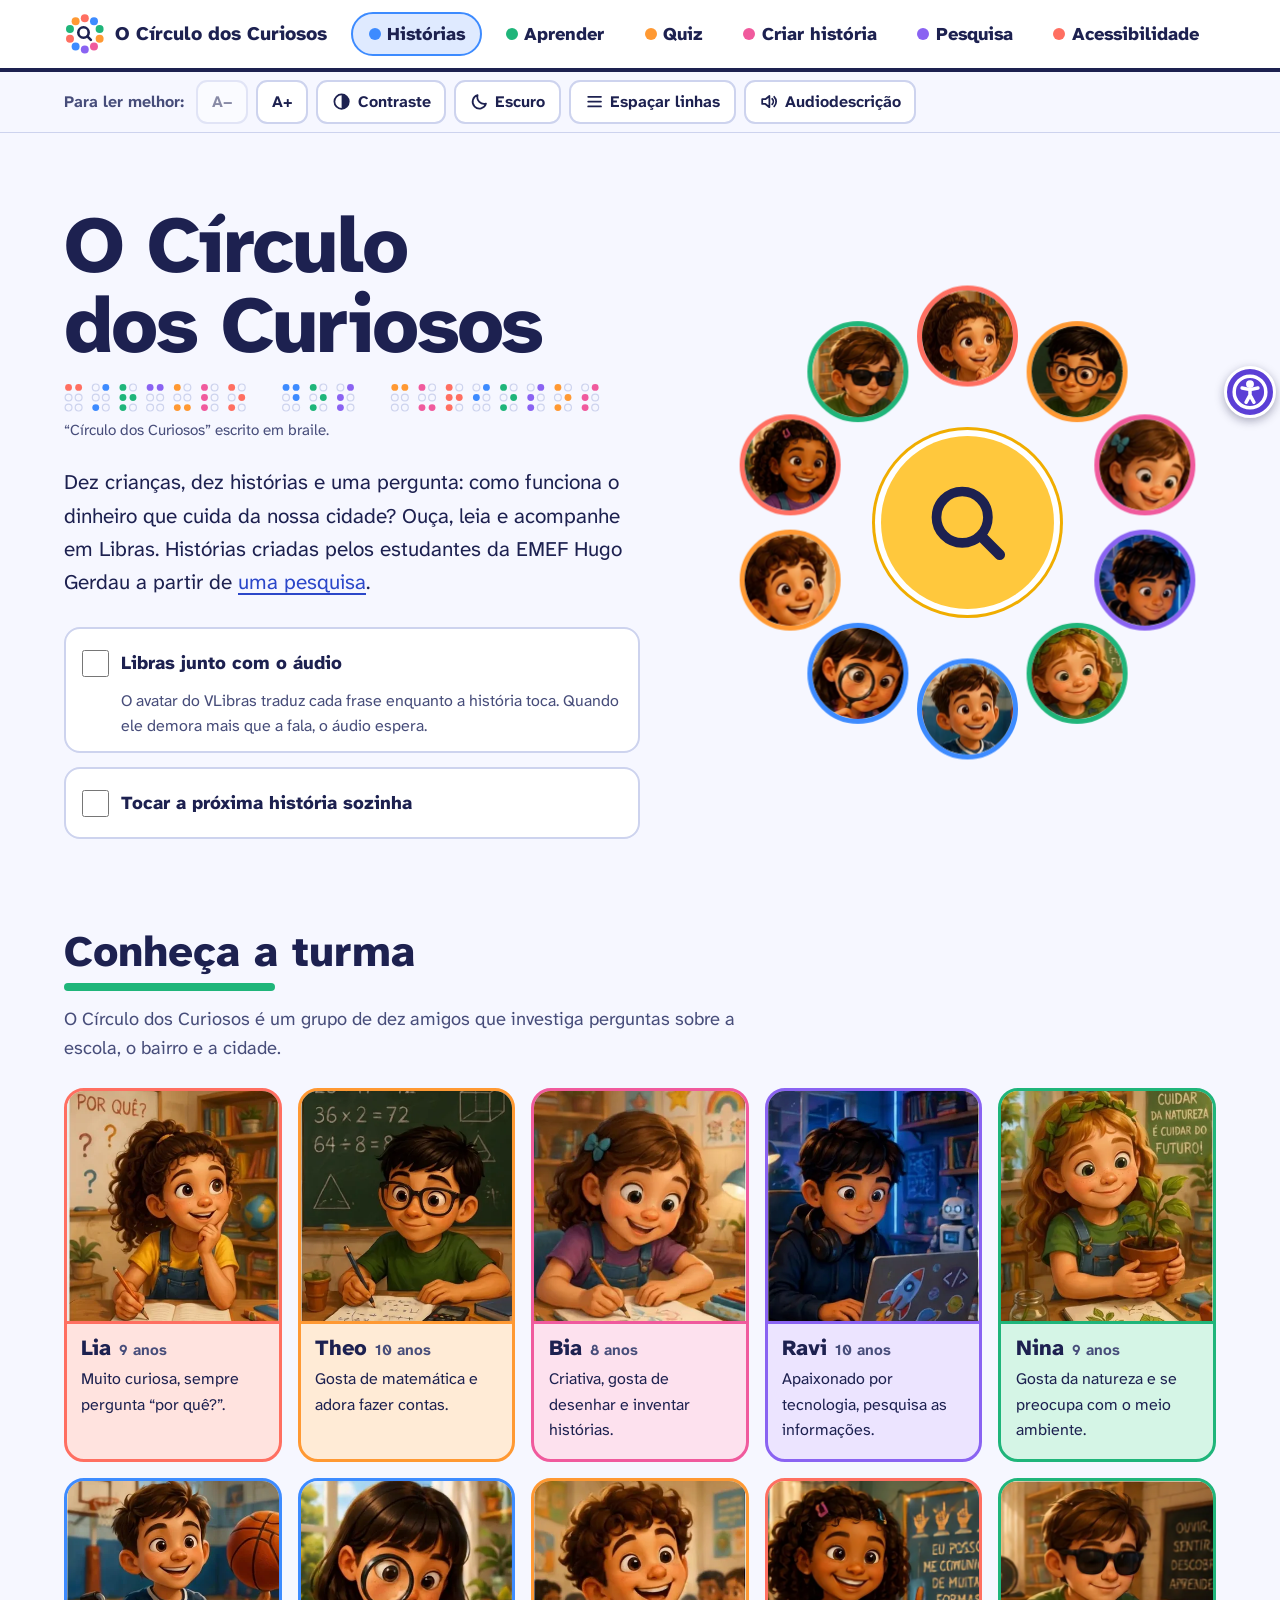
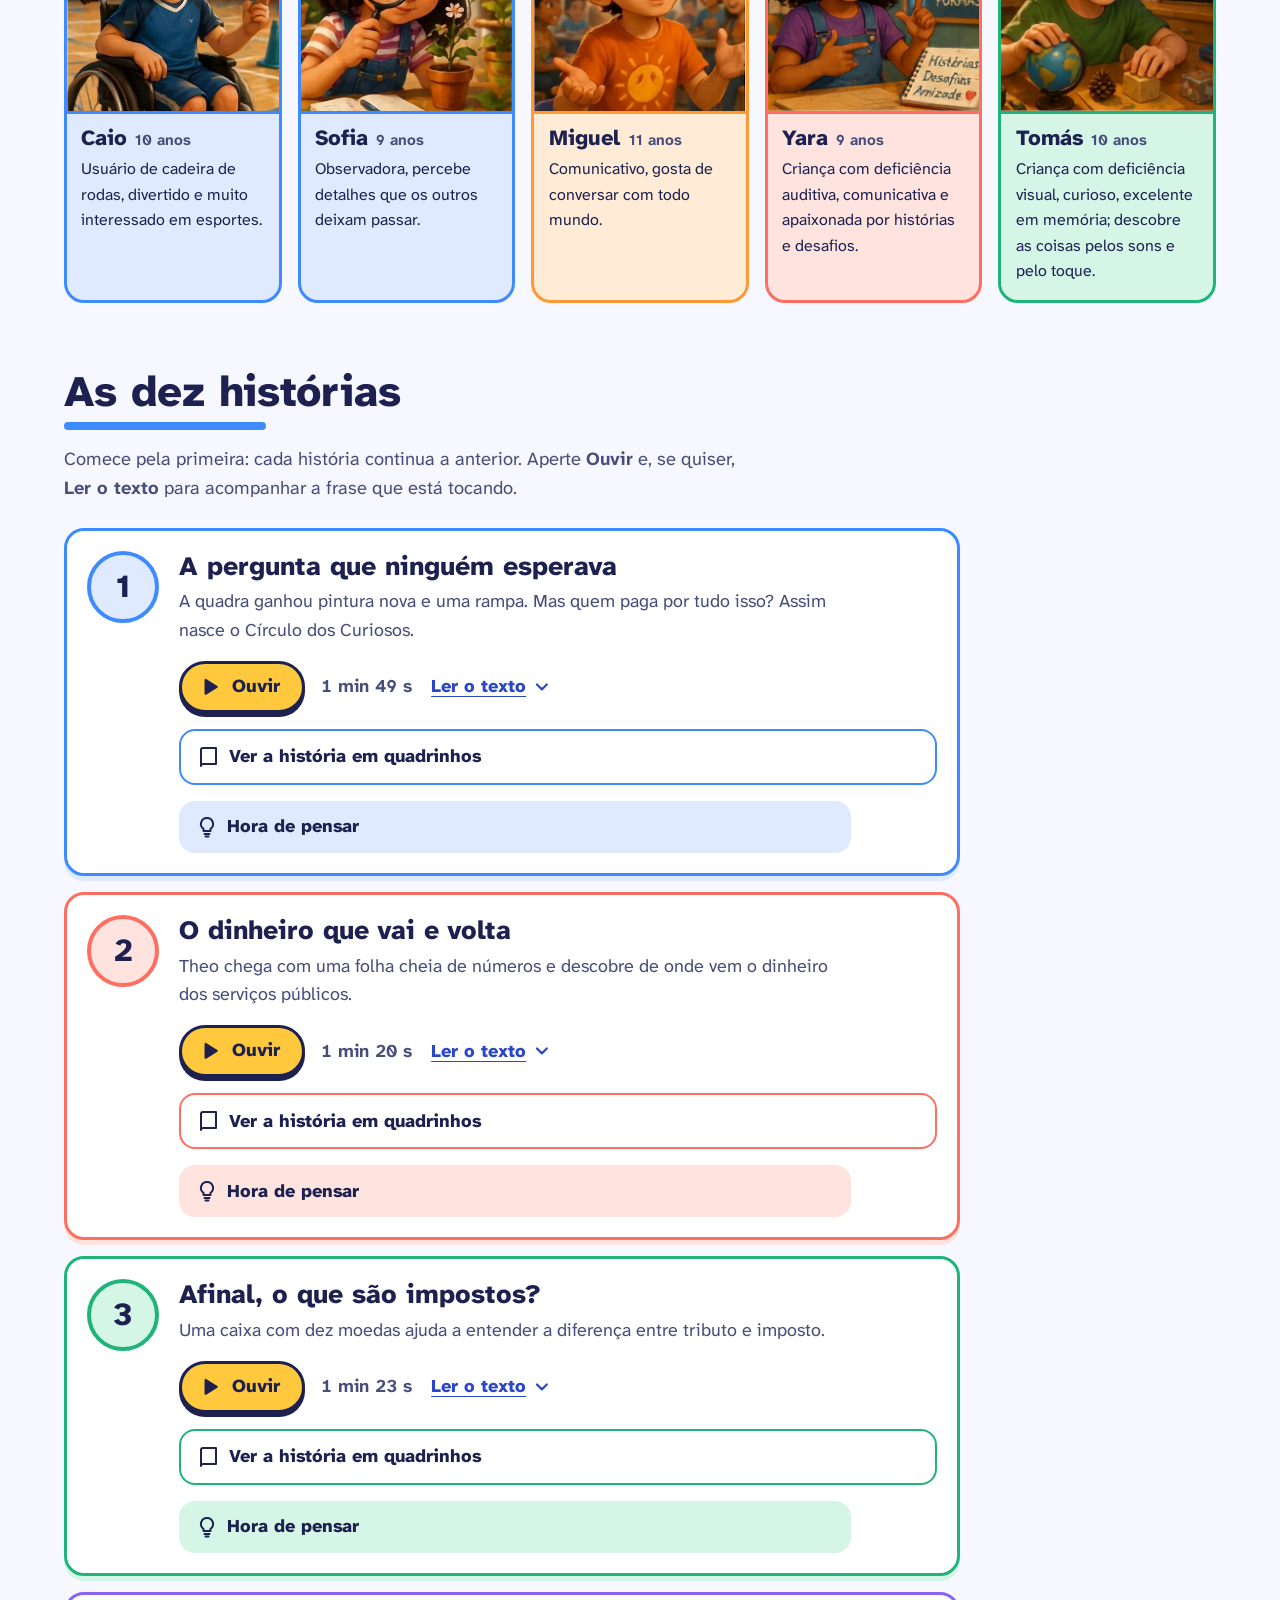
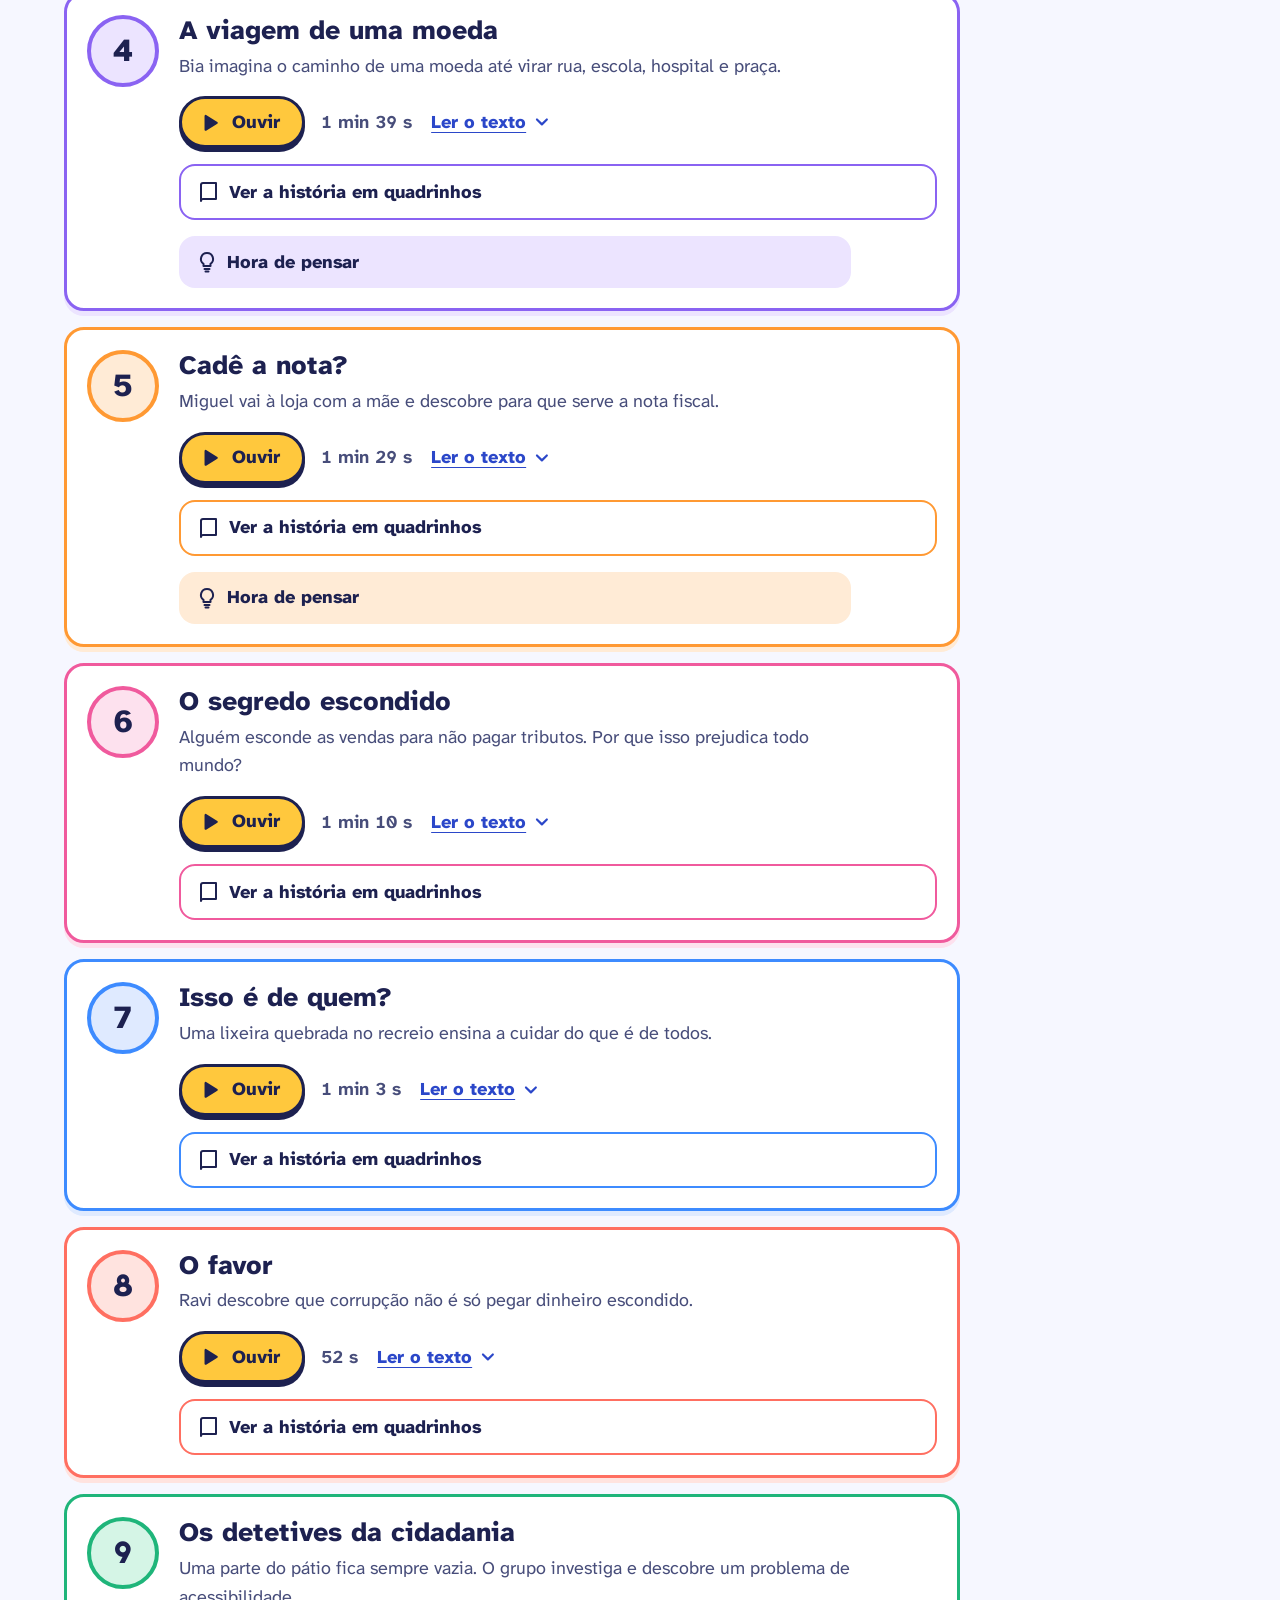
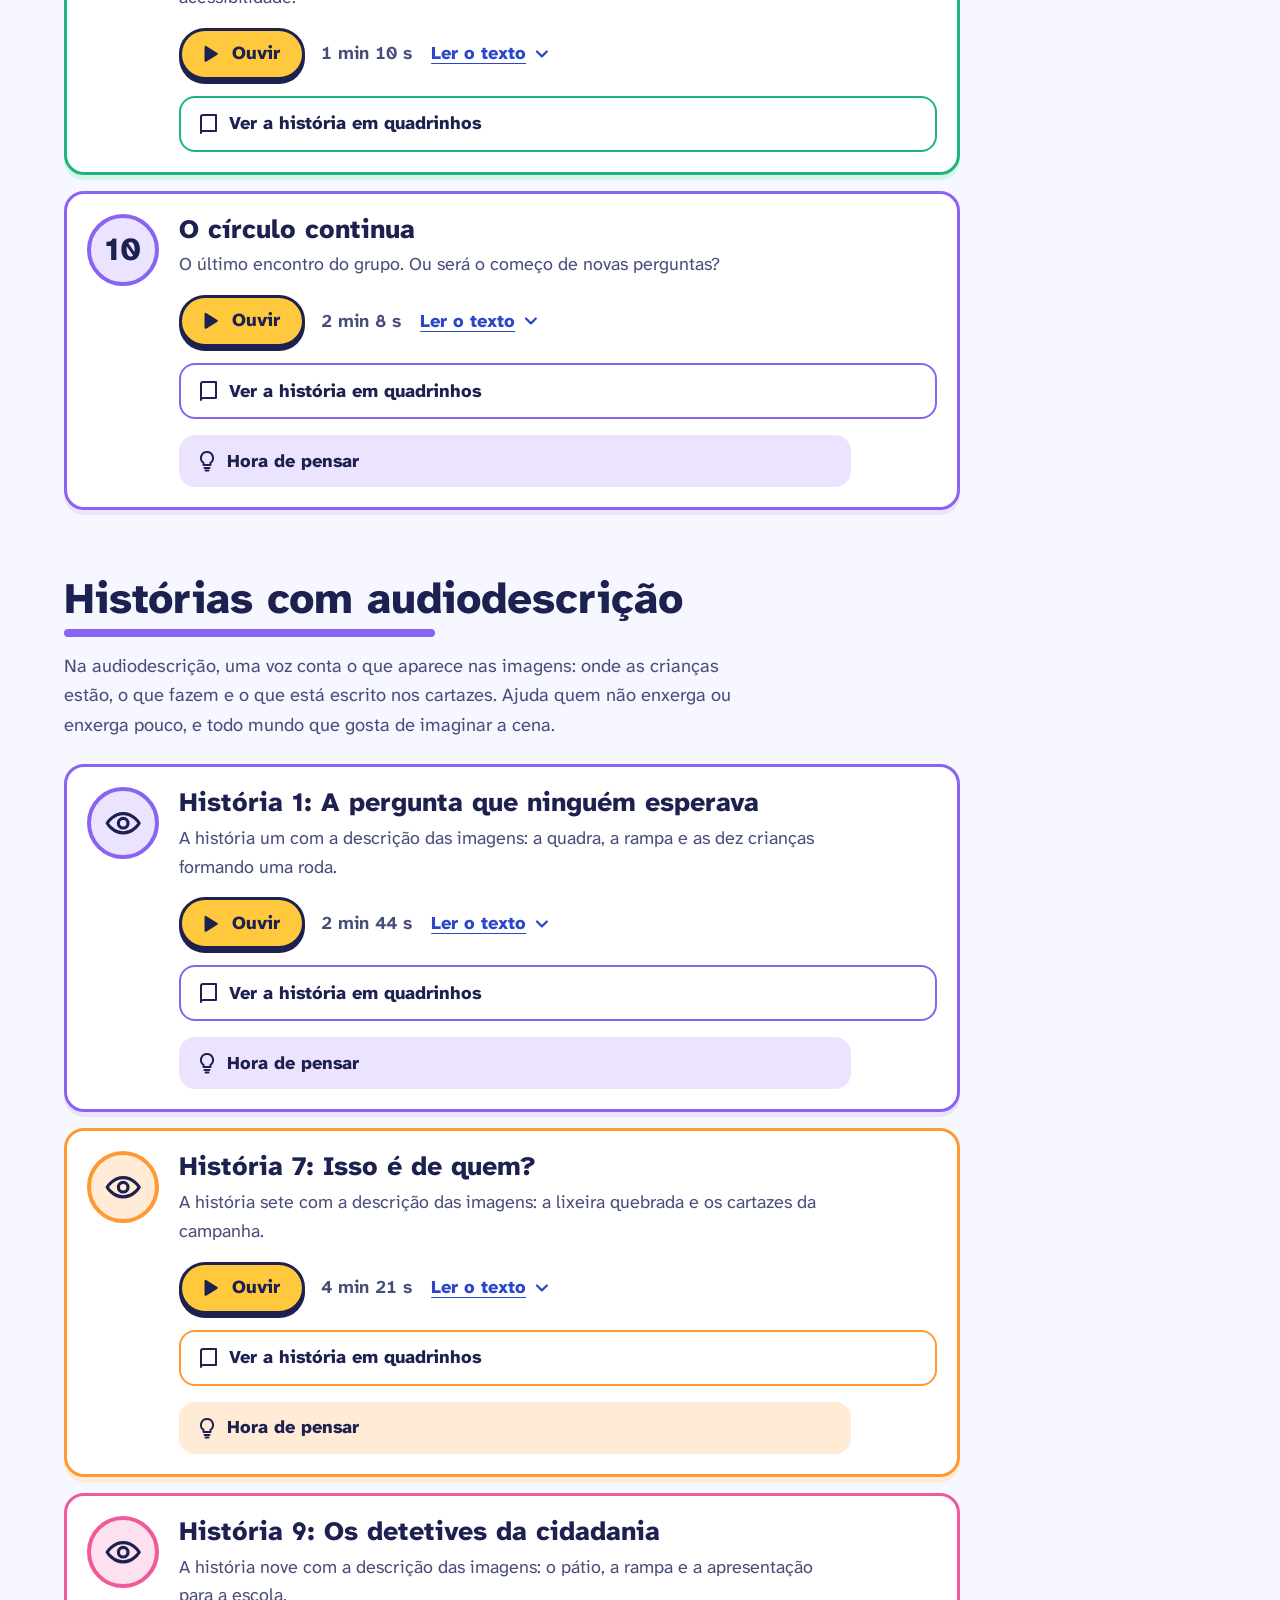
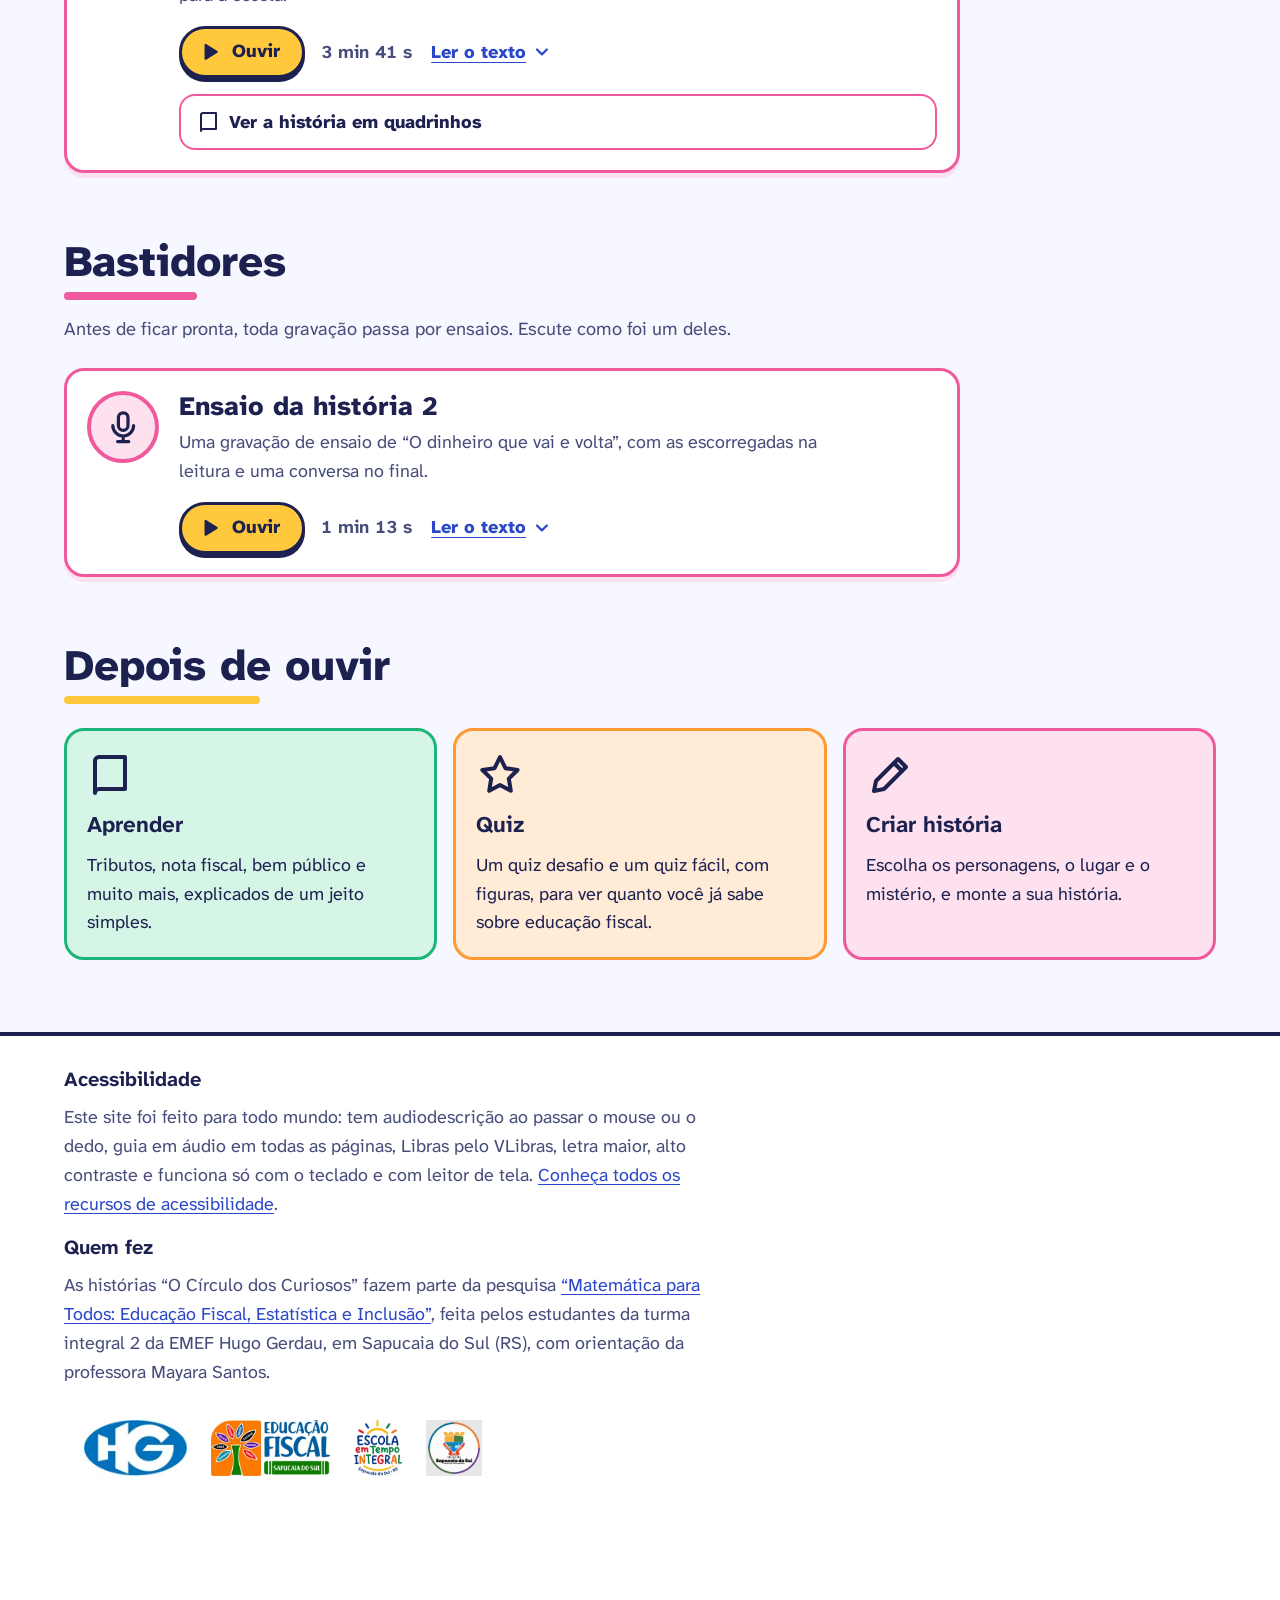
==== commit 735cab7a: "Botão de acessibilidade e audiodescrição ao passar o mouse ou o dedo - Botão redondo de Acessibilida" ====
--- a/index.html
+++ b/index.html
@@ -25,9 +25,82 @@
 </script>
 </head>
 <body>
-<a class="pular" href="#audiodescricao-pagina" data-ouvir-ad>Ouvir a audiodescrição desta página</a>
-<button type="button" class="pular sem-js-oculto" data-alternar-voz>Ligar a voz do site</button>
+<a class="pular" href="#audiodescricao-pagina" data-ouvir-ad>Ouvir o guia em áudio desta página</a>
+<button type="button" class="pular sem-js-oculto" data-alternar-voz>Ativar a audiodescrição</button>
 <a class="pular" href="#conteudo">Pular para o conteúdo</a>
+<button type="button" class="botao-acess sem-js-oculto" id="abrir-acess" aria-haspopup="dialog" aria-controls="painel-acess" aria-label="Acessibilidade: audiodescrição e guia em áudio">
+  <svg viewBox="0 0 24 24" aria-hidden="true" focusable="false" fill="none" stroke="currentColor" stroke-width="2.2" stroke-linecap="round" stroke-linejoin="round"><circle cx="12" cy="12" r="10"/><circle cx="12" cy="7" r="1.4" fill="currentColor"/><path d="M7 9.5l5 1 5-1M12 10.5v3.5l-2.5 4.5M12 14l2.5 4.5"/></svg><span class="botao-acess-rotulo">Acessibilidade<span class="so-leitor">: audiodescrição e guia em áudio</span></span>
+</button>
+<dialog class="painel-acess" id="painel-acess" aria-labelledby="titulo-painel-acess">
+  <div class="painel-topo">
+    <h2 id="titulo-painel-acess"><svg viewBox="0 0 24 24" aria-hidden="true" focusable="false" fill="none" stroke="currentColor" stroke-width="2.2" stroke-linecap="round" stroke-linejoin="round"><circle cx="12" cy="12" r="10"/><circle cx="12" cy="7" r="1.4" fill="currentColor"/><path d="M7 9.5l5 1 5-1M12 10.5v3.5l-2.5 4.5M12 14l2.5 4.5"/></svg>Acessibilidade</h2>
+    <button type="button" class="botao-opcao" id="fechar-acess">Fechar<span class="so-leitor"> o painel de acessibilidade</span></button>
+  </div>
+  <section class="painel-bloco" aria-labelledby="pa-voz">
+    <h3 id="pa-voz">Audiodescrição</h3>
+    <p>Ative e passe o mouse ou o dedo sobre qualquer parte do site: ele fala o que é e o que acontece ao clicar. Também funciona com a tecla Tab.</p>
+    <button type="button" class="botao botao-principal" data-alternar-voz><span class="rotulo">Ativar a audiodescrição</span></button>
+  </section>
+  <section class="painel-bloco" aria-labelledby="pa-ad">
+    <h3 id="pa-ad">Guia em áudio desta página</h3>
+    <p>Um áudio que conta o que tem nesta página e onde fica cada coisa. Você pode fechar o painel e continuar ouvindo.</p>
+    <ul class="lista lista-ad">
+<li>
+<article class="historia cor-roxo" id="audiodescricao-pagina" aria-labelledby="titulo-audiodescricao-pagina" data-titulo="Guia em áudio da página Histórias (página inicial)" data-duracao="352.81">
+  <div class="numero" aria-hidden="true"><svg class="icone-svg" viewBox="0 0 24 24" aria-hidden="true" focusable="false" fill="none" stroke="currentColor" stroke-width="2" stroke-linecap="round" stroke-linejoin="round"><path d="M4 15v-3a8 8 0 0 1 16 0v3"/><rect x="3" y="14" width="4" height="6" rx="1.5"/><rect x="17" y="14" width="4" height="6" rx="1.5"/></svg></div>
+  <div class="corpo">
+    <h3 id="titulo-audiodescricao-pagina">Guia da página Histórias (página inicial)</h3>
+    
+    <audio class="audio-nativo" controls preload="metadata" aria-label="Áudio: Guia em áudio da página Histórias (página inicial)">
+      <source src="audios/audiodescricao-index.mp3" type="audio/mpeg">
+      Seu navegador não toca áudio. <a href="audios/audiodescricao-index.mp3">Baixe o arquivo de Guia em áudio da página Histórias (página inicial)</a>.
+    </audio>
+    <div class="acoes sem-js-oculto">
+      <button type="button" class="botao-tocar" data-estado="parado" aria-label="Ouvir: Guia em áudio da página Histórias (página inicial)"><svg class="icone-tocar" viewBox="0 0 24 24" aria-hidden="true" focusable="false"><path fill="currentColor" d="M8 5.5v13a1 1 0 0 0 1.5.86l10.5-6.5a1 1 0 0 0 0-1.72L9.5 4.64A1 1 0 0 0 8 5.5z"/></svg><svg class="icone-pausar" viewBox="0 0 24 24" aria-hidden="true" focusable="false"><rect fill="currentColor" x="6" y="5" width="4.2" height="14" rx="1"/><rect fill="currentColor" x="13.8" y="5" width="4.2" height="14" rx="1"/></svg><span class="rotulo">Ouvir</span></button>
+      <span class="duracao"><span aria-hidden="true">5 min 53 s</span><span class="so-leitor">Duração: 5 minutos e 53 segundos</span></span>
+      <button type="button" class="botao-texto" aria-expanded="false" aria-controls="texto-audiodescricao-pagina"><span class="rotulo">Ler o texto</span><span class="so-leitor"> de Guia em áudio da página Histórias (página inicial)</span><svg viewBox="0 0 24 24" aria-hidden="true" focusable="false"><path fill="none" stroke="currentColor" stroke-width="2.6" stroke-linecap="round" stroke-linejoin="round" d="M6 9l6 6 6-6"/></svg></button>
+    </div>
+    <div class="player" hidden>
+      <div class="barra">
+        <input type="range" class="posicao" min="0" max="353" step="1" value="0" aria-label="Posição em Guia em áudio da página Histórias (página inicial)">
+        <span class="tempo" aria-hidden="true">0:00 / 5:52</span>
+      </div>
+      <p class="situacao-libras" hidden></p>
+      <div class="ajustes">
+        <button type="button" class="botao-opcao voltar" aria-label="Voltar 10 segundos">− 10 s</button>
+        <button type="button" class="botao-opcao avancar" aria-label="Avançar 10 segundos">+ 10 s</button>
+        <label for="vel-audiodescricao-pagina">Velocidade</label>
+        <select id="vel-audiodescricao-pagina" class="velocidade">
+          <option value="0.75">Mais devagar (0,75×)</option>
+          <option value="1">Normal (1×)</option>
+          <option value="1.25">Mais rápido (1,25×)</option>
+          <option value="1.5">Rápido (1,5×)</option>
+        </select>
+        <a class="botao-opcao" href="audios/audiodescricao-index.mp3" download>Baixar áudio<span class="so-leitor"> de Guia em áudio da página Histórias (página inicial)</span></a>
+      </div>
+    </div>
+    <div class="texto" id="texto-audiodescricao-pagina" role="region" aria-label="Texto de Guia em áudio da página Histórias (página inicial)" tabindex="0" hidden><p><span class="trecho" data-inicio="0.3" data-fim="4.68">Guia em áudio da página inicial do site O Círculo dos Curiosos.</span> <span class="trecho" data-inicio="5.43" data-fim="10.19">Este guia conta o que tem na página, onde fica cada coisa e como chegar até ela.</span> <span class="trecho" data-inicio="10.94" data-fim="13.13">Como andar pela página.</span> <span class="trecho" data-inicio="13.48" data-fim="20.19">No computador, a tecla Tab leva para o próximo botão ou link, e Shift com Tab volta para o anterior.</span> <span class="trecho" data-inicio="20.54" data-fim="25.62">A tecla Enter, ou a barra de espaço, aperta o botão onde você está.</span> <span class="trecho" data-inicio="25.97" data-fim="31.5">Se você usa leitor de tela, aperte a tecla H para pular de título em título.</span></p><p><span class="trecho" data-inicio="31.85" data-fim="39.53">Se você não usa leitor de tela, ative a audiodescrição: segure as teclas Alt e Shift e aperte a letra D.</span> <span class="trecho" data-inicio="39.88" data-fim="49.14">Com ela ativada, passe o mouse ou o dedo sobre a tela, ou use a tecla Tab, e o site fala onde você está e o que acontece ao clicar.</span> <span class="trecho" data-inicio="49.49" data-fim="54.24">No celular, um toque fala o que é, e o segundo toque clica.</span> <span class="trecho" data-inicio="54.99" data-fim="56.91">Como a página é.</span> <span class="trecho" data-inicio="57.26" data-fim="66.99">O site é colorido, com fundo claro, letras azul-escuras e detalhes em amarelo, azul, verde, coral, roxo, laranja e rosa.</span></p><p><span class="trecho" data-inicio="67.74" data-fim="71.2">A parte de cima é igual em todas as páginas.</span> <span class="trecho" data-inicio="71.55" data-fim="81.22">Os três primeiros itens são atalhos que só aparecem quando recebem o foco: Ouvir o guia em áudio desta página, Ativar a audiodescrição e Pular para o conteúdo.</span> <span class="trecho" data-inicio="81.57" data-fim="84.55">Logo depois vem o botão Acessibilidade.</span> <span class="trecho" data-inicio="84.9" data-fim="89.46">Ele fica sempre no lado direito da tela, um pouco acima do meio.</span> <span class="trecho" data-inicio="89.81" data-fim="94.48">É redondo e roxo, com o desenho de uma pessoa de braços abertos.</span> <span class="trecho" data-inicio="94.83" data-fim="102.48">Ele abre o painel de acessibilidade, onde ficam o botão Ativar a audiodescrição, este guia em áudio e o VLibras.</span></p><p><span class="trecho" data-inicio="102.83" data-fim="105.83">Para fechar o painel, aperte Esc.</span> <span class="trecho" data-inicio="106.18" data-fim="109.8">Se você fechar o painel, o guia continua tocando.</span> <span class="trecho" data-inicio="110.15" data-fim="123.66">Depois vem o cabeçalho, com o link O Círculo dos Curiosos, no canto de cima, à esquerda, e o menu com seis links: Histórias, Aprender, Quiz, Criar história, Pesquisa e Acessibilidade.</span> <span class="trecho" data-inicio="124.01" data-fim="133.6">Embaixo do menu fica a faixa Para ler melhor, com os botões para diminuir e aumentar a letra, Contraste, Escuro, Espaçar linhas e Audiodescrição.</span></p><p><span class="trecho" data-inicio="134.35" data-fim="141.14">O conteúdo principal começa com o título O Círculo dos Curiosos, em letras grandes, do lado esquerdo.</span> <span class="trecho" data-inicio="141.49" data-fim="148.29">Embaixo dele, o mesmo nome aparece escrito em braile, com pontinhos coloridos, só como enfeite.</span> <span class="trecho" data-inicio="148.64" data-fim="162.58">Em seguida há um texto de apresentação, com um link para a pesquisa, e duas caixas de marcar: Libras junto com o áudio, que faz o avatar do VLibras traduzir as histórias frase por frase, e Tocar a próxima história sozinha.</span></p><p><span class="trecho" data-inicio="162.93" data-fim="175.97">Do lado direito, ou acima do título, no celular, há uma ilustração com as dez crianças da turma em roda, cada uma dentro de um círculo colorido, com uma lupa grande no meio, sobre um círculo amarelo.</span> <span class="trecho" data-inicio="176.72" data-fim="179.35">O próximo título é Conheça a turma.</span> <span class="trecho" data-inicio="179.7" data-fim="189.73">São dez cartões, um para cada criança, cada um com uma ilustração colorida, no estilo de desenho animado, o nome, a idade e o jeito de ser.</span> <span class="trecho" data-inicio="190.08" data-fim="196.72">Lia, nove anos, tem cabelo castanho cacheado e escreve num caderno, com a mão no queixo.</span></p><p><span class="trecho" data-inicio="197.07" data-fim="202.04">Theo, dez anos, usa óculos e faz contas ao lado de uma calculadora.</span> <span class="trecho" data-inicio="202.39" data-fim="208.36">Bia, oito anos, usa uma presilha azul no cabelo e desenha com lápis de cor.</span> <span class="trecho" data-inicio="208.71" data-fim="214.61">Ravi, dez anos, tem fones no pescoço e mexe num notebook com um adesivo de foguete.</span> <span class="trecho" data-inicio="214.96" data-fim="221.04">Nina, nove anos, é ruiva, usa uma coroa de folhas e segura um vaso com uma planta.</span> <span class="trecho" data-inicio="221.39" data-fim="228.06">Caio, dez anos, está na sua cadeira de rodas, numa quadra, girando uma bola de basquete no dedo.</span></p><p><span class="trecho" data-inicio="228.41" data-fim="232.8">Sofia, nove anos, olha uma flor através de uma lupa.</span> <span class="trecho" data-inicio="233.15" data-fim="240.52">Miguel, onze anos, tem cabelo cacheado, usa uma camiseta laranja com um sol e conversa gesticulando.</span> <span class="trecho" data-inicio="240.87" data-fim="248.87">Yara, nove anos, tem deficiência auditiva e faz sinais com as mãos, na frente de um cartaz com mãos em Libras.</span> <span class="trecho" data-inicio="249.22" data-fim="257.12">Tomás, dez anos, tem deficiência visual, usa óculos escuros e toca um globo terrestre e pequenos objetos.</span> <span class="trecho" data-inicio="257.87" data-fim="260.98">Depois vem o título As dez histórias.</span></p><p><span class="trecho" data-inicio="261.33" data-fim="269.36">Cada história é um cartão, com o número dentro de um círculo colorido, à esquerda, e o nome da história, que também é um título.</span> <span class="trecho" data-inicio="269.71" data-fim="284.75">Dentro de cada cartão, os botões aparecem nesta ordem: Ouvir, que começa a história, Ler o texto, que mostra a história escrita e marca a frase que está tocando, Ver a história em quadrinhos e Hora de pensar, com perguntas para conversar.</span> <span class="trecho" data-inicio="285.1" data-fim="299.38">Quando a história começa, o botão Ouvir vira Pausar e aparecem mais controles: uma barra de posição, que anda com as setas do teclado, os botões para voltar e avançar dez segundos, a escolha da velocidade e o link Baixar áudio.</span></p><p><span class="trecho" data-inicio="299.73" data-fim="304.53">Com o foco dentro de uma história, a tecla K também toca e pausa.</span> <span class="trecho" data-inicio="305.28" data-fim="308.89">Depois das dez histórias vêm mais dois títulos.</span> <span class="trecho" data-inicio="309.24" data-fim="314.34">Histórias com audiodescrição tem três histórias com a descrição das imagens.</span> <span class="trecho" data-inicio="314.69" data-fim="317.66">Bastidores tem um ensaio da gravação.</span> <span class="trecho" data-inicio="318.01" data-fim="321.47">Os botões são os mesmos das outras histórias.</span> <span class="trecho" data-inicio="321.82" data-fim="328.54">O último título é Depois de ouvir, com três links grandes: Aprender, Quiz e Criar história.</span> <span class="trecho" data-inicio="329.29" data-fim="337.96">No fim da página fica o rodapé, com o link Conheça todos os recursos de acessibilidade e as informações sobre quem fez o projeto.</span></p><p><span class="trecho" data-inicio="338.31" data-fim="348.01">No lado direito da tela, logo abaixo do botão Acessibilidade, fica o botão azul do VLibras, que abre um avatar para traduzir o site para Libras.</span> <span class="trecho" data-inicio="348.36" data-fim="352.06">Com o teclado, ele é o último item da página.</span></p><p class="aviso">Texto do guia em áudio desta página.</p></div>
+    
+    
+  </div>
+</article>
+</li></ul>
+  </section>
+  <section class="painel-bloco" aria-labelledby="pa-libras">
+    <h3 id="pa-libras">Libras</h3>
+    <p>O avatar do VLibras traduz o texto da página para Libras.</p>
+    <button type="button" class="botao" data-abrir-vlibras>Abrir o VLibras</button>
+  </section>
+  <section class="painel-bloco" aria-labelledby="pa-atalhos">
+    <h3 id="pa-atalhos">Atalhos do teclado</h3>
+    <dl class="atalhos-painel">
+      <div><dt><kbd>Alt</kbd> + <kbd>Shift</kbd> + <kbd>D</kbd></dt><dd>Ativa ou desativa a audiodescrição.</dd></div>
+      <div><dt><kbd>Alt</kbd> + <kbd>Shift</kbd> + <kbd>A</kbd></dt><dd>Abre este painel e toca o guia em áudio.</dd></div>
+      <div><dt><kbd>Esc</kbd></dt><dd>Fecha este painel e cala a voz.</dd></div>
+    </dl>
+    <p><a href="acessibilidade.html">Ver todos os recursos de acessibilidade</a></p>
+  </section>
+</dialog>
 
 <header class="topo">
   <div class="envoltorio">
@@ -55,7 +128,7 @@
       </button>
       <button type="button" class="botao-opcao" id="voz-site" aria-pressed="false">
         <svg viewBox="0 0 24 24" aria-hidden="true" focusable="false"><path d="M4 9v6h4l5 4V5L8 9z" fill="none" stroke="currentColor" stroke-width="2.2" stroke-linejoin="round"/><path d="M16.5 8.5a5 5 0 0 1 0 7M19 6a8.5 8.5 0 0 1 0 12" fill="none" stroke="currentColor" stroke-width="2.2" stroke-linecap="round"/></svg>
-        Voz do site
+        Audiodescrição
       </button>
     </fieldset>
   </div>
@@ -63,47 +136,6 @@
 
 <main id="conteudo" tabindex="-1">
   <div class="envoltorio">
-<section class="faixa-ad" aria-label="Audiodescrição desta página"><ul class="lista lista-ad">
-<li>
-<article class="historia cor-roxo" id="audiodescricao-pagina" aria-labelledby="titulo-audiodescricao-pagina" data-titulo="Audiodescrição da página Histórias (página inicial)" data-duracao="329.18">
-  <div class="numero" aria-hidden="true"><svg class="icone-svg" viewBox="0 0 24 24" aria-hidden="true" focusable="false" fill="none" stroke="currentColor" stroke-width="2" stroke-linecap="round" stroke-linejoin="round"><path d="M2 12s3.5-6 10-6 10 6 10 6-3.5 6-10 6S2 12 2 12z"/><circle cx="12" cy="12" r="3"/></svg></div>
-  <div class="corpo">
-    <h3 id="titulo-audiodescricao-pagina">Audiodescrição desta página</h3>
-    <p class="resumo">Para quem não enxerga ou enxerga pouco: o que tem nesta página, onde fica cada coisa e como usar.</p>
-    <audio class="audio-nativo" controls preload="metadata" aria-label="Áudio: Audiodescrição da página Histórias (página inicial)">
-      <source src="audios/audiodescricao-index.mp3" type="audio/mpeg">
-      Seu navegador não toca áudio. <a href="audios/audiodescricao-index.mp3">Baixe o arquivo de Audiodescrição da página Histórias (página inicial)</a>.
-    </audio>
-    <div class="acoes sem-js-oculto">
-      <button type="button" class="botao-tocar" data-estado="parado" aria-label="Ouvir: Audiodescrição da página Histórias (página inicial)"><svg class="icone-tocar" viewBox="0 0 24 24" aria-hidden="true" focusable="false"><path fill="currentColor" d="M8 5.5v13a1 1 0 0 0 1.5.86l10.5-6.5a1 1 0 0 0 0-1.72L9.5 4.64A1 1 0 0 0 8 5.5z"/></svg><svg class="icone-pausar" viewBox="0 0 24 24" aria-hidden="true" focusable="false"><rect fill="currentColor" x="6" y="5" width="4.2" height="14" rx="1"/><rect fill="currentColor" x="13.8" y="5" width="4.2" height="14" rx="1"/></svg><span class="rotulo">Ouvir</span></button>
-      <span class="duracao"><span aria-hidden="true">5 min 29 s</span><span class="so-leitor">Duração: 5 minutos e 29 segundos</span></span>
-      <button type="button" class="botao-texto" aria-expanded="false" aria-controls="texto-audiodescricao-pagina"><span class="rotulo">Ler o texto</span><span class="so-leitor"> de Audiodescrição da página Histórias (página inicial)</span><svg viewBox="0 0 24 24" aria-hidden="true" focusable="false"><path fill="none" stroke="currentColor" stroke-width="2.6" stroke-linecap="round" stroke-linejoin="round" d="M6 9l6 6 6-6"/></svg></button>
-    </div>
-    <div class="player" hidden>
-      <div class="barra">
-        <input type="range" class="posicao" min="0" max="329" step="1" value="0" aria-label="Posição em Audiodescrição da página Histórias (página inicial)">
-        <span class="tempo" aria-hidden="true">0:00 / 5:29</span>
-      </div>
-      <p class="situacao-libras" hidden></p>
-      <div class="ajustes">
-        <button type="button" class="botao-opcao voltar" aria-label="Voltar 10 segundos">− 10 s</button>
-        <button type="button" class="botao-opcao avancar" aria-label="Avançar 10 segundos">+ 10 s</button>
-        <label for="vel-audiodescricao-pagina">Velocidade</label>
-        <select id="vel-audiodescricao-pagina" class="velocidade">
-          <option value="0.75">Mais devagar (0,75×)</option>
-          <option value="1">Normal (1×)</option>
-          <option value="1.25">Mais rápido (1,25×)</option>
-          <option value="1.5">Rápido (1,5×)</option>
-        </select>
-        <a class="botao-opcao" href="audios/audiodescricao-index.mp3" download>Baixar áudio<span class="so-leitor"> de Audiodescrição da página Histórias (página inicial)</span></a>
-      </div>
-    </div>
-    <div class="texto" id="texto-audiodescricao-pagina" role="region" aria-label="Texto de Audiodescrição da página Histórias (página inicial)" tabindex="0" hidden><p><span class="trecho" data-inicio="0.3" data-fim="4.7">Audiodescrição da página inicial do site O Círculo dos Curiosos.</span> <span class="trecho" data-inicio="5.45" data-fim="11.32">Esta audiodescrição conta o que tem na página, onde fica cada coisa e como chegar até ela.</span> <span class="trecho" data-inicio="12.07" data-fim="14.47">Como andar pela página.</span> <span class="trecho" data-inicio="14.82" data-fim="21.63">No computador, a tecla Tab leva para o próximo botão ou link, e Shift com Tab volta para o anterior.</span> <span class="trecho" data-inicio="21.98" data-fim="27.08">A tecla Enter, ou a barra de espaço, aperta o botão onde você está.</span> <span class="trecho" data-inicio="27.43" data-fim="32.92">Se você usa leitor de tela, aperte a tecla H para pular de título em título.</span></p><p><span class="trecho" data-inicio="33.27" data-fim="40.57">Se você não usa leitor de tela, ligue a Voz do site: segure as teclas Alt e Shift e aperte a letra V.</span> <span class="trecho" data-inicio="40.92" data-fim="45.97">Ela fala o nome de cada botão e link quando você passa por ele com o Tab.</span> <span class="trecho" data-inicio="46.32" data-fim="52.65">No celular, deslize o dedo para os lados para passar de um item a outro e toque duas vezes para apertar.</span> <span class="trecho" data-inicio="53.4" data-fim="55.3">Como a página é.</span> <span class="trecho" data-inicio="55.65" data-fim="65.55">O site é colorido, com fundo claro, letras azul-escuras e detalhes em amarelo, azul, verde, coral, roxo, laranja e rosa.</span></p><p><span class="trecho" data-inicio="66.3" data-fim="69.66">A parte de cima é igual em todas as páginas.</span> <span class="trecho" data-inicio="70.01" data-fim="79.63">Os três primeiros itens são atalhos que só aparecem quando recebem o foco: Ouvir a audiodescrição desta página, Ligar a voz do site e Pular para o conteúdo.</span> <span class="trecho" data-inicio="79.98" data-fim="93.69">Depois vem o cabeçalho, com o link O Círculo dos Curiosos, no canto de cima, à esquerda, e o menu com seis links: Histórias, Aprender, Quiz, Criar história, Pesquisa e Acessibilidade.</span></p><p><span class="trecho" data-inicio="94.04" data-fim="103.38">Embaixo do menu fica a faixa Para ler melhor, com os botões para diminuir e aumentar a letra, Contraste, Escuro, Espaçar linhas e Voz do site.</span> <span class="trecho" data-inicio="104.13" data-fim="110.22">O conteúdo principal começa com esta audiodescrição, que tem os botões Ouvir e Ler o texto.</span> <span class="trecho" data-inicio="110.97" data-fim="117.6">Depois vem o título principal, O Círculo dos Curiosos, em letras grandes, do lado esquerdo.</span> <span class="trecho" data-inicio="117.95" data-fim="124.8">Embaixo dele, o mesmo nome aparece escrito em braile, com pontinhos coloridos, só como enfeite.</span></p><p><span class="trecho" data-inicio="125.15" data-fim="139.03">Em seguida há um texto de apresentação, com um link para a pesquisa, e duas caixas de marcar: Libras junto com o áudio, que faz o avatar do VLibras traduzir as histórias frase por frase, e Tocar a próxima história sozinha.</span> <span class="trecho" data-inicio="139.38" data-fim="152.55">Do lado direito, ou acima do título, no celular, há uma ilustração com as dez crianças da turma em roda, cada uma dentro de um círculo colorido, com uma lupa grande no meio, sobre um círculo amarelo.</span></p><p><span class="trecho" data-inicio="153.3" data-fim="155.97">O próximo título é Conheça a turma.</span> <span class="trecho" data-inicio="156.32" data-fim="166.36">São dez cartões, um para cada criança, cada um com uma ilustração colorida, no estilo de desenho animado, o nome, a idade e o jeito de ser.</span> <span class="trecho" data-inicio="166.71" data-fim="173.43">Lia, nove anos, tem cabelo castanho cacheado e escreve num caderno, com a mão no queixo.</span> <span class="trecho" data-inicio="173.78" data-fim="178.81">Theo, dez anos, usa óculos e faz contas ao lado de uma calculadora.</span> <span class="trecho" data-inicio="179.16" data-fim="184.82">Bia, oito anos, usa uma presilha azul no cabelo e desenha com lápis de cor.</span></p><p><span class="trecho" data-inicio="185.17" data-fim="190.92">Ravi, dez anos, tem fones no pescoço e mexe num notebook com um adesivo de foguete.</span> <span class="trecho" data-inicio="191.27" data-fim="197.27">Nina, nove anos, é ruiva, usa uma coroa de folhas e segura um vaso com uma planta.</span> <span class="trecho" data-inicio="197.62" data-fim="204.28">Caio, dez anos, está na sua cadeira de rodas, numa quadra, girando uma bola de basquete no dedo.</span> <span class="trecho" data-inicio="204.63" data-fim="209.1">Sofia, nove anos, olha uma flor através de uma lupa.</span> <span class="trecho" data-inicio="209.45" data-fim="217.04">Miguel, onze anos, tem cabelo cacheado, usa uma camiseta laranja com um sol e conversa gesticulando.</span></p><p><span class="trecho" data-inicio="217.39" data-fim="225.46">Yara, nove anos, tem deficiência auditiva e faz sinais com as mãos, na frente de um cartaz com mãos em Libras.</span> <span class="trecho" data-inicio="225.81" data-fim="233.64">Tomás, dez anos, tem deficiência visual, usa óculos escuros e toca um globo terrestre e pequenos objetos.</span> <span class="trecho" data-inicio="234.39" data-fim="237.45">Depois vem o título As dez histórias.</span> <span class="trecho" data-inicio="237.8" data-fim="245.95">Cada história é um cartão, com o número dentro de um círculo colorido, à esquerda, e o nome da história, que também é um título.</span> <span class="trecho" data-inicio="246.3" data-fim="261.5">Dentro de cada cartão, os botões aparecem nesta ordem: Ouvir, que começa a história, Ler o texto, que mostra a história escrita e marca a frase que está tocando, Ver a história em quadrinhos e Hora de pensar, com perguntas para conversar.</span></p><p><span class="trecho" data-inicio="261.85" data-fim="276.44">Quando a história começa, o botão Ouvir vira Pausar e aparecem mais controles: uma barra de posição, que anda com as setas do teclado, os botões para voltar e avançar dez segundos, a escolha da velocidade e o link Baixar áudio.</span> <span class="trecho" data-inicio="276.79" data-fim="281.75">Com o foco dentro de uma história, a tecla K também toca e pausa.</span> <span class="trecho" data-inicio="282.5" data-fim="286.24">Depois das dez histórias vêm mais dois títulos.</span> <span class="trecho" data-inicio="286.59" data-fim="291.64">Histórias com audiodescrição tem três histórias com a descrição das imagens.</span></p><p><span class="trecho" data-inicio="291.99" data-fim="294.95">Bastidores tem um ensaio da gravação.</span> <span class="trecho" data-inicio="295.3" data-fim="298.7">Os botões são os mesmos das outras histórias.</span> <span class="trecho" data-inicio="299.05" data-fim="305.98">O último título é Depois de ouvir, com três links grandes: Aprender, Quiz e Criar história.</span> <span class="trecho" data-inicio="306.73" data-fim="315.34">No fim da página fica o rodapé, com o link Conheça todos os recursos de acessibilidade e as informações sobre quem fez o projeto.</span> <span class="trecho" data-inicio="315.69" data-fim="324.35">No lado direito da tela, na metade da altura, fica o botão azul do VLibras, que abre um avatar para traduzir o site para Libras.</span></p><p><span class="trecho" data-inicio="324.7" data-fim="328.43">Com o teclado, ele é o último item da página.</span></p><p class="aviso">Texto da audiodescrição desta página.</p></div>
-    
-    
-  </div>
-</article>
-</li></ul></section>
 
     <section class="abertura" aria-labelledby="titulo-site">
       <div>
@@ -820,7 +852,7 @@
 <footer class="rodape">
   <div class="envoltorio">
     <h2>Acessibilidade</h2>
-    <p>Este site foi feito para todo mundo: tem audiodescrição em todas as páginas, Voz do site, Libras pelo VLibras, letra maior, alto contraste e funciona só com o teclado e com leitor de tela. <a href="acessibilidade.html">Conheça todos os recursos de acessibilidade</a>.</p>
+    <p>Este site foi feito para todo mundo: tem audiodescrição ao passar o mouse ou o dedo, guia em áudio em todas as páginas, Libras pelo VLibras, letra maior, alto contraste e funciona só com o teclado e com leitor de tela. <a href="acessibilidade.html">Conheça todos os recursos de acessibilidade</a>.</p>
     <h2>Quem fez</h2>
     <p>As histórias “O Círculo dos Curiosos” fazem parte da pesquisa <a href="pesquisa.html">“Matemática para Todos: Educação Fiscal, Estatística e Inclusão”</a>, feita pelos estudantes da turma integral 2 da EMEF Hugo Gerdau, em Sapucaia do Sul (RS), com orientação da professora Mayara Santos.</p>
     <ul class="logos" aria-label="Instituições do projeto">
--- a/css/estilo.css
+++ b/css/estilo.css
@@ -1179,6 +1179,108 @@
 }
 .logos img { display: block; height: 56px; width: auto; }
 
+/* ===== Audiodescrição ativada: o que está sendo lido ganha contorno ===== */
+.modo-ad .lendo-agora {
+  outline: 4px dashed var(--sol-forte) !important;
+  outline-offset: 3px;
+  border-radius: 0.4rem;
+}
+.aviso-voz {
+  position: fixed;
+  left: 50%;
+  bottom: 1.25rem;
+  transform: translateX(-50%);
+  z-index: 2147483001;
+  max-width: min(32rem, calc(100vw - 2rem));
+  padding: 0.9rem 1.2rem;
+  border-radius: 1rem;
+  background: var(--tinta);
+  color: var(--papel);
+  font-weight: 800;
+  text-align: center;
+  box-shadow: 0 4px 14px rgba(0, 0, 0, 0.3);
+}
+
+/* ===== Botão de acessibilidade (lado direito, acima do VLibras) ===== */
+.botao-acess {
+  position: fixed;
+  right: 4px;
+  top: calc(50vh - 84px);
+  z-index: 2147483000;
+  display: flex;
+  align-items: center;
+  flex-direction: row-reverse;
+  gap: 0;
+  height: 52px;
+  min-width: 52px;
+  padding: 0;
+  border: 3px solid #ffffff;
+  border-radius: 999px;
+  background: #5b3fd6;
+  color: #ffffff;
+  font: inherit;
+  font-weight: 800;
+  font-size: 1rem;
+  cursor: pointer;
+  box-shadow: 0 3px 10px rgba(20, 20, 60, 0.35);
+}
+.botao-acess svg { width: 46px; height: 46px; padding: 4px; flex: none; }
+.botao-acess-rotulo {
+  max-width: 0;
+  overflow: hidden;
+  white-space: nowrap;
+  transition: max-width 0.25s ease, padding 0.25s ease;
+}
+.botao-acess:hover .botao-acess-rotulo,
+.botao-acess:focus-visible .botao-acess-rotulo { max-width: 12rem; padding-left: 1rem; }
+.botao-acess:focus-visible { outline: 4px solid var(--sol); outline-offset: 2px; }
+:root[data-contraste="alto"] .botao-acess { background: #ffff00; color: #000000; border-color: #000000; }
+
+/* Painel que abre ao lado */
+.painel-acess {
+  margin: 0 0 0 auto;
+  padding: 0;
+  width: min(30rem, 100vw);
+  max-width: 100vw;
+  height: 100dvh;
+  max-height: 100dvh;
+  border: 0;
+  border-left: 4px solid var(--tinta);
+  background: var(--papel);
+  color: var(--tinta);
+  overflow-y: auto;
+}
+.painel-acess::backdrop { background: rgba(10, 12, 40, 0.55); }
+.painel-acess[open] { animation: painel-entra 0.25s ease-out; }
+@keyframes painel-entra { from { transform: translateX(40px); opacity: 0; } }
+.painel-topo {
+  position: sticky;
+  top: 0;
+  z-index: 1;
+  display: flex;
+  align-items: center;
+  justify-content: space-between;
+  gap: 1rem;
+  padding: 1rem 1.25rem;
+  background: var(--superficie);
+  border-bottom: 3px solid var(--tinta);
+}
+.painel-topo h2 { display: flex; align-items: center; gap: 0.6rem; font-size: 1.5rem; font-weight: 800; }
+.painel-topo h2 svg { width: 2rem; height: 2rem; color: #5b3fd6; }
+:root[data-tema="escuro"] .painel-topo h2 svg { color: var(--roxo); }
+.painel-bloco { padding: 1.1rem 1.25rem; border-bottom: 1px solid var(--linha); }
+.painel-bloco h3 { font-size: 1.2rem; font-weight: 800; margin-bottom: 0.35rem; }
+.painel-bloco p { margin: 0 0 0.75rem; color: var(--tinta-suave); font-size: 1rem; }
+.painel-bloco .lista-ad { margin: 0; }
+.painel-bloco .historia { grid-template-columns: 3.2rem minmax(0, 1fr); gap: 0 0.85rem; padding: 1rem; }
+.painel-bloco .numero { width: 3.2rem; height: 3.2rem; }
+.painel-bloco .numero svg { width: 1.8rem; height: 1.8rem; }
+.painel-bloco .historia h3 { font-size: 1.15rem; }
+.atalhos-painel { margin: 0 0 0.75rem; display: grid; gap: 0.6rem; }
+.atalhos-painel div { display: grid; gap: 0.15rem; }
+.atalhos-painel dt { font-weight: 700; }
+.atalhos-painel dd { margin: 0; color: var(--tinta-suave); font-size: 1rem; }
+
 /* ===== Audiodescrição no começo de cada página ===== */
 .faixa-ad { padding-top: 1.25rem; }
 .lista-ad { margin: 0; max-width: 56rem; }
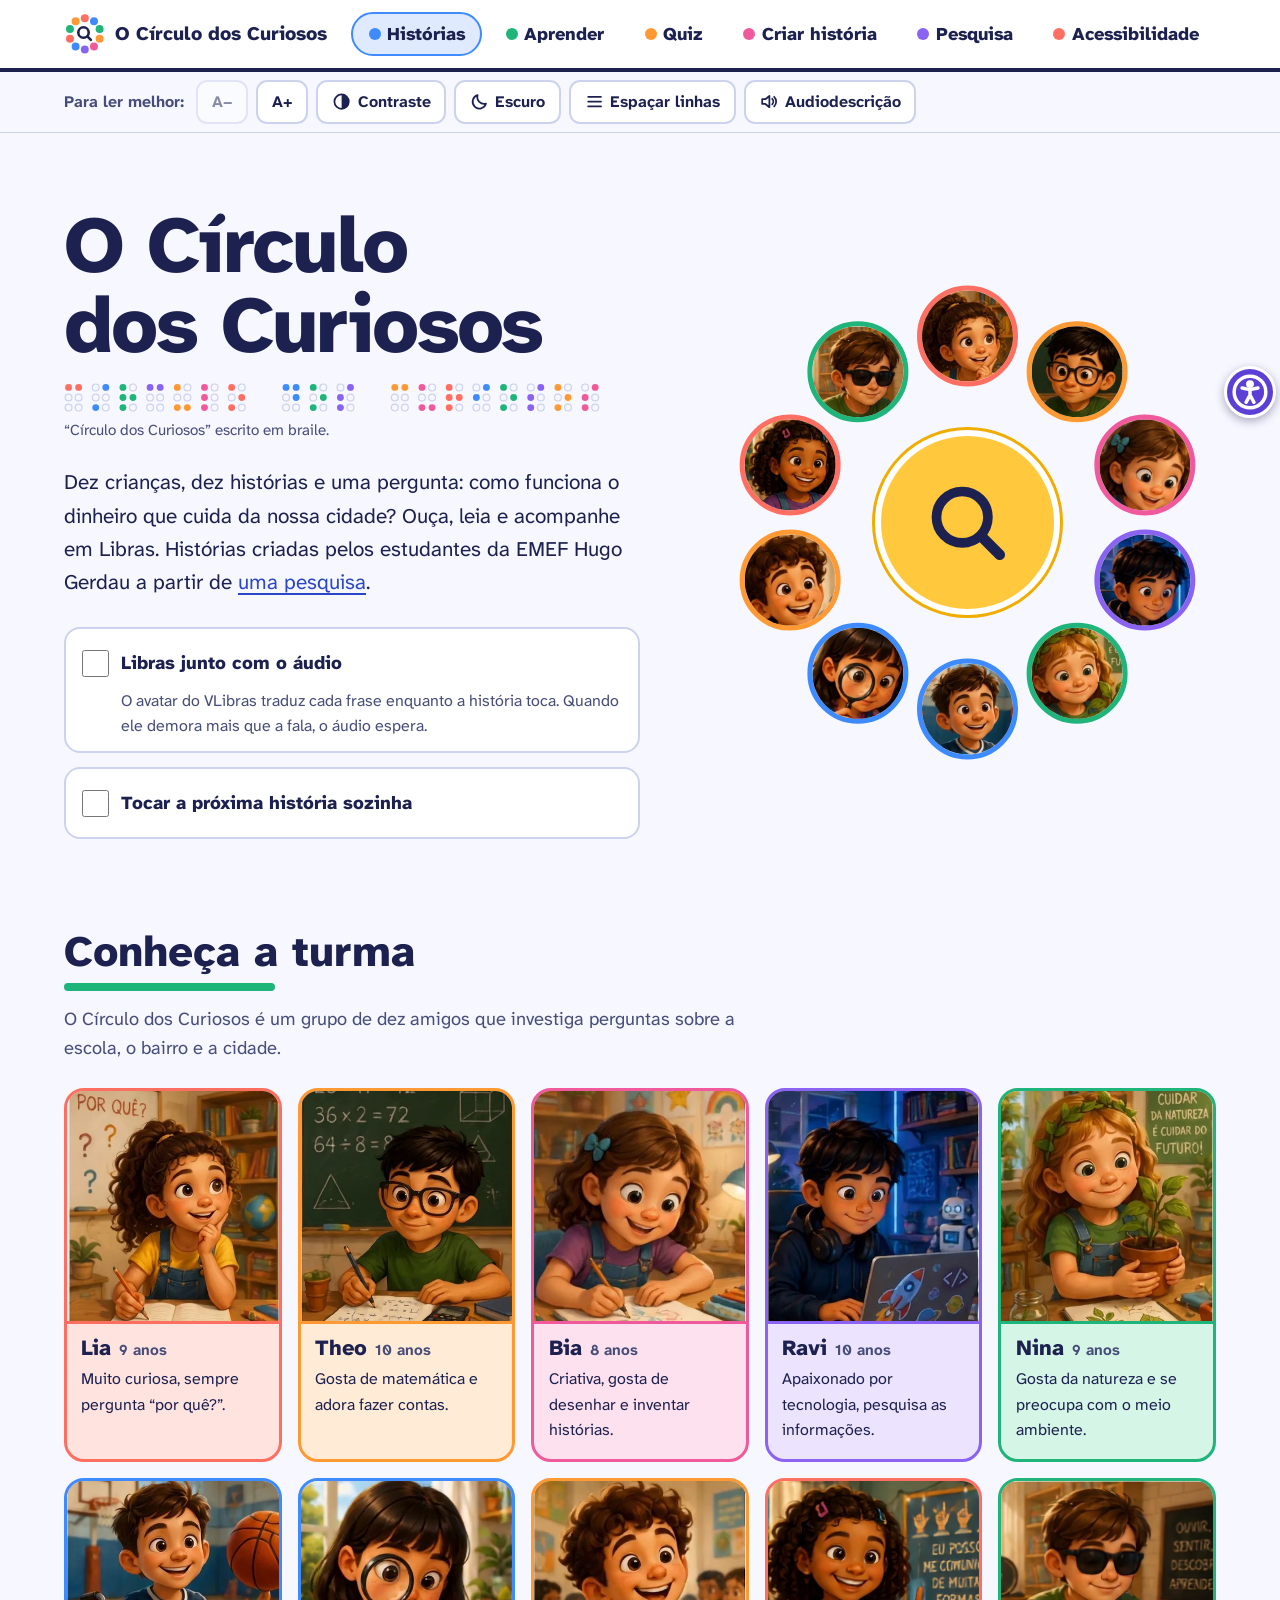
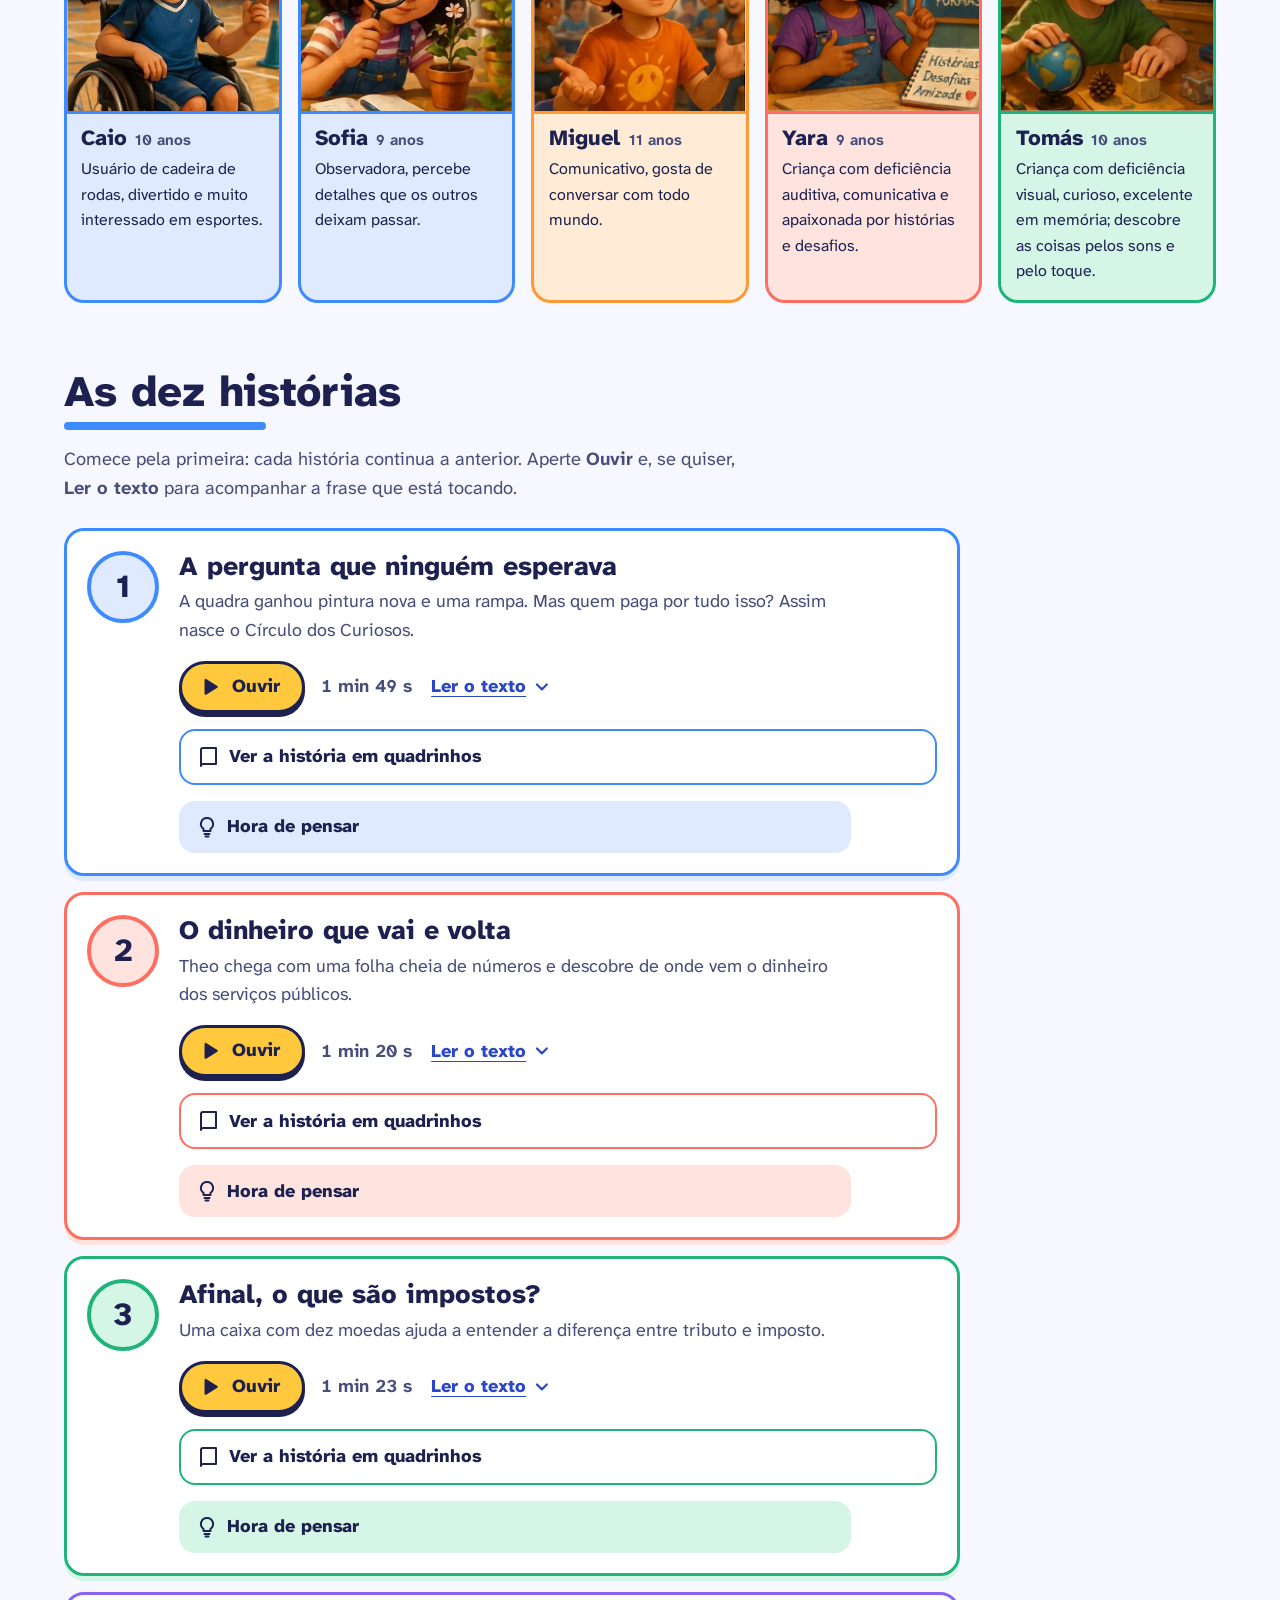
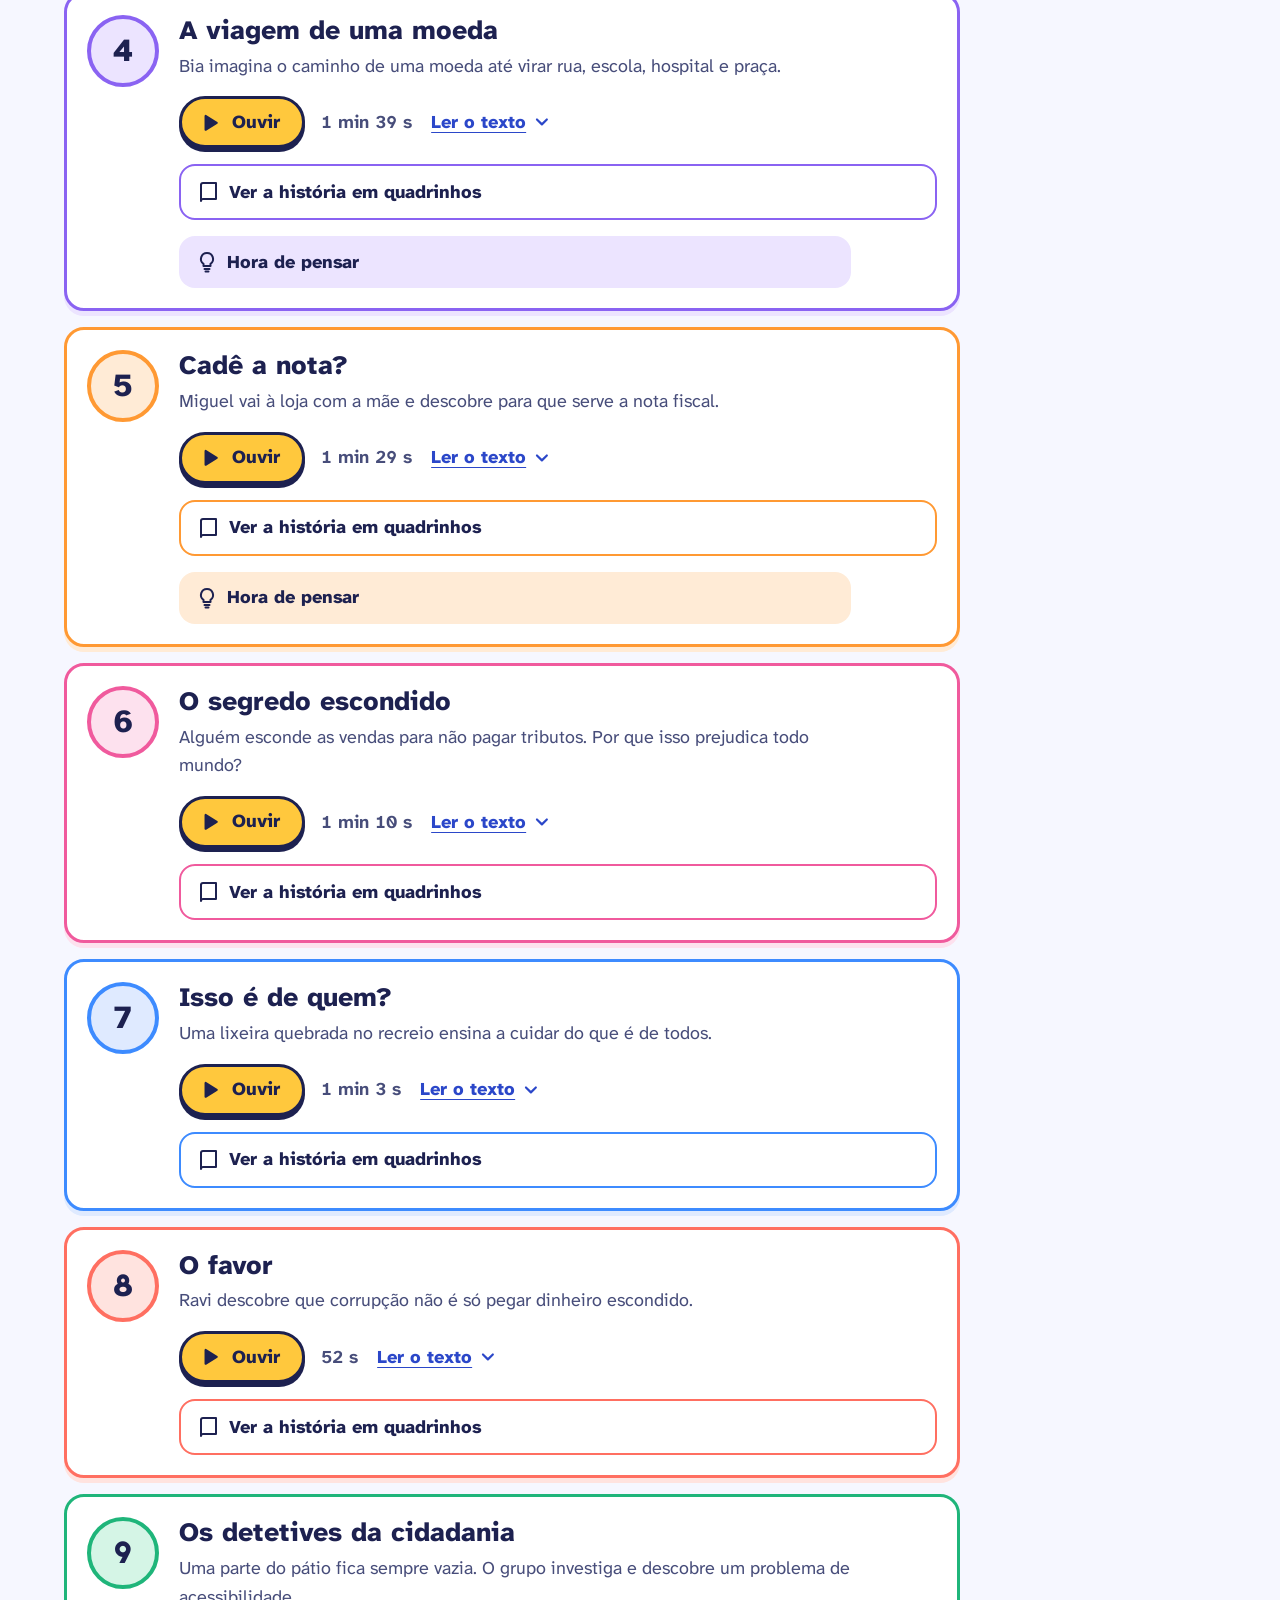
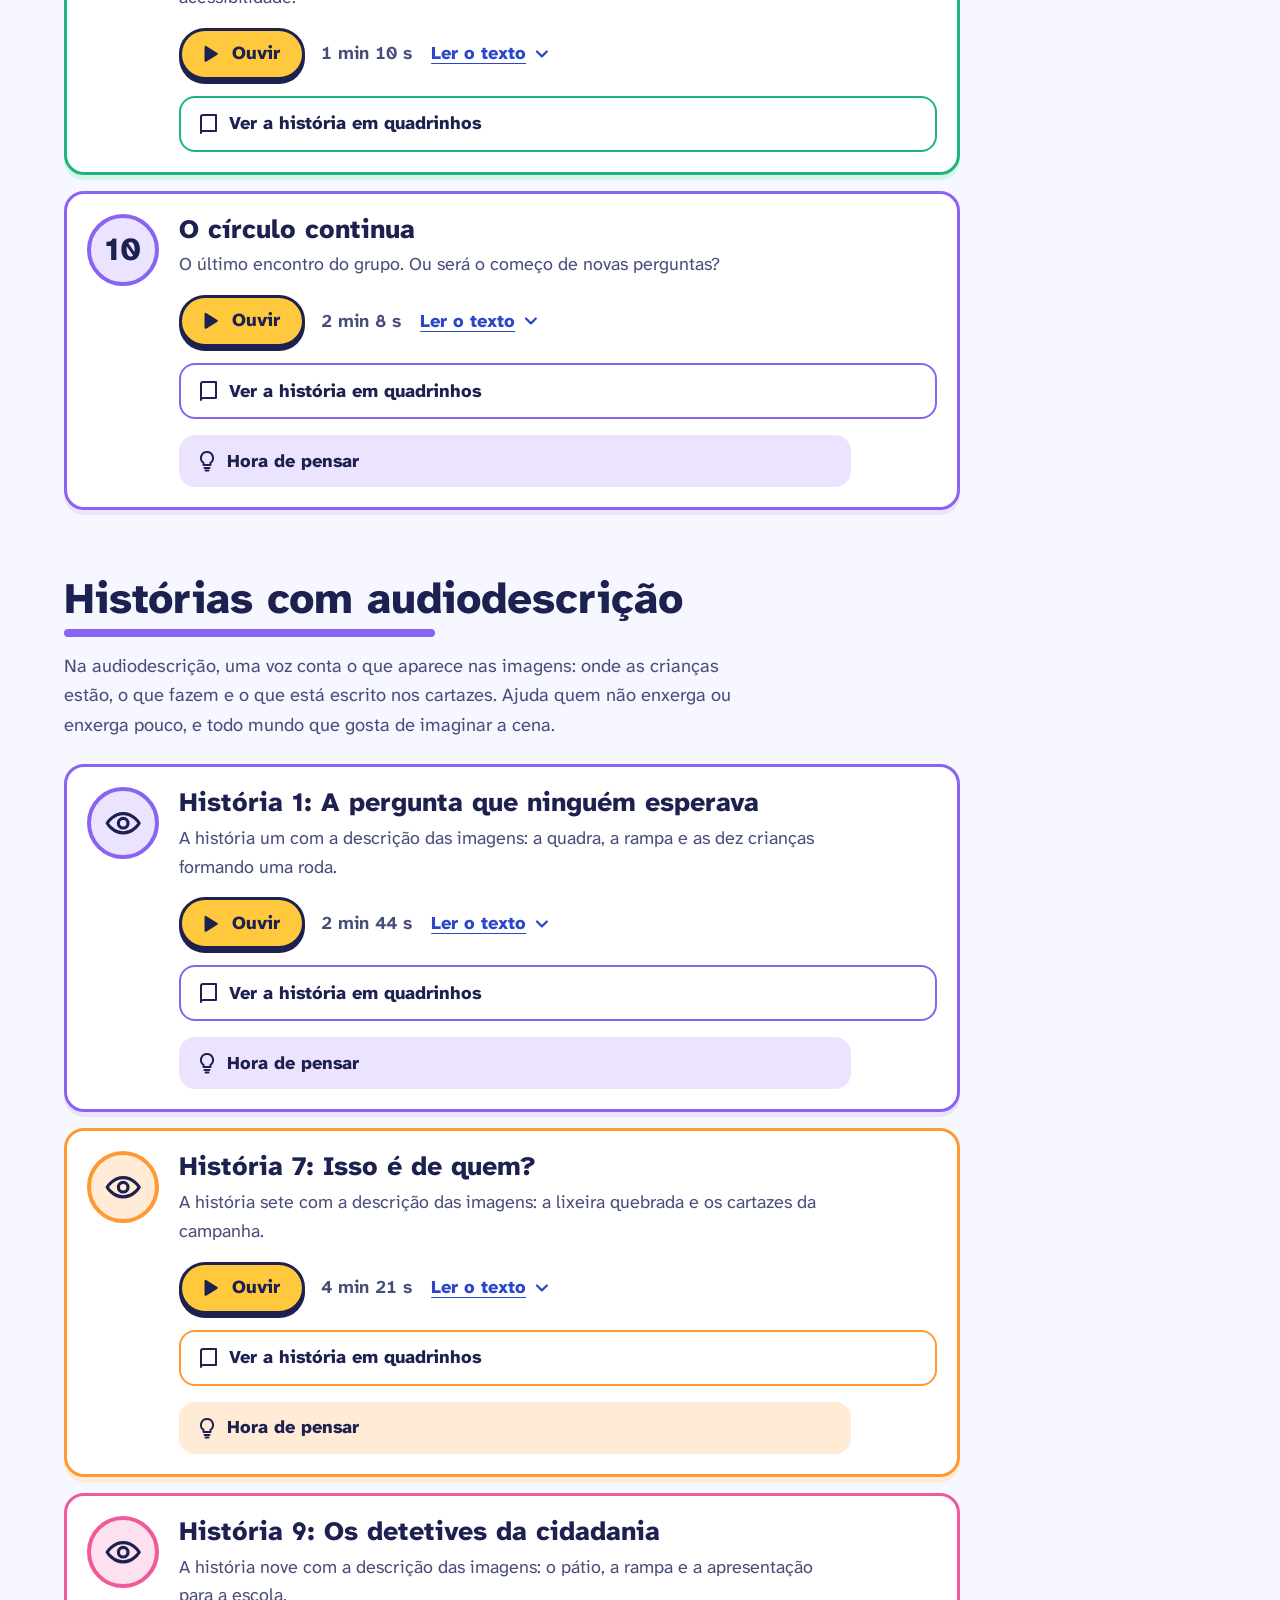
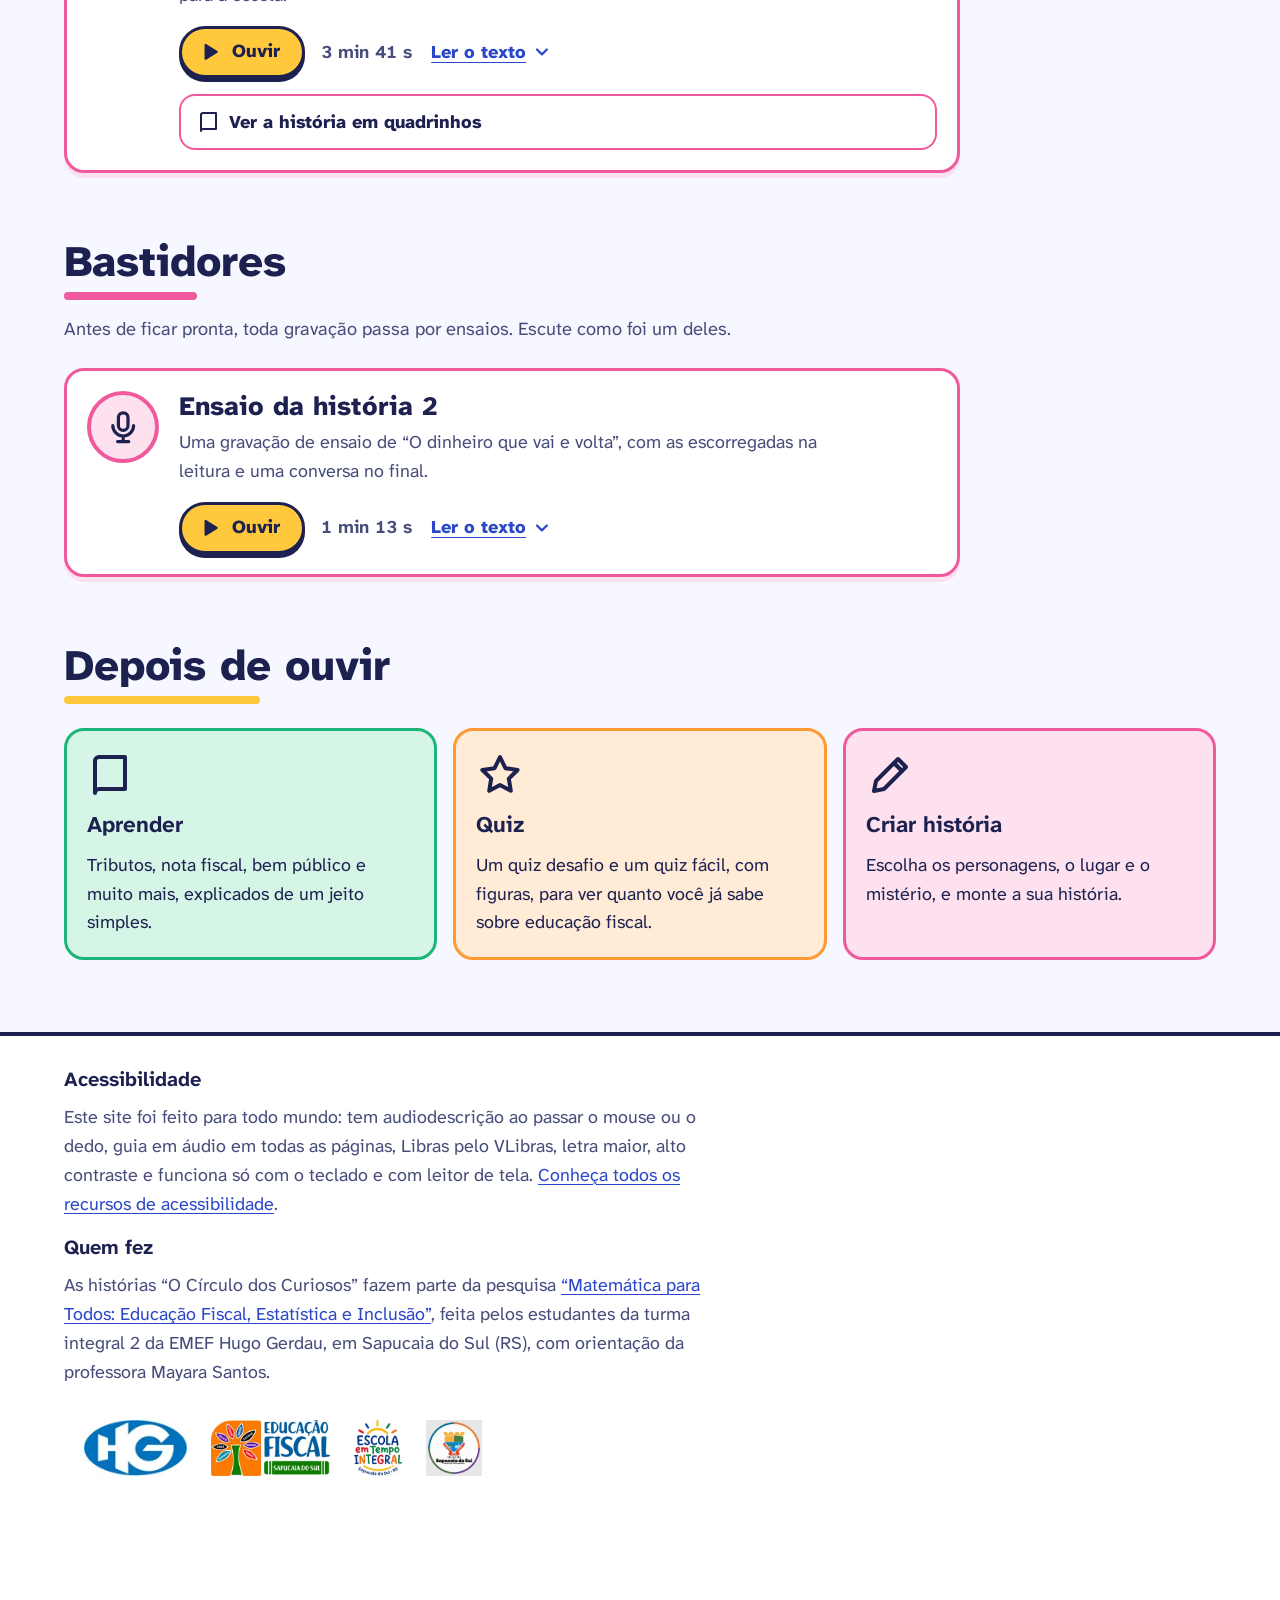
==== commit a2e8641f: "Roda das crianças: cada rosto leva ao cartão da criança - Os dez rostos da roda viram links ("Conheç" ====
--- a/index.html
+++ b/index.html
@@ -46,7 +46,7 @@
     <p>Um áudio que conta o que tem nesta página e onde fica cada coisa. Você pode fechar o painel e continuar ouvindo.</p>
     <ul class="lista lista-ad">
 <li>
-<article class="historia cor-roxo" id="audiodescricao-pagina" aria-labelledby="titulo-audiodescricao-pagina" data-titulo="Guia em áudio da página Histórias (página inicial)" data-duracao="352.81">
+<article class="historia cor-roxo" id="audiodescricao-pagina" aria-labelledby="titulo-audiodescricao-pagina" data-titulo="Guia em áudio da página Histórias (página inicial)" data-duracao="366.83">
   <div class="numero" aria-hidden="true"><svg class="icone-svg" viewBox="0 0 24 24" aria-hidden="true" focusable="false" fill="none" stroke="currentColor" stroke-width="2" stroke-linecap="round" stroke-linejoin="round"><path d="M4 15v-3a8 8 0 0 1 16 0v3"/><rect x="3" y="14" width="4" height="6" rx="1.5"/><rect x="17" y="14" width="4" height="6" rx="1.5"/></svg></div>
   <div class="corpo">
     <h3 id="titulo-audiodescricao-pagina">Guia da página Histórias (página inicial)</h3>
@@ -57,13 +57,13 @@
     </audio>
     <div class="acoes sem-js-oculto">
       <button type="button" class="botao-tocar" data-estado="parado" aria-label="Ouvir: Guia em áudio da página Histórias (página inicial)"><svg class="icone-tocar" viewBox="0 0 24 24" aria-hidden="true" focusable="false"><path fill="currentColor" d="M8 5.5v13a1 1 0 0 0 1.5.86l10.5-6.5a1 1 0 0 0 0-1.72L9.5 4.64A1 1 0 0 0 8 5.5z"/></svg><svg class="icone-pausar" viewBox="0 0 24 24" aria-hidden="true" focusable="false"><rect fill="currentColor" x="6" y="5" width="4.2" height="14" rx="1"/><rect fill="currentColor" x="13.8" y="5" width="4.2" height="14" rx="1"/></svg><span class="rotulo">Ouvir</span></button>
-      <span class="duracao"><span aria-hidden="true">5 min 53 s</span><span class="so-leitor">Duração: 5 minutos e 53 segundos</span></span>
+      <span class="duracao"><span aria-hidden="true">6 min 7 s</span><span class="so-leitor">Duração: 6 minutos e 7 segundos</span></span>
       <button type="button" class="botao-texto" aria-expanded="false" aria-controls="texto-audiodescricao-pagina"><span class="rotulo">Ler o texto</span><span class="so-leitor"> de Guia em áudio da página Histórias (página inicial)</span><svg viewBox="0 0 24 24" aria-hidden="true" focusable="false"><path fill="none" stroke="currentColor" stroke-width="2.6" stroke-linecap="round" stroke-linejoin="round" d="M6 9l6 6 6-6"/></svg></button>
     </div>
     <div class="player" hidden>
       <div class="barra">
-        <input type="range" class="posicao" min="0" max="353" step="1" value="0" aria-label="Posição em Guia em áudio da página Histórias (página inicial)">
-        <span class="tempo" aria-hidden="true">0:00 / 5:52</span>
+        <input type="range" class="posicao" min="0" max="367" step="1" value="0" aria-label="Posição em Guia em áudio da página Histórias (página inicial)">
+        <span class="tempo" aria-hidden="true">0:00 / 6:06</span>
       </div>
       <p class="situacao-libras" hidden></p>
       <div class="ajustes">
@@ -79,7 +79,7 @@
         <a class="botao-opcao" href="audios/audiodescricao-index.mp3" download>Baixar áudio<span class="so-leitor"> de Guia em áudio da página Histórias (página inicial)</span></a>
       </div>
     </div>
-    <div class="texto" id="texto-audiodescricao-pagina" role="region" aria-label="Texto de Guia em áudio da página Histórias (página inicial)" tabindex="0" hidden><p><span class="trecho" data-inicio="0.3" data-fim="4.68">Guia em áudio da página inicial do site O Círculo dos Curiosos.</span> <span class="trecho" data-inicio="5.43" data-fim="10.19">Este guia conta o que tem na página, onde fica cada coisa e como chegar até ela.</span> <span class="trecho" data-inicio="10.94" data-fim="13.13">Como andar pela página.</span> <span class="trecho" data-inicio="13.48" data-fim="20.19">No computador, a tecla Tab leva para o próximo botão ou link, e Shift com Tab volta para o anterior.</span> <span class="trecho" data-inicio="20.54" data-fim="25.62">A tecla Enter, ou a barra de espaço, aperta o botão onde você está.</span> <span class="trecho" data-inicio="25.97" data-fim="31.5">Se você usa leitor de tela, aperte a tecla H para pular de título em título.</span></p><p><span class="trecho" data-inicio="31.85" data-fim="39.53">Se você não usa leitor de tela, ative a audiodescrição: segure as teclas Alt e Shift e aperte a letra D.</span> <span class="trecho" data-inicio="39.88" data-fim="49.14">Com ela ativada, passe o mouse ou o dedo sobre a tela, ou use a tecla Tab, e o site fala onde você está e o que acontece ao clicar.</span> <span class="trecho" data-inicio="49.49" data-fim="54.24">No celular, um toque fala o que é, e o segundo toque clica.</span> <span class="trecho" data-inicio="54.99" data-fim="56.91">Como a página é.</span> <span class="trecho" data-inicio="57.26" data-fim="66.99">O site é colorido, com fundo claro, letras azul-escuras e detalhes em amarelo, azul, verde, coral, roxo, laranja e rosa.</span></p><p><span class="trecho" data-inicio="67.74" data-fim="71.2">A parte de cima é igual em todas as páginas.</span> <span class="trecho" data-inicio="71.55" data-fim="81.22">Os três primeiros itens são atalhos que só aparecem quando recebem o foco: Ouvir o guia em áudio desta página, Ativar a audiodescrição e Pular para o conteúdo.</span> <span class="trecho" data-inicio="81.57" data-fim="84.55">Logo depois vem o botão Acessibilidade.</span> <span class="trecho" data-inicio="84.9" data-fim="89.46">Ele fica sempre no lado direito da tela, um pouco acima do meio.</span> <span class="trecho" data-inicio="89.81" data-fim="94.48">É redondo e roxo, com o desenho de uma pessoa de braços abertos.</span> <span class="trecho" data-inicio="94.83" data-fim="102.48">Ele abre o painel de acessibilidade, onde ficam o botão Ativar a audiodescrição, este guia em áudio e o VLibras.</span></p><p><span class="trecho" data-inicio="102.83" data-fim="105.83">Para fechar o painel, aperte Esc.</span> <span class="trecho" data-inicio="106.18" data-fim="109.8">Se você fechar o painel, o guia continua tocando.</span> <span class="trecho" data-inicio="110.15" data-fim="123.66">Depois vem o cabeçalho, com o link O Círculo dos Curiosos, no canto de cima, à esquerda, e o menu com seis links: Histórias, Aprender, Quiz, Criar história, Pesquisa e Acessibilidade.</span> <span class="trecho" data-inicio="124.01" data-fim="133.6">Embaixo do menu fica a faixa Para ler melhor, com os botões para diminuir e aumentar a letra, Contraste, Escuro, Espaçar linhas e Audiodescrição.</span></p><p><span class="trecho" data-inicio="134.35" data-fim="141.14">O conteúdo principal começa com o título O Círculo dos Curiosos, em letras grandes, do lado esquerdo.</span> <span class="trecho" data-inicio="141.49" data-fim="148.29">Embaixo dele, o mesmo nome aparece escrito em braile, com pontinhos coloridos, só como enfeite.</span> <span class="trecho" data-inicio="148.64" data-fim="162.58">Em seguida há um texto de apresentação, com um link para a pesquisa, e duas caixas de marcar: Libras junto com o áudio, que faz o avatar do VLibras traduzir as histórias frase por frase, e Tocar a próxima história sozinha.</span></p><p><span class="trecho" data-inicio="162.93" data-fim="175.97">Do lado direito, ou acima do título, no celular, há uma ilustração com as dez crianças da turma em roda, cada uma dentro de um círculo colorido, com uma lupa grande no meio, sobre um círculo amarelo.</span> <span class="trecho" data-inicio="176.72" data-fim="179.35">O próximo título é Conheça a turma.</span> <span class="trecho" data-inicio="179.7" data-fim="189.73">São dez cartões, um para cada criança, cada um com uma ilustração colorida, no estilo de desenho animado, o nome, a idade e o jeito de ser.</span> <span class="trecho" data-inicio="190.08" data-fim="196.72">Lia, nove anos, tem cabelo castanho cacheado e escreve num caderno, com a mão no queixo.</span></p><p><span class="trecho" data-inicio="197.07" data-fim="202.04">Theo, dez anos, usa óculos e faz contas ao lado de uma calculadora.</span> <span class="trecho" data-inicio="202.39" data-fim="208.36">Bia, oito anos, usa uma presilha azul no cabelo e desenha com lápis de cor.</span> <span class="trecho" data-inicio="208.71" data-fim="214.61">Ravi, dez anos, tem fones no pescoço e mexe num notebook com um adesivo de foguete.</span> <span class="trecho" data-inicio="214.96" data-fim="221.04">Nina, nove anos, é ruiva, usa uma coroa de folhas e segura um vaso com uma planta.</span> <span class="trecho" data-inicio="221.39" data-fim="228.06">Caio, dez anos, está na sua cadeira de rodas, numa quadra, girando uma bola de basquete no dedo.</span></p><p><span class="trecho" data-inicio="228.41" data-fim="232.8">Sofia, nove anos, olha uma flor através de uma lupa.</span> <span class="trecho" data-inicio="233.15" data-fim="240.52">Miguel, onze anos, tem cabelo cacheado, usa uma camiseta laranja com um sol e conversa gesticulando.</span> <span class="trecho" data-inicio="240.87" data-fim="248.87">Yara, nove anos, tem deficiência auditiva e faz sinais com as mãos, na frente de um cartaz com mãos em Libras.</span> <span class="trecho" data-inicio="249.22" data-fim="257.12">Tomás, dez anos, tem deficiência visual, usa óculos escuros e toca um globo terrestre e pequenos objetos.</span> <span class="trecho" data-inicio="257.87" data-fim="260.98">Depois vem o título As dez histórias.</span></p><p><span class="trecho" data-inicio="261.33" data-fim="269.36">Cada história é um cartão, com o número dentro de um círculo colorido, à esquerda, e o nome da história, que também é um título.</span> <span class="trecho" data-inicio="269.71" data-fim="284.75">Dentro de cada cartão, os botões aparecem nesta ordem: Ouvir, que começa a história, Ler o texto, que mostra a história escrita e marca a frase que está tocando, Ver a história em quadrinhos e Hora de pensar, com perguntas para conversar.</span> <span class="trecho" data-inicio="285.1" data-fim="299.38">Quando a história começa, o botão Ouvir vira Pausar e aparecem mais controles: uma barra de posição, que anda com as setas do teclado, os botões para voltar e avançar dez segundos, a escolha da velocidade e o link Baixar áudio.</span></p><p><span class="trecho" data-inicio="299.73" data-fim="304.53">Com o foco dentro de uma história, a tecla K também toca e pausa.</span> <span class="trecho" data-inicio="305.28" data-fim="308.89">Depois das dez histórias vêm mais dois títulos.</span> <span class="trecho" data-inicio="309.24" data-fim="314.34">Histórias com audiodescrição tem três histórias com a descrição das imagens.</span> <span class="trecho" data-inicio="314.69" data-fim="317.66">Bastidores tem um ensaio da gravação.</span> <span class="trecho" data-inicio="318.01" data-fim="321.47">Os botões são os mesmos das outras histórias.</span> <span class="trecho" data-inicio="321.82" data-fim="328.54">O último título é Depois de ouvir, com três links grandes: Aprender, Quiz e Criar história.</span> <span class="trecho" data-inicio="329.29" data-fim="337.96">No fim da página fica o rodapé, com o link Conheça todos os recursos de acessibilidade e as informações sobre quem fez o projeto.</span></p><p><span class="trecho" data-inicio="338.31" data-fim="348.01">No lado direito da tela, logo abaixo do botão Acessibilidade, fica o botão azul do VLibras, que abre um avatar para traduzir o site para Libras.</span> <span class="trecho" data-inicio="348.36" data-fim="352.06">Com o teclado, ele é o último item da página.</span></p><p class="aviso">Texto do guia em áudio desta página.</p></div>
+    <div class="texto" id="texto-audiodescricao-pagina" role="region" aria-label="Texto de Guia em áudio da página Histórias (página inicial)" tabindex="0" hidden><p><span class="trecho" data-inicio="0.3" data-fim="4.75">Guia em áudio da página inicial do site O Círculo dos Curiosos.</span> <span class="trecho" data-inicio="5.5" data-fim="10.37">Este guia conta o que tem na página, onde fica cada coisa e como chegar até ela.</span> <span class="trecho" data-inicio="11.12" data-fim="13.2">Como andar pela página.</span> <span class="trecho" data-inicio="13.55" data-fim="20.33">No computador, a tecla Tab leva para o próximo botão ou link, e Shift com Tab volta para o anterior.</span> <span class="trecho" data-inicio="20.68" data-fim="25.78">A tecla Enter, ou a barra de espaço, aperta o botão onde você está.</span> <span class="trecho" data-inicio="26.13" data-fim="31.55">Se você usa leitor de tela, aperte a tecla H para pular de título em título.</span></p><p><span class="trecho" data-inicio="31.9" data-fim="39.64">Se você não usa leitor de tela, ative a audiodescrição: segure as teclas Alt e Shift e aperte a letra D.</span> <span class="trecho" data-inicio="39.99" data-fim="49.25">Com ela ativada, passe o mouse ou o dedo sobre a tela, ou use a tecla Tab, e o site fala onde você está e o que acontece ao clicar.</span> <span class="trecho" data-inicio="49.6" data-fim="54.51">No celular, um toque fala o que é, e o segundo toque clica.</span> <span class="trecho" data-inicio="55.26" data-fim="57.06">Como a página é.</span> <span class="trecho" data-inicio="57.41" data-fim="67.51">O site é colorido, com fundo claro, letras azul-escuras e detalhes em amarelo, azul, verde, coral, roxo, laranja e rosa.</span></p><p><span class="trecho" data-inicio="68.26" data-fim="71.6">A parte de cima é igual em todas as páginas.</span> <span class="trecho" data-inicio="71.95" data-fim="81.69">Os três primeiros itens são atalhos que só aparecem quando recebem o foco: Ouvir o guia em áudio desta página, Ativar a audiodescrição e Pular para o conteúdo.</span> <span class="trecho" data-inicio="82.04" data-fim="85.05">Logo depois vem o botão Acessibilidade.</span> <span class="trecho" data-inicio="85.4" data-fim="90.14">Ele fica sempre no lado direito da tela, um pouco acima do meio.</span> <span class="trecho" data-inicio="90.49" data-fim="95.11">É redondo e roxo, com o desenho de uma pessoa de braços abertos.</span> <span class="trecho" data-inicio="95.46" data-fim="103.33">Ele abre o painel de acessibilidade, onde ficam o botão Ativar a audiodescrição, este guia em áudio e o VLibras.</span></p><p><span class="trecho" data-inicio="103.68" data-fim="106.6">Para fechar o painel, aperte Esc.</span> <span class="trecho" data-inicio="106.95" data-fim="110.74">Se você fechar o painel, o guia continua tocando.</span> <span class="trecho" data-inicio="111.09" data-fim="124.81">Depois vem o cabeçalho, com o link O Círculo dos Curiosos, no canto de cima, à esquerda, e o menu com seis links: Histórias, Aprender, Quiz, Criar história, Pesquisa e Acessibilidade.</span> <span class="trecho" data-inicio="125.16" data-fim="134.59">Embaixo do menu fica a faixa Para ler melhor, com os botões para diminuir e aumentar a letra, Contraste, Escuro, Espaçar linhas e Audiodescrição.</span></p><p><span class="trecho" data-inicio="135.34" data-fim="142.37">O conteúdo principal começa com o título O Círculo dos Curiosos, em letras grandes, do lado esquerdo.</span> <span class="trecho" data-inicio="142.72" data-fim="149.5">Embaixo dele, o mesmo nome aparece escrito em braile, com pontinhos coloridos, só como enfeite.</span> <span class="trecho" data-inicio="149.85" data-fim="163.66">Em seguida há um texto de apresentação, com um link para a pesquisa, e duas caixas de marcar: Libras junto com o áudio, que faz o avatar do VLibras traduzir as histórias frase por frase, e Tocar a próxima história sozinha.</span></p><p><span class="trecho" data-inicio="164.01" data-fim="177.3">Do lado direito, ou acima do título, no celular, há uma ilustração com as dez crianças da turma em roda, cada uma dentro de um círculo colorido, com uma lupa grande no meio, sobre um círculo amarelo.</span> <span class="trecho" data-inicio="177.65" data-fim="184.72">Cada rosto da roda é um link: clicando nele, você vai direto para o cartão daquela criança, em Conheça a turma.</span> <span class="trecho" data-inicio="185.07" data-fim="189.87">Com o teclado, os dez rostos vêm logo depois das duas caixas de marcar.</span></p><p><span class="trecho" data-inicio="190.62" data-fim="193.21">O próximo título é Conheça a turma.</span> <span class="trecho" data-inicio="193.56" data-fim="203.45">São dez cartões, um para cada criança, cada um com uma ilustração colorida, no estilo de desenho animado, o nome, a idade e o jeito de ser.</span> <span class="trecho" data-inicio="203.8" data-fim="210.32">Lia, nove anos, tem cabelo castanho cacheado e escreve num caderno, com a mão no queixo.</span> <span class="trecho" data-inicio="210.67" data-fim="215.78">Theo, dez anos, usa óculos e faz contas ao lado de uma calculadora.</span> <span class="trecho" data-inicio="216.13" data-fim="221.81">Bia, oito anos, usa uma presilha azul no cabelo e desenha com lápis de cor.</span></p><p><span class="trecho" data-inicio="222.16" data-fim="228.06">Ravi, dez anos, tem fones no pescoço e mexe num notebook com um adesivo de foguete.</span> <span class="trecho" data-inicio="228.41" data-fim="234.42">Nina, nove anos, é ruiva, usa uma coroa de folhas e segura um vaso com uma planta.</span> <span class="trecho" data-inicio="234.77" data-fim="241.27">Caio, dez anos, está na sua cadeira de rodas, numa quadra, girando uma bola de basquete no dedo.</span> <span class="trecho" data-inicio="241.62" data-fim="246.08">Sofia, nove anos, olha uma flor através de uma lupa.</span> <span class="trecho" data-inicio="246.43" data-fim="253.98">Miguel, onze anos, tem cabelo cacheado, usa uma camiseta laranja com um sol e conversa gesticulando.</span></p><p><span class="trecho" data-inicio="254.33" data-fim="262.22">Yara, nove anos, tem deficiência auditiva e faz sinais com as mãos, na frente de um cartaz com mãos em Libras.</span> <span class="trecho" data-inicio="262.57" data-fim="270.28">Tomás, dez anos, tem deficiência visual, usa óculos escuros e toca um globo terrestre e pequenos objetos.</span> <span class="trecho" data-inicio="271.03" data-fim="274.14">Depois vem o título As dez histórias.</span> <span class="trecho" data-inicio="274.49" data-fim="282.62">Cada história é um cartão, com o número dentro de um círculo colorido, à esquerda, e o nome da história, que também é um título.</span> <span class="trecho" data-inicio="282.97" data-fim="298.36">Dentro de cada cartão, os botões aparecem nesta ordem: Ouvir, que começa a história, Ler o texto, que mostra a história escrita e marca a frase que está tocando, Ver a história em quadrinhos e Hora de pensar, com perguntas para conversar.</span></p><p><span class="trecho" data-inicio="298.71" data-fim="313.03">Quando a história começa, o botão Ouvir vira Pausar e aparecem mais controles: uma barra de posição, que anda com as setas do teclado, os botões para voltar e avançar dez segundos, a escolha da velocidade e o link Baixar áudio.</span> <span class="trecho" data-inicio="313.38" data-fim="318.36">Com o foco dentro de uma história, a tecla K também toca e pausa.</span> <span class="trecho" data-inicio="319.11" data-fim="322.77">Depois das dez histórias vêm mais dois títulos.</span> <span class="trecho" data-inicio="323.12" data-fim="328.16">Histórias com audiodescrição tem três histórias com a descrição das imagens.</span></p><p><span class="trecho" data-inicio="328.51" data-fim="331.43">Bastidores tem um ensaio da gravação.</span> <span class="trecho" data-inicio="331.78" data-fim="335.19">Os botões são os mesmos das outras histórias.</span> <span class="trecho" data-inicio="335.54" data-fim="342.49">O último título é Depois de ouvir, com três links grandes: Aprender, Quiz e Criar história.</span> <span class="trecho" data-inicio="343.24" data-fim="352.13">No fim da página fica o rodapé, com o link Conheça todos os recursos de acessibilidade e as informações sobre quem fez o projeto.</span> <span class="trecho" data-inicio="352.48" data-fim="361.98">No lado direito da tela, logo abaixo do botão Acessibilidade, fica o botão azul do VLibras, que abre um avatar para traduzir o site para Libras.</span></p><p><span class="trecho" data-inicio="362.33" data-fim="366.08">Com o teclado, ele é o último item da página.</span></p><p class="aviso">Texto do guia em áudio desta página.</p></div>
     
     
   </div>
@@ -157,13 +157,13 @@
         </div>
       </div>
       </div>
-      <div class="roda"><div class="roda-fotos" role="img" aria-label="As dez crianças do Círculo dos Curiosos em roda: Lia, Theo, Bia, Ravi, Nina, Caio, Sofia, Miguel, Yara e Tomás."><div class="roda-centro"><svg class="roda-lupa" viewBox="0 0 100 100" aria-hidden="true" focusable="false"><circle cx="45" cy="45" r="24" fill="none" stroke="currentColor" stroke-width="9"/><path d="M63 63 L80 80" stroke="currentColor" stroke-width="10" stroke-linecap="round"/></svg></div><img class="roda-rosto cor-coral" src="imagens/personagens/lia-rosto.webp" alt="" width="260" height="260" style="--a:0deg; --i:0"><img class="roda-rosto cor-laranja" src="imagens/personagens/theo-rosto.webp" alt="" width="260" height="260" style="--a:36deg; --i:1"><img class="roda-rosto cor-rosa" src="imagens/personagens/bia-rosto.webp" alt="" width="260" height="260" style="--a:72deg; --i:2"><img class="roda-rosto cor-roxo" src="imagens/personagens/ravi-rosto.webp" alt="" width="260" height="260" style="--a:108deg; --i:3"><img class="roda-rosto cor-verde" src="imagens/personagens/nina-rosto.webp" alt="" width="260" height="260" style="--a:144deg; --i:4"><img class="roda-rosto cor-azul" src="imagens/personagens/caio-rosto.webp" alt="" width="260" height="260" style="--a:180deg; --i:5"><img class="roda-rosto cor-azul" src="imagens/personagens/sofia-rosto.webp" alt="" width="260" height="260" style="--a:216deg; --i:6"><img class="roda-rosto cor-laranja" src="imagens/personagens/miguel-rosto.webp" alt="" width="260" height="260" style="--a:252deg; --i:7"><img class="roda-rosto cor-coral" src="imagens/personagens/yara-rosto.webp" alt="" width="260" height="260" style="--a:288deg; --i:8"><img class="roda-rosto cor-verde" src="imagens/personagens/tomas-rosto.webp" alt="" width="260" height="260" style="--a:324deg; --i:9"></div></div>
+      <div class="roda"><nav class="roda-fotos" aria-label="As dez crianças do Círculo dos Curiosos, em roda"><div class="roda-centro" aria-hidden="true"><svg class="roda-lupa" viewBox="0 0 100 100" aria-hidden="true" focusable="false"><circle cx="45" cy="45" r="24" fill="none" stroke="currentColor" stroke-width="9"/><path d="M63 63 L80 80" stroke="currentColor" stroke-width="10" stroke-linecap="round"/></svg></div><ul><li><a class="roda-rosto cor-coral" href="#personagem-lia" aria-label="Conheça a Lia" style="--a:0deg; --i:0"><img src="imagens/personagens/lia-rosto.webp" alt="" width="260" height="260"><span class="roda-nome" aria-hidden="true">Lia</span></a></li><li><a class="roda-rosto cor-laranja" href="#personagem-theo" aria-label="Conheça o Theo" style="--a:36deg; --i:1"><img src="imagens/personagens/theo-rosto.webp" alt="" width="260" height="260"><span class="roda-nome" aria-hidden="true">Theo</span></a></li><li><a class="roda-rosto cor-rosa" href="#personagem-bia" aria-label="Conheça a Bia" style="--a:72deg; --i:2"><img src="imagens/personagens/bia-rosto.webp" alt="" width="260" height="260"><span class="roda-nome" aria-hidden="true">Bia</span></a></li><li><a class="roda-rosto cor-roxo" href="#personagem-ravi" aria-label="Conheça o Ravi" style="--a:108deg; --i:3"><img src="imagens/personagens/ravi-rosto.webp" alt="" width="260" height="260"><span class="roda-nome" aria-hidden="true">Ravi</span></a></li><li><a class="roda-rosto cor-verde" href="#personagem-nina" aria-label="Conheça a Nina" style="--a:144deg; --i:4"><img src="imagens/personagens/nina-rosto.webp" alt="" width="260" height="260"><span class="roda-nome" aria-hidden="true">Nina</span></a></li><li><a class="roda-rosto cor-azul" href="#personagem-caio" aria-label="Conheça o Caio" style="--a:180deg; --i:5"><img src="imagens/personagens/caio-rosto.webp" alt="" width="260" height="260"><span class="roda-nome" aria-hidden="true">Caio</span></a></li><li><a class="roda-rosto cor-azul" href="#personagem-sofia" aria-label="Conheça a Sofia" style="--a:216deg; --i:6"><img src="imagens/personagens/sofia-rosto.webp" alt="" width="260" height="260"><span class="roda-nome" aria-hidden="true">Sofia</span></a></li><li><a class="roda-rosto cor-laranja" href="#personagem-miguel" aria-label="Conheça o Miguel" style="--a:252deg; --i:7"><img src="imagens/personagens/miguel-rosto.webp" alt="" width="260" height="260"><span class="roda-nome" aria-hidden="true">Miguel</span></a></li><li><a class="roda-rosto cor-coral" href="#personagem-yara" aria-label="Conheça a Yara" style="--a:288deg; --i:8"><img src="imagens/personagens/yara-rosto.webp" alt="" width="260" height="260"><span class="roda-nome" aria-hidden="true">Yara</span></a></li><li><a class="roda-rosto cor-verde" href="#personagem-tomas" aria-label="Conheça o Tomás" style="--a:324deg; --i:9"><img src="imagens/personagens/tomas-rosto.webp" alt="" width="260" height="260"><span class="roda-nome" aria-hidden="true">Tomás</span></a></li></ul></nav></div>
     </section>
 
     <section class="secao cor-verde" id="personagens" aria-labelledby="h-personagens">
       <h2 class="titulo-secao" id="h-personagens">Conheça a turma</h2>
       <p class="descricao">O Círculo dos Curiosos é um grupo de dez amigos que investiga perguntas sobre a escola, o bairro e a cidade.</p>
-      <ul class="personagens"><li><div class="personagem cor-coral"><img class="foto-personagem" src="imagens/personagens/lia.webp" alt="Lia, menina de cabelo castanho cacheado, camiseta amarela e jardineira, com a mão no queixo, escrevendo num caderno. Atrás, um quadro com a pergunta “Por quê?”." width="375" height="483" loading="lazy"><div class="personagem-texto"><h3>Lia <span class="idade">9 anos</span></h3><p>Muito curiosa, sempre pergunta “por quê?”.</p></div></div></li><li><div class="personagem cor-laranja"><img class="foto-personagem" src="imagens/personagens/theo.webp" alt="Theo, menino de cabelo preto e óculos, camiseta verde, fazendo contas num caderno ao lado de uma calculadora. Atrás, um quadro-negro com contas e formas geométricas." width="399" height="479" loading="lazy"><div class="personagem-texto"><h3>Theo <span class="idade">10 anos</span></h3><p>Gosta de matemática e adora fazer contas.</p></div></div></li><li><div class="personagem cor-rosa"><img class="foto-personagem" src="imagens/personagens/bia.webp" alt="Bia, menina de cabelo castanho ondulado com uma presilha azul, blusa roxa, desenhando com lápis de cor." width="368" height="537" loading="lazy"><div class="personagem-texto"><h3>Bia <span class="idade">8 anos</span></h3><p>Criativa, gosta de desenhar e inventar histórias.</p></div></div></li><li><div class="personagem cor-roxo"><img class="foto-personagem" src="imagens/personagens/ravi.webp" alt="Ravi, menino de cabelo preto, moletom azul-escuro e fones no pescoço, usando um notebook com adesivo de foguete. Na estante, um robozinho." width="404" height="535" loading="lazy"><div class="personagem-texto"><h3>Ravi <span class="idade">10 anos</span></h3><p>Apaixonado por tecnologia, pesquisa as informações.</p></div></div></li><li><div class="personagem cor-verde"><img class="foto-personagem" src="imagens/personagens/nina.webp" alt="Nina, menina ruiva com uma coroa de folhas, segurando um vaso com uma planta. Atrás, um cartaz: “Cuidar da natureza é cuidar do futuro!”." width="376" height="504" loading="lazy"><div class="personagem-texto"><h3>Nina <span class="idade">9 anos</span></h3><p>Gosta da natureza e se preocupa com o meio ambiente.</p></div></div></li><li><div class="personagem cor-azul"><img class="foto-personagem" src="imagens/personagens/caio.webp" alt="Caio, menino de cabelo castanho e camiseta azul, sentado na cadeira de rodas numa quadra, girando uma bola de basquete no dedo." width="395" height="509" loading="lazy"><div class="personagem-texto"><h3>Caio <span class="idade">10 anos</span></h3><p>Usuário de cadeira de rodas, divertido e muito interessado em esportes.</p></div></div></li><li><div class="personagem cor-azul"><img class="foto-personagem" src="imagens/personagens/sofia.webp" alt="Sofia, menina de cabelo preto com franja, olhando uma flor com uma lupa, ao lado de um caderno aberto." width="368" height="465" loading="lazy"><div class="personagem-texto"><h3>Sofia <span class="idade">9 anos</span></h3><p>Observadora, percebe detalhes que os outros deixam passar.</p></div></div></li><li><div class="personagem cor-laranja"><img class="foto-personagem" src="imagens/personagens/miguel.webp" alt="Miguel, menino de cabelo cacheado e camiseta laranja com um sol, sorrindo e gesticulando enquanto conversa na sala de aula." width="359" height="465" loading="lazy"><div class="personagem-texto"><h3>Miguel <span class="idade">11 anos</span></h3><p>Comunicativo, gosta de conversar com todo mundo.</p></div></div></li><li><div class="personagem cor-coral"><img class="foto-personagem" src="imagens/personagens/yara.webp" alt="Yara, menina de pele negra e cabelo cacheado, blusa roxa, sorrindo e fazendo um sinal com as mãos. Atrás, um cartaz com mãos em Libras e a frase “Eu posso me comunicar de muitas formas!”." width="520" height="472" loading="lazy"><div class="personagem-texto"><h3>Yara <span class="idade">9 anos</span></h3><p>Criança com deficiência auditiva, comunicativa e apaixonada por histórias e desafios.</p></div></div></li><li><div class="personagem cor-verde"><img class="foto-personagem" src="imagens/personagens/tomas.webp" alt="Tomás, menino de cabelo castanho, óculos escuros e camiseta verde, tocando um globo terrestre e pequenos objetos na mesa. Atrás, um quadro: “Ouvir, sentir, descobrir, aprender!”." width="520" height="464" loading="lazy"><div class="personagem-texto"><h3>Tomás <span class="idade">10 anos</span></h3><p>Criança com deficiência visual, curioso, excelente em memória; descobre as coisas pelos sons e pelo toque.</p></div></div></li></ul>
+      <ul class="personagens"><li><div class="personagem cor-coral" id="personagem-lia" tabindex="-1"><img class="foto-personagem" src="imagens/personagens/lia.webp" alt="Lia, menina de cabelo castanho cacheado, camiseta amarela e jardineira, com a mão no queixo, escrevendo num caderno. Atrás, um quadro com a pergunta “Por quê?”." width="375" height="483" loading="lazy"><div class="personagem-texto"><h3>Lia <span class="idade">9 anos</span></h3><p>Muito curiosa, sempre pergunta “por quê?”.</p></div></div></li><li><div class="personagem cor-laranja" id="personagem-theo" tabindex="-1"><img class="foto-personagem" src="imagens/personagens/theo.webp" alt="Theo, menino de cabelo preto e óculos, camiseta verde, fazendo contas num caderno ao lado de uma calculadora. Atrás, um quadro-negro com contas e formas geométricas." width="399" height="479" loading="lazy"><div class="personagem-texto"><h3>Theo <span class="idade">10 anos</span></h3><p>Gosta de matemática e adora fazer contas.</p></div></div></li><li><div class="personagem cor-rosa" id="personagem-bia" tabindex="-1"><img class="foto-personagem" src="imagens/personagens/bia.webp" alt="Bia, menina de cabelo castanho ondulado com uma presilha azul, blusa roxa, desenhando com lápis de cor." width="368" height="537" loading="lazy"><div class="personagem-texto"><h3>Bia <span class="idade">8 anos</span></h3><p>Criativa, gosta de desenhar e inventar histórias.</p></div></div></li><li><div class="personagem cor-roxo" id="personagem-ravi" tabindex="-1"><img class="foto-personagem" src="imagens/personagens/ravi.webp" alt="Ravi, menino de cabelo preto, moletom azul-escuro e fones no pescoço, usando um notebook com adesivo de foguete. Na estante, um robozinho." width="404" height="535" loading="lazy"><div class="personagem-texto"><h3>Ravi <span class="idade">10 anos</span></h3><p>Apaixonado por tecnologia, pesquisa as informações.</p></div></div></li><li><div class="personagem cor-verde" id="personagem-nina" tabindex="-1"><img class="foto-personagem" src="imagens/personagens/nina.webp" alt="Nina, menina ruiva com uma coroa de folhas, segurando um vaso com uma planta. Atrás, um cartaz: “Cuidar da natureza é cuidar do futuro!”." width="376" height="504" loading="lazy"><div class="personagem-texto"><h3>Nina <span class="idade">9 anos</span></h3><p>Gosta da natureza e se preocupa com o meio ambiente.</p></div></div></li><li><div class="personagem cor-azul" id="personagem-caio" tabindex="-1"><img class="foto-personagem" src="imagens/personagens/caio.webp" alt="Caio, menino de cabelo castanho e camiseta azul, sentado na cadeira de rodas numa quadra, girando uma bola de basquete no dedo." width="395" height="509" loading="lazy"><div class="personagem-texto"><h3>Caio <span class="idade">10 anos</span></h3><p>Usuário de cadeira de rodas, divertido e muito interessado em esportes.</p></div></div></li><li><div class="personagem cor-azul" id="personagem-sofia" tabindex="-1"><img class="foto-personagem" src="imagens/personagens/sofia.webp" alt="Sofia, menina de cabelo preto com franja, olhando uma flor com uma lupa, ao lado de um caderno aberto." width="368" height="465" loading="lazy"><div class="personagem-texto"><h3>Sofia <span class="idade">9 anos</span></h3><p>Observadora, percebe detalhes que os outros deixam passar.</p></div></div></li><li><div class="personagem cor-laranja" id="personagem-miguel" tabindex="-1"><img class="foto-personagem" src="imagens/personagens/miguel.webp" alt="Miguel, menino de cabelo cacheado e camiseta laranja com um sol, sorrindo e gesticulando enquanto conversa na sala de aula." width="359" height="465" loading="lazy"><div class="personagem-texto"><h3>Miguel <span class="idade">11 anos</span></h3><p>Comunicativo, gosta de conversar com todo mundo.</p></div></div></li><li><div class="personagem cor-coral" id="personagem-yara" tabindex="-1"><img class="foto-personagem" src="imagens/personagens/yara.webp" alt="Yara, menina de pele negra e cabelo cacheado, blusa roxa, sorrindo e fazendo um sinal com as mãos. Atrás, um cartaz com mãos em Libras e a frase “Eu posso me comunicar de muitas formas!”." width="520" height="472" loading="lazy"><div class="personagem-texto"><h3>Yara <span class="idade">9 anos</span></h3><p>Criança com deficiência auditiva, comunicativa e apaixonada por histórias e desafios.</p></div></div></li><li><div class="personagem cor-verde" id="personagem-tomas" tabindex="-1"><img class="foto-personagem" src="imagens/personagens/tomas.webp" alt="Tomás, menino de cabelo castanho, óculos escuros e camiseta verde, tocando um globo terrestre e pequenos objetos na mesa. Atrás, um quadro: “Ouvir, sentir, descobrir, aprender!”." width="520" height="464" loading="lazy"><div class="personagem-texto"><h3>Tomás <span class="idade">10 anos</span></h3><p>Criança com deficiência visual, curioso, excelente em memória; descobre as coisas pelos sons e pelo toque.</p></div></div></li></ul>
     </section>
 
     <section class="secao cor-azul" id="historias" aria-labelledby="h-historias">
--- a/css/estilo.css
+++ b/css/estilo.css
@@ -343,19 +343,66 @@
   box-shadow: 0 0 0 6px var(--superficie), 0 0 0 9px var(--sol-forte);
 }
 .roda-centro .roda-lupa { width: 62%; height: 62%; }
+.roda-fotos ul { list-style: none; margin: 0; padding: 0; }
 .roda-rosto {
   position: absolute;
   left: 39.5%; top: 39.5%;
   width: 21%; height: 21%;
+  display: block;
+  border-radius: 50%;
+  border: 5px solid var(--cor);
+  background: var(--cor-claro);
+  transform: rotate(var(--a)) translateY(-185%) rotate(calc(-1 * var(--a)));
+  animation: entrar-foto 0.5s cubic-bezier(0.34, 1.56, 0.64, 1) backwards;
+  animation-delay: calc(var(--i) * 0.08s + 0.15s);
+  transition: scale 0.18s ease, box-shadow 0.18s ease;
+  cursor: pointer;
+}
+.roda-rosto img {
+  display: block;
+  width: 100%;
+  height: 100%;
   border-radius: 50%;
   object-fit: cover;
-  border: 5px solid var(--cor);
-  background: var(--cor-claro);
-  transform: rotate(var(--a)) translateY(-185%) rotate(calc(-1 * var(--a)));
-  animation: entrar-foto 0.5s cubic-bezier(0.34, 1.56, 0.64, 1) both;
-  animation-delay: calc(var(--i) * 0.08s + 0.15s);
-}
+}
+.roda-rosto:hover, .roda-rosto:focus-visible {
+  scale: 1.12;
+  z-index: 2;
+  box-shadow: 0 0 0 5px var(--sol), 0 6px 16px rgba(0, 0, 0, 0.35);
+}
+.roda-rosto:focus-visible { outline: none; }
+.roda-nome {
+  position: absolute;
+  left: 50%;
+  bottom: -0.6rem;
+  transform: translate(-50%, 50%);
+  padding: 0.1rem 0.65rem;
+  border-radius: 999px;
+  background: var(--superficie);
+  border: 3px solid var(--cor);
+  color: var(--tinta);
+  font-weight: 800;
+  font-size: 0.95rem;
+  white-space: nowrap;
+  opacity: 0;
+  pointer-events: none;
+  transition: opacity 0.15s ease;
+}
+.roda-rosto:hover .roda-nome, .roda-rosto:focus-visible .roda-nome { opacity: 1; }
 @keyframes entrar-foto { from { scale: 0; opacity: 0; } }
+
+/* Cartão da criança escolhida na roda */
+.personagem { scroll-margin-top: 1.5rem; }
+.personagem:target, .personagem.chegou {
+  outline: 6px solid var(--sol);
+  outline-offset: 4px;
+  animation: piscar-cartao 0.6s ease-in-out 3;
+}
+.personagem:focus { outline: 6px solid var(--sol); outline-offset: 4px; }
+@keyframes piscar-cartao { 50% { outline-color: transparent; } }
+@media (prefers-reduced-motion: no-preference) {
+  html { scroll-behavior: smooth; }
+}
 
 /* ===== Escolhas (Libras junto, seguir ouvindo) ===== */
 .escolhas {
